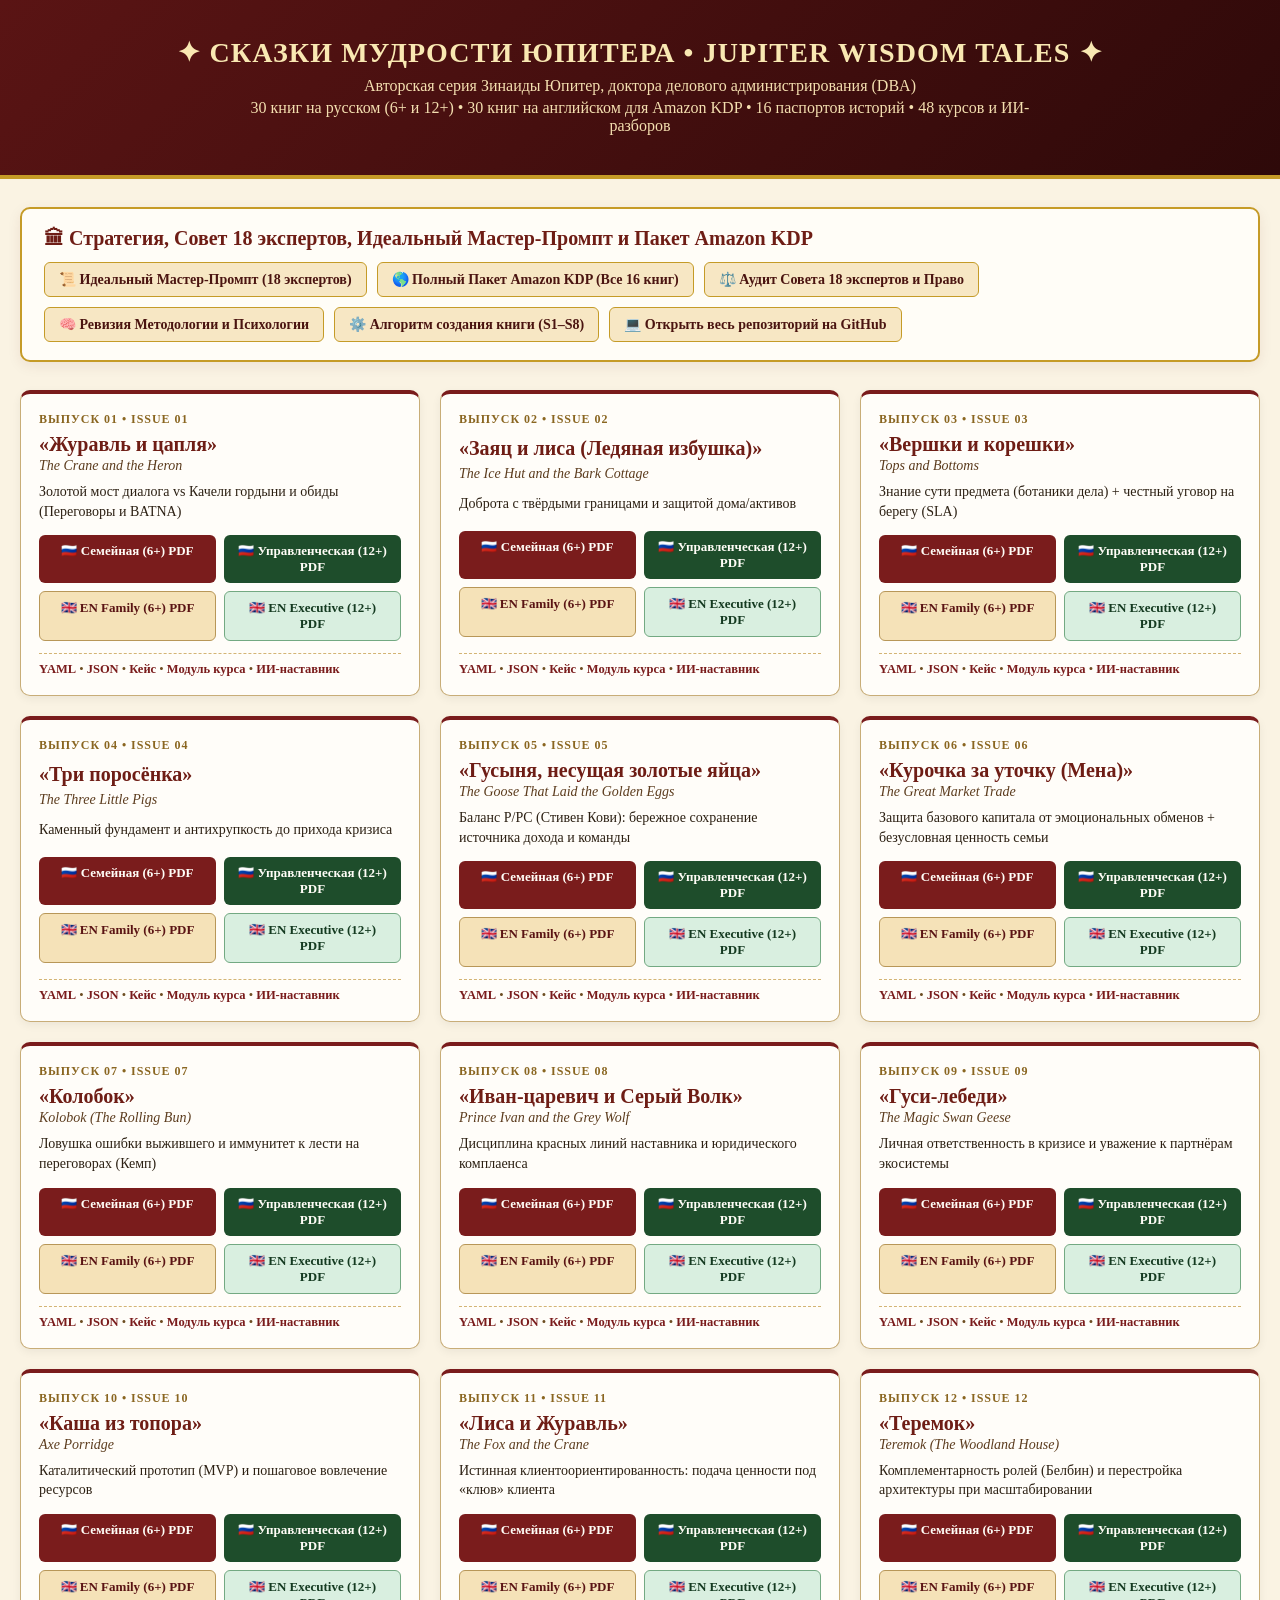
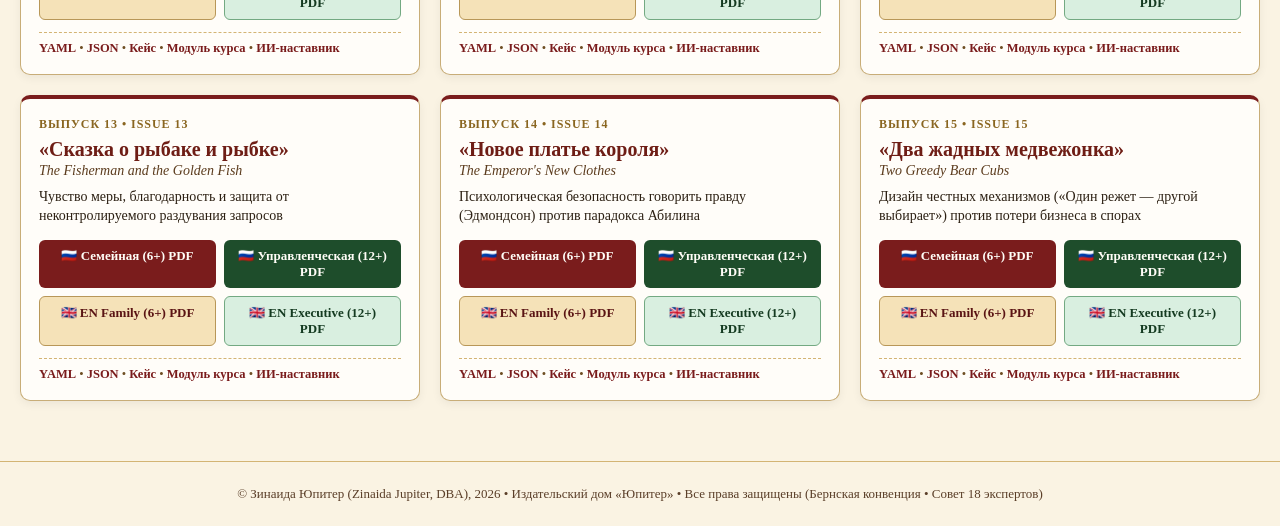
==== index.html @ c888fc07 "Публикация полного фонда «Сказки Мудрости Юпитера» (30 книг RU + 30 книг EN Amazon KDP + 16 паспорто" ====
<!DOCTYPE html>
<html lang="ru">
<head>
  <meta charset="UTF-8">
  <meta name="viewport" content="width=device-width, initial-scale=1.0">
  <title>Сказки Мудрости Юпитера — Зинаида Юпитер, DBA | Золотой Фонд (RU + EN Amazon KDP)</title>
  <style>
    body {
      margin: 0;
      font-family: 'Georgia', serif;
      background: #FAF3E3;
      color: #23170B;
    }
    header {
      background: linear-gradient(135deg, #5A1414 0%, #2E0909 100%);
      color: #F9E8B2;
      padding: 36px 20px;
      text-align: center;
      border-bottom: 4px solid #C59B27;
    }
    header h1 {
      margin: 0 0 8px 0;
      font-size: 28px;
      letter-spacing: 0.04em;
    }
    header p {
      margin: 4px auto;
      max-width: 820px;
      font-size: 16px;
      color: #F4DFB0;
    }
    .container {
      max-width: 1240px;
      margin: 0 auto;
      padding: 28px 20px 60px;
    }
    .top-docs {
      background: #FFFDF7;
      border: 2px solid #C59B27;
      border-radius: 10px;
      padding: 18px 22px;
      margin-bottom: 28px;
      box-shadow: 0 4px 14px rgba(90, 20, 20, 0.08);
    }
    .top-docs h2 {
      margin: 0 0 12px 0;
      color: #6E1D15;
      font-size: 20px;
    }
    .doc-links {
      display: flex;
      flex-wrap: wrap;
      gap: 10px;
    }
    .doc-links a {
      background: #F7E7C4;
      color: #4A1410;
      text-decoration: none;
      padding: 8px 14px;
      border-radius: 6px;
      border: 1px solid #C59B27;
      font-size: 14px;
      font-weight: bold;
    }
    .doc-links a:hover {
      background: #EED294;
    }
    .grid {
      display: grid;
      grid-template-columns: repeat(auto-fill, minmax(360px, 1fr));
      gap: 20px;
    }
    .card {
      background: #FFFDF9;
      border: 1.5px solid #C8AD78;
      border-top: 4px solid #7A1C1C;
      border-radius: 10px;
      padding: 18px;
      display: flex;
      flex-direction: column;
      justify-content: space-between;
      box-shadow: 0 3px 10px rgba(0,0,0,0.06);
    }
    .card-badge {
      font-size: 12px;
      font-weight: bold;
      color: #8A6621;
      text-transform: uppercase;
      letter-spacing: 0.08em;
    }
    .card h3 {
      margin: 6px 0 2px 0;
      font-size: 20px;
      color: #6E1D15;
    }
    .en-sub {
      font-style: italic;
      color: #5C3C1E;
      font-size: 14px;
      margin-bottom: 8px;
    }
    .desc {
      font-size: 14px;
      line-height: 1.4;
      color: #2C2013;
      margin: 0 0 14px 0;
    }
    .btn-group {
      display: grid;
      grid-template-columns: 1fr 1fr;
      gap: 8px;
      margin-bottom: 12px;
    }
    .btn {
      display: block;
      text-align: center;
      text-decoration: none;
      padding: 8px 10px;
      border-radius: 6px;
      font-size: 13px;
      font-weight: bold;
    }
    .btn-ru-fam {
      background: #7A1C1C;
      color: #FFFDF7;
    }
    .btn-ru-mgmt {
      background: #1E4D2B;
      color: #FFFDF7;
    }
    .btn-en-fam {
      background: #F5E2B8;
      color: #5A1414;
      border: 1px solid #B89758;
    }
    .btn-en-mgmt {
      background: #D9EFE0;
      color: #143A20;
      border: 1px solid #73A982;
    }
    .meta-links {
      font-size: 12.5px;
      border-top: 1px dashed #D3B474;
      padding-top: 8px;
      color: #6E4E23;
    }
    .meta-links a {
      color: #7A1C1C;
      text-decoration: none;
      font-weight: bold;
    }
    footer {
      text-align: center;
      padding: 24px;
      font-size: 13px;
      color: #5A3E28;
      border-top: 1px solid #D3B474;
    }
  </style>
</head>
<body>
  <header>
    <h1>✦ СКАЗКИ МУДРОСТИ ЮПИТЕРА • JUPITER WISDOM TALES ✦</h1>
    <p>Авторская серия Зинаиды Юпитер, доктора делового администрирования (DBA)</p>
    <p>30 книг на русском (6+ и 12+) • 30 книг на английском для Amazon KDP • 16 паспортов историй • 48 курсов и ИИ-разборов</p>
  </header>
  <div class="container">
    <div class="top-docs">
      <h2>🏛 Стратегия, Совет 18 экспертов, Идеальный Мастер-Промпт и Пакет Amazon KDP</h2>
      <div class="doc-links">
        <a href="01_%D0%A1%D1%82%D1%80%D0%B0%D1%82%D0%B5%D0%B3%D0%B8%D1%8F_%D0%90%D0%BB%D0%B3%D0%BE%D1%80%D0%B8%D1%82%D0%BC%D1%8B_%D0%B8_%D0%9A%D0%B0%D1%82%D0%B0%D0%BB%D0%BE%D0%B3/%D0%98%D0%B4%D0%B5%D0%B0%D0%BB%D1%8C%D0%BD%D1%8B%D0%B9_%D0%9C%D0%B0%D1%81%D1%82%D0%B5%D1%80_%D0%9F%D1%80%D0%BE%D0%BC%D0%BF%D1%82_%D0%A1%D0%BE%D0%B2%D0%B5%D1%82%D0%B0_18_%D0%AD%D0%BA%D1%81%D0%BF%D0%B5%D1%80%D1%82%D0%BE%D0%B2.md" target="_blank">📜 Идеальный Мастер-Промпт (18 экспертов)</a>
        <a href="03_%D0%9E%D0%B1%D1%80%D0%B0%D0%B7%D1%86%D1%8B_%D0%9A%D0%BD%D0%B8%D0%B3_EN_%D0%B8_%D0%91%D0%A0%D0%98%D0%9A%D0%A1/%D0%9F%D0%BE%D0%BB%D0%BD%D1%8B%D0%B9_%D0%9F%D0%B0%D0%BA%D0%B5%D1%82_%D0%9F%D1%83%D0%B1%D0%BB%D0%B8%D0%BA%D0%B0%D1%86%D0%B8%D0%B8_Amazon_KDP_%D0%92%D1%81%D0%B5_16_%D0%9A%D0%BD%D0%B8%D0%B3.md" target="_blank">🌎 Полный Пакет Amazon KDP (Все 16 книг)</a>
        <a href="01_%D0%A1%D1%82%D1%80%D0%B0%D1%82%D0%B5%D0%B3%D0%B8%D1%8F_%D0%90%D0%BB%D0%B3%D0%BE%D1%80%D0%B8%D1%82%D0%BC%D1%8B_%D0%B8_%D0%9A%D0%B0%D1%82%D0%B0%D0%BB%D0%BE%D0%B3/%D0%90%D1%83%D0%B4%D0%B8%D1%82_%D0%A1%D0%BE%D0%B2%D0%B5%D1%82%D0%B0_18_%D0%AD%D0%BA%D1%81%D0%BF%D0%B5%D1%80%D1%82%D0%BE%D0%B2_%D0%9C%D0%B8%D1%80%D0%BE%D0%B2%D0%BE%D0%B9_%D0%9E%D0%BF%D1%8B%D1%82_%D0%B8_%D0%9F%D1%80%D0%B0%D0%B2%D0%BE.md" target="_blank">⚖️ Аудит Совета 18 экспертов и Право</a>
        <a href="01_%D0%A1%D1%82%D1%80%D0%B0%D1%82%D0%B5%D0%B3%D0%B8%D1%8F_%D0%90%D0%BB%D0%B3%D0%BE%D1%80%D0%B8%D1%82%D0%BC%D1%8B_%D0%B8_%D0%9A%D0%B0%D1%82%D0%B0%D0%BB%D0%BE%D0%B3/%D0%9A%D1%80%D0%B8%D1%82%D0%B8%D1%87%D0%B5%D1%81%D0%BA%D0%B0%D1%8F_%D0%A0%D0%B5%D0%B2%D0%B8%D0%B7%D0%B8%D1%8F_%D0%9C%D0%B5%D1%82%D0%BE%D0%B4%D0%BE%D0%BB%D0%BE%D0%B3%D0%B8%D0%B8_%D0%B8_%D0%9F%D1%81%D0%B8%D1%85%D0%BE%D0%BB%D0%BE%D0%B3%D0%B8%D0%B8_%D0%A1%D0%B5%D1%80%D0%B8%D0%B8.md" target="_blank">🧠 Ревизия Методологии и Психологии</a>
        <a href="01_%D0%A1%D1%82%D1%80%D0%B0%D1%82%D0%B5%D0%B3%D0%B8%D1%8F_%D0%90%D0%BB%D0%B3%D0%BE%D1%80%D0%B8%D1%82%D0%BC%D1%8B_%D0%B8_%D0%9A%D0%B0%D1%82%D0%B0%D0%BB%D0%BE%D0%B3/%D0%90%D0%BB%D0%B3%D0%BE%D1%80%D0%B8%D1%82%D0%BC_%D0%A1%D0%BE%D0%B7%D0%B4%D0%B0%D0%BD%D0%B8%D1%8F_%D0%9A%D0%BD%D0%B8%D0%B3%D0%B8_%D0%A1%D0%BA%D0%B0%D0%B7%D0%BA%D0%B8_%D0%9C%D1%83%D0%B4%D1%80%D0%BE%D1%81%D1%82%D0%B8_%D0%AE%D0%BF%D0%B8%D1%82%D0%B5%D1%80%D0%B0.md" target="_blank">⚙️ Алгоритм создания книги (S1–S8)</a>
        <a href="https://github.com/jupitergroop/skazki-mudrosti-yupiter" target="_blank">💻 Открыть весь репозиторий на GitHub</a>
      </div>
    </div>
    <div class="grid">
      
        <div class="card">
          <div class="card-badge">Выпуск 01 • Issue 01</div>
          <h3>«Журавль и цапля»</h3>
          <div class="en-sub">The Crane and the Heron</div>
          <p class="desc">Золотой мост диалога vs Качели гордыни и обиды (Переговоры и BATNA)</p>
          <div class="btn-group">
            <a class="btn btn-ru-fam" href="02_%D0%9E%D0%B1%D1%80%D0%B0%D0%B7%D1%86%D1%8B_%D0%9A%D0%BD%D0%B8%D0%B3_%D0%9D%D0%B0_%D0%A0%D1%83%D1%81%D1%81%D0%BA%D0%BE%D0%BC/01_%D0%96%D1%83%D1%80%D0%B0%D0%B2%D0%BB%D1%8C_%D0%B8_%D0%A6%D0%B0%D0%BF%D0%BB%D1%8F_%D0%A1%D0%95%D0%9C%D0%95%D0%99%D0%9D%D0%90%D0%AF_%D0%94%D0%9B%D0%AF_%D0%A0%D0%9E%D0%94%D0%98%D0%A2%D0%95%D0%9B%D0%95%D0%99_%D0%98_%D0%94%D0%95%D0%A2%D0%95%D0%99.pdf" target="_blank">🇷🇺 Семейная (6+) PDF</a>
            <a class="btn btn-ru-mgmt" href="02_%D0%9E%D0%B1%D1%80%D0%B0%D0%B7%D1%86%D1%8B_%D0%9A%D0%BD%D0%B8%D0%B3_%D0%9D%D0%B0_%D0%A0%D1%83%D1%81%D1%81%D0%BA%D0%BE%D0%BC/01%D0%91_%D0%96%D1%83%D1%80%D0%B0%D0%B2%D0%BB%D1%8C_%D0%B8_%D0%A6%D0%B0%D0%BF%D0%BB%D1%8F_%D0%A3%D0%9F%D0%A0%D0%90%D0%92%D0%9B%D0%95%D0%9D%D0%A7%D0%95%D0%A1%D0%9A%D0%90%D0%AF_%D0%9F%D0%A0%D0%9E%D0%A1%D0%A2%D0%9E%D0%99_%D0%AF%D0%97%D0%AB%D0%9A.pdf" target="_blank">🇷🇺 Управленческая (12+) PDF</a>
            <a class="btn btn-en-fam" href="03_%D0%9E%D0%B1%D1%80%D0%B0%D0%B7%D1%86%D1%8B_%D0%9A%D0%BD%D0%B8%D0%B3_EN_%D0%B8_%D0%91%D0%A0%D0%98%D0%9A%D0%A1/01_EN_The_Crane_and_The_Heron_Family_Edition_6plus.pdf" target="_blank">🇬🇧 EN Family (6+) PDF</a>
            <a class="btn btn-en-mgmt" href="03_%D0%9E%D0%B1%D1%80%D0%B0%D0%B7%D1%86%D1%8B_%D0%9A%D0%BD%D0%B8%D0%B3_EN_%D0%B8_%D0%91%D0%A0%D0%98%D0%9A%D0%A1/01B_EN_The_Crane_and_The_Heron_Executive_Edition_12plus.pdf" target="_blank">🇬🇧 EN Executive (12+) PDF</a>
          </div>
          <div class="meta-links">
            <a href="04_%D0%9C%D0%BE%D0%B4%D1%83%D0%BB%D1%8C%D0%BD%D0%B0%D1%8F_%D0%B1%D0%B0%D0%B7%D0%B0_%D0%B5%D0%B4%D0%B8%D0%BD%D0%B8%D1%86_%D0%B8%D1%81%D1%82%D0%BE%D1%80%D0%B8%D0%B9/book1_zhuravl_i_caplya_story_unit.yaml" target="_blank">YAML</a> •
            <a href="04_%D0%9C%D0%BE%D0%B4%D1%83%D0%BB%D1%8C%D0%BD%D0%B0%D1%8F_%D0%B1%D0%B0%D0%B7%D0%B0_%D0%B5%D0%B4%D0%B8%D0%BD%D0%B8%D1%86_%D0%B8%D1%81%D1%82%D0%BE%D1%80%D0%B8%D0%B9/book1_zhuravl_i_caplya_story_unit.json" target="_blank">JSON</a> •
            <a href="05_%D0%98%D0%BD%D1%82%D0%B5%D1%80%D0%B0%D0%BA%D1%82%D0%B8%D0%B2%D0%BD%D1%8B%D0%B5_%D1%80%D0%B0%D0%B7%D0%B1%D0%BE%D1%80%D1%8B_%D0%B8_%D0%9A%D1%83%D1%80%D1%81%D1%8B/book1_zhuravl_i_caplya_interactive_case.md" target="_blank">Кейс</a> •
            <a href="05_%D0%98%D0%BD%D1%82%D0%B5%D1%80%D0%B0%D0%BA%D1%82%D0%B8%D0%B2%D0%BD%D1%8B%D0%B5_%D1%80%D0%B0%D0%B7%D0%B1%D0%BE%D1%80%D1%8B_%D0%B8_%D0%9A%D1%83%D1%80%D1%81%D1%8B/book1_zhuravl_i_caplya_course_module.md" target="_blank">Модуль курса</a> •
            <a href="05_%D0%98%D0%BD%D1%82%D0%B5%D1%80%D0%B0%D0%BA%D1%82%D0%B8%D0%B2%D0%BD%D1%8B%D0%B5_%D1%80%D0%B0%D0%B7%D0%B1%D0%BE%D1%80%D1%8B_%D0%B8_%D0%9A%D1%83%D1%80%D1%81%D1%8B/book1_zhuravl_i_caplya_ai_mentor_config.json" target="_blank">ИИ-наставник</a>
          </div>
        </div>
        
        <div class="card">
          <div class="card-badge">Выпуск 02 • Issue 02</div>
          <h3>«Заяц и лиса (Ледяная избушка)»</h3>
          <div class="en-sub">The Ice Hut and the Bark Cottage</div>
          <p class="desc">Доброта с твёрдыми границами и защитой дома/активов</p>
          <div class="btn-group">
            <a class="btn btn-ru-fam" href="02_%D0%9E%D0%B1%D1%80%D0%B0%D0%B7%D1%86%D1%8B_%D0%9A%D0%BD%D0%B8%D0%B3_%D0%9D%D0%B0_%D0%A0%D1%83%D1%81%D1%81%D0%BA%D0%BE%D0%BC/02_%D0%97%D0%B0%D1%8F%D1%86_%D0%B8_%D0%9B%D0%B8%D1%81%D0%B0_%D0%9B%D0%B5%D0%B4%D1%8F%D0%BD%D0%B0%D1%8F_%D0%B8%D0%B7%D0%B1%D1%83%D1%88%D0%BA%D0%B0_%D0%A1%D0%95%D0%9C%D0%95%D0%99%D0%9D%D0%90%D0%AF_%D0%94%D0%9B%D0%AF_%D0%A0%D0%9E%D0%94%D0%98%D0%A2%D0%95%D0%9B%D0%95%D0%99_%D0%98_%D0%94%D0%95%D0%A2%D0%95%D0%99.pdf" target="_blank">🇷🇺 Семейная (6+) PDF</a>
            <a class="btn btn-ru-mgmt" href="02_%D0%9E%D0%B1%D1%80%D0%B0%D0%B7%D1%86%D1%8B_%D0%9A%D0%BD%D0%B8%D0%B3_%D0%9D%D0%B0_%D0%A0%D1%83%D1%81%D1%81%D0%BA%D0%BE%D0%BC/02%D0%91_%D0%97%D0%B0%D1%8F%D1%86_%D0%B8_%D0%9B%D0%B8%D1%81%D0%B0_%D0%9B%D0%B5%D0%B4%D1%8F%D0%BD%D0%B0%D1%8F_%D0%B8%D0%B7%D0%B1%D1%83%D1%88%D0%BA%D0%B0_%D0%A3%D0%9F%D0%A0%D0%90%D0%92%D0%9B%D0%95%D0%9D%D0%A7%D0%95%D0%A1%D0%9A%D0%90%D0%AF_%D0%9F%D0%A0%D0%9E%D0%A1%D0%A2%D0%9E%D0%99_%D0%AF%D0%97%D0%AB%D0%9A.pdf" target="_blank">🇷🇺 Управленческая (12+) PDF</a>
            <a class="btn btn-en-fam" href="03_%D0%9E%D0%B1%D1%80%D0%B0%D0%B7%D1%86%D1%8B_%D0%9A%D0%BD%D0%B8%D0%B3_EN_%D0%B8_%D0%91%D0%A0%D0%98%D0%9A%D0%A1/02_EN_The_Ice_Hut_and_The_Bark_Cottage_Family_Edition_6plus.pdf" target="_blank">🇬🇧 EN Family (6+) PDF</a>
            <a class="btn btn-en-mgmt" href="03_%D0%9E%D0%B1%D1%80%D0%B0%D0%B7%D1%86%D1%8B_%D0%9A%D0%BD%D0%B8%D0%B3_EN_%D0%B8_%D0%91%D0%A0%D0%98%D0%9A%D0%A1/02B_EN_The_Ice_Hut_and_The_Bark_Cottage_Executive_Edition_12plus.pdf" target="_blank">🇬🇧 EN Executive (12+) PDF</a>
          </div>
          <div class="meta-links">
            <a href="04_%D0%9C%D0%BE%D0%B4%D1%83%D0%BB%D1%8C%D0%BD%D0%B0%D1%8F_%D0%B1%D0%B0%D0%B7%D0%B0_%D0%B5%D0%B4%D0%B8%D0%BD%D0%B8%D1%86_%D0%B8%D1%81%D1%82%D0%BE%D1%80%D0%B8%D0%B9/book2_zayac_i_lisa_ledyanaya_izbushka_story_unit.yaml" target="_blank">YAML</a> •
            <a href="04_%D0%9C%D0%BE%D0%B4%D1%83%D0%BB%D1%8C%D0%BD%D0%B0%D1%8F_%D0%B1%D0%B0%D0%B7%D0%B0_%D0%B5%D0%B4%D0%B8%D0%BD%D0%B8%D1%86_%D0%B8%D1%81%D1%82%D0%BE%D1%80%D0%B8%D0%B9/book2_zayac_i_lisa_ledyanaya_izbushka_story_unit.json" target="_blank">JSON</a> •
            <a href="05_%D0%98%D0%BD%D1%82%D0%B5%D1%80%D0%B0%D0%BA%D1%82%D0%B8%D0%B2%D0%BD%D1%8B%D0%B5_%D1%80%D0%B0%D0%B7%D0%B1%D0%BE%D1%80%D1%8B_%D0%B8_%D0%9A%D1%83%D1%80%D1%81%D1%8B/book2_zayac_i_lisa_ledyanaya_izbushka_interactive_case.md" target="_blank">Кейс</a> •
            <a href="05_%D0%98%D0%BD%D1%82%D0%B5%D1%80%D0%B0%D0%BA%D1%82%D0%B8%D0%B2%D0%BD%D1%8B%D0%B5_%D1%80%D0%B0%D0%B7%D0%B1%D0%BE%D1%80%D1%8B_%D0%B8_%D0%9A%D1%83%D1%80%D1%81%D1%8B/book2_zayac_i_lisa_ledyanaya_izbushka_course_module.md" target="_blank">Модуль курса</a> •
            <a href="05_%D0%98%D0%BD%D1%82%D0%B5%D1%80%D0%B0%D0%BA%D1%82%D0%B8%D0%B2%D0%BD%D1%8B%D0%B5_%D1%80%D0%B0%D0%B7%D0%B1%D0%BE%D1%80%D1%8B_%D0%B8_%D0%9A%D1%83%D1%80%D1%81%D1%8B/book2_zayac_i_lisa_ledyanaya_izbushka_ai_mentor_config.json" target="_blank">ИИ-наставник</a>
          </div>
        </div>
        
        <div class="card">
          <div class="card-badge">Выпуск 03 • Issue 03</div>
          <h3>«Вершки и корешки»</h3>
          <div class="en-sub">Tops and Bottoms</div>
          <p class="desc">Знание сути предмета (ботаники дела) + честный уговор на берегу (SLA)</p>
          <div class="btn-group">
            <a class="btn btn-ru-fam" href="02_%D0%9E%D0%B1%D1%80%D0%B0%D0%B7%D1%86%D1%8B_%D0%9A%D0%BD%D0%B8%D0%B3_%D0%9D%D0%B0_%D0%A0%D1%83%D1%81%D1%81%D0%BA%D0%BE%D0%BC/03_%D0%92%D0%B5%D1%80%D1%88%D0%BA%D0%B8_%D0%B8_%D0%9A%D0%BE%D1%80%D0%B5%D1%88%D0%BA%D0%B8_%D0%A1%D0%95%D0%9C%D0%95%D0%99%D0%9D%D0%90%D0%AF_%D0%94%D0%9B%D0%AF_%D0%A0%D0%9E%D0%94%D0%98%D0%A2%D0%95%D0%9B%D0%95%D0%99_%D0%98_%D0%94%D0%95%D0%A2%D0%95%D0%99.pdf" target="_blank">🇷🇺 Семейная (6+) PDF</a>
            <a class="btn btn-ru-mgmt" href="02_%D0%9E%D0%B1%D1%80%D0%B0%D0%B7%D1%86%D1%8B_%D0%9A%D0%BD%D0%B8%D0%B3_%D0%9D%D0%B0_%D0%A0%D1%83%D1%81%D1%81%D0%BA%D0%BE%D0%BC/03%D0%91_%D0%92%D0%B5%D1%80%D1%88%D0%BA%D0%B8_%D0%B8_%D0%9A%D0%BE%D1%80%D0%B5%D1%88%D0%BA%D0%B8_%D0%A3%D0%9F%D0%A0%D0%90%D0%92%D0%9B%D0%95%D0%9D%D0%A7%D0%95%D0%A1%D0%9A%D0%90%D0%AF_%D0%9F%D0%A0%D0%9E%D0%A1%D0%A2%D0%9E%D0%99_%D0%AF%D0%97%D0%AB%D0%9A.pdf" target="_blank">🇷🇺 Управленческая (12+) PDF</a>
            <a class="btn btn-en-fam" href="03_%D0%9E%D0%B1%D1%80%D0%B0%D0%B7%D1%86%D1%8B_%D0%9A%D0%BD%D0%B8%D0%B3_EN_%D0%B8_%D0%91%D0%A0%D0%98%D0%9A%D0%A1/03_EN_Tops_and_Bottoms_Family_Edition_6plus.pdf" target="_blank">🇬🇧 EN Family (6+) PDF</a>
            <a class="btn btn-en-mgmt" href="03_%D0%9E%D0%B1%D1%80%D0%B0%D0%B7%D1%86%D1%8B_%D0%9A%D0%BD%D0%B8%D0%B3_EN_%D0%B8_%D0%91%D0%A0%D0%98%D0%9A%D0%A1/03B_EN_Tops_and_Bottoms_Executive_Edition_12plus.pdf" target="_blank">🇬🇧 EN Executive (12+) PDF</a>
          </div>
          <div class="meta-links">
            <a href="04_%D0%9C%D0%BE%D0%B4%D1%83%D0%BB%D1%8C%D0%BD%D0%B0%D1%8F_%D0%B1%D0%B0%D0%B7%D0%B0_%D0%B5%D0%B4%D0%B8%D0%BD%D0%B8%D1%86_%D0%B8%D1%81%D1%82%D0%BE%D1%80%D0%B8%D0%B9/book3_vershki_i_koreshki_story_unit.yaml" target="_blank">YAML</a> •
            <a href="04_%D0%9C%D0%BE%D0%B4%D1%83%D0%BB%D1%8C%D0%BD%D0%B0%D1%8F_%D0%B1%D0%B0%D0%B7%D0%B0_%D0%B5%D0%B4%D0%B8%D0%BD%D0%B8%D1%86_%D0%B8%D1%81%D1%82%D0%BE%D1%80%D0%B8%D0%B9/book3_vershki_i_koreshki_story_unit.json" target="_blank">JSON</a> •
            <a href="05_%D0%98%D0%BD%D1%82%D0%B5%D1%80%D0%B0%D0%BA%D1%82%D0%B8%D0%B2%D0%BD%D1%8B%D0%B5_%D1%80%D0%B0%D0%B7%D0%B1%D0%BE%D1%80%D1%8B_%D0%B8_%D0%9A%D1%83%D1%80%D1%81%D1%8B/book3_vershki_i_koreshki_interactive_case.md" target="_blank">Кейс</a> •
            <a href="05_%D0%98%D0%BD%D1%82%D0%B5%D1%80%D0%B0%D0%BA%D1%82%D0%B8%D0%B2%D0%BD%D1%8B%D0%B5_%D1%80%D0%B0%D0%B7%D0%B1%D0%BE%D1%80%D1%8B_%D0%B8_%D0%9A%D1%83%D1%80%D1%81%D1%8B/book3_vershki_i_koreshki_course_module.md" target="_blank">Модуль курса</a> •
            <a href="05_%D0%98%D0%BD%D1%82%D0%B5%D1%80%D0%B0%D0%BA%D1%82%D0%B8%D0%B2%D0%BD%D1%8B%D0%B5_%D1%80%D0%B0%D0%B7%D0%B1%D0%BE%D1%80%D1%8B_%D0%B8_%D0%9A%D1%83%D1%80%D1%81%D1%8B/book3_vershki_i_koreshki_ai_mentor_config.json" target="_blank">ИИ-наставник</a>
          </div>
        </div>
        
        <div class="card">
          <div class="card-badge">Выпуск 04 • Issue 04</div>
          <h3>«Три поросёнка»</h3>
          <div class="en-sub">The Three Little Pigs</div>
          <p class="desc">Каменный фундамент и антихрупкость до прихода кризиса</p>
          <div class="btn-group">
            <a class="btn btn-ru-fam" href="02_%D0%9E%D0%B1%D1%80%D0%B0%D0%B7%D1%86%D1%8B_%D0%9A%D0%BD%D0%B8%D0%B3_%D0%9D%D0%B0_%D0%A0%D1%83%D1%81%D1%81%D0%BA%D0%BE%D0%BC/04_%D0%A2%D1%80%D0%B8_%D0%BF%D0%BE%D1%80%D0%BE%D1%81%D1%91%D0%BD%D0%BA%D0%B0_%D0%A1%D0%95%D0%9C%D0%95%D0%99%D0%9D%D0%90%D0%AF_%D0%94%D0%9B%D0%AF_%D0%A0%D0%9E%D0%94%D0%98%D0%A2%D0%95%D0%9B%D0%95%D0%99_%D0%98_%D0%94%D0%95%D0%A2%D0%95%D0%99.pdf" target="_blank">🇷🇺 Семейная (6+) PDF</a>
            <a class="btn btn-ru-mgmt" href="02_%D0%9E%D0%B1%D1%80%D0%B0%D0%B7%D1%86%D1%8B_%D0%9A%D0%BD%D0%B8%D0%B3_%D0%9D%D0%B0_%D0%A0%D1%83%D1%81%D1%81%D0%BA%D0%BE%D0%BC/04%D0%91_%D0%A2%D1%80%D0%B8_%D0%BF%D0%BE%D1%80%D0%BE%D1%81%D1%91%D0%BD%D0%BA%D0%B0_%D0%A3%D0%9F%D0%A0%D0%90%D0%92%D0%9B%D0%95%D0%9D%D0%A7%D0%95%D0%A1%D0%9A%D0%90%D0%AF_%D0%9F%D0%A0%D0%9E%D0%A1%D0%A2%D0%9E%D0%99_%D0%AF%D0%97%D0%AB%D0%9A.pdf" target="_blank">🇷🇺 Управленческая (12+) PDF</a>
            <a class="btn btn-en-fam" href="03_%D0%9E%D0%B1%D1%80%D0%B0%D0%B7%D1%86%D1%8B_%D0%9A%D0%BD%D0%B8%D0%B3_EN_%D0%B8_%D0%91%D0%A0%D0%98%D0%9A%D0%A1/04_EN_The_Three_Little_Pigs_Family_Edition_6plus.pdf" target="_blank">🇬🇧 EN Family (6+) PDF</a>
            <a class="btn btn-en-mgmt" href="03_%D0%9E%D0%B1%D1%80%D0%B0%D0%B7%D1%86%D1%8B_%D0%9A%D0%BD%D0%B8%D0%B3_EN_%D0%B8_%D0%91%D0%A0%D0%98%D0%9A%D0%A1/04B_EN_The_Three_Little_Pigs_Executive_Edition_12plus.pdf" target="_blank">🇬🇧 EN Executive (12+) PDF</a>
          </div>
          <div class="meta-links">
            <a href="04_%D0%9C%D0%BE%D0%B4%D1%83%D0%BB%D1%8C%D0%BD%D0%B0%D1%8F_%D0%B1%D0%B0%D0%B7%D0%B0_%D0%B5%D0%B4%D0%B8%D0%BD%D0%B8%D1%86_%D0%B8%D1%81%D1%82%D0%BE%D1%80%D0%B8%D0%B9/book4_tri_porosenka_story_unit.yaml" target="_blank">YAML</a> •
            <a href="04_%D0%9C%D0%BE%D0%B4%D1%83%D0%BB%D1%8C%D0%BD%D0%B0%D1%8F_%D0%B1%D0%B0%D0%B7%D0%B0_%D0%B5%D0%B4%D0%B8%D0%BD%D0%B8%D1%86_%D0%B8%D1%81%D1%82%D0%BE%D1%80%D0%B8%D0%B9/book4_tri_porosenka_story_unit.json" target="_blank">JSON</a> •
            <a href="05_%D0%98%D0%BD%D1%82%D0%B5%D1%80%D0%B0%D0%BA%D1%82%D0%B8%D0%B2%D0%BD%D1%8B%D0%B5_%D1%80%D0%B0%D0%B7%D0%B1%D0%BE%D1%80%D1%8B_%D0%B8_%D0%9A%D1%83%D1%80%D1%81%D1%8B/book4_tri_porosenka_interactive_case.md" target="_blank">Кейс</a> •
            <a href="05_%D0%98%D0%BD%D1%82%D0%B5%D1%80%D0%B0%D0%BA%D1%82%D0%B8%D0%B2%D0%BD%D1%8B%D0%B5_%D1%80%D0%B0%D0%B7%D0%B1%D0%BE%D1%80%D1%8B_%D0%B8_%D0%9A%D1%83%D1%80%D1%81%D1%8B/book4_tri_porosenka_course_module.md" target="_blank">Модуль курса</a> •
            <a href="05_%D0%98%D0%BD%D1%82%D0%B5%D1%80%D0%B0%D0%BA%D1%82%D0%B8%D0%B2%D0%BD%D1%8B%D0%B5_%D1%80%D0%B0%D0%B7%D0%B1%D0%BE%D1%80%D1%8B_%D0%B8_%D0%9A%D1%83%D1%80%D1%81%D1%8B/book4_tri_porosenka_ai_mentor_config.json" target="_blank">ИИ-наставник</a>
          </div>
        </div>
        
        <div class="card">
          <div class="card-badge">Выпуск 05 • Issue 05</div>
          <h3>«Гусыня, несущая золотые яйца»</h3>
          <div class="en-sub">The Goose That Laid the Golden Eggs</div>
          <p class="desc">Баланс P/PC (Стивен Кови): бережное сохранение источника дохода и команды</p>
          <div class="btn-group">
            <a class="btn btn-ru-fam" href="02_%D0%9E%D0%B1%D1%80%D0%B0%D0%B7%D1%86%D1%8B_%D0%9A%D0%BD%D0%B8%D0%B3_%D0%9D%D0%B0_%D0%A0%D1%83%D1%81%D1%81%D0%BA%D0%BE%D0%BC/05_%D0%93%D1%83%D1%81%D1%8B%D0%BD%D1%8F_%D0%BD%D0%B5%D1%81%D1%83%D1%89%D0%B0%D1%8F_%D0%B7%D0%BE%D0%BB%D0%BE%D1%82%D1%8B%D0%B5_%D1%8F%D0%B9%D1%86%D0%B0_%D0%A1%D0%95%D0%9C%D0%95%D0%99%D0%9D%D0%90%D0%AF_%D0%94%D0%9B%D0%AF_%D0%A0%D0%9E%D0%94%D0%98%D0%A2%D0%95%D0%9B%D0%95%D0%99_%D0%98_%D0%94%D0%95%D0%A2%D0%95%D0%99.pdf" target="_blank">🇷🇺 Семейная (6+) PDF</a>
            <a class="btn btn-ru-mgmt" href="02_%D0%9E%D0%B1%D1%80%D0%B0%D0%B7%D1%86%D1%8B_%D0%9A%D0%BD%D0%B8%D0%B3_%D0%9D%D0%B0_%D0%A0%D1%83%D1%81%D1%81%D0%BA%D0%BE%D0%BC/05%D0%91_%D0%93%D1%83%D1%81%D1%8B%D0%BD%D1%8F_%D0%BD%D0%B5%D1%81%D1%83%D1%89%D0%B0%D1%8F_%D0%B7%D0%BE%D0%BB%D0%BE%D1%82%D1%8B%D0%B5_%D1%8F%D0%B9%D1%86%D0%B0_%D0%A3%D0%9F%D0%A0%D0%90%D0%92%D0%9B%D0%95%D0%9D%D0%A7%D0%95%D0%A1%D0%9A%D0%90%D0%AF_%D0%9F%D0%A0%D0%9E%D0%A1%D0%A2%D0%9E%D0%99_%D0%AF%D0%97%D0%AB%D0%9A.pdf" target="_blank">🇷🇺 Управленческая (12+) PDF</a>
            <a class="btn btn-en-fam" href="03_%D0%9E%D0%B1%D1%80%D0%B0%D0%B7%D1%86%D1%8B_%D0%9A%D0%BD%D0%B8%D0%B3_EN_%D0%B8_%D0%91%D0%A0%D0%98%D0%9A%D0%A1/05_EN_The_Goose_That_Laid_The_Golden_Eggs_Family_Edition_6plus.pdf" target="_blank">🇬🇧 EN Family (6+) PDF</a>
            <a class="btn btn-en-mgmt" href="03_%D0%9E%D0%B1%D1%80%D0%B0%D0%B7%D1%86%D1%8B_%D0%9A%D0%BD%D0%B8%D0%B3_EN_%D0%B8_%D0%91%D0%A0%D0%98%D0%9A%D0%A1/05B_EN_The_Goose_That_Laid_The_Golden_Eggs_Executive_Edition_12plus.pdf" target="_blank">🇬🇧 EN Executive (12+) PDF</a>
          </div>
          <div class="meta-links">
            <a href="04_%D0%9C%D0%BE%D0%B4%D1%83%D0%BB%D1%8C%D0%BD%D0%B0%D1%8F_%D0%B1%D0%B0%D0%B7%D0%B0_%D0%B5%D0%B4%D0%B8%D0%BD%D0%B8%D1%86_%D0%B8%D1%81%D1%82%D0%BE%D1%80%D0%B8%D0%B9/book5_gusynya_zolotye_yayca_story_unit.yaml" target="_blank">YAML</a> •
            <a href="04_%D0%9C%D0%BE%D0%B4%D1%83%D0%BB%D1%8C%D0%BD%D0%B0%D1%8F_%D0%B1%D0%B0%D0%B7%D0%B0_%D0%B5%D0%B4%D0%B8%D0%BD%D0%B8%D1%86_%D0%B8%D1%81%D1%82%D0%BE%D1%80%D0%B8%D0%B9/book5_gusynya_zolotye_yayca_story_unit.json" target="_blank">JSON</a> •
            <a href="05_%D0%98%D0%BD%D1%82%D0%B5%D1%80%D0%B0%D0%BA%D1%82%D0%B8%D0%B2%D0%BD%D1%8B%D0%B5_%D1%80%D0%B0%D0%B7%D0%B1%D0%BE%D1%80%D1%8B_%D0%B8_%D0%9A%D1%83%D1%80%D1%81%D1%8B/book5_gusynya_zolotye_yayca_interactive_case.md" target="_blank">Кейс</a> •
            <a href="05_%D0%98%D0%BD%D1%82%D0%B5%D1%80%D0%B0%D0%BA%D1%82%D0%B8%D0%B2%D0%BD%D1%8B%D0%B5_%D1%80%D0%B0%D0%B7%D0%B1%D0%BE%D1%80%D1%8B_%D0%B8_%D0%9A%D1%83%D1%80%D1%81%D1%8B/book5_gusynya_zolotye_yayca_course_module.md" target="_blank">Модуль курса</a> •
            <a href="05_%D0%98%D0%BD%D1%82%D0%B5%D1%80%D0%B0%D0%BA%D1%82%D0%B8%D0%B2%D0%BD%D1%8B%D0%B5_%D1%80%D0%B0%D0%B7%D0%B1%D0%BE%D1%80%D1%8B_%D0%B8_%D0%9A%D1%83%D1%80%D1%81%D1%8B/book5_gusynya_zolotye_yayca_ai_mentor_config.json" target="_blank">ИИ-наставник</a>
          </div>
        </div>
        
        <div class="card">
          <div class="card-badge">Выпуск 06 • Issue 06</div>
          <h3>«Курочка за уточку (Мена)»</h3>
          <div class="en-sub">The Great Market Trade</div>
          <p class="desc">Защита базового капитала от эмоциональных обменов + безусловная ценность семьи</p>
          <div class="btn-group">
            <a class="btn btn-ru-fam" href="02_%D0%9E%D0%B1%D1%80%D0%B0%D0%B7%D1%86%D1%8B_%D0%9A%D0%BD%D0%B8%D0%B3_%D0%9D%D0%B0_%D0%A0%D1%83%D1%81%D1%81%D0%BA%D0%BE%D0%BC/06_%D0%9A%D1%83%D1%80%D0%BE%D1%87%D0%BA%D0%B0_%D0%B7%D0%B0_%D1%83%D1%82%D0%BE%D1%87%D0%BA%D1%83_%D0%9C%D0%B5%D0%BD%D0%B0_%D0%A1%D0%95%D0%9C%D0%95%D0%99%D0%9D%D0%90%D0%AF_%D0%94%D0%9B%D0%AF_%D0%A0%D0%9E%D0%94%D0%98%D0%A2%D0%95%D0%9B%D0%95%D0%99_%D0%98_%D0%94%D0%95%D0%A2%D0%95%D0%99.pdf" target="_blank">🇷🇺 Семейная (6+) PDF</a>
            <a class="btn btn-ru-mgmt" href="02_%D0%9E%D0%B1%D1%80%D0%B0%D0%B7%D1%86%D1%8B_%D0%9A%D0%BD%D0%B8%D0%B3_%D0%9D%D0%B0_%D0%A0%D1%83%D1%81%D1%81%D0%BA%D0%BE%D0%BC/06%D0%91_%D0%9A%D1%83%D1%80%D0%BE%D1%87%D0%BA%D0%B0_%D0%B7%D0%B0_%D1%83%D1%82%D0%BE%D1%87%D0%BA%D1%83_%D0%9C%D0%B5%D0%BD%D0%B0_%D0%A3%D0%9F%D0%A0%D0%90%D0%92%D0%9B%D0%95%D0%9D%D0%A7%D0%95%D0%A1%D0%9A%D0%90%D0%AF_%D0%9F%D0%A0%D0%9E%D0%A1%D0%A2%D0%9E%D0%99_%D0%AF%D0%97%D0%AB%D0%9A.pdf" target="_blank">🇷🇺 Управленческая (12+) PDF</a>
            <a class="btn btn-en-fam" href="03_%D0%9E%D0%B1%D1%80%D0%B0%D0%B7%D1%86%D1%8B_%D0%9A%D0%BD%D0%B8%D0%B3_EN_%D0%B8_%D0%91%D0%A0%D0%98%D0%9A%D0%A1/06_EN_The_Great_Market_Trade_Family_Edition_6plus.pdf" target="_blank">🇬🇧 EN Family (6+) PDF</a>
            <a class="btn btn-en-mgmt" href="03_%D0%9E%D0%B1%D1%80%D0%B0%D0%B7%D1%86%D1%8B_%D0%9A%D0%BD%D0%B8%D0%B3_EN_%D0%B8_%D0%91%D0%A0%D0%98%D0%9A%D0%A1/06B_EN_The_Great_Market_Trade_Executive_Edition_12plus.pdf" target="_blank">🇬🇧 EN Executive (12+) PDF</a>
          </div>
          <div class="meta-links">
            <a href="04_%D0%9C%D0%BE%D0%B4%D1%83%D0%BB%D1%8C%D0%BD%D0%B0%D1%8F_%D0%B1%D0%B0%D0%B7%D0%B0_%D0%B5%D0%B4%D0%B8%D0%BD%D0%B8%D1%86_%D0%B8%D1%81%D1%82%D0%BE%D1%80%D0%B8%D0%B9/book6_kurochka_za_utochku_mena_story_unit.yaml" target="_blank">YAML</a> •
            <a href="04_%D0%9C%D0%BE%D0%B4%D1%83%D0%BB%D1%8C%D0%BD%D0%B0%D1%8F_%D0%B1%D0%B0%D0%B7%D0%B0_%D0%B5%D0%B4%D0%B8%D0%BD%D0%B8%D1%86_%D0%B8%D1%81%D1%82%D0%BE%D1%80%D0%B8%D0%B9/book6_kurochka_za_utochku_mena_story_unit.json" target="_blank">JSON</a> •
            <a href="05_%D0%98%D0%BD%D1%82%D0%B5%D1%80%D0%B0%D0%BA%D1%82%D0%B8%D0%B2%D0%BD%D1%8B%D0%B5_%D1%80%D0%B0%D0%B7%D0%B1%D0%BE%D1%80%D1%8B_%D0%B8_%D0%9A%D1%83%D1%80%D1%81%D1%8B/book6_kurochka_za_utochku_mena_interactive_case.md" target="_blank">Кейс</a> •
            <a href="05_%D0%98%D0%BD%D1%82%D0%B5%D1%80%D0%B0%D0%BA%D1%82%D0%B8%D0%B2%D0%BD%D1%8B%D0%B5_%D1%80%D0%B0%D0%B7%D0%B1%D0%BE%D1%80%D1%8B_%D0%B8_%D0%9A%D1%83%D1%80%D1%81%D1%8B/book6_kurochka_za_utochku_mena_course_module.md" target="_blank">Модуль курса</a> •
            <a href="05_%D0%98%D0%BD%D1%82%D0%B5%D1%80%D0%B0%D0%BA%D1%82%D0%B8%D0%B2%D0%BD%D1%8B%D0%B5_%D1%80%D0%B0%D0%B7%D0%B1%D0%BE%D1%80%D1%8B_%D0%B8_%D0%9A%D1%83%D1%80%D1%81%D1%8B/book6_kurochka_za_utochku_mena_ai_mentor_config.json" target="_blank">ИИ-наставник</a>
          </div>
        </div>
        
        <div class="card">
          <div class="card-badge">Выпуск 07 • Issue 07</div>
          <h3>«Колобок»</h3>
          <div class="en-sub">Kolobok (The Rolling Bun)</div>
          <p class="desc">Ловушка ошибки выжившего и иммунитет к лести на переговорах (Кемп)</p>
          <div class="btn-group">
            <a class="btn btn-ru-fam" href="02_%D0%9E%D0%B1%D1%80%D0%B0%D0%B7%D1%86%D1%8B_%D0%9A%D0%BD%D0%B8%D0%B3_%D0%9D%D0%B0_%D0%A0%D1%83%D1%81%D1%81%D0%BA%D0%BE%D0%BC/07_%D0%9A%D0%BE%D0%BB%D0%BE%D0%B1%D0%BE%D0%BA_%D0%A1%D0%95%D0%9C%D0%95%D0%99%D0%9D%D0%90%D0%AF_%D0%94%D0%9B%D0%AF_%D0%A0%D0%9E%D0%94%D0%98%D0%A2%D0%95%D0%9B%D0%95%D0%99_%D0%98_%D0%94%D0%95%D0%A2%D0%95%D0%99.pdf" target="_blank">🇷🇺 Семейная (6+) PDF</a>
            <a class="btn btn-ru-mgmt" href="02_%D0%9E%D0%B1%D1%80%D0%B0%D0%B7%D1%86%D1%8B_%D0%9A%D0%BD%D0%B8%D0%B3_%D0%9D%D0%B0_%D0%A0%D1%83%D1%81%D1%81%D0%BA%D0%BE%D0%BC/07%D0%91_%D0%9A%D0%BE%D0%BB%D0%BE%D0%B1%D0%BE%D0%BA_%D0%A3%D0%9F%D0%A0%D0%90%D0%92%D0%9B%D0%95%D0%9D%D0%A7%D0%95%D0%A1%D0%9A%D0%90%D0%AF_%D0%9F%D0%A0%D0%9E%D0%A1%D0%A2%D0%9E%D0%99_%D0%AF%D0%97%D0%AB%D0%9A.pdf" target="_blank">🇷🇺 Управленческая (12+) PDF</a>
            <a class="btn btn-en-fam" href="03_%D0%9E%D0%B1%D1%80%D0%B0%D0%B7%D1%86%D1%8B_%D0%9A%D0%BD%D0%B8%D0%B3_EN_%D0%B8_%D0%91%D0%A0%D0%98%D0%9A%D0%A1/07_EN_Kolobok_The_Rolling_Bun_Family_Edition_6plus.pdf" target="_blank">🇬🇧 EN Family (6+) PDF</a>
            <a class="btn btn-en-mgmt" href="03_%D0%9E%D0%B1%D1%80%D0%B0%D0%B7%D1%86%D1%8B_%D0%9A%D0%BD%D0%B8%D0%B3_EN_%D0%B8_%D0%91%D0%A0%D0%98%D0%9A%D0%A1/07B_EN_Kolobok_The_Rolling_Bun_Executive_Edition_12plus.pdf" target="_blank">🇬🇧 EN Executive (12+) PDF</a>
          </div>
          <div class="meta-links">
            <a href="04_%D0%9C%D0%BE%D0%B4%D1%83%D0%BB%D1%8C%D0%BD%D0%B0%D1%8F_%D0%B1%D0%B0%D0%B7%D0%B0_%D0%B5%D0%B4%D0%B8%D0%BD%D0%B8%D1%86_%D0%B8%D1%81%D1%82%D0%BE%D1%80%D0%B8%D0%B9/book7_kolobok_story_unit.yaml" target="_blank">YAML</a> •
            <a href="04_%D0%9C%D0%BE%D0%B4%D1%83%D0%BB%D1%8C%D0%BD%D0%B0%D1%8F_%D0%B1%D0%B0%D0%B7%D0%B0_%D0%B5%D0%B4%D0%B8%D0%BD%D0%B8%D1%86_%D0%B8%D1%81%D1%82%D0%BE%D1%80%D0%B8%D0%B9/book7_kolobok_story_unit.json" target="_blank">JSON</a> •
            <a href="05_%D0%98%D0%BD%D1%82%D0%B5%D1%80%D0%B0%D0%BA%D1%82%D0%B8%D0%B2%D0%BD%D1%8B%D0%B5_%D1%80%D0%B0%D0%B7%D0%B1%D0%BE%D1%80%D1%8B_%D0%B8_%D0%9A%D1%83%D1%80%D1%81%D1%8B/book7_kolobok_interactive_case.md" target="_blank">Кейс</a> •
            <a href="05_%D0%98%D0%BD%D1%82%D0%B5%D1%80%D0%B0%D0%BA%D1%82%D0%B8%D0%B2%D0%BD%D1%8B%D0%B5_%D1%80%D0%B0%D0%B7%D0%B1%D0%BE%D1%80%D1%8B_%D0%B8_%D0%9A%D1%83%D1%80%D1%81%D1%8B/book7_kolobok_course_module.md" target="_blank">Модуль курса</a> •
            <a href="05_%D0%98%D0%BD%D1%82%D0%B5%D1%80%D0%B0%D0%BA%D1%82%D0%B8%D0%B2%D0%BD%D1%8B%D0%B5_%D1%80%D0%B0%D0%B7%D0%B1%D0%BE%D1%80%D1%8B_%D0%B8_%D0%9A%D1%83%D1%80%D1%81%D1%8B/book7_kolobok_ai_mentor_config.json" target="_blank">ИИ-наставник</a>
          </div>
        </div>
        
        <div class="card">
          <div class="card-badge">Выпуск 08 • Issue 08</div>
          <h3>«Иван-царевич и Серый Волк»</h3>
          <div class="en-sub">Prince Ivan and the Grey Wolf</div>
          <p class="desc">Дисциплина красных линий наставника и юридического комплаенса</p>
          <div class="btn-group">
            <a class="btn btn-ru-fam" href="02_%D0%9E%D0%B1%D1%80%D0%B0%D0%B7%D1%86%D1%8B_%D0%9A%D0%BD%D0%B8%D0%B3_%D0%9D%D0%B0_%D0%A0%D1%83%D1%81%D1%81%D0%BA%D0%BE%D0%BC/08_%D0%98%D0%B2%D0%B0%D0%BD_%D1%86%D0%B0%D1%80%D0%B5%D0%B2%D0%B8%D1%87_%D0%B8_%D0%A1%D0%B5%D1%80%D1%8B%D0%B9_%D0%92%D0%BE%D0%BB%D0%BA_%D0%A1%D0%95%D0%9C%D0%95%D0%99%D0%9D%D0%90%D0%AF_%D0%94%D0%9B%D0%AF_%D0%A0%D0%9E%D0%94%D0%98%D0%A2%D0%95%D0%9B%D0%95%D0%99_%D0%98_%D0%94%D0%95%D0%A2%D0%95%D0%99.pdf" target="_blank">🇷🇺 Семейная (6+) PDF</a>
            <a class="btn btn-ru-mgmt" href="02_%D0%9E%D0%B1%D1%80%D0%B0%D0%B7%D1%86%D1%8B_%D0%9A%D0%BD%D0%B8%D0%B3_%D0%9D%D0%B0_%D0%A0%D1%83%D1%81%D1%81%D0%BA%D0%BE%D0%BC/08%D0%91_%D0%98%D0%B2%D0%B0%D0%BD_%D1%86%D0%B0%D1%80%D0%B5%D0%B2%D0%B8%D1%87_%D0%B8_%D0%A1%D0%B5%D1%80%D1%8B%D0%B9_%D0%92%D0%BE%D0%BB%D0%BA_%D0%A3%D0%9F%D0%A0%D0%90%D0%92%D0%9B%D0%95%D0%9D%D0%A7%D0%95%D0%A1%D0%9A%D0%90%D0%AF_%D0%9F%D0%A0%D0%9E%D0%A1%D0%A2%D0%9E%D0%99_%D0%AF%D0%97%D0%AB%D0%9A.pdf" target="_blank">🇷🇺 Управленческая (12+) PDF</a>
            <a class="btn btn-en-fam" href="03_%D0%9E%D0%B1%D1%80%D0%B0%D0%B7%D1%86%D1%8B_%D0%9A%D0%BD%D0%B8%D0%B3_EN_%D0%B8_%D0%91%D0%A0%D0%98%D0%9A%D0%A1/08_EN_Prince_Ivan_and_The_Grey_Wolf_Family_Edition_6plus.pdf" target="_blank">🇬🇧 EN Family (6+) PDF</a>
            <a class="btn btn-en-mgmt" href="03_%D0%9E%D0%B1%D1%80%D0%B0%D0%B7%D1%86%D1%8B_%D0%9A%D0%BD%D0%B8%D0%B3_EN_%D0%B8_%D0%91%D0%A0%D0%98%D0%9A%D0%A1/08B_EN_Prince_Ivan_and_The_Grey_Wolf_Executive_Edition_12plus.pdf" target="_blank">🇬🇧 EN Executive (12+) PDF</a>
          </div>
          <div class="meta-links">
            <a href="04_%D0%9C%D0%BE%D0%B4%D1%83%D0%BB%D1%8C%D0%BD%D0%B0%D1%8F_%D0%B1%D0%B0%D0%B7%D0%B0_%D0%B5%D0%B4%D0%B8%D0%BD%D0%B8%D1%86_%D0%B8%D1%81%D1%82%D0%BE%D1%80%D0%B8%D0%B9/book8_ivan_carevich_i_seryy_volk_story_unit.yaml" target="_blank">YAML</a> •
            <a href="04_%D0%9C%D0%BE%D0%B4%D1%83%D0%BB%D1%8C%D0%BD%D0%B0%D1%8F_%D0%B1%D0%B0%D0%B7%D0%B0_%D0%B5%D0%B4%D0%B8%D0%BD%D0%B8%D1%86_%D0%B8%D1%81%D1%82%D0%BE%D1%80%D0%B8%D0%B9/book8_ivan_carevich_i_seryy_volk_story_unit.json" target="_blank">JSON</a> •
            <a href="05_%D0%98%D0%BD%D1%82%D0%B5%D1%80%D0%B0%D0%BA%D1%82%D0%B8%D0%B2%D0%BD%D1%8B%D0%B5_%D1%80%D0%B0%D0%B7%D0%B1%D0%BE%D1%80%D1%8B_%D0%B8_%D0%9A%D1%83%D1%80%D1%81%D1%8B/book8_ivan_carevich_i_seryy_volk_interactive_case.md" target="_blank">Кейс</a> •
            <a href="05_%D0%98%D0%BD%D1%82%D0%B5%D1%80%D0%B0%D0%BA%D1%82%D0%B8%D0%B2%D0%BD%D1%8B%D0%B5_%D1%80%D0%B0%D0%B7%D0%B1%D0%BE%D1%80%D1%8B_%D0%B8_%D0%9A%D1%83%D1%80%D1%81%D1%8B/book8_ivan_carevich_i_seryy_volk_course_module.md" target="_blank">Модуль курса</a> •
            <a href="05_%D0%98%D0%BD%D1%82%D0%B5%D1%80%D0%B0%D0%BA%D1%82%D0%B8%D0%B2%D0%BD%D1%8B%D0%B5_%D1%80%D0%B0%D0%B7%D0%B1%D0%BE%D1%80%D1%8B_%D0%B8_%D0%9A%D1%83%D1%80%D1%81%D1%8B/book8_ivan_carevich_i_seryy_volk_ai_mentor_config.json" target="_blank">ИИ-наставник</a>
          </div>
        </div>
        
        <div class="card">
          <div class="card-badge">Выпуск 09 • Issue 09</div>
          <h3>«Гуси-лебеди»</h3>
          <div class="en-sub">The Magic Swan Geese</div>
          <p class="desc">Личная ответственность в кризисе и уважение к партнёрам экосистемы</p>
          <div class="btn-group">
            <a class="btn btn-ru-fam" href="02_%D0%9E%D0%B1%D1%80%D0%B0%D0%B7%D1%86%D1%8B_%D0%9A%D0%BD%D0%B8%D0%B3_%D0%9D%D0%B0_%D0%A0%D1%83%D1%81%D1%81%D0%BA%D0%BE%D0%BC/09_%D0%93%D1%83%D1%81%D0%B8_%D0%BB%D0%B5%D0%B1%D0%B5%D0%B4%D0%B8_%D0%A1%D0%95%D0%9C%D0%95%D0%99%D0%9D%D0%90%D0%AF_%D0%94%D0%9B%D0%AF_%D0%A0%D0%9E%D0%94%D0%98%D0%A2%D0%95%D0%9B%D0%95%D0%99_%D0%98_%D0%94%D0%95%D0%A2%D0%95%D0%99.pdf" target="_blank">🇷🇺 Семейная (6+) PDF</a>
            <a class="btn btn-ru-mgmt" href="02_%D0%9E%D0%B1%D1%80%D0%B0%D0%B7%D1%86%D1%8B_%D0%9A%D0%BD%D0%B8%D0%B3_%D0%9D%D0%B0_%D0%A0%D1%83%D1%81%D1%81%D0%BA%D0%BE%D0%BC/09%D0%91_%D0%93%D1%83%D1%81%D0%B8_%D0%BB%D0%B5%D0%B1%D0%B5%D0%B4%D0%B8_%D0%A3%D0%9F%D0%A0%D0%90%D0%92%D0%9B%D0%95%D0%9D%D0%A7%D0%95%D0%A1%D0%9A%D0%90%D0%AF_%D0%9F%D0%A0%D0%9E%D0%A1%D0%A2%D0%9E%D0%99_%D0%AF%D0%97%D0%AB%D0%9A.pdf" target="_blank">🇷🇺 Управленческая (12+) PDF</a>
            <a class="btn btn-en-fam" href="03_%D0%9E%D0%B1%D1%80%D0%B0%D0%B7%D1%86%D1%8B_%D0%9A%D0%BD%D0%B8%D0%B3_EN_%D0%B8_%D0%91%D0%A0%D0%98%D0%9A%D0%A1/09_EN_The_Magic_Swan_Geese_Family_Edition_6plus.pdf" target="_blank">🇬🇧 EN Family (6+) PDF</a>
            <a class="btn btn-en-mgmt" href="03_%D0%9E%D0%B1%D1%80%D0%B0%D0%B7%D1%86%D1%8B_%D0%9A%D0%BD%D0%B8%D0%B3_EN_%D0%B8_%D0%91%D0%A0%D0%98%D0%9A%D0%A1/09B_EN_The_Magic_Swan_Geese_Executive_Edition_12plus.pdf" target="_blank">🇬🇧 EN Executive (12+) PDF</a>
          </div>
          <div class="meta-links">
            <a href="04_%D0%9C%D0%BE%D0%B4%D1%83%D0%BB%D1%8C%D0%BD%D0%B0%D1%8F_%D0%B1%D0%B0%D0%B7%D0%B0_%D0%B5%D0%B4%D0%B8%D0%BD%D0%B8%D1%86_%D0%B8%D1%81%D1%82%D0%BE%D1%80%D0%B8%D0%B9/book9_gusi_lebedi_story_unit.yaml" target="_blank">YAML</a> •
            <a href="04_%D0%9C%D0%BE%D0%B4%D1%83%D0%BB%D1%8C%D0%BD%D0%B0%D1%8F_%D0%B1%D0%B0%D0%B7%D0%B0_%D0%B5%D0%B4%D0%B8%D0%BD%D0%B8%D1%86_%D0%B8%D1%81%D1%82%D0%BE%D1%80%D0%B8%D0%B9/book9_gusi_lebedi_story_unit.json" target="_blank">JSON</a> •
            <a href="05_%D0%98%D0%BD%D1%82%D0%B5%D1%80%D0%B0%D0%BA%D1%82%D0%B8%D0%B2%D0%BD%D1%8B%D0%B5_%D1%80%D0%B0%D0%B7%D0%B1%D0%BE%D1%80%D1%8B_%D0%B8_%D0%9A%D1%83%D1%80%D1%81%D1%8B/book9_gusi_lebedi_interactive_case.md" target="_blank">Кейс</a> •
            <a href="05_%D0%98%D0%BD%D1%82%D0%B5%D1%80%D0%B0%D0%BA%D1%82%D0%B8%D0%B2%D0%BD%D1%8B%D0%B5_%D1%80%D0%B0%D0%B7%D0%B1%D0%BE%D1%80%D1%8B_%D0%B8_%D0%9A%D1%83%D1%80%D1%81%D1%8B/book9_gusi_lebedi_course_module.md" target="_blank">Модуль курса</a> •
            <a href="05_%D0%98%D0%BD%D1%82%D0%B5%D1%80%D0%B0%D0%BA%D1%82%D0%B8%D0%B2%D0%BD%D1%8B%D0%B5_%D1%80%D0%B0%D0%B7%D0%B1%D0%BE%D1%80%D1%8B_%D0%B8_%D0%9A%D1%83%D1%80%D1%81%D1%8B/book9_gusi_lebedi_ai_mentor_config.json" target="_blank">ИИ-наставник</a>
          </div>
        </div>
        
        <div class="card">
          <div class="card-badge">Выпуск 10 • Issue 10</div>
          <h3>«Каша из топора»</h3>
          <div class="en-sub">Axe Porridge</div>
          <p class="desc">Каталитический прототип (MVP) и пошаговое вовлечение ресурсов</p>
          <div class="btn-group">
            <a class="btn btn-ru-fam" href="02_%D0%9E%D0%B1%D1%80%D0%B0%D0%B7%D1%86%D1%8B_%D0%9A%D0%BD%D0%B8%D0%B3_%D0%9D%D0%B0_%D0%A0%D1%83%D1%81%D1%81%D0%BA%D0%BE%D0%BC/10_%D0%9A%D0%B0%D1%88%D0%B0_%D0%B8%D0%B7_%D1%82%D0%BE%D0%BF%D0%BE%D1%80%D0%B0_%D0%A1%D0%95%D0%9C%D0%95%D0%99%D0%9D%D0%90%D0%AF_%D0%94%D0%9B%D0%AF_%D0%A0%D0%9E%D0%94%D0%98%D0%A2%D0%95%D0%9B%D0%95%D0%99_%D0%98_%D0%94%D0%95%D0%A2%D0%95%D0%99.pdf" target="_blank">🇷🇺 Семейная (6+) PDF</a>
            <a class="btn btn-ru-mgmt" href="02_%D0%9E%D0%B1%D1%80%D0%B0%D0%B7%D1%86%D1%8B_%D0%9A%D0%BD%D0%B8%D0%B3_%D0%9D%D0%B0_%D0%A0%D1%83%D1%81%D1%81%D0%BA%D0%BE%D0%BC/10%D0%91_%D0%9A%D0%B0%D1%88%D0%B0_%D0%B8%D0%B7_%D1%82%D0%BE%D0%BF%D0%BE%D1%80%D0%B0_%D0%A3%D0%9F%D0%A0%D0%90%D0%92%D0%9B%D0%95%D0%9D%D0%A7%D0%95%D0%A1%D0%9A%D0%90%D0%AF_%D0%9F%D0%A0%D0%9E%D0%A1%D0%A2%D0%9E%D0%99_%D0%AF%D0%97%D0%AB%D0%9A.pdf" target="_blank">🇷🇺 Управленческая (12+) PDF</a>
            <a class="btn btn-en-fam" href="03_%D0%9E%D0%B1%D1%80%D0%B0%D0%B7%D1%86%D1%8B_%D0%9A%D0%BD%D0%B8%D0%B3_EN_%D0%B8_%D0%91%D0%A0%D0%98%D0%9A%D0%A1/10_EN_Axe_Porridge_Family_Edition_6plus.pdf" target="_blank">🇬🇧 EN Family (6+) PDF</a>
            <a class="btn btn-en-mgmt" href="03_%D0%9E%D0%B1%D1%80%D0%B0%D0%B7%D1%86%D1%8B_%D0%9A%D0%BD%D0%B8%D0%B3_EN_%D0%B8_%D0%91%D0%A0%D0%98%D0%9A%D0%A1/10B_EN_Axe_Porridge_Executive_Edition_12plus.pdf" target="_blank">🇬🇧 EN Executive (12+) PDF</a>
          </div>
          <div class="meta-links">
            <a href="04_%D0%9C%D0%BE%D0%B4%D1%83%D0%BB%D1%8C%D0%BD%D0%B0%D1%8F_%D0%B1%D0%B0%D0%B7%D0%B0_%D0%B5%D0%B4%D0%B8%D0%BD%D0%B8%D1%86_%D0%B8%D1%81%D1%82%D0%BE%D1%80%D0%B8%D0%B9/book10_kasha_iz_topora_story_unit.yaml" target="_blank">YAML</a> •
            <a href="04_%D0%9C%D0%BE%D0%B4%D1%83%D0%BB%D1%8C%D0%BD%D0%B0%D1%8F_%D0%B1%D0%B0%D0%B7%D0%B0_%D0%B5%D0%B4%D0%B8%D0%BD%D0%B8%D1%86_%D0%B8%D1%81%D1%82%D0%BE%D1%80%D0%B8%D0%B9/book10_kasha_iz_topora_story_unit.json" target="_blank">JSON</a> •
            <a href="05_%D0%98%D0%BD%D1%82%D0%B5%D1%80%D0%B0%D0%BA%D1%82%D0%B8%D0%B2%D0%BD%D1%8B%D0%B5_%D1%80%D0%B0%D0%B7%D0%B1%D0%BE%D1%80%D1%8B_%D0%B8_%D0%9A%D1%83%D1%80%D1%81%D1%8B/book10_kasha_iz_topora_interactive_case.md" target="_blank">Кейс</a> •
            <a href="05_%D0%98%D0%BD%D1%82%D0%B5%D1%80%D0%B0%D0%BA%D1%82%D0%B8%D0%B2%D0%BD%D1%8B%D0%B5_%D1%80%D0%B0%D0%B7%D0%B1%D0%BE%D1%80%D1%8B_%D0%B8_%D0%9A%D1%83%D1%80%D1%81%D1%8B/book10_kasha_iz_topora_course_module.md" target="_blank">Модуль курса</a> •
            <a href="05_%D0%98%D0%BD%D1%82%D0%B5%D1%80%D0%B0%D0%BA%D1%82%D0%B8%D0%B2%D0%BD%D1%8B%D0%B5_%D1%80%D0%B0%D0%B7%D0%B1%D0%BE%D1%80%D1%8B_%D0%B8_%D0%9A%D1%83%D1%80%D1%81%D1%8B/book10_kasha_iz_topora_ai_mentor_config.json" target="_blank">ИИ-наставник</a>
          </div>
        </div>
        
        <div class="card">
          <div class="card-badge">Выпуск 11 • Issue 11</div>
          <h3>«Лиса и Журавль»</h3>
          <div class="en-sub">The Fox and the Crane</div>
          <p class="desc">Истинная клиентоориентированность: подача ценности под «клюв» клиента</p>
          <div class="btn-group">
            <a class="btn btn-ru-fam" href="02_%D0%9E%D0%B1%D1%80%D0%B0%D0%B7%D1%86%D1%8B_%D0%9A%D0%BD%D0%B8%D0%B3_%D0%9D%D0%B0_%D0%A0%D1%83%D1%81%D1%81%D0%BA%D0%BE%D0%BC/11_%D0%9B%D0%B8%D1%81%D0%B0_%D0%B8_%D0%96%D1%83%D1%80%D0%B0%D0%B2%D0%BB%D1%8C_%D0%A1%D0%95%D0%9C%D0%95%D0%99%D0%9D%D0%90%D0%AF_%D0%94%D0%9B%D0%AF_%D0%A0%D0%9E%D0%94%D0%98%D0%A2%D0%95%D0%9B%D0%95%D0%99_%D0%98_%D0%94%D0%95%D0%A2%D0%95%D0%99.pdf" target="_blank">🇷🇺 Семейная (6+) PDF</a>
            <a class="btn btn-ru-mgmt" href="02_%D0%9E%D0%B1%D1%80%D0%B0%D0%B7%D1%86%D1%8B_%D0%9A%D0%BD%D0%B8%D0%B3_%D0%9D%D0%B0_%D0%A0%D1%83%D1%81%D1%81%D0%BA%D0%BE%D0%BC/11%D0%91_%D0%9B%D0%B8%D1%81%D0%B0_%D0%B8_%D0%96%D1%83%D1%80%D0%B0%D0%B2%D0%BB%D1%8C_%D0%A3%D0%9F%D0%A0%D0%90%D0%92%D0%9B%D0%95%D0%9D%D0%A7%D0%95%D0%A1%D0%9A%D0%90%D0%AF_%D0%9F%D0%A0%D0%9E%D0%A1%D0%A2%D0%9E%D0%99_%D0%AF%D0%97%D0%AB%D0%9A.pdf" target="_blank">🇷🇺 Управленческая (12+) PDF</a>
            <a class="btn btn-en-fam" href="03_%D0%9E%D0%B1%D1%80%D0%B0%D0%B7%D1%86%D1%8B_%D0%9A%D0%BD%D0%B8%D0%B3_EN_%D0%B8_%D0%91%D0%A0%D0%98%D0%9A%D0%A1/11_EN_The_Fox_and_The_Crane_Family_Edition_6plus.pdf" target="_blank">🇬🇧 EN Family (6+) PDF</a>
            <a class="btn btn-en-mgmt" href="03_%D0%9E%D0%B1%D1%80%D0%B0%D0%B7%D1%86%D1%8B_%D0%9A%D0%BD%D0%B8%D0%B3_EN_%D0%B8_%D0%91%D0%A0%D0%98%D0%9A%D0%A1/11B_EN_The_Fox_and_The_Crane_Executive_Edition_12plus.pdf" target="_blank">🇬🇧 EN Executive (12+) PDF</a>
          </div>
          <div class="meta-links">
            <a href="04_%D0%9C%D0%BE%D0%B4%D1%83%D0%BB%D1%8C%D0%BD%D0%B0%D1%8F_%D0%B1%D0%B0%D0%B7%D0%B0_%D0%B5%D0%B4%D0%B8%D0%BD%D0%B8%D1%86_%D0%B8%D1%81%D1%82%D0%BE%D1%80%D0%B8%D0%B9/book11_lisa_i_zhuravl_story_unit.yaml" target="_blank">YAML</a> •
            <a href="04_%D0%9C%D0%BE%D0%B4%D1%83%D0%BB%D1%8C%D0%BD%D0%B0%D1%8F_%D0%B1%D0%B0%D0%B7%D0%B0_%D0%B5%D0%B4%D0%B8%D0%BD%D0%B8%D1%86_%D0%B8%D1%81%D1%82%D0%BE%D1%80%D0%B8%D0%B9/book11_lisa_i_zhuravl_story_unit.json" target="_blank">JSON</a> •
            <a href="05_%D0%98%D0%BD%D1%82%D0%B5%D1%80%D0%B0%D0%BA%D1%82%D0%B8%D0%B2%D0%BD%D1%8B%D0%B5_%D1%80%D0%B0%D0%B7%D0%B1%D0%BE%D1%80%D1%8B_%D0%B8_%D0%9A%D1%83%D1%80%D1%81%D1%8B/book11_lisa_i_zhuravl_interactive_case.md" target="_blank">Кейс</a> •
            <a href="05_%D0%98%D0%BD%D1%82%D0%B5%D1%80%D0%B0%D0%BA%D1%82%D0%B8%D0%B2%D0%BD%D1%8B%D0%B5_%D1%80%D0%B0%D0%B7%D0%B1%D0%BE%D1%80%D1%8B_%D0%B8_%D0%9A%D1%83%D1%80%D1%81%D1%8B/book11_lisa_i_zhuravl_course_module.md" target="_blank">Модуль курса</a> •
            <a href="05_%D0%98%D0%BD%D1%82%D0%B5%D1%80%D0%B0%D0%BA%D1%82%D0%B8%D0%B2%D0%BD%D1%8B%D0%B5_%D1%80%D0%B0%D0%B7%D0%B1%D0%BE%D1%80%D1%8B_%D0%B8_%D0%9A%D1%83%D1%80%D1%81%D1%8B/book11_lisa_i_zhuravl_ai_mentor_config.json" target="_blank">ИИ-наставник</a>
          </div>
        </div>
        
        <div class="card">
          <div class="card-badge">Выпуск 12 • Issue 12</div>
          <h3>«Теремок»</h3>
          <div class="en-sub">Teremok (The Woodland House)</div>
          <p class="desc">Комплементарность ролей (Белбин) и перестройка архитектуры при масштабировании</p>
          <div class="btn-group">
            <a class="btn btn-ru-fam" href="02_%D0%9E%D0%B1%D1%80%D0%B0%D0%B7%D1%86%D1%8B_%D0%9A%D0%BD%D0%B8%D0%B3_%D0%9D%D0%B0_%D0%A0%D1%83%D1%81%D1%81%D0%BA%D0%BE%D0%BC/12_%D0%A2%D0%B5%D1%80%D0%B5%D0%BC%D0%BE%D0%BA_%D0%A1%D0%95%D0%9C%D0%95%D0%99%D0%9D%D0%90%D0%AF_%D0%94%D0%9B%D0%AF_%D0%A0%D0%9E%D0%94%D0%98%D0%A2%D0%95%D0%9B%D0%95%D0%99_%D0%98_%D0%94%D0%95%D0%A2%D0%95%D0%99.pdf" target="_blank">🇷🇺 Семейная (6+) PDF</a>
            <a class="btn btn-ru-mgmt" href="02_%D0%9E%D0%B1%D1%80%D0%B0%D0%B7%D1%86%D1%8B_%D0%9A%D0%BD%D0%B8%D0%B3_%D0%9D%D0%B0_%D0%A0%D1%83%D1%81%D1%81%D0%BA%D0%BE%D0%BC/12%D0%91_%D0%A2%D0%B5%D1%80%D0%B5%D0%BC%D0%BE%D0%BA_%D0%A3%D0%9F%D0%A0%D0%90%D0%92%D0%9B%D0%95%D0%9D%D0%A7%D0%95%D0%A1%D0%9A%D0%90%D0%AF_%D0%9F%D0%A0%D0%9E%D0%A1%D0%A2%D0%9E%D0%99_%D0%AF%D0%97%D0%AB%D0%9A.pdf" target="_blank">🇷🇺 Управленческая (12+) PDF</a>
            <a class="btn btn-en-fam" href="03_%D0%9E%D0%B1%D1%80%D0%B0%D0%B7%D1%86%D1%8B_%D0%9A%D0%BD%D0%B8%D0%B3_EN_%D0%B8_%D0%91%D0%A0%D0%98%D0%9A%D0%A1/12_EN_Teremok_The_Woodland_House_Family_Edition_6plus.pdf" target="_blank">🇬🇧 EN Family (6+) PDF</a>
            <a class="btn btn-en-mgmt" href="03_%D0%9E%D0%B1%D1%80%D0%B0%D0%B7%D1%86%D1%8B_%D0%9A%D0%BD%D0%B8%D0%B3_EN_%D0%B8_%D0%91%D0%A0%D0%98%D0%9A%D0%A1/12B_EN_Teremok_The_Woodland_House_Executive_Edition_12plus.pdf" target="_blank">🇬🇧 EN Executive (12+) PDF</a>
          </div>
          <div class="meta-links">
            <a href="04_%D0%9C%D0%BE%D0%B4%D1%83%D0%BB%D1%8C%D0%BD%D0%B0%D1%8F_%D0%B1%D0%B0%D0%B7%D0%B0_%D0%B5%D0%B4%D0%B8%D0%BD%D0%B8%D1%86_%D0%B8%D1%81%D1%82%D0%BE%D1%80%D0%B8%D0%B9/book12_teremok_story_unit.yaml" target="_blank">YAML</a> •
            <a href="04_%D0%9C%D0%BE%D0%B4%D1%83%D0%BB%D1%8C%D0%BD%D0%B0%D1%8F_%D0%B1%D0%B0%D0%B7%D0%B0_%D0%B5%D0%B4%D0%B8%D0%BD%D0%B8%D1%86_%D0%B8%D1%81%D1%82%D0%BE%D1%80%D0%B8%D0%B9/book12_teremok_story_unit.json" target="_blank">JSON</a> •
            <a href="05_%D0%98%D0%BD%D1%82%D0%B5%D1%80%D0%B0%D0%BA%D1%82%D0%B8%D0%B2%D0%BD%D1%8B%D0%B5_%D1%80%D0%B0%D0%B7%D0%B1%D0%BE%D1%80%D1%8B_%D0%B8_%D0%9A%D1%83%D1%80%D1%81%D1%8B/book12_teremok_interactive_case.md" target="_blank">Кейс</a> •
            <a href="05_%D0%98%D0%BD%D1%82%D0%B5%D1%80%D0%B0%D0%BA%D1%82%D0%B8%D0%B2%D0%BD%D1%8B%D0%B5_%D1%80%D0%B0%D0%B7%D0%B1%D0%BE%D1%80%D1%8B_%D0%B8_%D0%9A%D1%83%D1%80%D1%81%D1%8B/book12_teremok_course_module.md" target="_blank">Модуль курса</a> •
            <a href="05_%D0%98%D0%BD%D1%82%D0%B5%D1%80%D0%B0%D0%BA%D1%82%D0%B8%D0%B2%D0%BD%D1%8B%D0%B5_%D1%80%D0%B0%D0%B7%D0%B1%D0%BE%D1%80%D1%8B_%D0%B8_%D0%9A%D1%83%D1%80%D1%81%D1%8B/book12_teremok_ai_mentor_config.json" target="_blank">ИИ-наставник</a>
          </div>
        </div>
        
        <div class="card">
          <div class="card-badge">Выпуск 13 • Issue 13</div>
          <h3>«Сказка о рыбаке и рыбке»</h3>
          <div class="en-sub">The Fisherman and the Golden Fish</div>
          <p class="desc">Чувство меры, благодарность и защита от неконтролируемого раздувания запросов</p>
          <div class="btn-group">
            <a class="btn btn-ru-fam" href="02_%D0%9E%D0%B1%D1%80%D0%B0%D0%B7%D1%86%D1%8B_%D0%9A%D0%BD%D0%B8%D0%B3_%D0%9D%D0%B0_%D0%A0%D1%83%D1%81%D1%81%D0%BA%D0%BE%D0%BC/13_%D0%A1%D0%BA%D0%B0%D0%B7%D0%BA%D0%B0_%D0%BE_%D1%80%D1%8B%D0%B1%D0%B0%D0%BA%D0%B5_%D0%B8_%D1%80%D1%8B%D0%B1%D0%BA%D0%B5_%D0%A1%D0%95%D0%9C%D0%95%D0%99%D0%9D%D0%90%D0%AF_%D0%94%D0%9B%D0%AF_%D0%A0%D0%9E%D0%94%D0%98%D0%A2%D0%95%D0%9B%D0%95%D0%99_%D0%98_%D0%94%D0%95%D0%A2%D0%95%D0%99.pdf" target="_blank">🇷🇺 Семейная (6+) PDF</a>
            <a class="btn btn-ru-mgmt" href="02_%D0%9E%D0%B1%D1%80%D0%B0%D0%B7%D1%86%D1%8B_%D0%9A%D0%BD%D0%B8%D0%B3_%D0%9D%D0%B0_%D0%A0%D1%83%D1%81%D1%81%D0%BA%D0%BE%D0%BC/13%D0%91_%D0%A1%D0%BA%D0%B0%D0%B7%D0%BA%D0%B0_%D0%BE_%D1%80%D1%8B%D0%B1%D0%B0%D0%BA%D0%B5_%D0%B8_%D1%80%D1%8B%D0%B1%D0%BA%D0%B5_%D0%A3%D0%9F%D0%A0%D0%90%D0%92%D0%9B%D0%95%D0%9D%D0%A7%D0%95%D0%A1%D0%9A%D0%90%D0%AF_%D0%9F%D0%A0%D0%9E%D0%A1%D0%A2%D0%9E%D0%99_%D0%AF%D0%97%D0%AB%D0%9A.pdf" target="_blank">🇷🇺 Управленческая (12+) PDF</a>
            <a class="btn btn-en-fam" href="03_%D0%9E%D0%B1%D1%80%D0%B0%D0%B7%D1%86%D1%8B_%D0%9A%D0%BD%D0%B8%D0%B3_EN_%D0%B8_%D0%91%D0%A0%D0%98%D0%9A%D0%A1/13_EN_The_Fisherman_and_The_Golden_Fish_Family_Edition_6plus.pdf" target="_blank">🇬🇧 EN Family (6+) PDF</a>
            <a class="btn btn-en-mgmt" href="03_%D0%9E%D0%B1%D1%80%D0%B0%D0%B7%D1%86%D1%8B_%D0%9A%D0%BD%D0%B8%D0%B3_EN_%D0%B8_%D0%91%D0%A0%D0%98%D0%9A%D0%A1/13B_EN_The_Fisherman_and_The_Golden_Fish_Executive_Edition_12plus.pdf" target="_blank">🇬🇧 EN Executive (12+) PDF</a>
          </div>
          <div class="meta-links">
            <a href="04_%D0%9C%D0%BE%D0%B4%D1%83%D0%BB%D1%8C%D0%BD%D0%B0%D1%8F_%D0%B1%D0%B0%D0%B7%D0%B0_%D0%B5%D0%B4%D0%B8%D0%BD%D0%B8%D1%86_%D0%B8%D1%81%D1%82%D0%BE%D1%80%D0%B8%D0%B9/book13_skazka_o_rybake_i_rybke_story_unit.yaml" target="_blank">YAML</a> •
            <a href="04_%D0%9C%D0%BE%D0%B4%D1%83%D0%BB%D1%8C%D0%BD%D0%B0%D1%8F_%D0%B1%D0%B0%D0%B7%D0%B0_%D0%B5%D0%B4%D0%B8%D0%BD%D0%B8%D1%86_%D0%B8%D1%81%D1%82%D0%BE%D1%80%D0%B8%D0%B9/book13_skazka_o_rybake_i_rybke_story_unit.json" target="_blank">JSON</a> •
            <a href="05_%D0%98%D0%BD%D1%82%D0%B5%D1%80%D0%B0%D0%BA%D1%82%D0%B8%D0%B2%D0%BD%D1%8B%D0%B5_%D1%80%D0%B0%D0%B7%D0%B1%D0%BE%D1%80%D1%8B_%D0%B8_%D0%9A%D1%83%D1%80%D1%81%D1%8B/book13_skazka_o_rybake_i_rybke_interactive_case.md" target="_blank">Кейс</a> •
            <a href="05_%D0%98%D0%BD%D1%82%D0%B5%D1%80%D0%B0%D0%BA%D1%82%D0%B8%D0%B2%D0%BD%D1%8B%D0%B5_%D1%80%D0%B0%D0%B7%D0%B1%D0%BE%D1%80%D1%8B_%D0%B8_%D0%9A%D1%83%D1%80%D1%81%D1%8B/book13_skazka_o_rybake_i_rybke_course_module.md" target="_blank">Модуль курса</a> •
            <a href="05_%D0%98%D0%BD%D1%82%D0%B5%D1%80%D0%B0%D0%BA%D1%82%D0%B8%D0%B2%D0%BD%D1%8B%D0%B5_%D1%80%D0%B0%D0%B7%D0%B1%D0%BE%D1%80%D1%8B_%D0%B8_%D0%9A%D1%83%D1%80%D1%81%D1%8B/book13_skazka_o_rybake_i_rybke_ai_mentor_config.json" target="_blank">ИИ-наставник</a>
          </div>
        </div>
        
        <div class="card">
          <div class="card-badge">Выпуск 14 • Issue 14</div>
          <h3>«Новое платье короля»</h3>
          <div class="en-sub">The Emperor's New Clothes</div>
          <p class="desc">Психологическая безопасность говорить правду (Эдмондсон) против парадокса Абилина</p>
          <div class="btn-group">
            <a class="btn btn-ru-fam" href="02_%D0%9E%D0%B1%D1%80%D0%B0%D0%B7%D1%86%D1%8B_%D0%9A%D0%BD%D0%B8%D0%B3_%D0%9D%D0%B0_%D0%A0%D1%83%D1%81%D1%81%D0%BA%D0%BE%D0%BC/14_%D0%9D%D0%BE%D0%B2%D0%BE%D0%B5_%D0%BF%D0%BB%D0%B0%D1%82%D1%8C%D0%B5_%D0%BA%D0%BE%D1%80%D0%BE%D0%BB%D1%8F_%D0%A1%D0%95%D0%9C%D0%95%D0%99%D0%9D%D0%90%D0%AF_%D0%94%D0%9B%D0%AF_%D0%A0%D0%9E%D0%94%D0%98%D0%A2%D0%95%D0%9B%D0%95%D0%99_%D0%98_%D0%94%D0%95%D0%A2%D0%95%D0%99.pdf" target="_blank">🇷🇺 Семейная (6+) PDF</a>
            <a class="btn btn-ru-mgmt" href="02_%D0%9E%D0%B1%D1%80%D0%B0%D0%B7%D1%86%D1%8B_%D0%9A%D0%BD%D0%B8%D0%B3_%D0%9D%D0%B0_%D0%A0%D1%83%D1%81%D1%81%D0%BA%D0%BE%D0%BC/14%D0%91_%D0%9D%D0%BE%D0%B2%D0%BE%D0%B5_%D0%BF%D0%BB%D0%B0%D1%82%D1%8C%D0%B5_%D0%BA%D0%BE%D1%80%D0%BE%D0%BB%D1%8F_%D0%A3%D0%9F%D0%A0%D0%90%D0%92%D0%9B%D0%95%D0%9D%D0%A7%D0%95%D0%A1%D0%9A%D0%90%D0%AF_%D0%9F%D0%A0%D0%9E%D0%A1%D0%A2%D0%9E%D0%99_%D0%AF%D0%97%D0%AB%D0%9A.pdf" target="_blank">🇷🇺 Управленческая (12+) PDF</a>
            <a class="btn btn-en-fam" href="03_%D0%9E%D0%B1%D1%80%D0%B0%D0%B7%D1%86%D1%8B_%D0%9A%D0%BD%D0%B8%D0%B3_EN_%D0%B8_%D0%91%D0%A0%D0%98%D0%9A%D0%A1/14_EN_The_Emperors_New_Clothes_Family_Edition_6plus.pdf" target="_blank">🇬🇧 EN Family (6+) PDF</a>
            <a class="btn btn-en-mgmt" href="03_%D0%9E%D0%B1%D1%80%D0%B0%D0%B7%D1%86%D1%8B_%D0%9A%D0%BD%D0%B8%D0%B3_EN_%D0%B8_%D0%91%D0%A0%D0%98%D0%9A%D0%A1/14B_EN_The_Emperors_New_Clothes_Executive_Edition_12plus.pdf" target="_blank">🇬🇧 EN Executive (12+) PDF</a>
          </div>
          <div class="meta-links">
            <a href="04_%D0%9C%D0%BE%D0%B4%D1%83%D0%BB%D1%8C%D0%BD%D0%B0%D1%8F_%D0%B1%D0%B0%D0%B7%D0%B0_%D0%B5%D0%B4%D0%B8%D0%BD%D0%B8%D1%86_%D0%B8%D1%81%D1%82%D0%BE%D1%80%D0%B8%D0%B9/book14_novoe_platye_korolya_story_unit.yaml" target="_blank">YAML</a> •
            <a href="04_%D0%9C%D0%BE%D0%B4%D1%83%D0%BB%D1%8C%D0%BD%D0%B0%D1%8F_%D0%B1%D0%B0%D0%B7%D0%B0_%D0%B5%D0%B4%D0%B8%D0%BD%D0%B8%D1%86_%D0%B8%D1%81%D1%82%D0%BE%D1%80%D0%B8%D0%B9/book14_novoe_platye_korolya_story_unit.json" target="_blank">JSON</a> •
            <a href="05_%D0%98%D0%BD%D1%82%D0%B5%D1%80%D0%B0%D0%BA%D1%82%D0%B8%D0%B2%D0%BD%D1%8B%D0%B5_%D1%80%D0%B0%D0%B7%D0%B1%D0%BE%D1%80%D1%8B_%D0%B8_%D0%9A%D1%83%D1%80%D1%81%D1%8B/book14_novoe_platye_korolya_interactive_case.md" target="_blank">Кейс</a> •
            <a href="05_%D0%98%D0%BD%D1%82%D0%B5%D1%80%D0%B0%D0%BA%D1%82%D0%B8%D0%B2%D0%BD%D1%8B%D0%B5_%D1%80%D0%B0%D0%B7%D0%B1%D0%BE%D1%80%D1%8B_%D0%B8_%D0%9A%D1%83%D1%80%D1%81%D1%8B/book14_novoe_platye_korolya_course_module.md" target="_blank">Модуль курса</a> •
            <a href="05_%D0%98%D0%BD%D1%82%D0%B5%D1%80%D0%B0%D0%BA%D1%82%D0%B8%D0%B2%D0%BD%D1%8B%D0%B5_%D1%80%D0%B0%D0%B7%D0%B1%D0%BE%D1%80%D1%8B_%D0%B8_%D0%9A%D1%83%D1%80%D1%81%D1%8B/book14_novoe_platye_korolya_ai_mentor_config.json" target="_blank">ИИ-наставник</a>
          </div>
        </div>
        
        <div class="card">
          <div class="card-badge">Выпуск 15 • Issue 15</div>
          <h3>«Два жадных медвежонка»</h3>
          <div class="en-sub">Two Greedy Bear Cubs</div>
          <p class="desc">Дизайн честных механизмов («Один режет — другой выбирает») против потери бизнеса в спорах</p>
          <div class="btn-group">
            <a class="btn btn-ru-fam" href="02_%D0%9E%D0%B1%D1%80%D0%B0%D0%B7%D1%86%D1%8B_%D0%9A%D0%BD%D0%B8%D0%B3_%D0%9D%D0%B0_%D0%A0%D1%83%D1%81%D1%81%D0%BA%D0%BE%D0%BC/15_%D0%94%D0%B2%D0%B0_%D0%B6%D0%B0%D0%B4%D0%BD%D1%8B%D1%85_%D0%BC%D0%B5%D0%B4%D0%B2%D0%B5%D0%B6%D0%BE%D0%BD%D0%BA%D0%B0_%D0%A1%D0%95%D0%9C%D0%95%D0%99%D0%9D%D0%90%D0%AF_%D0%94%D0%9B%D0%AF_%D0%A0%D0%9E%D0%94%D0%98%D0%A2%D0%95%D0%9B%D0%95%D0%99_%D0%98_%D0%94%D0%95%D0%A2%D0%95%D0%99.pdf" target="_blank">🇷🇺 Семейная (6+) PDF</a>
            <a class="btn btn-ru-mgmt" href="02_%D0%9E%D0%B1%D1%80%D0%B0%D0%B7%D1%86%D1%8B_%D0%9A%D0%BD%D0%B8%D0%B3_%D0%9D%D0%B0_%D0%A0%D1%83%D1%81%D1%81%D0%BA%D0%BE%D0%BC/15%D0%91_%D0%94%D0%B2%D0%B0_%D0%B6%D0%B0%D0%B4%D0%BD%D1%8B%D1%85_%D0%BC%D0%B5%D0%B4%D0%B2%D0%B5%D0%B6%D0%BE%D0%BD%D0%BA%D0%B0_%D0%A3%D0%9F%D0%A0%D0%90%D0%92%D0%9B%D0%95%D0%9D%D0%A7%D0%95%D0%A1%D0%9A%D0%90%D0%AF_%D0%9F%D0%A0%D0%9E%D0%A1%D0%A2%D0%9E%D0%99_%D0%AF%D0%97%D0%AB%D0%9A.pdf" target="_blank">🇷🇺 Управленческая (12+) PDF</a>
            <a class="btn btn-en-fam" href="03_%D0%9E%D0%B1%D1%80%D0%B0%D0%B7%D1%86%D1%8B_%D0%9A%D0%BD%D0%B8%D0%B3_EN_%D0%B8_%D0%91%D0%A0%D0%98%D0%9A%D0%A1/15_EN_Two_Greedy_Bear_Cubs_Family_Edition_6plus.pdf" target="_blank">🇬🇧 EN Family (6+) PDF</a>
            <a class="btn btn-en-mgmt" href="03_%D0%9E%D0%B1%D1%80%D0%B0%D0%B7%D1%86%D1%8B_%D0%9A%D0%BD%D0%B8%D0%B3_EN_%D0%B8_%D0%91%D0%A0%D0%98%D0%9A%D0%A1/15B_EN_Two_Greedy_Bear_Cubs_Executive_Edition_12plus.pdf" target="_blank">🇬🇧 EN Executive (12+) PDF</a>
          </div>
          <div class="meta-links">
            <a href="04_%D0%9C%D0%BE%D0%B4%D1%83%D0%BB%D1%8C%D0%BD%D0%B0%D1%8F_%D0%B1%D0%B0%D0%B7%D0%B0_%D0%B5%D0%B4%D0%B8%D0%BD%D0%B8%D1%86_%D0%B8%D1%81%D1%82%D0%BE%D1%80%D0%B8%D0%B9/book15_dva_zhadnyh_medvezhonka_story_unit.yaml" target="_blank">YAML</a> •
            <a href="04_%D0%9C%D0%BE%D0%B4%D1%83%D0%BB%D1%8C%D0%BD%D0%B0%D1%8F_%D0%B1%D0%B0%D0%B7%D0%B0_%D0%B5%D0%B4%D0%B8%D0%BD%D0%B8%D1%86_%D0%B8%D1%81%D1%82%D0%BE%D1%80%D0%B8%D0%B9/book15_dva_zhadnyh_medvezhonka_story_unit.json" target="_blank">JSON</a> •
            <a href="05_%D0%98%D0%BD%D1%82%D0%B5%D1%80%D0%B0%D0%BA%D1%82%D0%B8%D0%B2%D0%BD%D1%8B%D0%B5_%D1%80%D0%B0%D0%B7%D0%B1%D0%BE%D1%80%D1%8B_%D0%B8_%D0%9A%D1%83%D1%80%D1%81%D1%8B/book15_dva_zhadnyh_medvezhonka_interactive_case.md" target="_blank">Кейс</a> •
            <a href="05_%D0%98%D0%BD%D1%82%D0%B5%D1%80%D0%B0%D0%BA%D1%82%D0%B8%D0%B2%D0%BD%D1%8B%D0%B5_%D1%80%D0%B0%D0%B7%D0%B1%D0%BE%D1%80%D1%8B_%D0%B8_%D0%9A%D1%83%D1%80%D1%81%D1%8B/book15_dva_zhadnyh_medvezhonka_course_module.md" target="_blank">Модуль курса</a> •
            <a href="05_%D0%98%D0%BD%D1%82%D0%B5%D1%80%D0%B0%D0%BA%D1%82%D0%B8%D0%B2%D0%BD%D1%8B%D0%B5_%D1%80%D0%B0%D0%B7%D0%B1%D0%BE%D1%80%D1%8B_%D0%B8_%D0%9A%D1%83%D1%80%D1%81%D1%8B/book15_dva_zhadnyh_medvezhonka_ai_mentor_config.json" target="_blank">ИИ-наставник</a>
          </div>
        </div>
        
    </div>
  </div>
  <footer>
    © Зинаида Юпитер (Zinaida Jupiter, DBA), 2026 • Издательский дом «Юпитер» • Все права защищены (Бернская конвенция • Совет 18 экспертов)
  </footer>
</body>
</html>
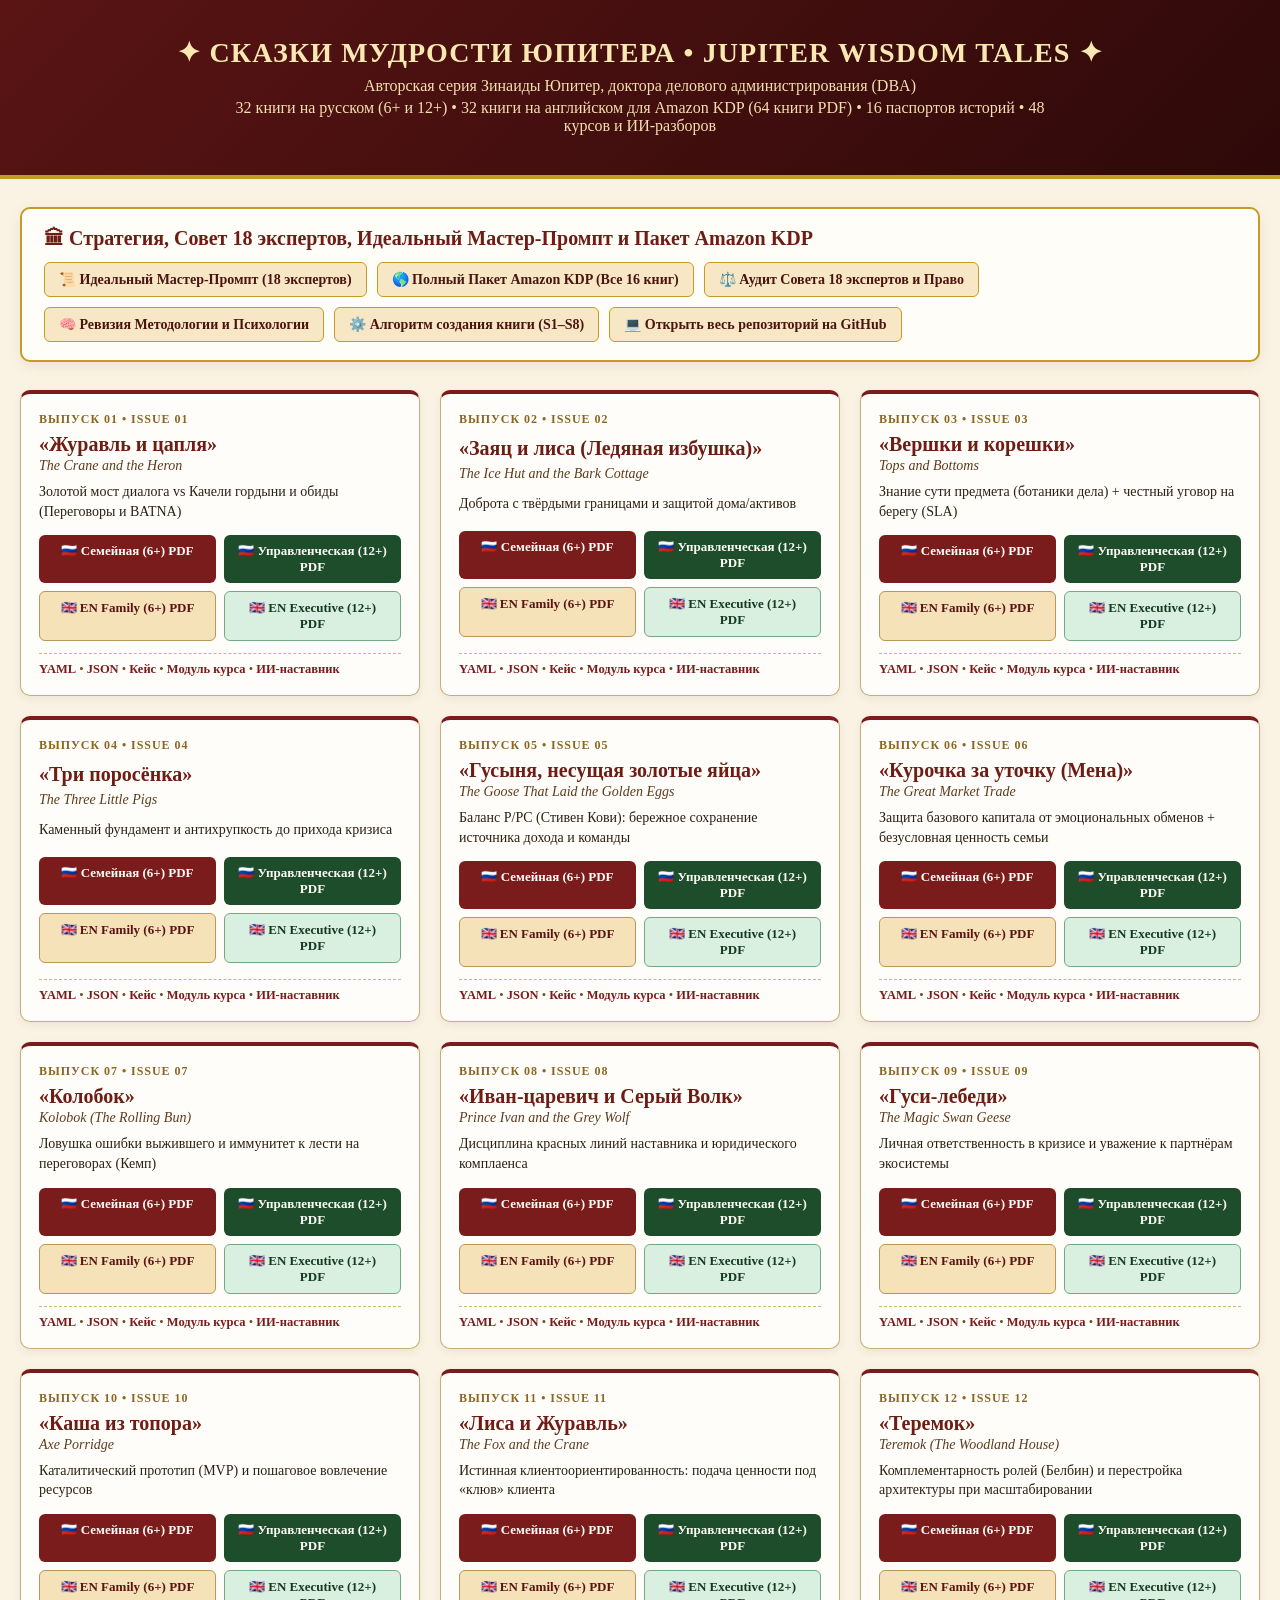
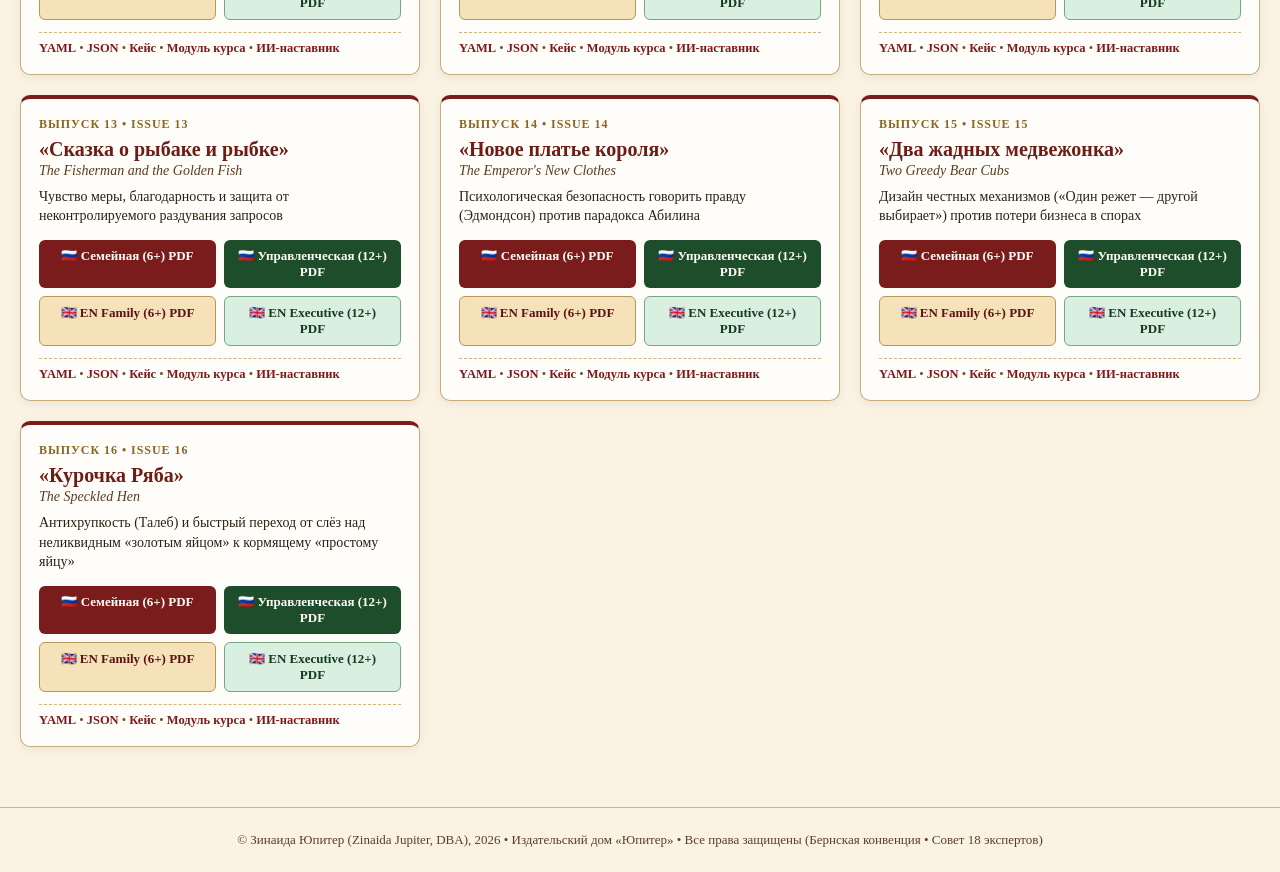
==== commit 8ebea4d5: "Добавлен полный комплект Выпуска 16 «Курочка Ряба» / The Speckled Hen (4 книги PDF по 13 стр.: 16, 1" ====
--- a/index.html
+++ b/index.html
@@ -162,7 +162,7 @@
   <header>
     <h1>✦ СКАЗКИ МУДРОСТИ ЮПИТЕРА • JUPITER WISDOM TALES ✦</h1>
     <p>Авторская серия Зинаиды Юпитер, доктора делового администрирования (DBA)</p>
-    <p>30 книг на русском (6+ и 12+) • 30 книг на английском для Amazon KDP • 16 паспортов историй • 48 курсов и ИИ-разборов</p>
+    <p>32 книги на русском (6+ и 12+) • 32 книги на английском для Amazon KDP (64 книги PDF) • 16 паспортов историй • 48 курсов и ИИ-разборов</p>
   </header>
   <div class="container">
     <div class="top-docs">
@@ -478,6 +478,26 @@
           </div>
         </div>
         
+        <div class="card">
+          <div class="card-badge">Выпуск 16 • Issue 16</div>
+          <h3>«Курочка Ряба»</h3>
+          <div class="en-sub">The Speckled Hen</div>
+          <p class="desc">Антихрупкость (Талеб) и быстрый переход от слёз над неликвидным «золотым яйцом» к кормящему «простому яйцу»</p>
+          <div class="btn-group">
+            <a class="btn btn-ru-fam" href="02_%D0%9E%D0%B1%D1%80%D0%B0%D0%B7%D1%86%D1%8B_%D0%9A%D0%BD%D0%B8%D0%B3_%D0%9D%D0%B0_%D0%A0%D1%83%D1%81%D1%81%D0%BA%D0%BE%D0%BC/16_%D0%9A%D1%83%D1%80%D0%BE%D1%87%D0%BA%D0%B0_%D0%A0%D1%8F%D0%B1%D0%B0_%D0%A1%D0%95%D0%9C%D0%95%D0%99%D0%9D%D0%90%D0%AF_%D0%94%D0%9B%D0%AF_%D0%A0%D0%9E%D0%94%D0%98%D0%A2%D0%95%D0%9B%D0%95%D0%99_%D0%98_%D0%94%D0%95%D0%A2%D0%95%D0%99.pdf" target="_blank">🇷🇺 Семейная (6+) PDF</a>
+            <a class="btn btn-ru-mgmt" href="02_%D0%9E%D0%B1%D1%80%D0%B0%D0%B7%D1%86%D1%8B_%D0%9A%D0%BD%D0%B8%D0%B3_%D0%9D%D0%B0_%D0%A0%D1%83%D1%81%D1%81%D0%BA%D0%BE%D0%BC/16%D0%91_%D0%9A%D1%83%D1%80%D0%BE%D1%87%D0%BA%D0%B0_%D0%A0%D1%8F%D0%B1%D0%B0_%D0%A3%D0%9F%D0%A0%D0%90%D0%92%D0%9B%D0%95%D0%9D%D0%A7%D0%95%D0%A1%D0%9A%D0%90%D0%AF_%D0%9F%D0%A0%D0%9E%D0%A1%D0%A2%D0%9E%D0%99_%D0%AF%D0%97%D0%AB%D0%9A.pdf" target="_blank">🇷🇺 Управленческая (12+) PDF</a>
+            <a class="btn btn-en-fam" href="03_%D0%9E%D0%B1%D1%80%D0%B0%D0%B7%D1%86%D1%8B_%D0%9A%D0%BD%D0%B8%D0%B3_EN_%D0%B8_%D0%91%D0%A0%D0%98%D0%9A%D0%A1/16_EN_The_Speckled_Hen_Family_Edition_6plus.pdf" target="_blank">🇬🇧 EN Family (6+) PDF</a>
+            <a class="btn btn-en-mgmt" href="03_%D0%9E%D0%B1%D1%80%D0%B0%D0%B7%D1%86%D1%8B_%D0%9A%D0%BD%D0%B8%D0%B3_EN_%D0%B8_%D0%91%D0%A0%D0%98%D0%9A%D0%A1/16B_EN_The_Speckled_Hen_Executive_Edition_12plus.pdf" target="_blank">🇬🇧 EN Executive (12+) PDF</a>
+          </div>
+          <div class="meta-links">
+            <a href="04_%D0%9C%D0%BE%D0%B4%D1%83%D0%BB%D1%8C%D0%BD%D0%B0%D1%8F_%D0%B1%D0%B0%D0%B7%D0%B0_%D0%B5%D0%B4%D0%B8%D0%BD%D0%B8%D1%86_%D0%B8%D1%81%D1%82%D0%BE%D1%80%D0%B8%D0%B9/book16_kurochka_ryaba_story_unit.yaml" target="_blank">YAML</a> •
+            <a href="04_%D0%9C%D0%BE%D0%B4%D1%83%D0%BB%D1%8C%D0%BD%D0%B0%D1%8F_%D0%B1%D0%B0%D0%B7%D0%B0_%D0%B5%D0%B4%D0%B8%D0%BD%D0%B8%D1%86_%D0%B8%D1%81%D1%82%D0%BE%D1%80%D0%B8%D0%B9/book16_kurochka_ryaba_story_unit.json" target="_blank">JSON</a> •
+            <a href="05_%D0%98%D0%BD%D1%82%D0%B5%D1%80%D0%B0%D0%BA%D1%82%D0%B8%D0%B2%D0%BD%D1%8B%D0%B5_%D1%80%D0%B0%D0%B7%D0%B1%D0%BE%D1%80%D1%8B_%D0%B8_%D0%9A%D1%83%D1%80%D1%81%D1%8B/book16_kurochka_ryaba_interactive_case.md" target="_blank">Кейс</a> •
+            <a href="05_%D0%98%D0%BD%D1%82%D0%B5%D1%80%D0%B0%D0%BA%D1%82%D0%B8%D0%B2%D0%BD%D1%8B%D0%B5_%D1%80%D0%B0%D0%B7%D0%B1%D0%BE%D1%80%D1%8B_%D0%B8_%D0%9A%D1%83%D1%80%D1%81%D1%8B/book16_kurochka_ryaba_course_module.md" target="_blank">Модуль курса</a> •
+            <a href="05_%D0%98%D0%BD%D1%82%D0%B5%D1%80%D0%B0%D0%BA%D1%82%D0%B8%D0%B2%D0%BD%D1%8B%D0%B5_%D1%80%D0%B0%D0%B7%D0%B1%D0%BE%D1%80%D1%8B_%D0%B8_%D0%9A%D1%83%D1%80%D1%81%D1%8B/book16_kurochka_ryaba_ai_mentor_config.json" target="_blank">ИИ-наставник</a>
+          </div>
+        </div>
+        
     </div>
   </div>
   <footer>
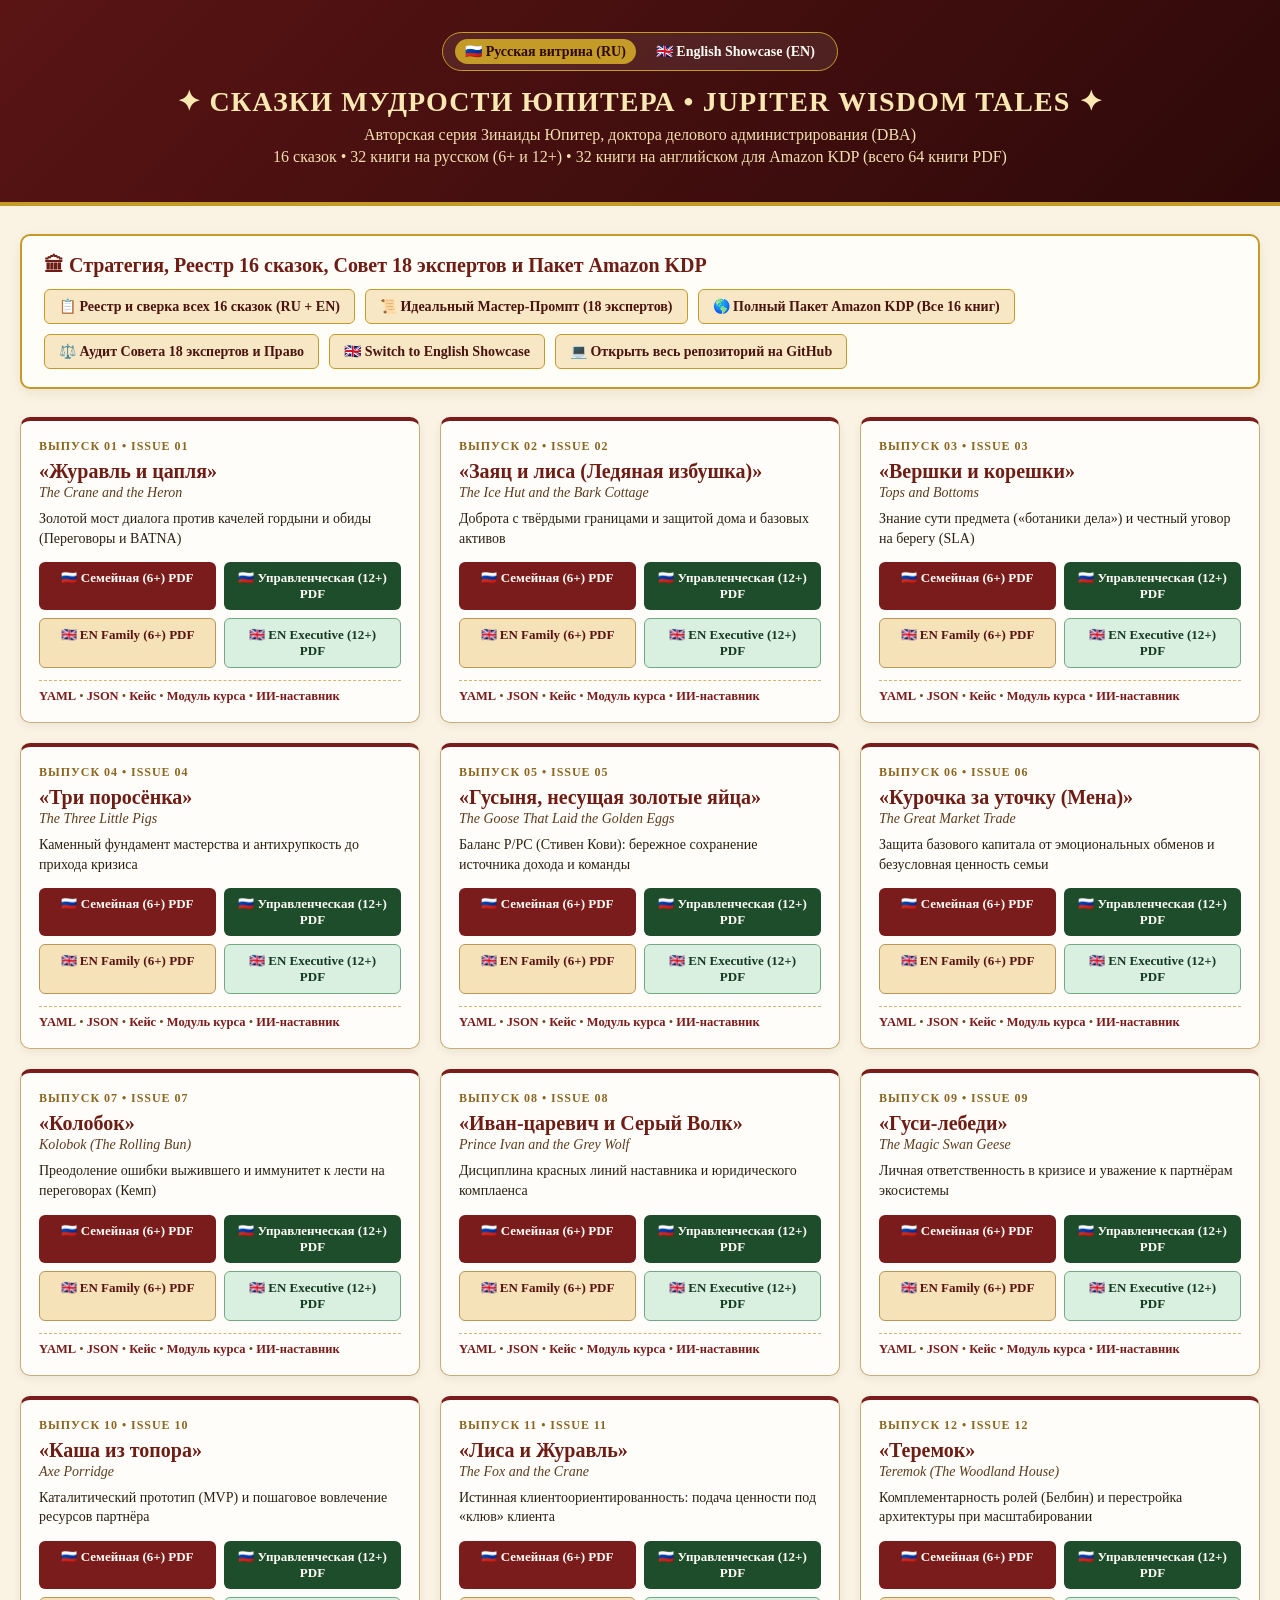
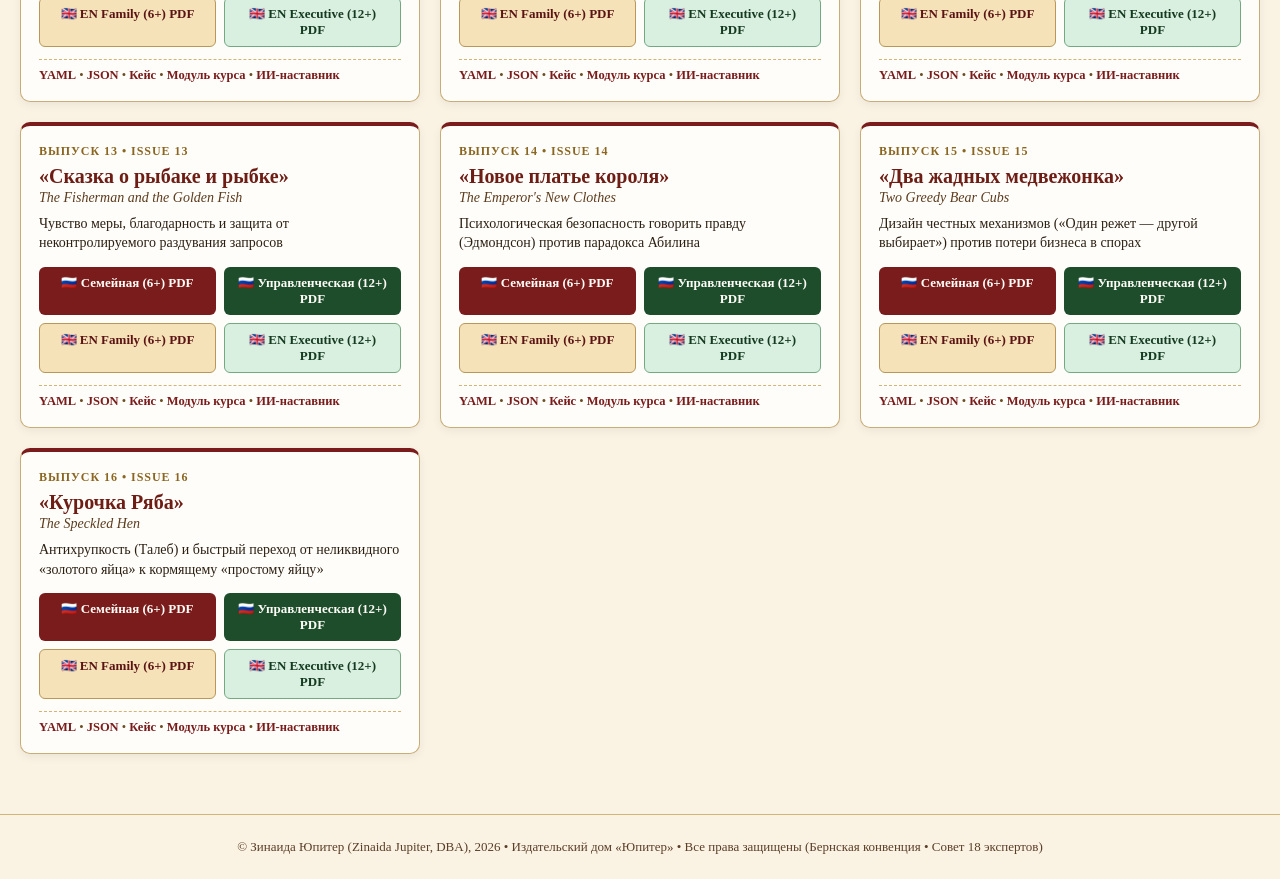
==== commit 1a751698: "Сверка всех 16 сказок (64 PDF): исправлены прямые ссылки RU PDF, добавлен английский сайт en.html и " ====
--- a/index.html
+++ b/index.html
@@ -3,7 +3,7 @@
 <head>
   <meta charset="UTF-8">
   <meta name="viewport" content="width=device-width, initial-scale=1.0">
-  <title>Сказки Мудрости Юпитера — Зинаида Юпитер, DBA | Золотой Фонд (RU + EN Amazon KDP)</title>
+  <title>Сказки Мудрости Юпитера — Зинаида Юпитер, DBA | 16 сказок (64 книги PDF: RU + EN)</title>
   <style>
     body {
       margin: 0;
@@ -14,9 +14,30 @@
     header {
       background: linear-gradient(135deg, #5A1414 0%, #2E0909 100%);
       color: #F9E8B2;
-      padding: 36px 20px;
+      padding: 32px 20px;
       text-align: center;
       border-bottom: 4px solid #C59B27;
+    }
+    .lang-switch {
+      display: inline-flex;
+      gap: 10px;
+      margin-bottom: 14px;
+      background: rgba(255,255,255,0.08);
+      padding: 6px 12px;
+      border-radius: 20px;
+      border: 1px solid #C59B27;
+    }
+    .lang-switch a {
+      color: #FFFDF7;
+      text-decoration: none;
+      font-size: 14px;
+      font-weight: bold;
+      padding: 4px 10px;
+      border-radius: 14px;
+    }
+    .lang-switch a.active {
+      background: #C59B27;
+      color: #2E0909;
     }
     header h1 {
       margin: 0 0 8px 0;
@@ -25,7 +46,7 @@
     }
     header p {
       margin: 4px auto;
-      max-width: 820px;
+      max-width: 860px;
       font-size: 16px;
       color: #F4DFB0;
     }
@@ -156,23 +177,27 @@
       color: #5A3E28;
       border-top: 1px solid #D3B474;
     }
-  </style>
+</style>
 </head>
 <body>
   <header>
+    <div class="lang-switch">
+      <a href="index.html" class="active">🇷🇺 Русская витрина (RU)</a>
+      <a href="en.html">🇬🇧 English Showcase (EN)</a>
+    </div>
     <h1>✦ СКАЗКИ МУДРОСТИ ЮПИТЕРА • JUPITER WISDOM TALES ✦</h1>
     <p>Авторская серия Зинаиды Юпитер, доктора делового администрирования (DBA)</p>
-    <p>32 книги на русском (6+ и 12+) • 32 книги на английском для Amazon KDP (64 книги PDF) • 16 паспортов историй • 48 курсов и ИИ-разборов</p>
+    <p>16 сказок • 32 книги на русском (6+ и 12+) • 32 книги на английском для Amazon KDP (всего 64 книги PDF)</p>
   </header>
   <div class="container">
     <div class="top-docs">
-      <h2>🏛 Стратегия, Совет 18 экспертов, Идеальный Мастер-Промпт и Пакет Amazon KDP</h2>
+      <h2>🏛 Стратегия, Реестр 16 сказок, Совет 18 экспертов и Пакет Amazon KDP</h2>
       <div class="doc-links">
+        <a href="01_%D0%A1%D1%82%D1%80%D0%B0%D1%82%D0%B5%D0%B3%D0%B8%D1%8F_%D0%90%D0%BB%D0%B3%D0%BE%D1%80%D0%B8%D1%82%D0%BC%D1%8B_%D0%B8_%D0%9A%D0%B0%D1%82%D0%B0%D0%BB%D0%BE%D0%B3/%D0%A0%D0%B5%D0%B5%D1%81%D1%82%D1%80_16_%D0%A1%D0%BA%D0%B0%D0%B7%D0%BE%D0%BA_%D0%A1%D0%B2%D0%B5%D1%80%D0%BA%D0%B0_RU_EN.md" target="_blank">📋 Реестр и сверка всех 16 сказок (RU + EN)</a>
         <a href="01_%D0%A1%D1%82%D1%80%D0%B0%D1%82%D0%B5%D0%B3%D0%B8%D1%8F_%D0%90%D0%BB%D0%B3%D0%BE%D1%80%D0%B8%D1%82%D0%BC%D1%8B_%D0%B8_%D0%9A%D0%B0%D1%82%D0%B0%D0%BB%D0%BE%D0%B3/%D0%98%D0%B4%D0%B5%D0%B0%D0%BB%D1%8C%D0%BD%D1%8B%D0%B9_%D0%9C%D0%B0%D1%81%D1%82%D0%B5%D1%80_%D0%9F%D1%80%D0%BE%D0%BC%D0%BF%D1%82_%D0%A1%D0%BE%D0%B2%D0%B5%D1%82%D0%B0_18_%D0%AD%D0%BA%D1%81%D0%BF%D0%B5%D1%80%D1%82%D0%BE%D0%B2.md" target="_blank">📜 Идеальный Мастер-Промпт (18 экспертов)</a>
         <a href="03_%D0%9E%D0%B1%D1%80%D0%B0%D0%B7%D1%86%D1%8B_%D0%9A%D0%BD%D0%B8%D0%B3_EN_%D0%B8_%D0%91%D0%A0%D0%98%D0%9A%D0%A1/%D0%9F%D0%BE%D0%BB%D0%BD%D1%8B%D0%B9_%D0%9F%D0%B0%D0%BA%D0%B5%D1%82_%D0%9F%D1%83%D0%B1%D0%BB%D0%B8%D0%BA%D0%B0%D1%86%D0%B8%D0%B8_Amazon_KDP_%D0%92%D1%81%D0%B5_16_%D0%9A%D0%BD%D0%B8%D0%B3.md" target="_blank">🌎 Полный Пакет Amazon KDP (Все 16 книг)</a>
         <a href="01_%D0%A1%D1%82%D1%80%D0%B0%D1%82%D0%B5%D0%B3%D0%B8%D1%8F_%D0%90%D0%BB%D0%B3%D0%BE%D1%80%D0%B8%D1%82%D0%BC%D1%8B_%D0%B8_%D0%9A%D0%B0%D1%82%D0%B0%D0%BB%D0%BE%D0%B3/%D0%90%D1%83%D0%B4%D0%B8%D1%82_%D0%A1%D0%BE%D0%B2%D0%B5%D1%82%D0%B0_18_%D0%AD%D0%BA%D1%81%D0%BF%D0%B5%D1%80%D1%82%D0%BE%D0%B2_%D0%9C%D0%B8%D1%80%D0%BE%D0%B2%D0%BE%D0%B9_%D0%9E%D0%BF%D1%8B%D1%82_%D0%B8_%D0%9F%D1%80%D0%B0%D0%B2%D0%BE.md" target="_blank">⚖️ Аудит Совета 18 экспертов и Право</a>
-        <a href="01_%D0%A1%D1%82%D1%80%D0%B0%D1%82%D0%B5%D0%B3%D0%B8%D1%8F_%D0%90%D0%BB%D0%B3%D0%BE%D1%80%D0%B8%D1%82%D0%BC%D1%8B_%D0%B8_%D0%9A%D0%B0%D1%82%D0%B0%D0%BB%D0%BE%D0%B3/%D0%9A%D1%80%D0%B8%D1%82%D0%B8%D1%87%D0%B5%D1%81%D0%BA%D0%B0%D1%8F_%D0%A0%D0%B5%D0%B2%D0%B8%D0%B7%D0%B8%D1%8F_%D0%9C%D0%B5%D1%82%D0%BE%D0%B4%D0%BE%D0%BB%D0%BE%D0%B3%D0%B8%D0%B8_%D0%B8_%D0%9F%D1%81%D0%B8%D1%85%D0%BE%D0%BB%D0%BE%D0%B3%D0%B8%D0%B8_%D0%A1%D0%B5%D1%80%D0%B8%D0%B8.md" target="_blank">🧠 Ревизия Методологии и Психологии</a>
-        <a href="01_%D0%A1%D1%82%D1%80%D0%B0%D1%82%D0%B5%D0%B3%D0%B8%D1%8F_%D0%90%D0%BB%D0%B3%D0%BE%D1%80%D0%B8%D1%82%D0%BC%D1%8B_%D0%B8_%D0%9A%D0%B0%D1%82%D0%B0%D0%BB%D0%BE%D0%B3/%D0%90%D0%BB%D0%B3%D0%BE%D1%80%D0%B8%D1%82%D0%BC_%D0%A1%D0%BE%D0%B7%D0%B4%D0%B0%D0%BD%D0%B8%D1%8F_%D0%9A%D0%BD%D0%B8%D0%B3%D0%B8_%D0%A1%D0%BA%D0%B0%D0%B7%D0%BA%D0%B8_%D0%9C%D1%83%D0%B4%D1%80%D0%BE%D1%81%D1%82%D0%B8_%D0%AE%D0%BF%D0%B8%D1%82%D0%B5%D1%80%D0%B0.md" target="_blank">⚙️ Алгоритм создания книги (S1–S8)</a>
+        <a href="en.html">🇬🇧 Switch to English Showcase</a>
         <a href="https://github.com/jupitergroop/skazki-mudrosti-yupiter" target="_blank">💻 Открыть весь репозиторий на GitHub</a>
       </div>
     </div>
@@ -182,10 +207,10 @@
           <div class="card-badge">Выпуск 01 • Issue 01</div>
           <h3>«Журавль и цапля»</h3>
           <div class="en-sub">The Crane and the Heron</div>
-          <p class="desc">Золотой мост диалога vs Качели гордыни и обиды (Переговоры и BATNA)</p>
-          <div class="btn-group">
-            <a class="btn btn-ru-fam" href="02_%D0%9E%D0%B1%D1%80%D0%B0%D0%B7%D1%86%D1%8B_%D0%9A%D0%BD%D0%B8%D0%B3_%D0%9D%D0%B0_%D0%A0%D1%83%D1%81%D1%81%D0%BA%D0%BE%D0%BC/01_%D0%96%D1%83%D1%80%D0%B0%D0%B2%D0%BB%D1%8C_%D0%B8_%D0%A6%D0%B0%D0%BF%D0%BB%D1%8F_%D0%A1%D0%95%D0%9C%D0%95%D0%99%D0%9D%D0%90%D0%AF_%D0%94%D0%9B%D0%AF_%D0%A0%D0%9E%D0%94%D0%98%D0%A2%D0%95%D0%9B%D0%95%D0%99_%D0%98_%D0%94%D0%95%D0%A2%D0%95%D0%99.pdf" target="_blank">🇷🇺 Семейная (6+) PDF</a>
-            <a class="btn btn-ru-mgmt" href="02_%D0%9E%D0%B1%D1%80%D0%B0%D0%B7%D1%86%D1%8B_%D0%9A%D0%BD%D0%B8%D0%B3_%D0%9D%D0%B0_%D0%A0%D1%83%D1%81%D1%81%D0%BA%D0%BE%D0%BC/01%D0%91_%D0%96%D1%83%D1%80%D0%B0%D0%B2%D0%BB%D1%8C_%D0%B8_%D0%A6%D0%B0%D0%BF%D0%BB%D1%8F_%D0%A3%D0%9F%D0%A0%D0%90%D0%92%D0%9B%D0%95%D0%9D%D0%A7%D0%95%D0%A1%D0%9A%D0%90%D0%AF_%D0%9F%D0%A0%D0%9E%D0%A1%D0%A2%D0%9E%D0%99_%D0%AF%D0%97%D0%AB%D0%9A.pdf" target="_blank">🇷🇺 Управленческая (12+) PDF</a>
+          <p class="desc">Золотой мост диалога против качелей гордыни и обиды (Переговоры и BATNA)</p>
+          <div class="btn-group">
+            <a class="btn btn-ru-fam" href="02_%D0%9E%D0%B1%D1%80%D0%B0%D0%B7%D1%86%D1%8B_%D0%9A%D0%BD%D0%B8%D0%B3_%D0%9D%D0%B0_%D0%A0%D1%83%D1%81%D1%81%D0%BA%D0%BE%D0%BC/01_%D0%9A%D0%BD%D0%B8%D0%B3%D0%B0_1_%D0%96%D1%83%D1%80%D0%B0%D0%B2%D0%BB%D1%8C_%D0%B8_%D0%A6%D0%B0%D0%BF%D0%BB%D1%8F_%D0%94%D0%9B%D0%AF_%D0%A0%D0%9E%D0%94%D0%98%D0%A2%D0%95%D0%9B%D0%95%D0%99_%D0%98_%D0%94%D0%95%D0%A2%D0%95%D0%99_RU.pdf" target="_blank">🇷🇺 Семейная (6+) PDF</a>
+            <a class="btn btn-ru-mgmt" href="02_%D0%9E%D0%B1%D1%80%D0%B0%D0%B7%D1%86%D1%8B_%D0%9A%D0%BD%D0%B8%D0%B3_%D0%9D%D0%B0_%D0%A0%D1%83%D1%81%D1%81%D0%BA%D0%BE%D0%BC/01%D0%91_%D0%9A%D0%BD%D0%B8%D0%B3%D0%B0_1_%D0%96%D1%83%D1%80%D0%B0%D0%B2%D0%BB%D1%8C_%D0%B8_%D0%A6%D0%B0%D0%BF%D0%BB%D1%8F_%D0%A3%D0%9F%D0%A0%D0%90%D0%92%D0%9B%D0%95%D0%9D%D0%A7%D0%95%D0%A1%D0%9A%D0%98%D0%99_%D0%A0%D0%90%D0%97%D0%91%D0%9E%D0%A0_RU.pdf" target="_blank">🇷🇺 Управленческая (12+) PDF</a>
             <a class="btn btn-en-fam" href="03_%D0%9E%D0%B1%D1%80%D0%B0%D0%B7%D1%86%D1%8B_%D0%9A%D0%BD%D0%B8%D0%B3_EN_%D0%B8_%D0%91%D0%A0%D0%98%D0%9A%D0%A1/01_EN_The_Crane_and_The_Heron_Family_Edition_6plus.pdf" target="_blank">🇬🇧 EN Family (6+) PDF</a>
             <a class="btn btn-en-mgmt" href="03_%D0%9E%D0%B1%D1%80%D0%B0%D0%B7%D1%86%D1%8B_%D0%9A%D0%BD%D0%B8%D0%B3_EN_%D0%B8_%D0%91%D0%A0%D0%98%D0%9A%D0%A1/01B_EN_The_Crane_and_The_Heron_Executive_Edition_12plus.pdf" target="_blank">🇬🇧 EN Executive (12+) PDF</a>
           </div>
@@ -202,10 +227,10 @@
           <div class="card-badge">Выпуск 02 • Issue 02</div>
           <h3>«Заяц и лиса (Ледяная избушка)»</h3>
           <div class="en-sub">The Ice Hut and the Bark Cottage</div>
-          <p class="desc">Доброта с твёрдыми границами и защитой дома/активов</p>
-          <div class="btn-group">
-            <a class="btn btn-ru-fam" href="02_%D0%9E%D0%B1%D1%80%D0%B0%D0%B7%D1%86%D1%8B_%D0%9A%D0%BD%D0%B8%D0%B3_%D0%9D%D0%B0_%D0%A0%D1%83%D1%81%D1%81%D0%BA%D0%BE%D0%BC/02_%D0%97%D0%B0%D1%8F%D1%86_%D0%B8_%D0%9B%D0%B8%D1%81%D0%B0_%D0%9B%D0%B5%D0%B4%D1%8F%D0%BD%D0%B0%D1%8F_%D0%B8%D0%B7%D0%B1%D1%83%D1%88%D0%BA%D0%B0_%D0%A1%D0%95%D0%9C%D0%95%D0%99%D0%9D%D0%90%D0%AF_%D0%94%D0%9B%D0%AF_%D0%A0%D0%9E%D0%94%D0%98%D0%A2%D0%95%D0%9B%D0%95%D0%99_%D0%98_%D0%94%D0%95%D0%A2%D0%95%D0%99.pdf" target="_blank">🇷🇺 Семейная (6+) PDF</a>
-            <a class="btn btn-ru-mgmt" href="02_%D0%9E%D0%B1%D1%80%D0%B0%D0%B7%D1%86%D1%8B_%D0%9A%D0%BD%D0%B8%D0%B3_%D0%9D%D0%B0_%D0%A0%D1%83%D1%81%D1%81%D0%BA%D0%BE%D0%BC/02%D0%91_%D0%97%D0%B0%D1%8F%D1%86_%D0%B8_%D0%9B%D0%B8%D1%81%D0%B0_%D0%9B%D0%B5%D0%B4%D1%8F%D0%BD%D0%B0%D1%8F_%D0%B8%D0%B7%D0%B1%D1%83%D1%88%D0%BA%D0%B0_%D0%A3%D0%9F%D0%A0%D0%90%D0%92%D0%9B%D0%95%D0%9D%D0%A7%D0%95%D0%A1%D0%9A%D0%90%D0%AF_%D0%9F%D0%A0%D0%9E%D0%A1%D0%A2%D0%9E%D0%99_%D0%AF%D0%97%D0%AB%D0%9A.pdf" target="_blank">🇷🇺 Управленческая (12+) PDF</a>
+          <p class="desc">Доброта с твёрдыми границами и защитой дома и базовых активов</p>
+          <div class="btn-group">
+            <a class="btn btn-ru-fam" href="02_%D0%9E%D0%B1%D1%80%D0%B0%D0%B7%D1%86%D1%8B_%D0%9A%D0%BD%D0%B8%D0%B3_%D0%9D%D0%B0_%D0%A0%D1%83%D1%81%D1%81%D0%BA%D0%BE%D0%BC/02_%D0%9A%D0%BD%D0%B8%D0%B3%D0%B0_2_%D0%97%D0%B0%D1%8F%D1%86_%D0%B8_%D0%9B%D0%B8%D1%81%D0%B0_%D0%9B%D0%B5%D0%B4%D1%8F%D0%BD%D0%B0%D1%8F_%D0%98%D0%B7%D0%B1%D1%83%D1%88%D0%BA%D0%B0_%D0%94%D0%9B%D0%AF_%D0%A0%D0%9E%D0%94%D0%98%D0%A2%D0%95%D0%9B%D0%95%D0%99_%D0%98_%D0%94%D0%95%D0%A2%D0%95%D0%99_RU.pdf" target="_blank">🇷🇺 Семейная (6+) PDF</a>
+            <a class="btn btn-ru-mgmt" href="02_%D0%9E%D0%B1%D1%80%D0%B0%D0%B7%D1%86%D1%8B_%D0%9A%D0%BD%D0%B8%D0%B3_%D0%9D%D0%B0_%D0%A0%D1%83%D1%81%D1%81%D0%BA%D0%BE%D0%BC/02%D0%91_%D0%9A%D0%BD%D0%B8%D0%B3%D0%B0_2_%D0%97%D0%B0%D1%8F%D1%86_%D0%B8_%D0%9B%D0%B8%D1%81%D0%B0_%D0%9B%D0%B5%D0%B4%D1%8F%D0%BD%D0%B0%D1%8F_%D0%98%D0%B7%D0%B1%D1%83%D1%88%D0%BA%D0%B0_%D0%A3%D0%9F%D0%A0%D0%90%D0%92%D0%9B%D0%95%D0%9D%D0%A7%D0%95%D0%A1%D0%9A%D0%98%D0%99_%D0%A0%D0%90%D0%97%D0%91%D0%9E%D0%A0_RU.pdf" target="_blank">🇷🇺 Управленческая (12+) PDF</a>
             <a class="btn btn-en-fam" href="03_%D0%9E%D0%B1%D1%80%D0%B0%D0%B7%D1%86%D1%8B_%D0%9A%D0%BD%D0%B8%D0%B3_EN_%D0%B8_%D0%91%D0%A0%D0%98%D0%9A%D0%A1/02_EN_The_Ice_Hut_and_The_Bark_Cottage_Family_Edition_6plus.pdf" target="_blank">🇬🇧 EN Family (6+) PDF</a>
             <a class="btn btn-en-mgmt" href="03_%D0%9E%D0%B1%D1%80%D0%B0%D0%B7%D1%86%D1%8B_%D0%9A%D0%BD%D0%B8%D0%B3_EN_%D0%B8_%D0%91%D0%A0%D0%98%D0%9A%D0%A1/02B_EN_The_Ice_Hut_and_The_Bark_Cottage_Executive_Edition_12plus.pdf" target="_blank">🇬🇧 EN Executive (12+) PDF</a>
           </div>
@@ -222,10 +247,10 @@
           <div class="card-badge">Выпуск 03 • Issue 03</div>
           <h3>«Вершки и корешки»</h3>
           <div class="en-sub">Tops and Bottoms</div>
-          <p class="desc">Знание сути предмета (ботаники дела) + честный уговор на берегу (SLA)</p>
-          <div class="btn-group">
-            <a class="btn btn-ru-fam" href="02_%D0%9E%D0%B1%D1%80%D0%B0%D0%B7%D1%86%D1%8B_%D0%9A%D0%BD%D0%B8%D0%B3_%D0%9D%D0%B0_%D0%A0%D1%83%D1%81%D1%81%D0%BA%D0%BE%D0%BC/03_%D0%92%D0%B5%D1%80%D1%88%D0%BA%D0%B8_%D0%B8_%D0%9A%D0%BE%D1%80%D0%B5%D1%88%D0%BA%D0%B8_%D0%A1%D0%95%D0%9C%D0%95%D0%99%D0%9D%D0%90%D0%AF_%D0%94%D0%9B%D0%AF_%D0%A0%D0%9E%D0%94%D0%98%D0%A2%D0%95%D0%9B%D0%95%D0%99_%D0%98_%D0%94%D0%95%D0%A2%D0%95%D0%99.pdf" target="_blank">🇷🇺 Семейная (6+) PDF</a>
-            <a class="btn btn-ru-mgmt" href="02_%D0%9E%D0%B1%D1%80%D0%B0%D0%B7%D1%86%D1%8B_%D0%9A%D0%BD%D0%B8%D0%B3_%D0%9D%D0%B0_%D0%A0%D1%83%D1%81%D1%81%D0%BA%D0%BE%D0%BC/03%D0%91_%D0%92%D0%B5%D1%80%D1%88%D0%BA%D0%B8_%D0%B8_%D0%9A%D0%BE%D1%80%D0%B5%D1%88%D0%BA%D0%B8_%D0%A3%D0%9F%D0%A0%D0%90%D0%92%D0%9B%D0%95%D0%9D%D0%A7%D0%95%D0%A1%D0%9A%D0%90%D0%AF_%D0%9F%D0%A0%D0%9E%D0%A1%D0%A2%D0%9E%D0%99_%D0%AF%D0%97%D0%AB%D0%9A.pdf" target="_blank">🇷🇺 Управленческая (12+) PDF</a>
+          <p class="desc">Знание сути предмета («ботаники дела») и честный уговор на берегу (SLA)</p>
+          <div class="btn-group">
+            <a class="btn btn-ru-fam" href="02_%D0%9E%D0%B1%D1%80%D0%B0%D0%B7%D1%86%D1%8B_%D0%9A%D0%BD%D0%B8%D0%B3_%D0%9D%D0%B0_%D0%A0%D1%83%D1%81%D1%81%D0%BA%D0%BE%D0%BC/03_%D0%9A%D0%BD%D0%B8%D0%B3%D0%B0_3_%D0%92%D0%B5%D1%80%D1%88%D0%BA%D0%B8_%D0%B8_%D0%9A%D0%BE%D1%80%D0%B5%D1%88%D0%BA%D0%B8_%D0%94%D0%9B%D0%AF_%D0%A0%D0%9E%D0%94%D0%98%D0%A2%D0%95%D0%9B%D0%95%D0%99_%D0%98_%D0%94%D0%95%D0%A2%D0%95%D0%99_RU.pdf" target="_blank">🇷🇺 Семейная (6+) PDF</a>
+            <a class="btn btn-ru-mgmt" href="02_%D0%9E%D0%B1%D1%80%D0%B0%D0%B7%D1%86%D1%8B_%D0%9A%D0%BD%D0%B8%D0%B3_%D0%9D%D0%B0_%D0%A0%D1%83%D1%81%D1%81%D0%BA%D0%BE%D0%BC/03%D0%91_%D0%9A%D0%BD%D0%B8%D0%B3%D0%B0_3_%D0%92%D0%B5%D1%80%D1%88%D0%BA%D0%B8_%D0%B8_%D0%9A%D0%BE%D1%80%D0%B5%D1%88%D0%BA%D0%B8_%D0%A3%D0%9F%D0%A0%D0%90%D0%92%D0%9B%D0%95%D0%9D%D0%A7%D0%95%D0%A1%D0%9A%D0%98%D0%99_%D0%A0%D0%90%D0%97%D0%91%D0%9E%D0%A0_RU.pdf" target="_blank">🇷🇺 Управленческая (12+) PDF</a>
             <a class="btn btn-en-fam" href="03_%D0%9E%D0%B1%D1%80%D0%B0%D0%B7%D1%86%D1%8B_%D0%9A%D0%BD%D0%B8%D0%B3_EN_%D0%B8_%D0%91%D0%A0%D0%98%D0%9A%D0%A1/03_EN_Tops_and_Bottoms_Family_Edition_6plus.pdf" target="_blank">🇬🇧 EN Family (6+) PDF</a>
             <a class="btn btn-en-mgmt" href="03_%D0%9E%D0%B1%D1%80%D0%B0%D0%B7%D1%86%D1%8B_%D0%9A%D0%BD%D0%B8%D0%B3_EN_%D0%B8_%D0%91%D0%A0%D0%98%D0%9A%D0%A1/03B_EN_Tops_and_Bottoms_Executive_Edition_12plus.pdf" target="_blank">🇬🇧 EN Executive (12+) PDF</a>
           </div>
@@ -242,10 +267,10 @@
           <div class="card-badge">Выпуск 04 • Issue 04</div>
           <h3>«Три поросёнка»</h3>
           <div class="en-sub">The Three Little Pigs</div>
-          <p class="desc">Каменный фундамент и антихрупкость до прихода кризиса</p>
-          <div class="btn-group">
-            <a class="btn btn-ru-fam" href="02_%D0%9E%D0%B1%D1%80%D0%B0%D0%B7%D1%86%D1%8B_%D0%9A%D0%BD%D0%B8%D0%B3_%D0%9D%D0%B0_%D0%A0%D1%83%D1%81%D1%81%D0%BA%D0%BE%D0%BC/04_%D0%A2%D1%80%D0%B8_%D0%BF%D0%BE%D1%80%D0%BE%D1%81%D1%91%D0%BD%D0%BA%D0%B0_%D0%A1%D0%95%D0%9C%D0%95%D0%99%D0%9D%D0%90%D0%AF_%D0%94%D0%9B%D0%AF_%D0%A0%D0%9E%D0%94%D0%98%D0%A2%D0%95%D0%9B%D0%95%D0%99_%D0%98_%D0%94%D0%95%D0%A2%D0%95%D0%99.pdf" target="_blank">🇷🇺 Семейная (6+) PDF</a>
-            <a class="btn btn-ru-mgmt" href="02_%D0%9E%D0%B1%D1%80%D0%B0%D0%B7%D1%86%D1%8B_%D0%9A%D0%BD%D0%B8%D0%B3_%D0%9D%D0%B0_%D0%A0%D1%83%D1%81%D1%81%D0%BA%D0%BE%D0%BC/04%D0%91_%D0%A2%D1%80%D0%B8_%D0%BF%D0%BE%D1%80%D0%BE%D1%81%D1%91%D0%BD%D0%BA%D0%B0_%D0%A3%D0%9F%D0%A0%D0%90%D0%92%D0%9B%D0%95%D0%9D%D0%A7%D0%95%D0%A1%D0%9A%D0%90%D0%AF_%D0%9F%D0%A0%D0%9E%D0%A1%D0%A2%D0%9E%D0%99_%D0%AF%D0%97%D0%AB%D0%9A.pdf" target="_blank">🇷🇺 Управленческая (12+) PDF</a>
+          <p class="desc">Каменный фундамент мастерства и антихрупкость до прихода кризиса</p>
+          <div class="btn-group">
+            <a class="btn btn-ru-fam" href="02_%D0%9E%D0%B1%D1%80%D0%B0%D0%B7%D1%86%D1%8B_%D0%9A%D0%BD%D0%B8%D0%B3_%D0%9D%D0%B0_%D0%A0%D1%83%D1%81%D1%81%D0%BA%D0%BE%D0%BC/04_%D0%9A%D0%BD%D0%B8%D0%B3%D0%B0_4_%D0%A2%D1%80%D0%B8_%D0%9F%D0%BE%D1%80%D0%BE%D1%81%D0%B5%D0%BD%D0%BA%D0%B0_%D0%94%D0%9B%D0%AF_%D0%A0%D0%9E%D0%94%D0%98%D0%A2%D0%95%D0%9B%D0%95%D0%99_%D0%98_%D0%94%D0%95%D0%A2%D0%95%D0%99_RU.pdf" target="_blank">🇷🇺 Семейная (6+) PDF</a>
+            <a class="btn btn-ru-mgmt" href="02_%D0%9E%D0%B1%D1%80%D0%B0%D0%B7%D1%86%D1%8B_%D0%9A%D0%BD%D0%B8%D0%B3_%D0%9D%D0%B0_%D0%A0%D1%83%D1%81%D1%81%D0%BA%D0%BE%D0%BC/04%D0%91_%D0%9A%D0%BD%D0%B8%D0%B3%D0%B0_4_%D0%A2%D1%80%D0%B8_%D0%9F%D0%BE%D1%80%D0%BE%D1%81%D0%B5%D0%BD%D0%BA%D0%B0_%D0%A3%D0%9F%D0%A0%D0%90%D0%92%D0%9B%D0%95%D0%9D%D0%A7%D0%95%D0%A1%D0%9A%D0%98%D0%99_%D0%A0%D0%90%D0%97%D0%91%D0%9E%D0%A0_RU.pdf" target="_blank">🇷🇺 Управленческая (12+) PDF</a>
             <a class="btn btn-en-fam" href="03_%D0%9E%D0%B1%D1%80%D0%B0%D0%B7%D1%86%D1%8B_%D0%9A%D0%BD%D0%B8%D0%B3_EN_%D0%B8_%D0%91%D0%A0%D0%98%D0%9A%D0%A1/04_EN_The_Three_Little_Pigs_Family_Edition_6plus.pdf" target="_blank">🇬🇧 EN Family (6+) PDF</a>
             <a class="btn btn-en-mgmt" href="03_%D0%9E%D0%B1%D1%80%D0%B0%D0%B7%D1%86%D1%8B_%D0%9A%D0%BD%D0%B8%D0%B3_EN_%D0%B8_%D0%91%D0%A0%D0%98%D0%9A%D0%A1/04B_EN_The_Three_Little_Pigs_Executive_Edition_12plus.pdf" target="_blank">🇬🇧 EN Executive (12+) PDF</a>
           </div>
@@ -264,8 +289,8 @@
           <div class="en-sub">The Goose That Laid the Golden Eggs</div>
           <p class="desc">Баланс P/PC (Стивен Кови): бережное сохранение источника дохода и команды</p>
           <div class="btn-group">
-            <a class="btn btn-ru-fam" href="02_%D0%9E%D0%B1%D1%80%D0%B0%D0%B7%D1%86%D1%8B_%D0%9A%D0%BD%D0%B8%D0%B3_%D0%9D%D0%B0_%D0%A0%D1%83%D1%81%D1%81%D0%BA%D0%BE%D0%BC/05_%D0%93%D1%83%D1%81%D1%8B%D0%BD%D1%8F_%D0%BD%D0%B5%D1%81%D1%83%D1%89%D0%B0%D1%8F_%D0%B7%D0%BE%D0%BB%D0%BE%D1%82%D1%8B%D0%B5_%D1%8F%D0%B9%D1%86%D0%B0_%D0%A1%D0%95%D0%9C%D0%95%D0%99%D0%9D%D0%90%D0%AF_%D0%94%D0%9B%D0%AF_%D0%A0%D0%9E%D0%94%D0%98%D0%A2%D0%95%D0%9B%D0%95%D0%99_%D0%98_%D0%94%D0%95%D0%A2%D0%95%D0%99.pdf" target="_blank">🇷🇺 Семейная (6+) PDF</a>
-            <a class="btn btn-ru-mgmt" href="02_%D0%9E%D0%B1%D1%80%D0%B0%D0%B7%D1%86%D1%8B_%D0%9A%D0%BD%D0%B8%D0%B3_%D0%9D%D0%B0_%D0%A0%D1%83%D1%81%D1%81%D0%BA%D0%BE%D0%BC/05%D0%91_%D0%93%D1%83%D1%81%D1%8B%D0%BD%D1%8F_%D0%BD%D0%B5%D1%81%D1%83%D1%89%D0%B0%D1%8F_%D0%B7%D0%BE%D0%BB%D0%BE%D1%82%D1%8B%D0%B5_%D1%8F%D0%B9%D1%86%D0%B0_%D0%A3%D0%9F%D0%A0%D0%90%D0%92%D0%9B%D0%95%D0%9D%D0%A7%D0%95%D0%A1%D0%9A%D0%90%D0%AF_%D0%9F%D0%A0%D0%9E%D0%A1%D0%A2%D0%9E%D0%99_%D0%AF%D0%97%D0%AB%D0%9A.pdf" target="_blank">🇷🇺 Управленческая (12+) PDF</a>
+            <a class="btn btn-ru-fam" href="02_%D0%9E%D0%B1%D1%80%D0%B0%D0%B7%D1%86%D1%8B_%D0%9A%D0%BD%D0%B8%D0%B3_%D0%9D%D0%B0_%D0%A0%D1%83%D1%81%D1%81%D0%BA%D0%BE%D0%BC/05_%D0%9A%D0%BD%D0%B8%D0%B3%D0%B0_5_%D0%93%D1%83%D1%81%D1%8B%D0%BD%D1%8F_%D0%9D%D0%B5%D1%81%D1%83%D1%89%D0%B0%D1%8F_%D0%97%D0%BE%D0%BB%D0%BE%D1%82%D1%8B%D0%B5_%D0%AF%D0%B9%D1%86%D0%B0_%D0%94%D0%9B%D0%AF_%D0%A0%D0%9E%D0%94%D0%98%D0%A2%D0%95%D0%9B%D0%95%D0%99_%D0%98_%D0%94%D0%95%D0%A2%D0%95%D0%99_RU.pdf" target="_blank">🇷🇺 Семейная (6+) PDF</a>
+            <a class="btn btn-ru-mgmt" href="02_%D0%9E%D0%B1%D1%80%D0%B0%D0%B7%D1%86%D1%8B_%D0%9A%D0%BD%D0%B8%D0%B3_%D0%9D%D0%B0_%D0%A0%D1%83%D1%81%D1%81%D0%BA%D0%BE%D0%BC/05%D0%91_%D0%9A%D0%BD%D0%B8%D0%B3%D0%B0_5_%D0%93%D1%83%D1%81%D1%8B%D0%BD%D1%8F_%D0%9D%D0%B5%D1%81%D1%83%D1%89%D0%B0%D1%8F_%D0%97%D0%BE%D0%BB%D0%BE%D1%82%D1%8B%D0%B5_%D0%AF%D0%B9%D1%86%D0%B0_%D0%A3%D0%9F%D0%A0%D0%90%D0%92%D0%9B%D0%95%D0%9D%D0%A7%D0%95%D0%A1%D0%9A%D0%98%D0%99_%D0%A0%D0%90%D0%97%D0%91%D0%9E%D0%A0_RU.pdf" target="_blank">🇷🇺 Управленческая (12+) PDF</a>
             <a class="btn btn-en-fam" href="03_%D0%9E%D0%B1%D1%80%D0%B0%D0%B7%D1%86%D1%8B_%D0%9A%D0%BD%D0%B8%D0%B3_EN_%D0%B8_%D0%91%D0%A0%D0%98%D0%9A%D0%A1/05_EN_The_Goose_That_Laid_The_Golden_Eggs_Family_Edition_6plus.pdf" target="_blank">🇬🇧 EN Family (6+) PDF</a>
             <a class="btn btn-en-mgmt" href="03_%D0%9E%D0%B1%D1%80%D0%B0%D0%B7%D1%86%D1%8B_%D0%9A%D0%BD%D0%B8%D0%B3_EN_%D0%B8_%D0%91%D0%A0%D0%98%D0%9A%D0%A1/05B_EN_The_Goose_That_Laid_The_Golden_Eggs_Executive_Edition_12plus.pdf" target="_blank">🇬🇧 EN Executive (12+) PDF</a>
           </div>
@@ -282,10 +307,10 @@
           <div class="card-badge">Выпуск 06 • Issue 06</div>
           <h3>«Курочка за уточку (Мена)»</h3>
           <div class="en-sub">The Great Market Trade</div>
-          <p class="desc">Защита базового капитала от эмоциональных обменов + безусловная ценность семьи</p>
-          <div class="btn-group">
-            <a class="btn btn-ru-fam" href="02_%D0%9E%D0%B1%D1%80%D0%B0%D0%B7%D1%86%D1%8B_%D0%9A%D0%BD%D0%B8%D0%B3_%D0%9D%D0%B0_%D0%A0%D1%83%D1%81%D1%81%D0%BA%D0%BE%D0%BC/06_%D0%9A%D1%83%D1%80%D0%BE%D1%87%D0%BA%D0%B0_%D0%B7%D0%B0_%D1%83%D1%82%D0%BE%D1%87%D0%BA%D1%83_%D0%9C%D0%B5%D0%BD%D0%B0_%D0%A1%D0%95%D0%9C%D0%95%D0%99%D0%9D%D0%90%D0%AF_%D0%94%D0%9B%D0%AF_%D0%A0%D0%9E%D0%94%D0%98%D0%A2%D0%95%D0%9B%D0%95%D0%99_%D0%98_%D0%94%D0%95%D0%A2%D0%95%D0%99.pdf" target="_blank">🇷🇺 Семейная (6+) PDF</a>
-            <a class="btn btn-ru-mgmt" href="02_%D0%9E%D0%B1%D1%80%D0%B0%D0%B7%D1%86%D1%8B_%D0%9A%D0%BD%D0%B8%D0%B3_%D0%9D%D0%B0_%D0%A0%D1%83%D1%81%D1%81%D0%BA%D0%BE%D0%BC/06%D0%91_%D0%9A%D1%83%D1%80%D0%BE%D1%87%D0%BA%D0%B0_%D0%B7%D0%B0_%D1%83%D1%82%D0%BE%D1%87%D0%BA%D1%83_%D0%9C%D0%B5%D0%BD%D0%B0_%D0%A3%D0%9F%D0%A0%D0%90%D0%92%D0%9B%D0%95%D0%9D%D0%A7%D0%95%D0%A1%D0%9A%D0%90%D0%AF_%D0%9F%D0%A0%D0%9E%D0%A1%D0%A2%D0%9E%D0%99_%D0%AF%D0%97%D0%AB%D0%9A.pdf" target="_blank">🇷🇺 Управленческая (12+) PDF</a>
+          <p class="desc">Защита базового капитала от эмоциональных обменов и безусловная ценность семьи</p>
+          <div class="btn-group">
+            <a class="btn btn-ru-fam" href="02_%D0%9E%D0%B1%D1%80%D0%B0%D0%B7%D1%86%D1%8B_%D0%9A%D0%BD%D0%B8%D0%B3_%D0%9D%D0%B0_%D0%A0%D1%83%D1%81%D1%81%D0%BA%D0%BE%D0%BC/06_%D0%9A%D0%BD%D0%B8%D0%B3%D0%B0_6_%D0%9A%D1%83%D1%80%D0%BE%D1%87%D0%BA%D0%B0_%D0%B7%D0%B0_%D0%A3%D1%82%D0%BE%D1%87%D0%BA%D1%83_%D0%9C%D0%B5%D0%BD%D0%B0_%D0%94%D0%9B%D0%AF_%D0%A0%D0%9E%D0%94%D0%98%D0%A2%D0%95%D0%9B%D0%95%D0%99_%D0%98_%D0%94%D0%95%D0%A2%D0%95%D0%99_RU.pdf" target="_blank">🇷🇺 Семейная (6+) PDF</a>
+            <a class="btn btn-ru-mgmt" href="02_%D0%9E%D0%B1%D1%80%D0%B0%D0%B7%D1%86%D1%8B_%D0%9A%D0%BD%D0%B8%D0%B3_%D0%9D%D0%B0_%D0%A0%D1%83%D1%81%D1%81%D0%BA%D0%BE%D0%BC/06%D0%91_%D0%9A%D0%BD%D0%B8%D0%B3%D0%B0_6_%D0%9A%D1%83%D1%80%D0%BE%D1%87%D0%BA%D0%B0_%D0%B7%D0%B0_%D0%A3%D1%82%D0%BE%D1%87%D0%BA%D1%83_%D0%9C%D0%B5%D0%BD%D0%B0_%D0%A3%D0%9F%D0%A0%D0%90%D0%92%D0%9B%D0%95%D0%9D%D0%A7%D0%95%D0%A1%D0%9A%D0%98%D0%99_%D0%A0%D0%90%D0%97%D0%91%D0%9E%D0%A0_RU.pdf" target="_blank">🇷🇺 Управленческая (12+) PDF</a>
             <a class="btn btn-en-fam" href="03_%D0%9E%D0%B1%D1%80%D0%B0%D0%B7%D1%86%D1%8B_%D0%9A%D0%BD%D0%B8%D0%B3_EN_%D0%B8_%D0%91%D0%A0%D0%98%D0%9A%D0%A1/06_EN_The_Great_Market_Trade_Family_Edition_6plus.pdf" target="_blank">🇬🇧 EN Family (6+) PDF</a>
             <a class="btn btn-en-mgmt" href="03_%D0%9E%D0%B1%D1%80%D0%B0%D0%B7%D1%86%D1%8B_%D0%9A%D0%BD%D0%B8%D0%B3_EN_%D0%B8_%D0%91%D0%A0%D0%98%D0%9A%D0%A1/06B_EN_The_Great_Market_Trade_Executive_Edition_12plus.pdf" target="_blank">🇬🇧 EN Executive (12+) PDF</a>
           </div>
@@ -302,10 +327,10 @@
           <div class="card-badge">Выпуск 07 • Issue 07</div>
           <h3>«Колобок»</h3>
           <div class="en-sub">Kolobok (The Rolling Bun)</div>
-          <p class="desc">Ловушка ошибки выжившего и иммунитет к лести на переговорах (Кемп)</p>
-          <div class="btn-group">
-            <a class="btn btn-ru-fam" href="02_%D0%9E%D0%B1%D1%80%D0%B0%D0%B7%D1%86%D1%8B_%D0%9A%D0%BD%D0%B8%D0%B3_%D0%9D%D0%B0_%D0%A0%D1%83%D1%81%D1%81%D0%BA%D0%BE%D0%BC/07_%D0%9A%D0%BE%D0%BB%D0%BE%D0%B1%D0%BE%D0%BA_%D0%A1%D0%95%D0%9C%D0%95%D0%99%D0%9D%D0%90%D0%AF_%D0%94%D0%9B%D0%AF_%D0%A0%D0%9E%D0%94%D0%98%D0%A2%D0%95%D0%9B%D0%95%D0%99_%D0%98_%D0%94%D0%95%D0%A2%D0%95%D0%99.pdf" target="_blank">🇷🇺 Семейная (6+) PDF</a>
-            <a class="btn btn-ru-mgmt" href="02_%D0%9E%D0%B1%D1%80%D0%B0%D0%B7%D1%86%D1%8B_%D0%9A%D0%BD%D0%B8%D0%B3_%D0%9D%D0%B0_%D0%A0%D1%83%D1%81%D1%81%D0%BA%D0%BE%D0%BC/07%D0%91_%D0%9A%D0%BE%D0%BB%D0%BE%D0%B1%D0%BE%D0%BA_%D0%A3%D0%9F%D0%A0%D0%90%D0%92%D0%9B%D0%95%D0%9D%D0%A7%D0%95%D0%A1%D0%9A%D0%90%D0%AF_%D0%9F%D0%A0%D0%9E%D0%A1%D0%A2%D0%9E%D0%99_%D0%AF%D0%97%D0%AB%D0%9A.pdf" target="_blank">🇷🇺 Управленческая (12+) PDF</a>
+          <p class="desc">Преодоление ошибки выжившего и иммунитет к лести на переговорах (Кемп)</p>
+          <div class="btn-group">
+            <a class="btn btn-ru-fam" href="02_%D0%9E%D0%B1%D1%80%D0%B0%D0%B7%D1%86%D1%8B_%D0%9A%D0%BD%D0%B8%D0%B3_%D0%9D%D0%B0_%D0%A0%D1%83%D1%81%D1%81%D0%BA%D0%BE%D0%BC/07_%D0%9A%D0%BD%D0%B8%D0%B3%D0%B0_7_%D0%9A%D0%BE%D0%BB%D0%BE%D0%B1%D0%BE%D0%BA_%D0%94%D0%9B%D0%AF_%D0%A0%D0%9E%D0%94%D0%98%D0%A2%D0%95%D0%9B%D0%95%D0%99_%D0%98_%D0%94%D0%95%D0%A2%D0%95%D0%99_RU.pdf" target="_blank">🇷🇺 Семейная (6+) PDF</a>
+            <a class="btn btn-ru-mgmt" href="02_%D0%9E%D0%B1%D1%80%D0%B0%D0%B7%D1%86%D1%8B_%D0%9A%D0%BD%D0%B8%D0%B3_%D0%9D%D0%B0_%D0%A0%D1%83%D1%81%D1%81%D0%BA%D0%BE%D0%BC/07%D0%91_%D0%9A%D0%BD%D0%B8%D0%B3%D0%B0_7_%D0%9A%D0%BE%D0%BB%D0%BE%D0%B1%D0%BE%D0%BA_%D0%A3%D0%9F%D0%A0%D0%90%D0%92%D0%9B%D0%95%D0%9D%D0%A7%D0%95%D0%A1%D0%9A%D0%98%D0%99_%D0%A0%D0%90%D0%97%D0%91%D0%9E%D0%A0_RU.pdf" target="_blank">🇷🇺 Управленческая (12+) PDF</a>
             <a class="btn btn-en-fam" href="03_%D0%9E%D0%B1%D1%80%D0%B0%D0%B7%D1%86%D1%8B_%D0%9A%D0%BD%D0%B8%D0%B3_EN_%D0%B8_%D0%91%D0%A0%D0%98%D0%9A%D0%A1/07_EN_Kolobok_The_Rolling_Bun_Family_Edition_6plus.pdf" target="_blank">🇬🇧 EN Family (6+) PDF</a>
             <a class="btn btn-en-mgmt" href="03_%D0%9E%D0%B1%D1%80%D0%B0%D0%B7%D1%86%D1%8B_%D0%9A%D0%BD%D0%B8%D0%B3_EN_%D0%B8_%D0%91%D0%A0%D0%98%D0%9A%D0%A1/07B_EN_Kolobok_The_Rolling_Bun_Executive_Edition_12plus.pdf" target="_blank">🇬🇧 EN Executive (12+) PDF</a>
           </div>
@@ -324,8 +349,8 @@
           <div class="en-sub">Prince Ivan and the Grey Wolf</div>
           <p class="desc">Дисциплина красных линий наставника и юридического комплаенса</p>
           <div class="btn-group">
-            <a class="btn btn-ru-fam" href="02_%D0%9E%D0%B1%D1%80%D0%B0%D0%B7%D1%86%D1%8B_%D0%9A%D0%BD%D0%B8%D0%B3_%D0%9D%D0%B0_%D0%A0%D1%83%D1%81%D1%81%D0%BA%D0%BE%D0%BC/08_%D0%98%D0%B2%D0%B0%D0%BD_%D1%86%D0%B0%D1%80%D0%B5%D0%B2%D0%B8%D1%87_%D0%B8_%D0%A1%D0%B5%D1%80%D1%8B%D0%B9_%D0%92%D0%BE%D0%BB%D0%BA_%D0%A1%D0%95%D0%9C%D0%95%D0%99%D0%9D%D0%90%D0%AF_%D0%94%D0%9B%D0%AF_%D0%A0%D0%9E%D0%94%D0%98%D0%A2%D0%95%D0%9B%D0%95%D0%99_%D0%98_%D0%94%D0%95%D0%A2%D0%95%D0%99.pdf" target="_blank">🇷🇺 Семейная (6+) PDF</a>
-            <a class="btn btn-ru-mgmt" href="02_%D0%9E%D0%B1%D1%80%D0%B0%D0%B7%D1%86%D1%8B_%D0%9A%D0%BD%D0%B8%D0%B3_%D0%9D%D0%B0_%D0%A0%D1%83%D1%81%D1%81%D0%BA%D0%BE%D0%BC/08%D0%91_%D0%98%D0%B2%D0%B0%D0%BD_%D1%86%D0%B0%D1%80%D0%B5%D0%B2%D0%B8%D1%87_%D0%B8_%D0%A1%D0%B5%D1%80%D1%8B%D0%B9_%D0%92%D0%BE%D0%BB%D0%BA_%D0%A3%D0%9F%D0%A0%D0%90%D0%92%D0%9B%D0%95%D0%9D%D0%A7%D0%95%D0%A1%D0%9A%D0%90%D0%AF_%D0%9F%D0%A0%D0%9E%D0%A1%D0%A2%D0%9E%D0%99_%D0%AF%D0%97%D0%AB%D0%9A.pdf" target="_blank">🇷🇺 Управленческая (12+) PDF</a>
+            <a class="btn btn-ru-fam" href="02_%D0%9E%D0%B1%D1%80%D0%B0%D0%B7%D1%86%D1%8B_%D0%9A%D0%BD%D0%B8%D0%B3_%D0%9D%D0%B0_%D0%A0%D1%83%D1%81%D1%81%D0%BA%D0%BE%D0%BC/08_%D0%9A%D0%BD%D0%B8%D0%B3%D0%B0_8_%D0%98%D0%B2%D0%B0%D0%BD_%D0%A6%D0%B0%D1%80%D0%B5%D0%B2%D0%B8%D1%87_%D0%B8_%D0%A1%D0%B5%D1%80%D1%8B%D0%B9_%D0%92%D0%BE%D0%BB%D0%BA_%D0%94%D0%9B%D0%AF_%D0%A0%D0%9E%D0%94%D0%98%D0%A2%D0%95%D0%9B%D0%95%D0%99_%D0%98_%D0%94%D0%95%D0%A2%D0%95%D0%99_RU.pdf" target="_blank">🇷🇺 Семейная (6+) PDF</a>
+            <a class="btn btn-ru-mgmt" href="02_%D0%9E%D0%B1%D1%80%D0%B0%D0%B7%D1%86%D1%8B_%D0%9A%D0%BD%D0%B8%D0%B3_%D0%9D%D0%B0_%D0%A0%D1%83%D1%81%D1%81%D0%BA%D0%BE%D0%BC/08%D0%91_%D0%9A%D0%BD%D0%B8%D0%B3%D0%B0_8_%D0%98%D0%B2%D0%B0%D0%BD_%D0%A6%D0%B0%D1%80%D0%B5%D0%B2%D0%B8%D1%87_%D0%B8_%D0%A1%D0%B5%D1%80%D1%8B%D0%B9_%D0%92%D0%BE%D0%BB%D0%BA_%D0%A3%D0%9F%D0%A0%D0%90%D0%92%D0%9B%D0%95%D0%9D%D0%A7%D0%95%D0%A1%D0%9A%D0%98%D0%99_%D0%A0%D0%90%D0%97%D0%91%D0%9E%D0%A0_RU.pdf" target="_blank">🇷🇺 Управленческая (12+) PDF</a>
             <a class="btn btn-en-fam" href="03_%D0%9E%D0%B1%D1%80%D0%B0%D0%B7%D1%86%D1%8B_%D0%9A%D0%BD%D0%B8%D0%B3_EN_%D0%B8_%D0%91%D0%A0%D0%98%D0%9A%D0%A1/08_EN_Prince_Ivan_and_The_Grey_Wolf_Family_Edition_6plus.pdf" target="_blank">🇬🇧 EN Family (6+) PDF</a>
             <a class="btn btn-en-mgmt" href="03_%D0%9E%D0%B1%D1%80%D0%B0%D0%B7%D1%86%D1%8B_%D0%9A%D0%BD%D0%B8%D0%B3_EN_%D0%B8_%D0%91%D0%A0%D0%98%D0%9A%D0%A1/08B_EN_Prince_Ivan_and_The_Grey_Wolf_Executive_Edition_12plus.pdf" target="_blank">🇬🇧 EN Executive (12+) PDF</a>
           </div>
@@ -344,8 +369,8 @@
           <div class="en-sub">The Magic Swan Geese</div>
           <p class="desc">Личная ответственность в кризисе и уважение к партнёрам экосистемы</p>
           <div class="btn-group">
-            <a class="btn btn-ru-fam" href="02_%D0%9E%D0%B1%D1%80%D0%B0%D0%B7%D1%86%D1%8B_%D0%9A%D0%BD%D0%B8%D0%B3_%D0%9D%D0%B0_%D0%A0%D1%83%D1%81%D1%81%D0%BA%D0%BE%D0%BC/09_%D0%93%D1%83%D1%81%D0%B8_%D0%BB%D0%B5%D0%B1%D0%B5%D0%B4%D0%B8_%D0%A1%D0%95%D0%9C%D0%95%D0%99%D0%9D%D0%90%D0%AF_%D0%94%D0%9B%D0%AF_%D0%A0%D0%9E%D0%94%D0%98%D0%A2%D0%95%D0%9B%D0%95%D0%99_%D0%98_%D0%94%D0%95%D0%A2%D0%95%D0%99.pdf" target="_blank">🇷🇺 Семейная (6+) PDF</a>
-            <a class="btn btn-ru-mgmt" href="02_%D0%9E%D0%B1%D1%80%D0%B0%D0%B7%D1%86%D1%8B_%D0%9A%D0%BD%D0%B8%D0%B3_%D0%9D%D0%B0_%D0%A0%D1%83%D1%81%D1%81%D0%BA%D0%BE%D0%BC/09%D0%91_%D0%93%D1%83%D1%81%D0%B8_%D0%BB%D0%B5%D0%B1%D0%B5%D0%B4%D0%B8_%D0%A3%D0%9F%D0%A0%D0%90%D0%92%D0%9B%D0%95%D0%9D%D0%A7%D0%95%D0%A1%D0%9A%D0%90%D0%AF_%D0%9F%D0%A0%D0%9E%D0%A1%D0%A2%D0%9E%D0%99_%D0%AF%D0%97%D0%AB%D0%9A.pdf" target="_blank">🇷🇺 Управленческая (12+) PDF</a>
+            <a class="btn btn-ru-fam" href="02_%D0%9E%D0%B1%D1%80%D0%B0%D0%B7%D1%86%D1%8B_%D0%9A%D0%BD%D0%B8%D0%B3_%D0%9D%D0%B0_%D0%A0%D1%83%D1%81%D1%81%D0%BA%D0%BE%D0%BC/09_%D0%9A%D0%BD%D0%B8%D0%B3%D0%B0_9_%D0%93%D1%83%D1%81%D0%B8_%D0%9B%D0%B5%D0%B1%D0%B5%D0%B4%D0%B8_%D0%94%D0%9B%D0%AF_%D0%A0%D0%9E%D0%94%D0%98%D0%A2%D0%95%D0%9B%D0%95%D0%99_%D0%98_%D0%94%D0%95%D0%A2%D0%95%D0%99_RU.pdf" target="_blank">🇷🇺 Семейная (6+) PDF</a>
+            <a class="btn btn-ru-mgmt" href="02_%D0%9E%D0%B1%D1%80%D0%B0%D0%B7%D1%86%D1%8B_%D0%9A%D0%BD%D0%B8%D0%B3_%D0%9D%D0%B0_%D0%A0%D1%83%D1%81%D1%81%D0%BA%D0%BE%D0%BC/09%D0%91_%D0%9A%D0%BD%D0%B8%D0%B3%D0%B0_9_%D0%93%D1%83%D1%81%D0%B8_%D0%9B%D0%B5%D0%B1%D0%B5%D0%B4%D0%B8_%D0%A3%D0%9F%D0%A0%D0%90%D0%92%D0%9B%D0%95%D0%9D%D0%A7%D0%95%D0%A1%D0%9A%D0%98%D0%99_%D0%A0%D0%90%D0%97%D0%91%D0%9E%D0%A0_RU.pdf" target="_blank">🇷🇺 Управленческая (12+) PDF</a>
             <a class="btn btn-en-fam" href="03_%D0%9E%D0%B1%D1%80%D0%B0%D0%B7%D1%86%D1%8B_%D0%9A%D0%BD%D0%B8%D0%B3_EN_%D0%B8_%D0%91%D0%A0%D0%98%D0%9A%D0%A1/09_EN_The_Magic_Swan_Geese_Family_Edition_6plus.pdf" target="_blank">🇬🇧 EN Family (6+) PDF</a>
             <a class="btn btn-en-mgmt" href="03_%D0%9E%D0%B1%D1%80%D0%B0%D0%B7%D1%86%D1%8B_%D0%9A%D0%BD%D0%B8%D0%B3_EN_%D0%B8_%D0%91%D0%A0%D0%98%D0%9A%D0%A1/09B_EN_The_Magic_Swan_Geese_Executive_Edition_12plus.pdf" target="_blank">🇬🇧 EN Executive (12+) PDF</a>
           </div>
@@ -362,10 +387,10 @@
           <div class="card-badge">Выпуск 10 • Issue 10</div>
           <h3>«Каша из топора»</h3>
           <div class="en-sub">Axe Porridge</div>
-          <p class="desc">Каталитический прототип (MVP) и пошаговое вовлечение ресурсов</p>
-          <div class="btn-group">
-            <a class="btn btn-ru-fam" href="02_%D0%9E%D0%B1%D1%80%D0%B0%D0%B7%D1%86%D1%8B_%D0%9A%D0%BD%D0%B8%D0%B3_%D0%9D%D0%B0_%D0%A0%D1%83%D1%81%D1%81%D0%BA%D0%BE%D0%BC/10_%D0%9A%D0%B0%D1%88%D0%B0_%D0%B8%D0%B7_%D1%82%D0%BE%D0%BF%D0%BE%D1%80%D0%B0_%D0%A1%D0%95%D0%9C%D0%95%D0%99%D0%9D%D0%90%D0%AF_%D0%94%D0%9B%D0%AF_%D0%A0%D0%9E%D0%94%D0%98%D0%A2%D0%95%D0%9B%D0%95%D0%99_%D0%98_%D0%94%D0%95%D0%A2%D0%95%D0%99.pdf" target="_blank">🇷🇺 Семейная (6+) PDF</a>
-            <a class="btn btn-ru-mgmt" href="02_%D0%9E%D0%B1%D1%80%D0%B0%D0%B7%D1%86%D1%8B_%D0%9A%D0%BD%D0%B8%D0%B3_%D0%9D%D0%B0_%D0%A0%D1%83%D1%81%D1%81%D0%BA%D0%BE%D0%BC/10%D0%91_%D0%9A%D0%B0%D1%88%D0%B0_%D0%B8%D0%B7_%D1%82%D0%BE%D0%BF%D0%BE%D1%80%D0%B0_%D0%A3%D0%9F%D0%A0%D0%90%D0%92%D0%9B%D0%95%D0%9D%D0%A7%D0%95%D0%A1%D0%9A%D0%90%D0%AF_%D0%9F%D0%A0%D0%9E%D0%A1%D0%A2%D0%9E%D0%99_%D0%AF%D0%97%D0%AB%D0%9A.pdf" target="_blank">🇷🇺 Управленческая (12+) PDF</a>
+          <p class="desc">Каталитический прототип (MVP) и пошаговое вовлечение ресурсов партнёра</p>
+          <div class="btn-group">
+            <a class="btn btn-ru-fam" href="02_%D0%9E%D0%B1%D1%80%D0%B0%D0%B7%D1%86%D1%8B_%D0%9A%D0%BD%D0%B8%D0%B3_%D0%9D%D0%B0_%D0%A0%D1%83%D1%81%D1%81%D0%BA%D0%BE%D0%BC/10_%D0%9A%D0%BD%D0%B8%D0%B3%D0%B0_10_%D0%9A%D0%B0%D1%88%D0%B0_%D0%B8%D0%B7_%D0%A2%D0%BE%D0%BF%D0%BE%D1%80%D0%B0_%D0%94%D0%9B%D0%AF_%D0%A0%D0%9E%D0%94%D0%98%D0%A2%D0%95%D0%9B%D0%95%D0%99_%D0%98_%D0%94%D0%95%D0%A2%D0%95%D0%99_RU.pdf" target="_blank">🇷🇺 Семейная (6+) PDF</a>
+            <a class="btn btn-ru-mgmt" href="02_%D0%9E%D0%B1%D1%80%D0%B0%D0%B7%D1%86%D1%8B_%D0%9A%D0%BD%D0%B8%D0%B3_%D0%9D%D0%B0_%D0%A0%D1%83%D1%81%D1%81%D0%BA%D0%BE%D0%BC/10%D0%91_%D0%9A%D0%BD%D0%B8%D0%B3%D0%B0_10_%D0%9A%D0%B0%D1%88%D0%B0_%D0%B8%D0%B7_%D0%A2%D0%BE%D0%BF%D0%BE%D1%80%D0%B0_%D0%A3%D0%9F%D0%A0%D0%90%D0%92%D0%9B%D0%95%D0%9D%D0%A7%D0%95%D0%A1%D0%9A%D0%98%D0%99_%D0%A0%D0%90%D0%97%D0%91%D0%9E%D0%A0_RU.pdf" target="_blank">🇷🇺 Управленческая (12+) PDF</a>
             <a class="btn btn-en-fam" href="03_%D0%9E%D0%B1%D1%80%D0%B0%D0%B7%D1%86%D1%8B_%D0%9A%D0%BD%D0%B8%D0%B3_EN_%D0%B8_%D0%91%D0%A0%D0%98%D0%9A%D0%A1/10_EN_Axe_Porridge_Family_Edition_6plus.pdf" target="_blank">🇬🇧 EN Family (6+) PDF</a>
             <a class="btn btn-en-mgmt" href="03_%D0%9E%D0%B1%D1%80%D0%B0%D0%B7%D1%86%D1%8B_%D0%9A%D0%BD%D0%B8%D0%B3_EN_%D0%B8_%D0%91%D0%A0%D0%98%D0%9A%D0%A1/10B_EN_Axe_Porridge_Executive_Edition_12plus.pdf" target="_blank">🇬🇧 EN Executive (12+) PDF</a>
           </div>
@@ -384,8 +409,8 @@
           <div class="en-sub">The Fox and the Crane</div>
           <p class="desc">Истинная клиентоориентированность: подача ценности под «клюв» клиента</p>
           <div class="btn-group">
-            <a class="btn btn-ru-fam" href="02_%D0%9E%D0%B1%D1%80%D0%B0%D0%B7%D1%86%D1%8B_%D0%9A%D0%BD%D0%B8%D0%B3_%D0%9D%D0%B0_%D0%A0%D1%83%D1%81%D1%81%D0%BA%D0%BE%D0%BC/11_%D0%9B%D0%B8%D1%81%D0%B0_%D0%B8_%D0%96%D1%83%D1%80%D0%B0%D0%B2%D0%BB%D1%8C_%D0%A1%D0%95%D0%9C%D0%95%D0%99%D0%9D%D0%90%D0%AF_%D0%94%D0%9B%D0%AF_%D0%A0%D0%9E%D0%94%D0%98%D0%A2%D0%95%D0%9B%D0%95%D0%99_%D0%98_%D0%94%D0%95%D0%A2%D0%95%D0%99.pdf" target="_blank">🇷🇺 Семейная (6+) PDF</a>
-            <a class="btn btn-ru-mgmt" href="02_%D0%9E%D0%B1%D1%80%D0%B0%D0%B7%D1%86%D1%8B_%D0%9A%D0%BD%D0%B8%D0%B3_%D0%9D%D0%B0_%D0%A0%D1%83%D1%81%D1%81%D0%BA%D0%BE%D0%BC/11%D0%91_%D0%9B%D0%B8%D1%81%D0%B0_%D0%B8_%D0%96%D1%83%D1%80%D0%B0%D0%B2%D0%BB%D1%8C_%D0%A3%D0%9F%D0%A0%D0%90%D0%92%D0%9B%D0%95%D0%9D%D0%A7%D0%95%D0%A1%D0%9A%D0%90%D0%AF_%D0%9F%D0%A0%D0%9E%D0%A1%D0%A2%D0%9E%D0%99_%D0%AF%D0%97%D0%AB%D0%9A.pdf" target="_blank">🇷🇺 Управленческая (12+) PDF</a>
+            <a class="btn btn-ru-fam" href="02_%D0%9E%D0%B1%D1%80%D0%B0%D0%B7%D1%86%D1%8B_%D0%9A%D0%BD%D0%B8%D0%B3_%D0%9D%D0%B0_%D0%A0%D1%83%D1%81%D1%81%D0%BA%D0%BE%D0%BC/11_%D0%9A%D0%BD%D0%B8%D0%B3%D0%B0_11_%D0%9B%D0%B8%D1%81%D0%B0_%D0%B8_%D0%96%D1%83%D1%80%D0%B0%D0%B2%D0%BB%D1%8C_%D0%94%D0%9B%D0%AF_%D0%A0%D0%9E%D0%94%D0%98%D0%A2%D0%95%D0%9B%D0%95%D0%99_%D0%98_%D0%94%D0%95%D0%A2%D0%95%D0%99_RU.pdf" target="_blank">🇷🇺 Семейная (6+) PDF</a>
+            <a class="btn btn-ru-mgmt" href="02_%D0%9E%D0%B1%D1%80%D0%B0%D0%B7%D1%86%D1%8B_%D0%9A%D0%BD%D0%B8%D0%B3_%D0%9D%D0%B0_%D0%A0%D1%83%D1%81%D1%81%D0%BA%D0%BE%D0%BC/11%D0%91_%D0%9A%D0%BD%D0%B8%D0%B3%D0%B0_11_%D0%9B%D0%B8%D1%81%D0%B0_%D0%B8_%D0%96%D1%83%D1%80%D0%B0%D0%B2%D0%BB%D1%8C_%D0%A3%D0%9F%D0%A0%D0%90%D0%92%D0%9B%D0%95%D0%9D%D0%A7%D0%95%D0%A1%D0%9A%D0%98%D0%99_%D0%A0%D0%90%D0%97%D0%91%D0%9E%D0%A0_RU.pdf" target="_blank">🇷🇺 Управленческая (12+) PDF</a>
             <a class="btn btn-en-fam" href="03_%D0%9E%D0%B1%D1%80%D0%B0%D0%B7%D1%86%D1%8B_%D0%9A%D0%BD%D0%B8%D0%B3_EN_%D0%B8_%D0%91%D0%A0%D0%98%D0%9A%D0%A1/11_EN_The_Fox_and_The_Crane_Family_Edition_6plus.pdf" target="_blank">🇬🇧 EN Family (6+) PDF</a>
             <a class="btn btn-en-mgmt" href="03_%D0%9E%D0%B1%D1%80%D0%B0%D0%B7%D1%86%D1%8B_%D0%9A%D0%BD%D0%B8%D0%B3_EN_%D0%B8_%D0%91%D0%A0%D0%98%D0%9A%D0%A1/11B_EN_The_Fox_and_The_Crane_Executive_Edition_12plus.pdf" target="_blank">🇬🇧 EN Executive (12+) PDF</a>
           </div>
@@ -404,8 +429,8 @@
           <div class="en-sub">Teremok (The Woodland House)</div>
           <p class="desc">Комплементарность ролей (Белбин) и перестройка архитектуры при масштабировании</p>
           <div class="btn-group">
-            <a class="btn btn-ru-fam" href="02_%D0%9E%D0%B1%D1%80%D0%B0%D0%B7%D1%86%D1%8B_%D0%9A%D0%BD%D0%B8%D0%B3_%D0%9D%D0%B0_%D0%A0%D1%83%D1%81%D1%81%D0%BA%D0%BE%D0%BC/12_%D0%A2%D0%B5%D1%80%D0%B5%D0%BC%D0%BE%D0%BA_%D0%A1%D0%95%D0%9C%D0%95%D0%99%D0%9D%D0%90%D0%AF_%D0%94%D0%9B%D0%AF_%D0%A0%D0%9E%D0%94%D0%98%D0%A2%D0%95%D0%9B%D0%95%D0%99_%D0%98_%D0%94%D0%95%D0%A2%D0%95%D0%99.pdf" target="_blank">🇷🇺 Семейная (6+) PDF</a>
-            <a class="btn btn-ru-mgmt" href="02_%D0%9E%D0%B1%D1%80%D0%B0%D0%B7%D1%86%D1%8B_%D0%9A%D0%BD%D0%B8%D0%B3_%D0%9D%D0%B0_%D0%A0%D1%83%D1%81%D1%81%D0%BA%D0%BE%D0%BC/12%D0%91_%D0%A2%D0%B5%D1%80%D0%B5%D0%BC%D0%BE%D0%BA_%D0%A3%D0%9F%D0%A0%D0%90%D0%92%D0%9B%D0%95%D0%9D%D0%A7%D0%95%D0%A1%D0%9A%D0%90%D0%AF_%D0%9F%D0%A0%D0%9E%D0%A1%D0%A2%D0%9E%D0%99_%D0%AF%D0%97%D0%AB%D0%9A.pdf" target="_blank">🇷🇺 Управленческая (12+) PDF</a>
+            <a class="btn btn-ru-fam" href="02_%D0%9E%D0%B1%D1%80%D0%B0%D0%B7%D1%86%D1%8B_%D0%9A%D0%BD%D0%B8%D0%B3_%D0%9D%D0%B0_%D0%A0%D1%83%D1%81%D1%81%D0%BA%D0%BE%D0%BC/12_%D0%9A%D0%BD%D0%B8%D0%B3%D0%B0_12_%D0%A2%D0%B5%D1%80%D0%B5%D0%BC%D0%BE%D0%BA_%D0%94%D0%9B%D0%AF_%D0%A0%D0%9E%D0%94%D0%98%D0%A2%D0%95%D0%9B%D0%95%D0%99_%D0%98_%D0%94%D0%95%D0%A2%D0%95%D0%99_RU.pdf" target="_blank">🇷🇺 Семейная (6+) PDF</a>
+            <a class="btn btn-ru-mgmt" href="02_%D0%9E%D0%B1%D1%80%D0%B0%D0%B7%D1%86%D1%8B_%D0%9A%D0%BD%D0%B8%D0%B3_%D0%9D%D0%B0_%D0%A0%D1%83%D1%81%D1%81%D0%BA%D0%BE%D0%BC/12%D0%91_%D0%9A%D0%BD%D0%B8%D0%B3%D0%B0_12_%D0%A2%D0%B5%D1%80%D0%B5%D0%BC%D0%BE%D0%BA_%D0%A3%D0%9F%D0%A0%D0%90%D0%92%D0%9B%D0%95%D0%9D%D0%A7%D0%95%D0%A1%D0%9A%D0%98%D0%99_%D0%A0%D0%90%D0%97%D0%91%D0%9E%D0%A0_RU.pdf" target="_blank">🇷🇺 Управленческая (12+) PDF</a>
             <a class="btn btn-en-fam" href="03_%D0%9E%D0%B1%D1%80%D0%B0%D0%B7%D1%86%D1%8B_%D0%9A%D0%BD%D0%B8%D0%B3_EN_%D0%B8_%D0%91%D0%A0%D0%98%D0%9A%D0%A1/12_EN_Teremok_The_Woodland_House_Family_Edition_6plus.pdf" target="_blank">🇬🇧 EN Family (6+) PDF</a>
             <a class="btn btn-en-mgmt" href="03_%D0%9E%D0%B1%D1%80%D0%B0%D0%B7%D1%86%D1%8B_%D0%9A%D0%BD%D0%B8%D0%B3_EN_%D0%B8_%D0%91%D0%A0%D0%98%D0%9A%D0%A1/12B_EN_Teremok_The_Woodland_House_Executive_Edition_12plus.pdf" target="_blank">🇬🇧 EN Executive (12+) PDF</a>
           </div>
@@ -424,8 +449,8 @@
           <div class="en-sub">The Fisherman and the Golden Fish</div>
           <p class="desc">Чувство меры, благодарность и защита от неконтролируемого раздувания запросов</p>
           <div class="btn-group">
-            <a class="btn btn-ru-fam" href="02_%D0%9E%D0%B1%D1%80%D0%B0%D0%B7%D1%86%D1%8B_%D0%9A%D0%BD%D0%B8%D0%B3_%D0%9D%D0%B0_%D0%A0%D1%83%D1%81%D1%81%D0%BA%D0%BE%D0%BC/13_%D0%A1%D0%BA%D0%B0%D0%B7%D0%BA%D0%B0_%D0%BE_%D1%80%D1%8B%D0%B1%D0%B0%D0%BA%D0%B5_%D0%B8_%D1%80%D1%8B%D0%B1%D0%BA%D0%B5_%D0%A1%D0%95%D0%9C%D0%95%D0%99%D0%9D%D0%90%D0%AF_%D0%94%D0%9B%D0%AF_%D0%A0%D0%9E%D0%94%D0%98%D0%A2%D0%95%D0%9B%D0%95%D0%99_%D0%98_%D0%94%D0%95%D0%A2%D0%95%D0%99.pdf" target="_blank">🇷🇺 Семейная (6+) PDF</a>
-            <a class="btn btn-ru-mgmt" href="02_%D0%9E%D0%B1%D1%80%D0%B0%D0%B7%D1%86%D1%8B_%D0%9A%D0%BD%D0%B8%D0%B3_%D0%9D%D0%B0_%D0%A0%D1%83%D1%81%D1%81%D0%BA%D0%BE%D0%BC/13%D0%91_%D0%A1%D0%BA%D0%B0%D0%B7%D0%BA%D0%B0_%D0%BE_%D1%80%D1%8B%D0%B1%D0%B0%D0%BA%D0%B5_%D0%B8_%D1%80%D1%8B%D0%B1%D0%BA%D0%B5_%D0%A3%D0%9F%D0%A0%D0%90%D0%92%D0%9B%D0%95%D0%9D%D0%A7%D0%95%D0%A1%D0%9A%D0%90%D0%AF_%D0%9F%D0%A0%D0%9E%D0%A1%D0%A2%D0%9E%D0%99_%D0%AF%D0%97%D0%AB%D0%9A.pdf" target="_blank">🇷🇺 Управленческая (12+) PDF</a>
+            <a class="btn btn-ru-fam" href="02_%D0%9E%D0%B1%D1%80%D0%B0%D0%B7%D1%86%D1%8B_%D0%9A%D0%BD%D0%B8%D0%B3_%D0%9D%D0%B0_%D0%A0%D1%83%D1%81%D1%81%D0%BA%D0%BE%D0%BC/13_%D0%9A%D0%BD%D0%B8%D0%B3%D0%B0_13_%D0%A1%D0%BA%D0%B0%D0%B7%D0%BA%D0%B0_%D0%BE_%D0%A0%D1%8B%D0%B1%D0%B0%D0%BA%D0%B5_%D0%B8_%D0%A0%D1%8B%D0%B1%D0%BA%D0%B5_%D0%94%D0%9B%D0%AF_%D0%A0%D0%9E%D0%94%D0%98%D0%A2%D0%95%D0%9B%D0%95%D0%99_%D0%98_%D0%94%D0%95%D0%A2%D0%95%D0%99_RU.pdf" target="_blank">🇷🇺 Семейная (6+) PDF</a>
+            <a class="btn btn-ru-mgmt" href="02_%D0%9E%D0%B1%D1%80%D0%B0%D0%B7%D1%86%D1%8B_%D0%9A%D0%BD%D0%B8%D0%B3_%D0%9D%D0%B0_%D0%A0%D1%83%D1%81%D1%81%D0%BA%D0%BE%D0%BC/13%D0%91_%D0%9A%D0%BD%D0%B8%D0%B3%D0%B0_13_%D0%A1%D0%BA%D0%B0%D0%B7%D0%BA%D0%B0_%D0%BE_%D0%A0%D1%8B%D0%B1%D0%B0%D0%BA%D0%B5_%D0%B8_%D0%A0%D1%8B%D0%B1%D0%BA%D0%B5_%D0%A3%D0%9F%D0%A0%D0%90%D0%92%D0%9B%D0%95%D0%9D%D0%A7%D0%95%D0%A1%D0%9A%D0%98%D0%99_%D0%A0%D0%90%D0%97%D0%91%D0%9E%D0%A0_RU.pdf" target="_blank">🇷🇺 Управленческая (12+) PDF</a>
             <a class="btn btn-en-fam" href="03_%D0%9E%D0%B1%D1%80%D0%B0%D0%B7%D1%86%D1%8B_%D0%9A%D0%BD%D0%B8%D0%B3_EN_%D0%B8_%D0%91%D0%A0%D0%98%D0%9A%D0%A1/13_EN_The_Fisherman_and_The_Golden_Fish_Family_Edition_6plus.pdf" target="_blank">🇬🇧 EN Family (6+) PDF</a>
             <a class="btn btn-en-mgmt" href="03_%D0%9E%D0%B1%D1%80%D0%B0%D0%B7%D1%86%D1%8B_%D0%9A%D0%BD%D0%B8%D0%B3_EN_%D0%B8_%D0%91%D0%A0%D0%98%D0%9A%D0%A1/13B_EN_The_Fisherman_and_The_Golden_Fish_Executive_Edition_12plus.pdf" target="_blank">🇬🇧 EN Executive (12+) PDF</a>
           </div>
@@ -444,8 +469,8 @@
           <div class="en-sub">The Emperor's New Clothes</div>
           <p class="desc">Психологическая безопасность говорить правду (Эдмондсон) против парадокса Абилина</p>
           <div class="btn-group">
-            <a class="btn btn-ru-fam" href="02_%D0%9E%D0%B1%D1%80%D0%B0%D0%B7%D1%86%D1%8B_%D0%9A%D0%BD%D0%B8%D0%B3_%D0%9D%D0%B0_%D0%A0%D1%83%D1%81%D1%81%D0%BA%D0%BE%D0%BC/14_%D0%9D%D0%BE%D0%B2%D0%BE%D0%B5_%D0%BF%D0%BB%D0%B0%D1%82%D1%8C%D0%B5_%D0%BA%D0%BE%D1%80%D0%BE%D0%BB%D1%8F_%D0%A1%D0%95%D0%9C%D0%95%D0%99%D0%9D%D0%90%D0%AF_%D0%94%D0%9B%D0%AF_%D0%A0%D0%9E%D0%94%D0%98%D0%A2%D0%95%D0%9B%D0%95%D0%99_%D0%98_%D0%94%D0%95%D0%A2%D0%95%D0%99.pdf" target="_blank">🇷🇺 Семейная (6+) PDF</a>
-            <a class="btn btn-ru-mgmt" href="02_%D0%9E%D0%B1%D1%80%D0%B0%D0%B7%D1%86%D1%8B_%D0%9A%D0%BD%D0%B8%D0%B3_%D0%9D%D0%B0_%D0%A0%D1%83%D1%81%D1%81%D0%BA%D0%BE%D0%BC/14%D0%91_%D0%9D%D0%BE%D0%B2%D0%BE%D0%B5_%D0%BF%D0%BB%D0%B0%D1%82%D1%8C%D0%B5_%D0%BA%D0%BE%D1%80%D0%BE%D0%BB%D1%8F_%D0%A3%D0%9F%D0%A0%D0%90%D0%92%D0%9B%D0%95%D0%9D%D0%A7%D0%95%D0%A1%D0%9A%D0%90%D0%AF_%D0%9F%D0%A0%D0%9E%D0%A1%D0%A2%D0%9E%D0%99_%D0%AF%D0%97%D0%AB%D0%9A.pdf" target="_blank">🇷🇺 Управленческая (12+) PDF</a>
+            <a class="btn btn-ru-fam" href="02_%D0%9E%D0%B1%D1%80%D0%B0%D0%B7%D1%86%D1%8B_%D0%9A%D0%BD%D0%B8%D0%B3_%D0%9D%D0%B0_%D0%A0%D1%83%D1%81%D1%81%D0%BA%D0%BE%D0%BC/14_%D0%9A%D0%BD%D0%B8%D0%B3%D0%B0_14_%D0%9D%D0%BE%D0%B2%D0%BE%D0%B5_%D0%9F%D0%BB%D0%B0%D1%82%D1%8C%D0%B5_%D0%9A%D0%BE%D1%80%D0%BE%D0%BB%D1%8F_%D0%94%D0%9B%D0%AF_%D0%A0%D0%9E%D0%94%D0%98%D0%A2%D0%95%D0%9B%D0%95%D0%99_%D0%98_%D0%94%D0%95%D0%A2%D0%95%D0%99_RU.pdf" target="_blank">🇷🇺 Семейная (6+) PDF</a>
+            <a class="btn btn-ru-mgmt" href="02_%D0%9E%D0%B1%D1%80%D0%B0%D0%B7%D1%86%D1%8B_%D0%9A%D0%BD%D0%B8%D0%B3_%D0%9D%D0%B0_%D0%A0%D1%83%D1%81%D1%81%D0%BA%D0%BE%D0%BC/14%D0%91_%D0%9A%D0%BD%D0%B8%D0%B3%D0%B0_14_%D0%9D%D0%BE%D0%B2%D0%BE%D0%B5_%D0%9F%D0%BB%D0%B0%D1%82%D1%8C%D0%B5_%D0%9A%D0%BE%D1%80%D0%BE%D0%BB%D1%8F_%D0%A3%D0%9F%D0%A0%D0%90%D0%92%D0%9B%D0%95%D0%9D%D0%A7%D0%95%D0%A1%D0%9A%D0%98%D0%99_%D0%A0%D0%90%D0%97%D0%91%D0%9E%D0%A0_RU.pdf" target="_blank">🇷🇺 Управленческая (12+) PDF</a>
             <a class="btn btn-en-fam" href="03_%D0%9E%D0%B1%D1%80%D0%B0%D0%B7%D1%86%D1%8B_%D0%9A%D0%BD%D0%B8%D0%B3_EN_%D0%B8_%D0%91%D0%A0%D0%98%D0%9A%D0%A1/14_EN_The_Emperors_New_Clothes_Family_Edition_6plus.pdf" target="_blank">🇬🇧 EN Family (6+) PDF</a>
             <a class="btn btn-en-mgmt" href="03_%D0%9E%D0%B1%D1%80%D0%B0%D0%B7%D1%86%D1%8B_%D0%9A%D0%BD%D0%B8%D0%B3_EN_%D0%B8_%D0%91%D0%A0%D0%98%D0%9A%D0%A1/14B_EN_The_Emperors_New_Clothes_Executive_Edition_12plus.pdf" target="_blank">🇬🇧 EN Executive (12+) PDF</a>
           </div>
@@ -464,8 +489,8 @@
           <div class="en-sub">Two Greedy Bear Cubs</div>
           <p class="desc">Дизайн честных механизмов («Один режет — другой выбирает») против потери бизнеса в спорах</p>
           <div class="btn-group">
-            <a class="btn btn-ru-fam" href="02_%D0%9E%D0%B1%D1%80%D0%B0%D0%B7%D1%86%D1%8B_%D0%9A%D0%BD%D0%B8%D0%B3_%D0%9D%D0%B0_%D0%A0%D1%83%D1%81%D1%81%D0%BA%D0%BE%D0%BC/15_%D0%94%D0%B2%D0%B0_%D0%B6%D0%B0%D0%B4%D0%BD%D1%8B%D1%85_%D0%BC%D0%B5%D0%B4%D0%B2%D0%B5%D0%B6%D0%BE%D0%BD%D0%BA%D0%B0_%D0%A1%D0%95%D0%9C%D0%95%D0%99%D0%9D%D0%90%D0%AF_%D0%94%D0%9B%D0%AF_%D0%A0%D0%9E%D0%94%D0%98%D0%A2%D0%95%D0%9B%D0%95%D0%99_%D0%98_%D0%94%D0%95%D0%A2%D0%95%D0%99.pdf" target="_blank">🇷🇺 Семейная (6+) PDF</a>
-            <a class="btn btn-ru-mgmt" href="02_%D0%9E%D0%B1%D1%80%D0%B0%D0%B7%D1%86%D1%8B_%D0%9A%D0%BD%D0%B8%D0%B3_%D0%9D%D0%B0_%D0%A0%D1%83%D1%81%D1%81%D0%BA%D0%BE%D0%BC/15%D0%91_%D0%94%D0%B2%D0%B0_%D0%B6%D0%B0%D0%B4%D0%BD%D1%8B%D1%85_%D0%BC%D0%B5%D0%B4%D0%B2%D0%B5%D0%B6%D0%BE%D0%BD%D0%BA%D0%B0_%D0%A3%D0%9F%D0%A0%D0%90%D0%92%D0%9B%D0%95%D0%9D%D0%A7%D0%95%D0%A1%D0%9A%D0%90%D0%AF_%D0%9F%D0%A0%D0%9E%D0%A1%D0%A2%D0%9E%D0%99_%D0%AF%D0%97%D0%AB%D0%9A.pdf" target="_blank">🇷🇺 Управленческая (12+) PDF</a>
+            <a class="btn btn-ru-fam" href="02_%D0%9E%D0%B1%D1%80%D0%B0%D0%B7%D1%86%D1%8B_%D0%9A%D0%BD%D0%B8%D0%B3_%D0%9D%D0%B0_%D0%A0%D1%83%D1%81%D1%81%D0%BA%D0%BE%D0%BC/15_%D0%9A%D0%BD%D0%B8%D0%B3%D0%B0_15_%D0%94%D0%B2%D0%B0_%D0%96%D0%B0%D0%B4%D0%BD%D1%8B%D1%85_%D0%9C%D0%B5%D0%B4%D0%B2%D0%B5%D0%B6%D0%BE%D0%BD%D0%BA%D0%B0_%D0%94%D0%9B%D0%AF_%D0%A0%D0%9E%D0%94%D0%98%D0%A2%D0%95%D0%9B%D0%95%D0%99_%D0%98_%D0%94%D0%95%D0%A2%D0%95%D0%99_RU.pdf" target="_blank">🇷🇺 Семейная (6+) PDF</a>
+            <a class="btn btn-ru-mgmt" href="02_%D0%9E%D0%B1%D1%80%D0%B0%D0%B7%D1%86%D1%8B_%D0%9A%D0%BD%D0%B8%D0%B3_%D0%9D%D0%B0_%D0%A0%D1%83%D1%81%D1%81%D0%BA%D0%BE%D0%BC/15%D0%91_%D0%9A%D0%BD%D0%B8%D0%B3%D0%B0_15_%D0%94%D0%B2%D0%B0_%D0%96%D0%B0%D0%B4%D0%BD%D1%8B%D1%85_%D0%9C%D0%B5%D0%B4%D0%B2%D0%B5%D0%B6%D0%BE%D0%BD%D0%BA%D0%B0_%D0%A3%D0%9F%D0%A0%D0%90%D0%92%D0%9B%D0%95%D0%9D%D0%A7%D0%95%D0%A1%D0%9A%D0%98%D0%99_%D0%A0%D0%90%D0%97%D0%91%D0%9E%D0%A0_RU.pdf" target="_blank">🇷🇺 Управленческая (12+) PDF</a>
             <a class="btn btn-en-fam" href="03_%D0%9E%D0%B1%D1%80%D0%B0%D0%B7%D1%86%D1%8B_%D0%9A%D0%BD%D0%B8%D0%B3_EN_%D0%B8_%D0%91%D0%A0%D0%98%D0%9A%D0%A1/15_EN_Two_Greedy_Bear_Cubs_Family_Edition_6plus.pdf" target="_blank">🇬🇧 EN Family (6+) PDF</a>
             <a class="btn btn-en-mgmt" href="03_%D0%9E%D0%B1%D1%80%D0%B0%D0%B7%D1%86%D1%8B_%D0%9A%D0%BD%D0%B8%D0%B3_EN_%D0%B8_%D0%91%D0%A0%D0%98%D0%9A%D0%A1/15B_EN_Two_Greedy_Bear_Cubs_Executive_Edition_12plus.pdf" target="_blank">🇬🇧 EN Executive (12+) PDF</a>
           </div>
@@ -482,10 +507,10 @@
           <div class="card-badge">Выпуск 16 • Issue 16</div>
           <h3>«Курочка Ряба»</h3>
           <div class="en-sub">The Speckled Hen</div>
-          <p class="desc">Антихрупкость (Талеб) и быстрый переход от слёз над неликвидным «золотым яйцом» к кормящему «простому яйцу»</p>
-          <div class="btn-group">
-            <a class="btn btn-ru-fam" href="02_%D0%9E%D0%B1%D1%80%D0%B0%D0%B7%D1%86%D1%8B_%D0%9A%D0%BD%D0%B8%D0%B3_%D0%9D%D0%B0_%D0%A0%D1%83%D1%81%D1%81%D0%BA%D0%BE%D0%BC/16_%D0%9A%D1%83%D1%80%D0%BE%D1%87%D0%BA%D0%B0_%D0%A0%D1%8F%D0%B1%D0%B0_%D0%A1%D0%95%D0%9C%D0%95%D0%99%D0%9D%D0%90%D0%AF_%D0%94%D0%9B%D0%AF_%D0%A0%D0%9E%D0%94%D0%98%D0%A2%D0%95%D0%9B%D0%95%D0%99_%D0%98_%D0%94%D0%95%D0%A2%D0%95%D0%99.pdf" target="_blank">🇷🇺 Семейная (6+) PDF</a>
-            <a class="btn btn-ru-mgmt" href="02_%D0%9E%D0%B1%D1%80%D0%B0%D0%B7%D1%86%D1%8B_%D0%9A%D0%BD%D0%B8%D0%B3_%D0%9D%D0%B0_%D0%A0%D1%83%D1%81%D1%81%D0%BA%D0%BE%D0%BC/16%D0%91_%D0%9A%D1%83%D1%80%D0%BE%D1%87%D0%BA%D0%B0_%D0%A0%D1%8F%D0%B1%D0%B0_%D0%A3%D0%9F%D0%A0%D0%90%D0%92%D0%9B%D0%95%D0%9D%D0%A7%D0%95%D0%A1%D0%9A%D0%90%D0%AF_%D0%9F%D0%A0%D0%9E%D0%A1%D0%A2%D0%9E%D0%99_%D0%AF%D0%97%D0%AB%D0%9A.pdf" target="_blank">🇷🇺 Управленческая (12+) PDF</a>
+          <p class="desc">Антихрупкость (Талеб) и быстрый переход от неликвидного «золотого яйца» к кормящему «простому яйцу»</p>
+          <div class="btn-group">
+            <a class="btn btn-ru-fam" href="02_%D0%9E%D0%B1%D1%80%D0%B0%D0%B7%D1%86%D1%8B_%D0%9A%D0%BD%D0%B8%D0%B3_%D0%9D%D0%B0_%D0%A0%D1%83%D1%81%D1%81%D0%BA%D0%BE%D0%BC/16_%D0%9A%D0%BD%D0%B8%D0%B3%D0%B0_16_%D0%9A%D1%83%D1%80%D0%BE%D1%87%D0%BA%D0%B0_%D0%A0%D1%8F%D0%B1%D0%B0_%D0%94%D0%9B%D0%AF_%D0%A0%D0%9E%D0%94%D0%98%D0%A2%D0%95%D0%9B%D0%95%D0%99_%D0%98_%D0%94%D0%95%D0%A2%D0%95%D0%99_RU.pdf" target="_blank">🇷🇺 Семейная (6+) PDF</a>
+            <a class="btn btn-ru-mgmt" href="02_%D0%9E%D0%B1%D1%80%D0%B0%D0%B7%D1%86%D1%8B_%D0%9A%D0%BD%D0%B8%D0%B3_%D0%9D%D0%B0_%D0%A0%D1%83%D1%81%D1%81%D0%BA%D0%BE%D0%BC/16%D0%91_%D0%9A%D0%BD%D0%B8%D0%B3%D0%B0_16_%D0%9A%D1%83%D1%80%D0%BE%D1%87%D0%BA%D0%B0_%D0%A0%D1%8F%D0%B1%D0%B0_%D0%A3%D0%9F%D0%A0%D0%90%D0%92%D0%9B%D0%95%D0%9D%D0%A7%D0%95%D0%A1%D0%9A%D0%98%D0%99_%D0%A0%D0%90%D0%97%D0%91%D0%9E%D0%A0_RU.pdf" target="_blank">🇷🇺 Управленческая (12+) PDF</a>
             <a class="btn btn-en-fam" href="03_%D0%9E%D0%B1%D1%80%D0%B0%D0%B7%D1%86%D1%8B_%D0%9A%D0%BD%D0%B8%D0%B3_EN_%D0%B8_%D0%91%D0%A0%D0%98%D0%9A%D0%A1/16_EN_The_Speckled_Hen_Family_Edition_6plus.pdf" target="_blank">🇬🇧 EN Family (6+) PDF</a>
             <a class="btn btn-en-mgmt" href="03_%D0%9E%D0%B1%D1%80%D0%B0%D0%B7%D1%86%D1%8B_%D0%9A%D0%BD%D0%B8%D0%B3_EN_%D0%B8_%D0%91%D0%A0%D0%98%D0%9A%D0%A1/16B_EN_The_Speckled_Hen_Executive_Edition_12plus.pdf" target="_blank">🇬🇧 EN Executive (12+) PDF</a>
           </div>
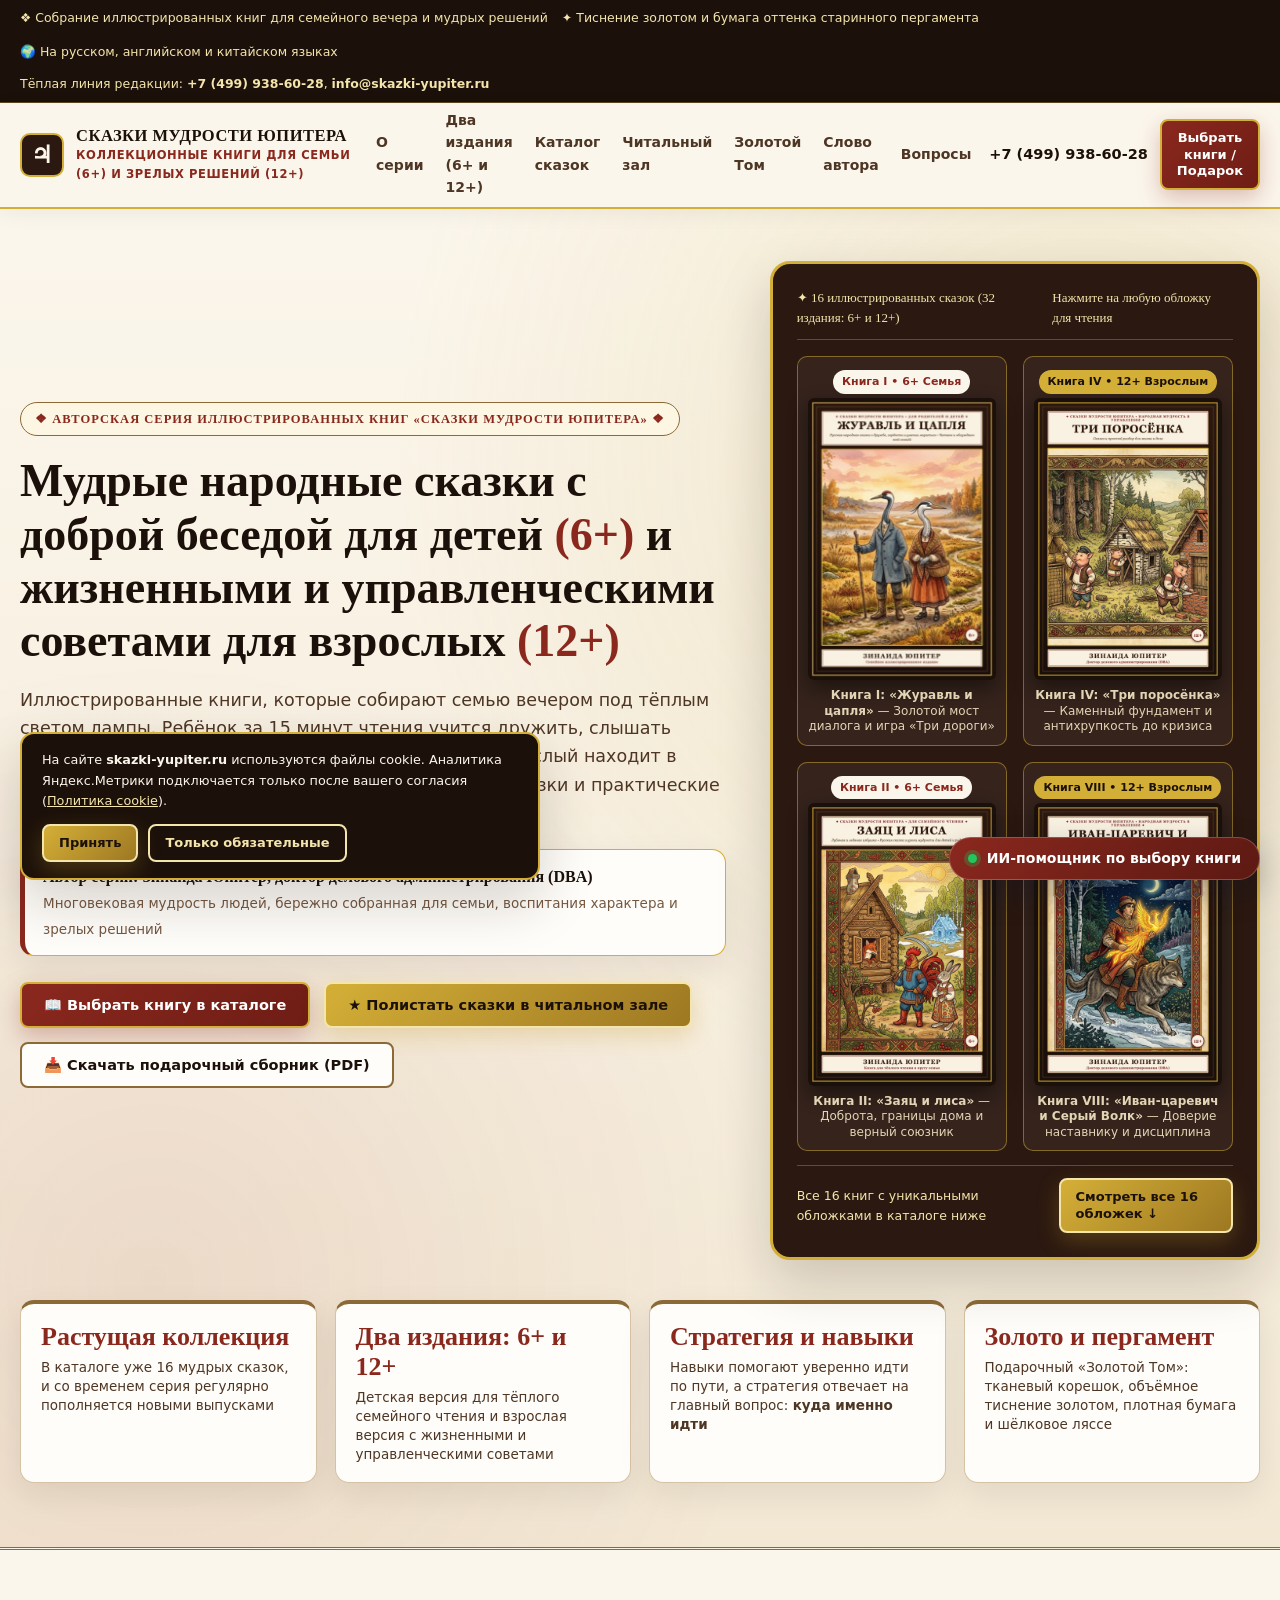
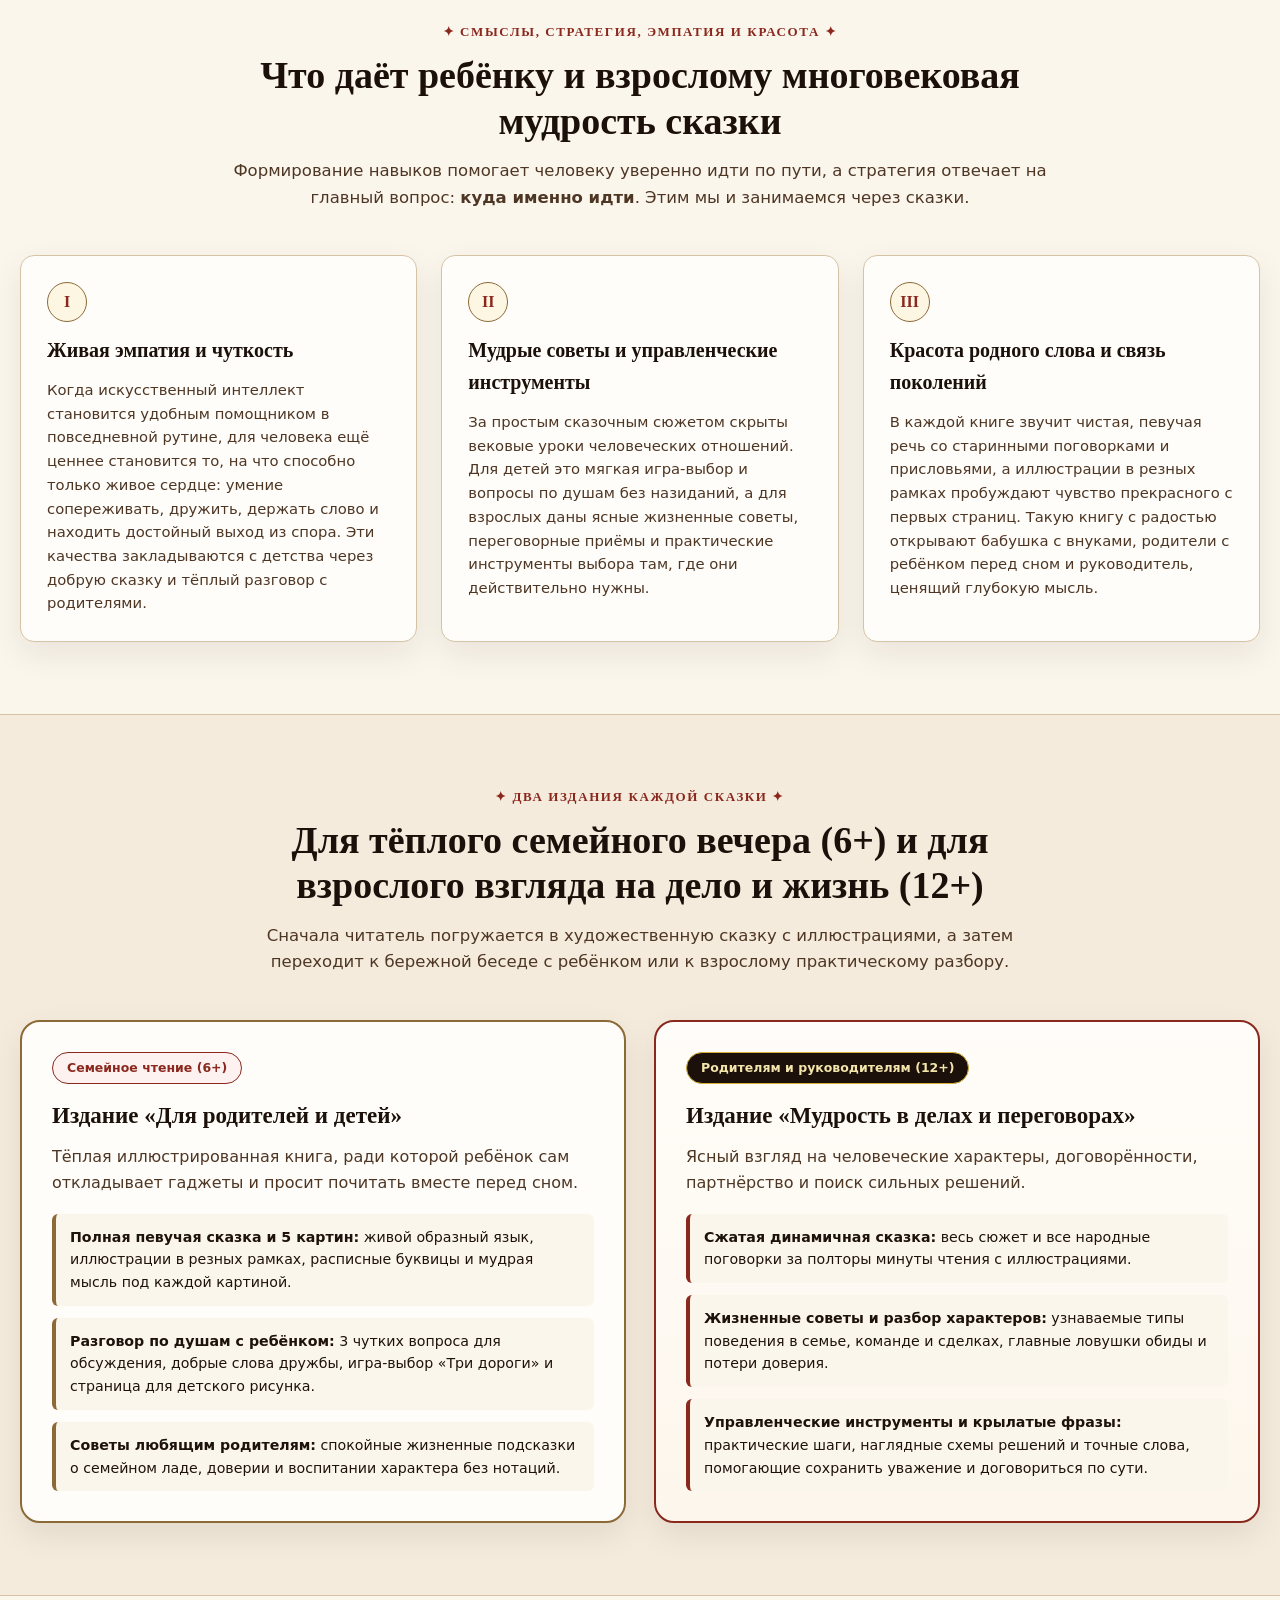
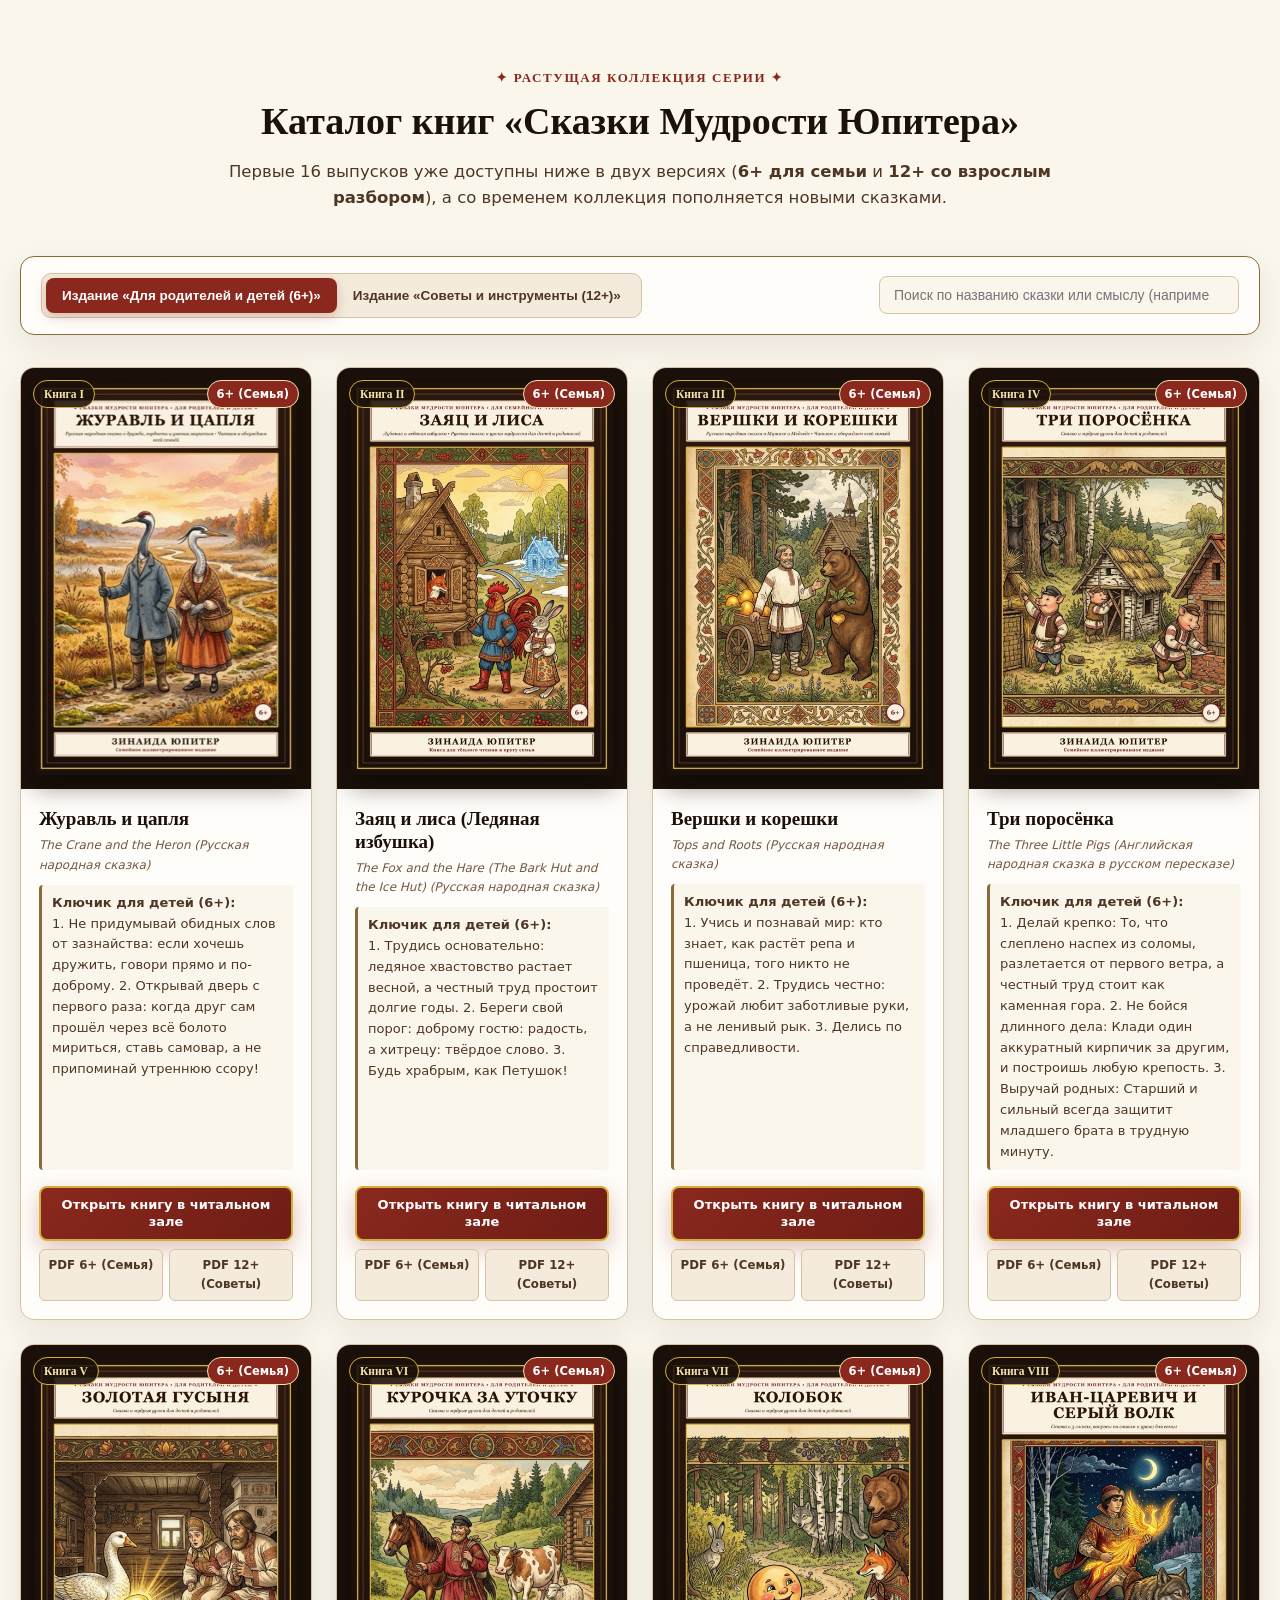
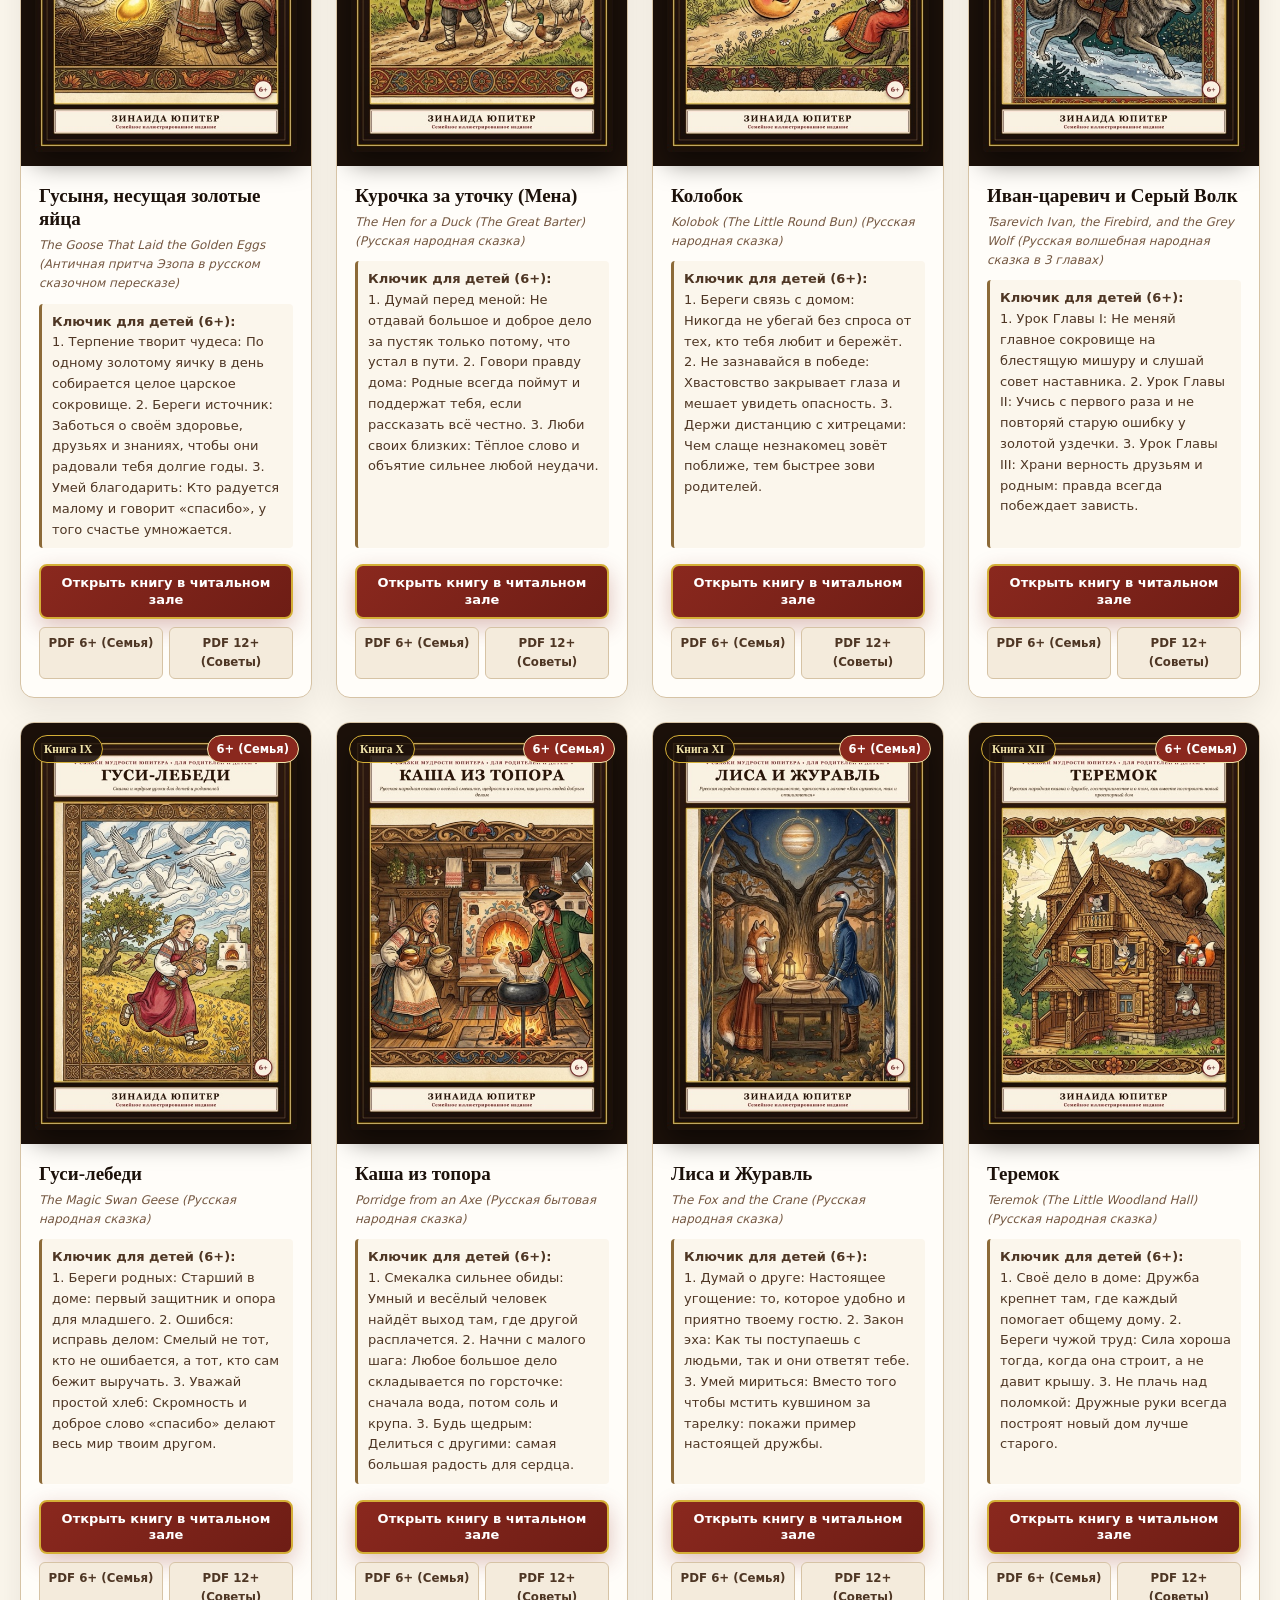
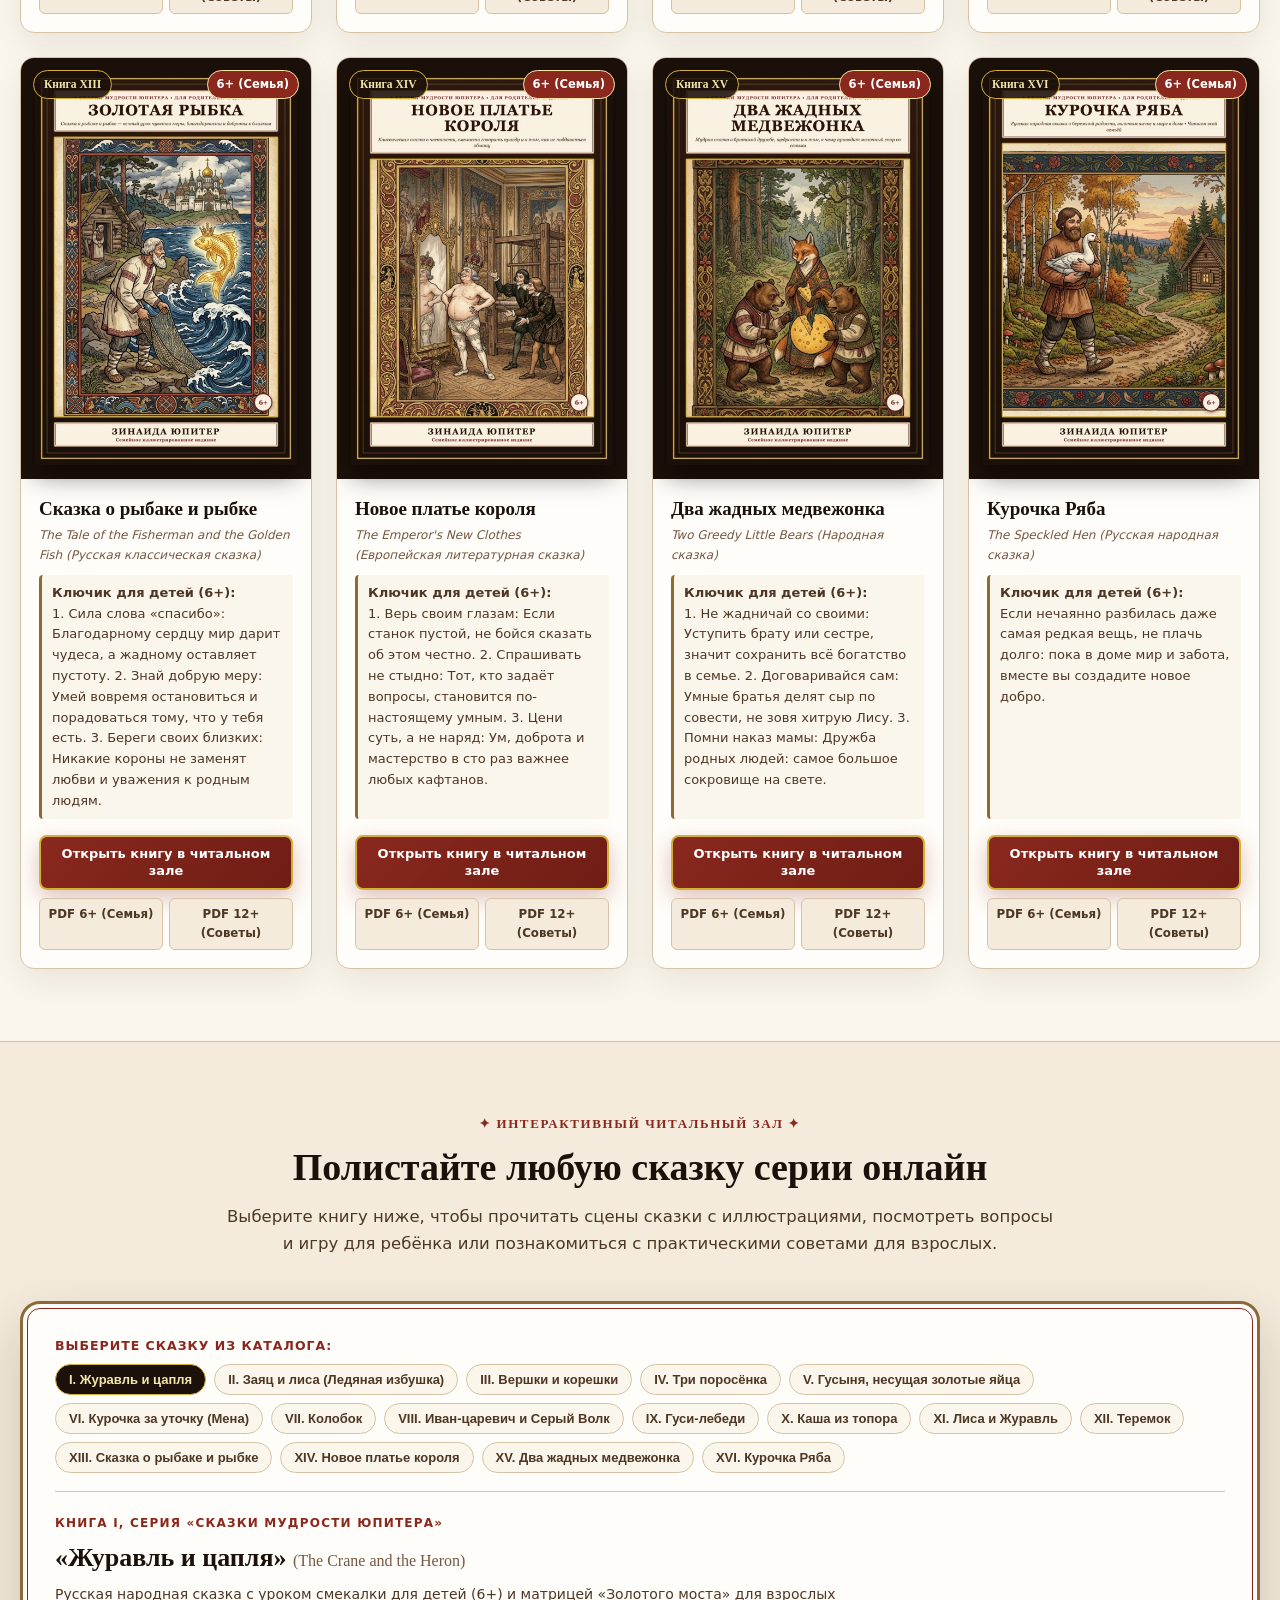
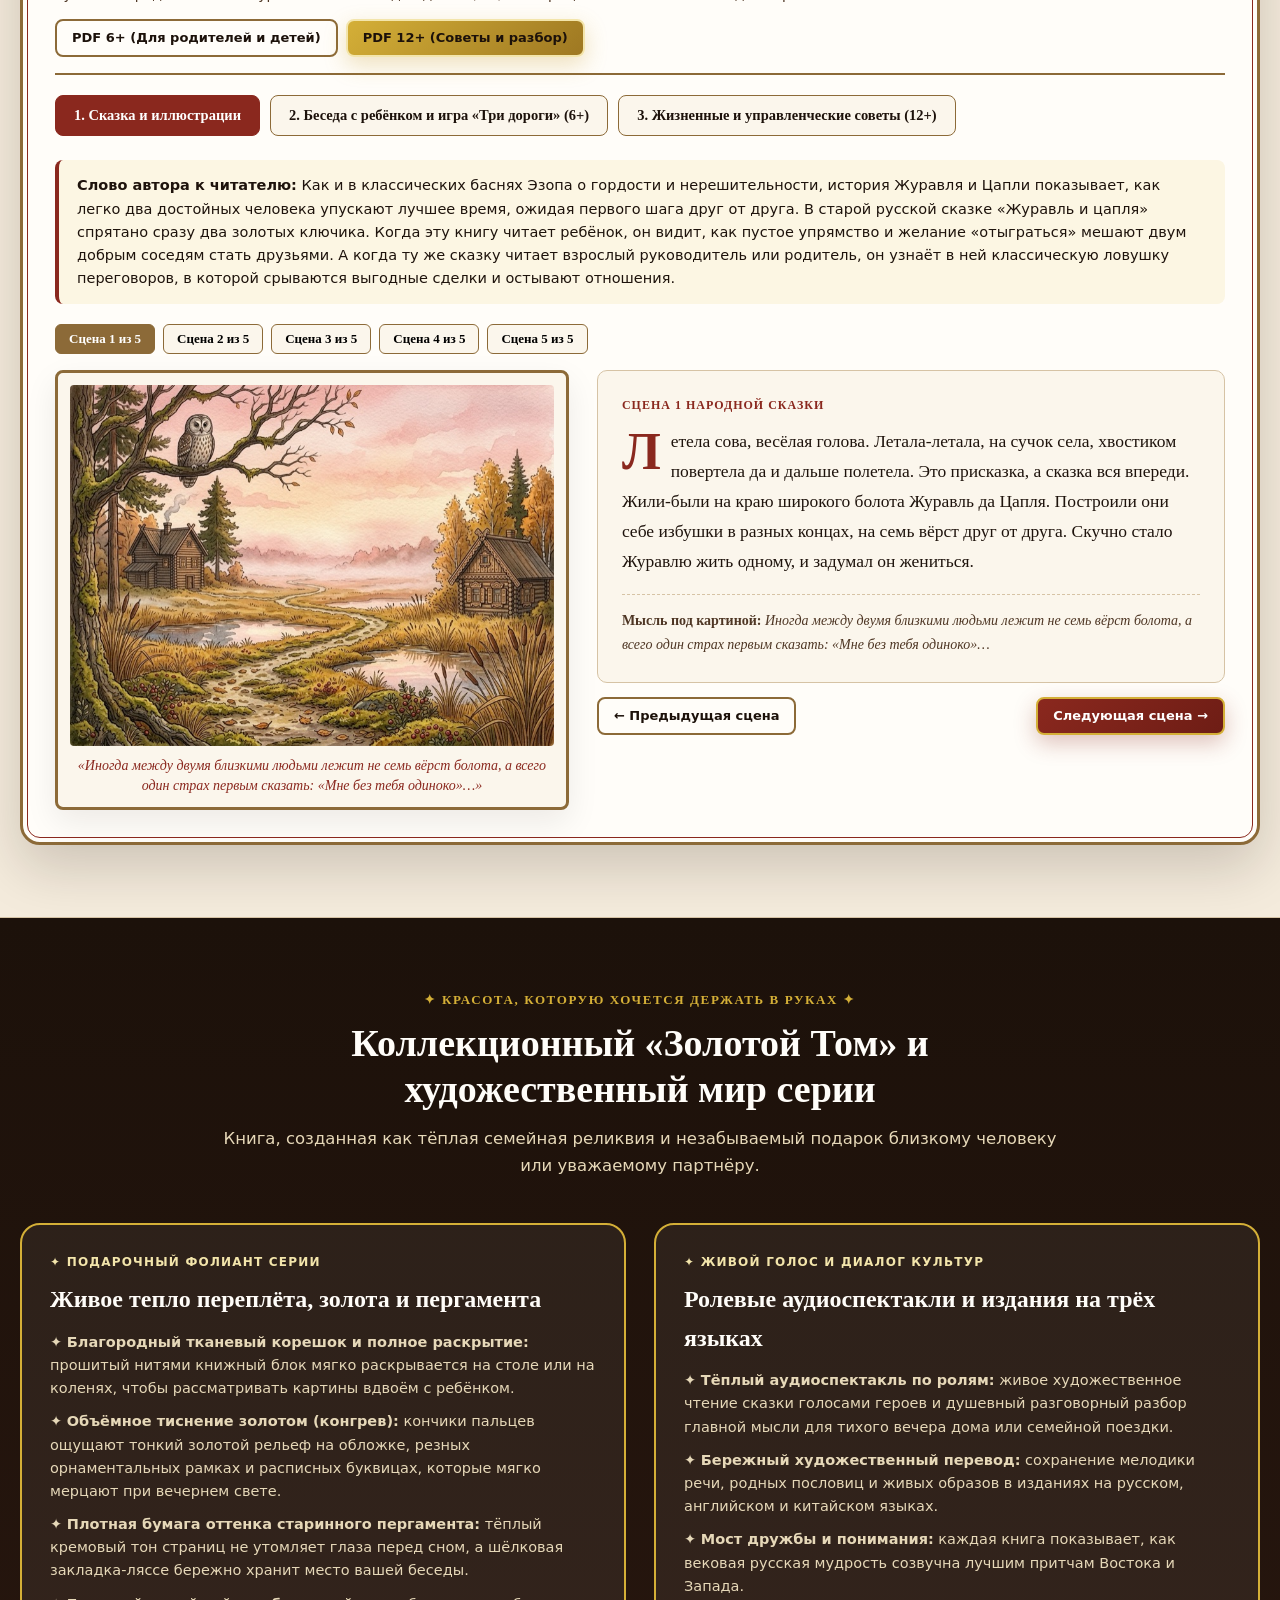
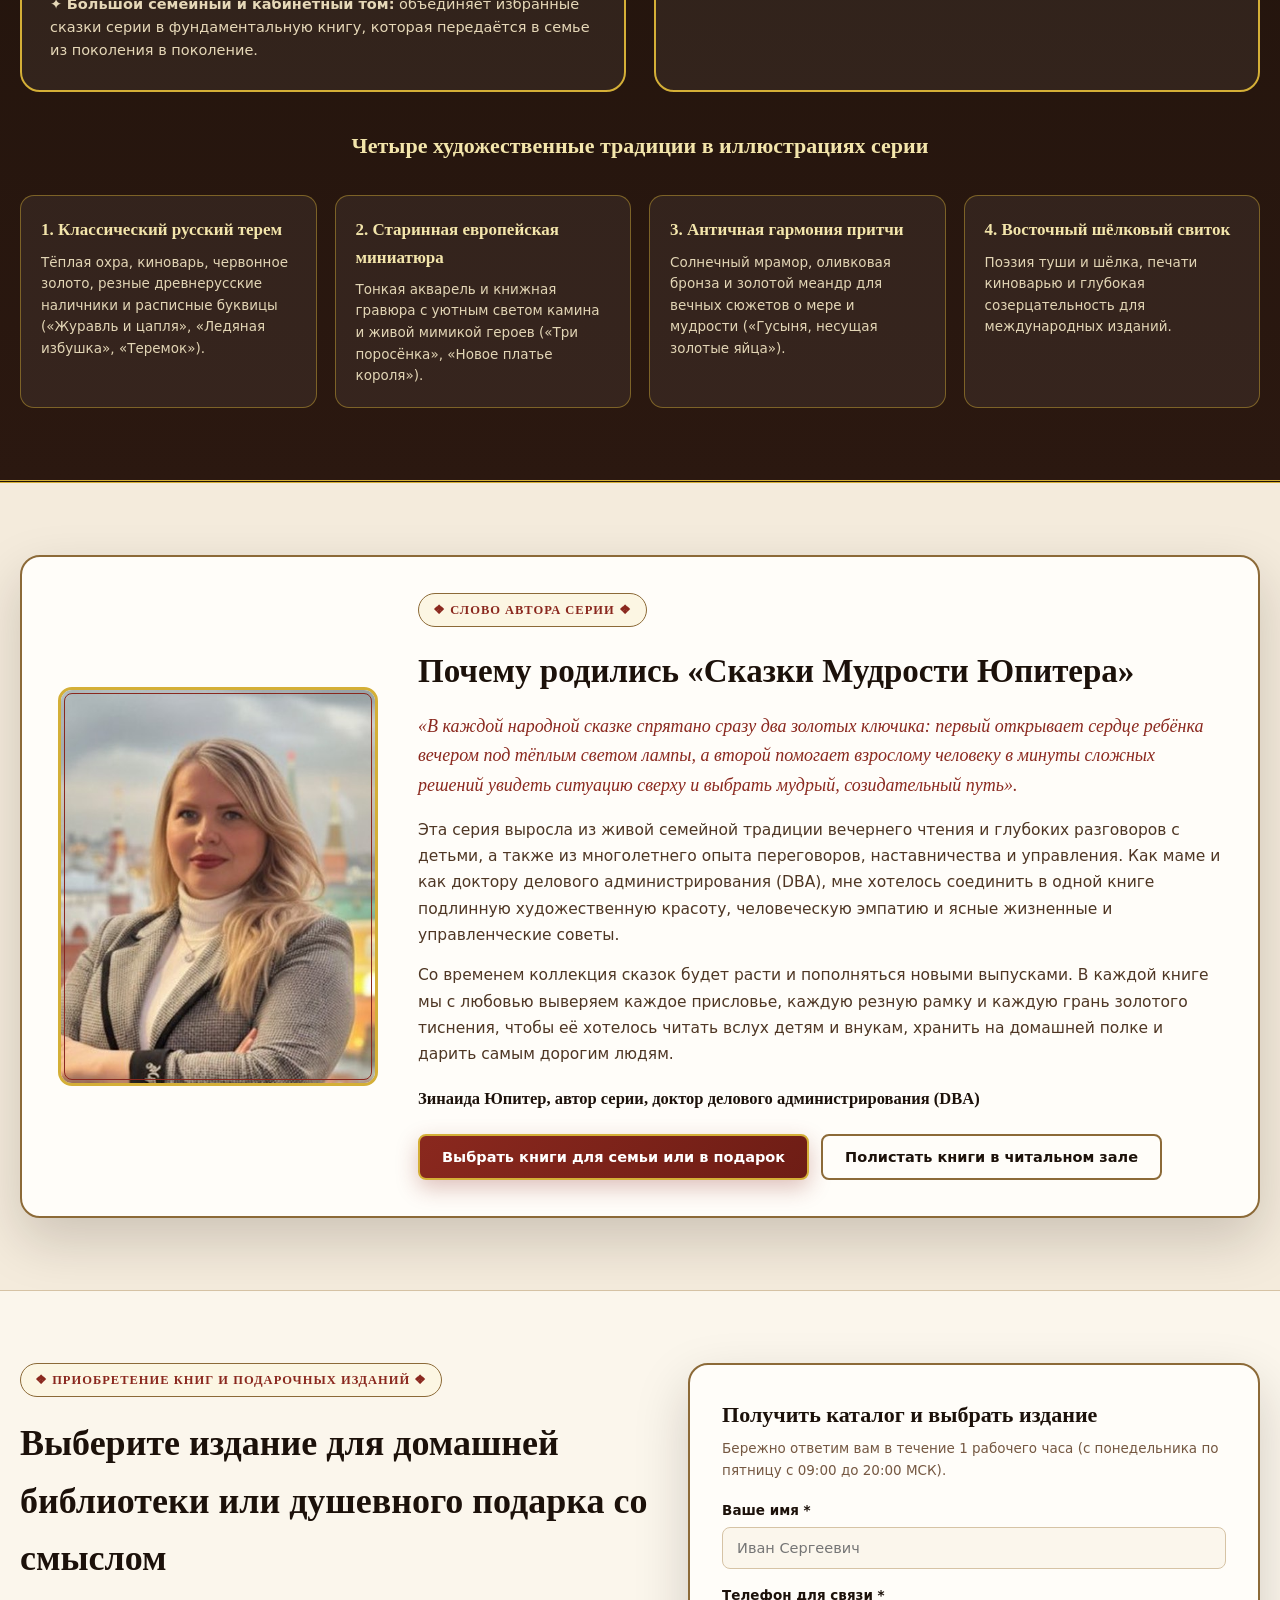
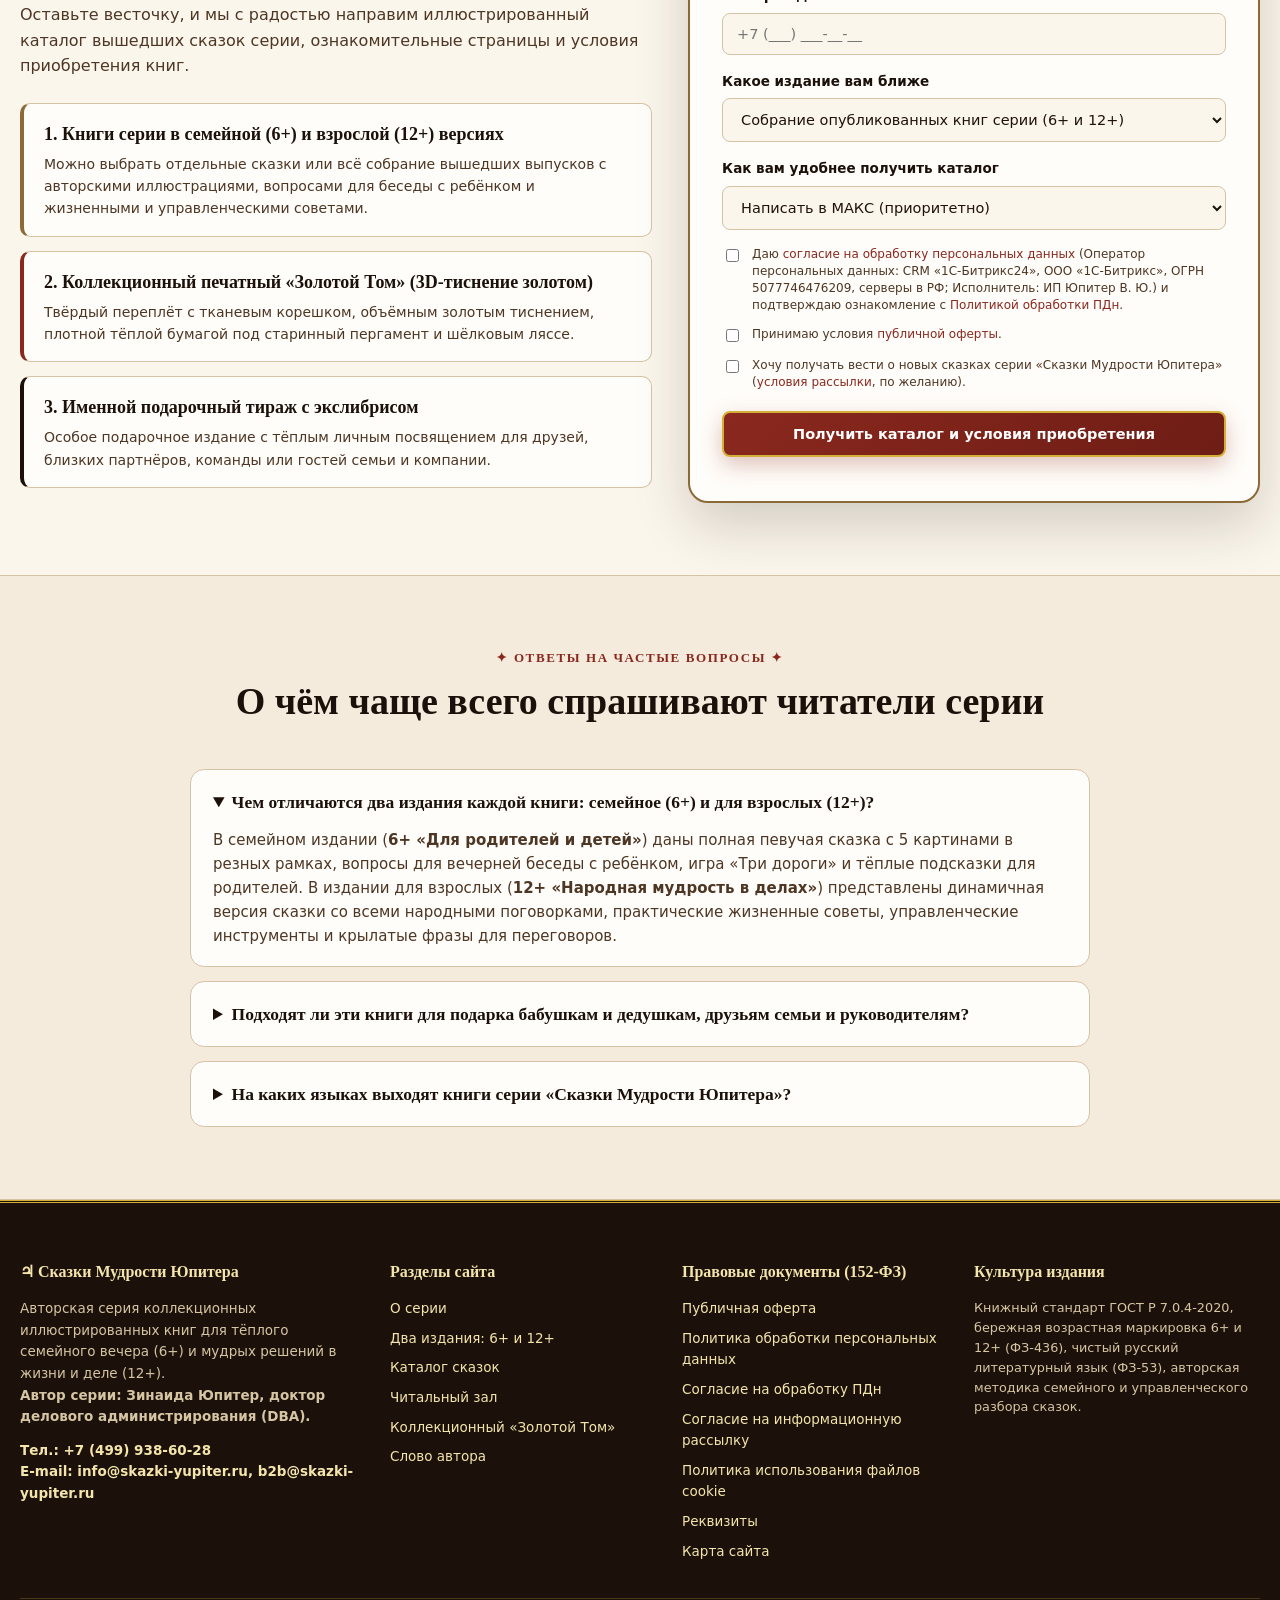
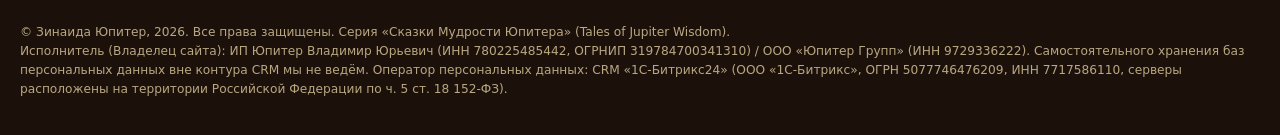
==== commit 2904098b: "feat(ru-site): deploy full interactive Russian site with all 16 distinct book covers and 80 illustra" ====
--- a/index.html
+++ b/index.html
@@ -3,530 +3,996 @@
 <head>
   <meta charset="UTF-8">
   <meta name="viewport" content="width=device-width, initial-scale=1.0">
-  <title>Сказки Мудрости Юпитера — Зинаида Юпитер, DBA | 16 сказок (64 книги PDF: RU + EN)</title>
-  <style>
-    body {
-      margin: 0;
-      font-family: 'Georgia', serif;
-      background: #FAF3E3;
-      color: #23170B;
-    }
-    header {
-      background: linear-gradient(135deg, #5A1414 0%, #2E0909 100%);
-      color: #F9E8B2;
-      padding: 32px 20px;
-      text-align: center;
-      border-bottom: 4px solid #C59B27;
-    }
-    .lang-switch {
-      display: inline-flex;
-      gap: 10px;
-      margin-bottom: 14px;
-      background: rgba(255,255,255,0.08);
-      padding: 6px 12px;
-      border-radius: 20px;
-      border: 1px solid #C59B27;
-    }
-    .lang-switch a {
-      color: #FFFDF7;
-      text-decoration: none;
-      font-size: 14px;
-      font-weight: bold;
-      padding: 4px 10px;
-      border-radius: 14px;
-    }
-    .lang-switch a.active {
-      background: #C59B27;
-      color: #2E0909;
-    }
-    header h1 {
-      margin: 0 0 8px 0;
-      font-size: 28px;
-      letter-spacing: 0.04em;
-    }
-    header p {
-      margin: 4px auto;
-      max-width: 860px;
-      font-size: 16px;
-      color: #F4DFB0;
-    }
-    .container {
-      max-width: 1240px;
-      margin: 0 auto;
-      padding: 28px 20px 60px;
-    }
-    .top-docs {
-      background: #FFFDF7;
-      border: 2px solid #C59B27;
-      border-radius: 10px;
-      padding: 18px 22px;
-      margin-bottom: 28px;
-      box-shadow: 0 4px 14px rgba(90, 20, 20, 0.08);
-    }
-    .top-docs h2 {
-      margin: 0 0 12px 0;
-      color: #6E1D15;
-      font-size: 20px;
-    }
-    .doc-links {
-      display: flex;
-      flex-wrap: wrap;
-      gap: 10px;
-    }
-    .doc-links a {
-      background: #F7E7C4;
-      color: #4A1410;
-      text-decoration: none;
-      padding: 8px 14px;
-      border-radius: 6px;
-      border: 1px solid #C59B27;
-      font-size: 14px;
-      font-weight: bold;
-    }
-    .doc-links a:hover {
-      background: #EED294;
-    }
-    .grid {
-      display: grid;
-      grid-template-columns: repeat(auto-fill, minmax(360px, 1fr));
-      gap: 20px;
-    }
-    .card {
-      background: #FFFDF9;
-      border: 1.5px solid #C8AD78;
-      border-top: 4px solid #7A1C1C;
-      border-radius: 10px;
-      padding: 18px;
-      display: flex;
-      flex-direction: column;
-      justify-content: space-between;
-      box-shadow: 0 3px 10px rgba(0,0,0,0.06);
-    }
-    .card-badge {
-      font-size: 12px;
-      font-weight: bold;
-      color: #8A6621;
-      text-transform: uppercase;
-      letter-spacing: 0.08em;
-    }
-    .card h3 {
-      margin: 6px 0 2px 0;
-      font-size: 20px;
-      color: #6E1D15;
-    }
-    .en-sub {
-      font-style: italic;
-      color: #5C3C1E;
-      font-size: 14px;
-      margin-bottom: 8px;
-    }
-    .desc {
-      font-size: 14px;
-      line-height: 1.4;
-      color: #2C2013;
-      margin: 0 0 14px 0;
-    }
-    .btn-group {
-      display: grid;
-      grid-template-columns: 1fr 1fr;
-      gap: 8px;
-      margin-bottom: 12px;
-    }
-    .btn {
-      display: block;
-      text-align: center;
-      text-decoration: none;
-      padding: 8px 10px;
-      border-radius: 6px;
-      font-size: 13px;
-      font-weight: bold;
-    }
-    .btn-ru-fam {
-      background: #7A1C1C;
-      color: #FFFDF7;
-    }
-    .btn-ru-mgmt {
-      background: #1E4D2B;
-      color: #FFFDF7;
-    }
-    .btn-en-fam {
-      background: #F5E2B8;
-      color: #5A1414;
-      border: 1px solid #B89758;
-    }
-    .btn-en-mgmt {
-      background: #D9EFE0;
-      color: #143A20;
-      border: 1px solid #73A982;
-    }
-    .meta-links {
-      font-size: 12.5px;
-      border-top: 1px dashed #D3B474;
-      padding-top: 8px;
-      color: #6E4E23;
-    }
-    .meta-links a {
-      color: #7A1C1C;
-      text-decoration: none;
-      font-weight: bold;
-    }
-    footer {
-      text-align: center;
-      padding: 24px;
-      font-size: 13px;
-      color: #5A3E28;
-      border-top: 1px solid #D3B474;
-    }
-</style>
+  <title>Сказки Мудрости Юпитера: коллекционные иллюстрированные книги для детей (6+) и взрослых (12+)</title>
+  <meta name="description" content="Пополняемая коллекция иллюстрированных книг серии «Сказки Мудрости Юпитера». Певучие народные сказки с вопросами для тёплой беседы с ребёнком (6+) и жизненными и управленческими советами для взрослых (12+).">
+  <link rel="canonical" href="https://skazki-yupiter.ru/">
+  <link rel="icon" type="image/svg+xml" href="img/favicon.svg">
+  <link rel="apple-touch-icon" href="img/favicon.svg">
+  <link rel="preload" as="image" href="img/covers/b1_fam.jpg?v=20261027v4" fetchpriority="high">
+
+  <!-- Open Graph -->
+  <meta property="og:type" content="website">
+  <meta property="og:site_name" content="Сказки Мудрости Юпитера">
+  <meta property="og:title" content="Сказки Мудрости Юпитера: семейные книги (6+) и мудрые советы для взрослых (12+)">
+  <meta property="og:description" content="Растущая коллекция иллюстрированных книг: народные сказки с картинами в резных рамках, добрые вопросы для беседы с ребёнком и практические жизненные и управленческие инструменты для взрослых.">
+  <meta property="og:url" content="https://skazki-yupiter.ru/">
+  <meta property="og:image" content="https://skazki-yupiter.ru/img/og-image.jpg">
+  <meta property="og:locale" content="ru_RU">
+
+  <link rel="stylesheet" href="css/style.css?v=20261027v4">
+  <link rel="stylesheet" href="css/ai-consultant.css?v=20261027f">
+
+  <!-- Schema.org JSON-LD: Organization + BookSeries + Person + FAQPage -->
+  <script type="application/ld+json">
+  {
+    "@context": "https://schema.org",
+    "@graph": [
+      {
+        "@type": "Organization",
+        "@id": "https://skazki-yupiter.ru/#organization",
+        "name": "Авторская серия коллекционных книг «Сказки Мудрости Юпитера»",
+        "url": "https://skazki-yupiter.ru/",
+        "logo": "https://skazki-yupiter.ru/img/logo.svg",
+        "telephone": "+7-499-938-60-28",
+        "email": "info@skazki-yupiter.ru",
+        "sameAs": [
+          "https://t.me/iupiter_group"
+        ]
+      },
+      {
+        "@type": "Person",
+        "@id": "https://skazki-yupiter.ru/#author",
+        "name": "Зинаида Юпитер",
+        "honorificSuffix": "DBA",
+        "jobTitle": "Автор серии «Сказки Мудрости Юпитера», доктор делового администрирования (DBA)",
+        "image": "https://skazki-yupiter.ru/img/zinaida-portrait.jpg"
+      },
+      {
+        "@type": "BookSeries",
+        "@id": "https://skazki-yupiter.ru/#bookseries",
+        "name": "Сказки Мудрости Юпитера",
+        "alternateName": "Tales of Jupiter Wisdom",
+        "author": {
+          "@id": "https://skazki-yupiter.ru/#author"
+        },
+        "numberOfItems": 16,
+        "inLanguage": ["ru", "en", "zh-CN"],
+        "description": "Коллекционная серия иллюстрированных книг: народные сказки в авторском художественном оформлении с доброй беседой для детей (6+) и практическими советами и управленческими инструментами для взрослых (12+)."
+      },
+      {
+        "@type": "FAQPage",
+        "@id": "https://skazki-yupiter.ru/#faqpage",
+        "mainEntity": [
+          {
+            "@type": "Question",
+            "name": "Чем отличаются два издания каждой книги: семейное (6+) и для взрослых (12+)?",
+            "acceptedAnswer": {
+              "@type": "Answer",
+              "text": "В семейном издании (6+ «Для родителей и детей») даны полная певучая сказка с 5 картинами, вопросы для доверительной беседы с ребёнком, игра «Три дороги» и тёплые советы родителям. В издании для взрослых (12+) представлены динамичная версия сказки со всеми народными поговорками, практические советы, управленческие инструменты, разбор жизненных ситуаций и крылатые фразы для переговоров."
+            }
+          },
+          {
+            "@type": "Question",
+            "name": "Как устроен коллекционный печатный «Золотой Том»?",
+            "acceptedAnswer": {
+              "@type": "Answer",
+              "text": "Печатный «Золотой Том» объединяет избранные сказки серии в переплёте коллекционного подарочного класса: тканевый корешок, глубокое рельефное 3D-тиснение золотом на обложке, резных рамках и буквицах, плотная тёплая бумага оттенка старинного пергамента и шёлковая закладка-ляссе."
+            }
+          }
+        ]
+      }
+    ]
+  }
+  </script>
 </head>
 <body>
-  <header>
-    <div class="lang-switch">
-      <a href="index.html" class="active">🇷🇺 Русская витрина (RU)</a>
-      <a href="en.html">🇬🇧 English Showcase (EN)</a>
-    </div>
-    <h1>✦ СКАЗКИ МУДРОСТИ ЮПИТЕРА • JUPITER WISDOM TALES ✦</h1>
-    <p>Авторская серия Зинаиды Юпитер, доктора делового администрирования (DBA)</p>
-    <p>16 сказок • 32 книги на русском (6+ и 12+) • 32 книги на английском для Amazon KDP (всего 64 книги PDF)</p>
-  </header>
-  <div class="container">
-    <div class="top-docs">
-      <h2>🏛 Стратегия, Реестр 16 сказок, Совет 18 экспертов и Пакет Amazon KDP</h2>
-      <div class="doc-links">
-        <a href="01_%D0%A1%D1%82%D1%80%D0%B0%D1%82%D0%B5%D0%B3%D0%B8%D1%8F_%D0%90%D0%BB%D0%B3%D0%BE%D1%80%D0%B8%D1%82%D0%BC%D1%8B_%D0%B8_%D0%9A%D0%B0%D1%82%D0%B0%D0%BB%D0%BE%D0%B3/%D0%A0%D0%B5%D0%B5%D1%81%D1%82%D1%80_16_%D0%A1%D0%BA%D0%B0%D0%B7%D0%BE%D0%BA_%D0%A1%D0%B2%D0%B5%D1%80%D0%BA%D0%B0_RU_EN.md" target="_blank">📋 Реестр и сверка всех 16 сказок (RU + EN)</a>
-        <a href="01_%D0%A1%D1%82%D1%80%D0%B0%D1%82%D0%B5%D0%B3%D0%B8%D1%8F_%D0%90%D0%BB%D0%B3%D0%BE%D1%80%D0%B8%D1%82%D0%BC%D1%8B_%D0%B8_%D0%9A%D0%B0%D1%82%D0%B0%D0%BB%D0%BE%D0%B3/%D0%98%D0%B4%D0%B5%D0%B0%D0%BB%D1%8C%D0%BD%D1%8B%D0%B9_%D0%9C%D0%B0%D1%81%D1%82%D0%B5%D1%80_%D0%9F%D1%80%D0%BE%D0%BC%D0%BF%D1%82_%D0%A1%D0%BE%D0%B2%D0%B5%D1%82%D0%B0_18_%D0%AD%D0%BA%D1%81%D0%BF%D0%B5%D1%80%D1%82%D0%BE%D0%B2.md" target="_blank">📜 Идеальный Мастер-Промпт (18 экспертов)</a>
-        <a href="03_%D0%9E%D0%B1%D1%80%D0%B0%D0%B7%D1%86%D1%8B_%D0%9A%D0%BD%D0%B8%D0%B3_EN_%D0%B8_%D0%91%D0%A0%D0%98%D0%9A%D0%A1/%D0%9F%D0%BE%D0%BB%D0%BD%D1%8B%D0%B9_%D0%9F%D0%B0%D0%BA%D0%B5%D1%82_%D0%9F%D1%83%D0%B1%D0%BB%D0%B8%D0%BA%D0%B0%D1%86%D0%B8%D0%B8_Amazon_KDP_%D0%92%D1%81%D0%B5_16_%D0%9A%D0%BD%D0%B8%D0%B3.md" target="_blank">🌎 Полный Пакет Amazon KDP (Все 16 книг)</a>
-        <a href="01_%D0%A1%D1%82%D1%80%D0%B0%D1%82%D0%B5%D0%B3%D0%B8%D1%8F_%D0%90%D0%BB%D0%B3%D0%BE%D1%80%D0%B8%D1%82%D0%BC%D1%8B_%D0%B8_%D0%9A%D0%B0%D1%82%D0%B0%D0%BB%D0%BE%D0%B3/%D0%90%D1%83%D0%B4%D0%B8%D1%82_%D0%A1%D0%BE%D0%B2%D0%B5%D1%82%D0%B0_18_%D0%AD%D0%BA%D1%81%D0%BF%D0%B5%D1%80%D1%82%D0%BE%D0%B2_%D0%9C%D0%B8%D1%80%D0%BE%D0%B2%D0%BE%D0%B9_%D0%9E%D0%BF%D1%8B%D1%82_%D0%B8_%D0%9F%D1%80%D0%B0%D0%B2%D0%BE.md" target="_blank">⚖️ Аудит Совета 18 экспертов и Право</a>
-        <a href="en.html">🇬🇧 Switch to English Showcase</a>
-        <a href="https://github.com/jupitergroop/skazki-mudrosti-yupiter" target="_blank">💻 Открыть весь репозиторий на GitHub</a>
-      </div>
-    </div>
-    <div class="grid">
-      
-        <div class="card">
-          <div class="card-badge">Выпуск 01 • Issue 01</div>
-          <h3>«Журавль и цапля»</h3>
-          <div class="en-sub">The Crane and the Heron</div>
-          <p class="desc">Золотой мост диалога против качелей гордыни и обиды (Переговоры и BATNA)</p>
-          <div class="btn-group">
-            <a class="btn btn-ru-fam" href="02_%D0%9E%D0%B1%D1%80%D0%B0%D0%B7%D1%86%D1%8B_%D0%9A%D0%BD%D0%B8%D0%B3_%D0%9D%D0%B0_%D0%A0%D1%83%D1%81%D1%81%D0%BA%D0%BE%D0%BC/01_%D0%9A%D0%BD%D0%B8%D0%B3%D0%B0_1_%D0%96%D1%83%D1%80%D0%B0%D0%B2%D0%BB%D1%8C_%D0%B8_%D0%A6%D0%B0%D0%BF%D0%BB%D1%8F_%D0%94%D0%9B%D0%AF_%D0%A0%D0%9E%D0%94%D0%98%D0%A2%D0%95%D0%9B%D0%95%D0%99_%D0%98_%D0%94%D0%95%D0%A2%D0%95%D0%99_RU.pdf" target="_blank">🇷🇺 Семейная (6+) PDF</a>
-            <a class="btn btn-ru-mgmt" href="02_%D0%9E%D0%B1%D1%80%D0%B0%D0%B7%D1%86%D1%8B_%D0%9A%D0%BD%D0%B8%D0%B3_%D0%9D%D0%B0_%D0%A0%D1%83%D1%81%D1%81%D0%BA%D0%BE%D0%BC/01%D0%91_%D0%9A%D0%BD%D0%B8%D0%B3%D0%B0_1_%D0%96%D1%83%D1%80%D0%B0%D0%B2%D0%BB%D1%8C_%D0%B8_%D0%A6%D0%B0%D0%BF%D0%BB%D1%8F_%D0%A3%D0%9F%D0%A0%D0%90%D0%92%D0%9B%D0%95%D0%9D%D0%A7%D0%95%D0%A1%D0%9A%D0%98%D0%99_%D0%A0%D0%90%D0%97%D0%91%D0%9E%D0%A0_RU.pdf" target="_blank">🇷🇺 Управленческая (12+) PDF</a>
-            <a class="btn btn-en-fam" href="03_%D0%9E%D0%B1%D1%80%D0%B0%D0%B7%D1%86%D1%8B_%D0%9A%D0%BD%D0%B8%D0%B3_EN_%D0%B8_%D0%91%D0%A0%D0%98%D0%9A%D0%A1/01_EN_The_Crane_and_The_Heron_Family_Edition_6plus.pdf" target="_blank">🇬🇧 EN Family (6+) PDF</a>
-            <a class="btn btn-en-mgmt" href="03_%D0%9E%D0%B1%D1%80%D0%B0%D0%B7%D1%86%D1%8B_%D0%9A%D0%BD%D0%B8%D0%B3_EN_%D0%B8_%D0%91%D0%A0%D0%98%D0%9A%D0%A1/01B_EN_The_Crane_and_The_Heron_Executive_Edition_12plus.pdf" target="_blank">🇬🇧 EN Executive (12+) PDF</a>
-          </div>
-          <div class="meta-links">
-            <a href="04_%D0%9C%D0%BE%D0%B4%D1%83%D0%BB%D1%8C%D0%BD%D0%B0%D1%8F_%D0%B1%D0%B0%D0%B7%D0%B0_%D0%B5%D0%B4%D0%B8%D0%BD%D0%B8%D1%86_%D0%B8%D1%81%D1%82%D0%BE%D1%80%D0%B8%D0%B9/book1_zhuravl_i_caplya_story_unit.yaml" target="_blank">YAML</a> •
-            <a href="04_%D0%9C%D0%BE%D0%B4%D1%83%D0%BB%D1%8C%D0%BD%D0%B0%D1%8F_%D0%B1%D0%B0%D0%B7%D0%B0_%D0%B5%D0%B4%D0%B8%D0%BD%D0%B8%D1%86_%D0%B8%D1%81%D1%82%D0%BE%D1%80%D0%B8%D0%B9/book1_zhuravl_i_caplya_story_unit.json" target="_blank">JSON</a> •
-            <a href="05_%D0%98%D0%BD%D1%82%D0%B5%D1%80%D0%B0%D0%BA%D1%82%D0%B8%D0%B2%D0%BD%D1%8B%D0%B5_%D1%80%D0%B0%D0%B7%D0%B1%D0%BE%D1%80%D1%8B_%D0%B8_%D0%9A%D1%83%D1%80%D1%81%D1%8B/book1_zhuravl_i_caplya_interactive_case.md" target="_blank">Кейс</a> •
-            <a href="05_%D0%98%D0%BD%D1%82%D0%B5%D1%80%D0%B0%D0%BA%D1%82%D0%B8%D0%B2%D0%BD%D1%8B%D0%B5_%D1%80%D0%B0%D0%B7%D0%B1%D0%BE%D1%80%D1%8B_%D0%B8_%D0%9A%D1%83%D1%80%D1%81%D1%8B/book1_zhuravl_i_caplya_course_module.md" target="_blank">Модуль курса</a> •
-            <a href="05_%D0%98%D0%BD%D1%82%D0%B5%D1%80%D0%B0%D0%BA%D1%82%D0%B8%D0%B2%D0%BD%D1%8B%D0%B5_%D1%80%D0%B0%D0%B7%D0%B1%D0%BE%D1%80%D1%8B_%D0%B8_%D0%9A%D1%83%D1%80%D1%81%D1%8B/book1_zhuravl_i_caplya_ai_mentor_config.json" target="_blank">ИИ-наставник</a>
-          </div>
-        </div>
-        
-        <div class="card">
-          <div class="card-badge">Выпуск 02 • Issue 02</div>
-          <h3>«Заяц и лиса (Ледяная избушка)»</h3>
-          <div class="en-sub">The Ice Hut and the Bark Cottage</div>
-          <p class="desc">Доброта с твёрдыми границами и защитой дома и базовых активов</p>
-          <div class="btn-group">
-            <a class="btn btn-ru-fam" href="02_%D0%9E%D0%B1%D1%80%D0%B0%D0%B7%D1%86%D1%8B_%D0%9A%D0%BD%D0%B8%D0%B3_%D0%9D%D0%B0_%D0%A0%D1%83%D1%81%D1%81%D0%BA%D0%BE%D0%BC/02_%D0%9A%D0%BD%D0%B8%D0%B3%D0%B0_2_%D0%97%D0%B0%D1%8F%D1%86_%D0%B8_%D0%9B%D0%B8%D1%81%D0%B0_%D0%9B%D0%B5%D0%B4%D1%8F%D0%BD%D0%B0%D1%8F_%D0%98%D0%B7%D0%B1%D1%83%D1%88%D0%BA%D0%B0_%D0%94%D0%9B%D0%AF_%D0%A0%D0%9E%D0%94%D0%98%D0%A2%D0%95%D0%9B%D0%95%D0%99_%D0%98_%D0%94%D0%95%D0%A2%D0%95%D0%99_RU.pdf" target="_blank">🇷🇺 Семейная (6+) PDF</a>
-            <a class="btn btn-ru-mgmt" href="02_%D0%9E%D0%B1%D1%80%D0%B0%D0%B7%D1%86%D1%8B_%D0%9A%D0%BD%D0%B8%D0%B3_%D0%9D%D0%B0_%D0%A0%D1%83%D1%81%D1%81%D0%BA%D0%BE%D0%BC/02%D0%91_%D0%9A%D0%BD%D0%B8%D0%B3%D0%B0_2_%D0%97%D0%B0%D1%8F%D1%86_%D0%B8_%D0%9B%D0%B8%D1%81%D0%B0_%D0%9B%D0%B5%D0%B4%D1%8F%D0%BD%D0%B0%D1%8F_%D0%98%D0%B7%D0%B1%D1%83%D1%88%D0%BA%D0%B0_%D0%A3%D0%9F%D0%A0%D0%90%D0%92%D0%9B%D0%95%D0%9D%D0%A7%D0%95%D0%A1%D0%9A%D0%98%D0%99_%D0%A0%D0%90%D0%97%D0%91%D0%9E%D0%A0_RU.pdf" target="_blank">🇷🇺 Управленческая (12+) PDF</a>
-            <a class="btn btn-en-fam" href="03_%D0%9E%D0%B1%D1%80%D0%B0%D0%B7%D1%86%D1%8B_%D0%9A%D0%BD%D0%B8%D0%B3_EN_%D0%B8_%D0%91%D0%A0%D0%98%D0%9A%D0%A1/02_EN_The_Ice_Hut_and_The_Bark_Cottage_Family_Edition_6plus.pdf" target="_blank">🇬🇧 EN Family (6+) PDF</a>
-            <a class="btn btn-en-mgmt" href="03_%D0%9E%D0%B1%D1%80%D0%B0%D0%B7%D1%86%D1%8B_%D0%9A%D0%BD%D0%B8%D0%B3_EN_%D0%B8_%D0%91%D0%A0%D0%98%D0%9A%D0%A1/02B_EN_The_Ice_Hut_and_The_Bark_Cottage_Executive_Edition_12plus.pdf" target="_blank">🇬🇧 EN Executive (12+) PDF</a>
-          </div>
-          <div class="meta-links">
-            <a href="04_%D0%9C%D0%BE%D0%B4%D1%83%D0%BB%D1%8C%D0%BD%D0%B0%D1%8F_%D0%B1%D0%B0%D0%B7%D0%B0_%D0%B5%D0%B4%D0%B8%D0%BD%D0%B8%D1%86_%D0%B8%D1%81%D1%82%D0%BE%D1%80%D0%B8%D0%B9/book2_zayac_i_lisa_ledyanaya_izbushka_story_unit.yaml" target="_blank">YAML</a> •
-            <a href="04_%D0%9C%D0%BE%D0%B4%D1%83%D0%BB%D1%8C%D0%BD%D0%B0%D1%8F_%D0%B1%D0%B0%D0%B7%D0%B0_%D0%B5%D0%B4%D0%B8%D0%BD%D0%B8%D1%86_%D0%B8%D1%81%D1%82%D0%BE%D1%80%D0%B8%D0%B9/book2_zayac_i_lisa_ledyanaya_izbushka_story_unit.json" target="_blank">JSON</a> •
-            <a href="05_%D0%98%D0%BD%D1%82%D0%B5%D1%80%D0%B0%D0%BA%D1%82%D0%B8%D0%B2%D0%BD%D1%8B%D0%B5_%D1%80%D0%B0%D0%B7%D0%B1%D0%BE%D1%80%D1%8B_%D0%B8_%D0%9A%D1%83%D1%80%D1%81%D1%8B/book2_zayac_i_lisa_ledyanaya_izbushka_interactive_case.md" target="_blank">Кейс</a> •
-            <a href="05_%D0%98%D0%BD%D1%82%D0%B5%D1%80%D0%B0%D0%BA%D1%82%D0%B8%D0%B2%D0%BD%D1%8B%D0%B5_%D1%80%D0%B0%D0%B7%D0%B1%D0%BE%D1%80%D1%8B_%D0%B8_%D0%9A%D1%83%D1%80%D1%81%D1%8B/book2_zayac_i_lisa_ledyanaya_izbushka_course_module.md" target="_blank">Модуль курса</a> •
-            <a href="05_%D0%98%D0%BD%D1%82%D0%B5%D1%80%D0%B0%D0%BA%D1%82%D0%B8%D0%B2%D0%BD%D1%8B%D0%B5_%D1%80%D0%B0%D0%B7%D0%B1%D0%BE%D1%80%D1%8B_%D0%B8_%D0%9A%D1%83%D1%80%D1%81%D1%8B/book2_zayac_i_lisa_ledyanaya_izbushka_ai_mentor_config.json" target="_blank">ИИ-наставник</a>
-          </div>
-        </div>
-        
-        <div class="card">
-          <div class="card-badge">Выпуск 03 • Issue 03</div>
-          <h3>«Вершки и корешки»</h3>
-          <div class="en-sub">Tops and Bottoms</div>
-          <p class="desc">Знание сути предмета («ботаники дела») и честный уговор на берегу (SLA)</p>
-          <div class="btn-group">
-            <a class="btn btn-ru-fam" href="02_%D0%9E%D0%B1%D1%80%D0%B0%D0%B7%D1%86%D1%8B_%D0%9A%D0%BD%D0%B8%D0%B3_%D0%9D%D0%B0_%D0%A0%D1%83%D1%81%D1%81%D0%BA%D0%BE%D0%BC/03_%D0%9A%D0%BD%D0%B8%D0%B3%D0%B0_3_%D0%92%D0%B5%D1%80%D1%88%D0%BA%D0%B8_%D0%B8_%D0%9A%D0%BE%D1%80%D0%B5%D1%88%D0%BA%D0%B8_%D0%94%D0%9B%D0%AF_%D0%A0%D0%9E%D0%94%D0%98%D0%A2%D0%95%D0%9B%D0%95%D0%99_%D0%98_%D0%94%D0%95%D0%A2%D0%95%D0%99_RU.pdf" target="_blank">🇷🇺 Семейная (6+) PDF</a>
-            <a class="btn btn-ru-mgmt" href="02_%D0%9E%D0%B1%D1%80%D0%B0%D0%B7%D1%86%D1%8B_%D0%9A%D0%BD%D0%B8%D0%B3_%D0%9D%D0%B0_%D0%A0%D1%83%D1%81%D1%81%D0%BA%D0%BE%D0%BC/03%D0%91_%D0%9A%D0%BD%D0%B8%D0%B3%D0%B0_3_%D0%92%D0%B5%D1%80%D1%88%D0%BA%D0%B8_%D0%B8_%D0%9A%D0%BE%D1%80%D0%B5%D1%88%D0%BA%D0%B8_%D0%A3%D0%9F%D0%A0%D0%90%D0%92%D0%9B%D0%95%D0%9D%D0%A7%D0%95%D0%A1%D0%9A%D0%98%D0%99_%D0%A0%D0%90%D0%97%D0%91%D0%9E%D0%A0_RU.pdf" target="_blank">🇷🇺 Управленческая (12+) PDF</a>
-            <a class="btn btn-en-fam" href="03_%D0%9E%D0%B1%D1%80%D0%B0%D0%B7%D1%86%D1%8B_%D0%9A%D0%BD%D0%B8%D0%B3_EN_%D0%B8_%D0%91%D0%A0%D0%98%D0%9A%D0%A1/03_EN_Tops_and_Bottoms_Family_Edition_6plus.pdf" target="_blank">🇬🇧 EN Family (6+) PDF</a>
-            <a class="btn btn-en-mgmt" href="03_%D0%9E%D0%B1%D1%80%D0%B0%D0%B7%D1%86%D1%8B_%D0%9A%D0%BD%D0%B8%D0%B3_EN_%D0%B8_%D0%91%D0%A0%D0%98%D0%9A%D0%A1/03B_EN_Tops_and_Bottoms_Executive_Edition_12plus.pdf" target="_blank">🇬🇧 EN Executive (12+) PDF</a>
-          </div>
-          <div class="meta-links">
-            <a href="04_%D0%9C%D0%BE%D0%B4%D1%83%D0%BB%D1%8C%D0%BD%D0%B0%D1%8F_%D0%B1%D0%B0%D0%B7%D0%B0_%D0%B5%D0%B4%D0%B8%D0%BD%D0%B8%D1%86_%D0%B8%D1%81%D1%82%D0%BE%D1%80%D0%B8%D0%B9/book3_vershki_i_koreshki_story_unit.yaml" target="_blank">YAML</a> •
-            <a href="04_%D0%9C%D0%BE%D0%B4%D1%83%D0%BB%D1%8C%D0%BD%D0%B0%D1%8F_%D0%B1%D0%B0%D0%B7%D0%B0_%D0%B5%D0%B4%D0%B8%D0%BD%D0%B8%D1%86_%D0%B8%D1%81%D1%82%D0%BE%D1%80%D0%B8%D0%B9/book3_vershki_i_koreshki_story_unit.json" target="_blank">JSON</a> •
-            <a href="05_%D0%98%D0%BD%D1%82%D0%B5%D1%80%D0%B0%D0%BA%D1%82%D0%B8%D0%B2%D0%BD%D1%8B%D0%B5_%D1%80%D0%B0%D0%B7%D0%B1%D0%BE%D1%80%D1%8B_%D0%B8_%D0%9A%D1%83%D1%80%D1%81%D1%8B/book3_vershki_i_koreshki_interactive_case.md" target="_blank">Кейс</a> •
-            <a href="05_%D0%98%D0%BD%D1%82%D0%B5%D1%80%D0%B0%D0%BA%D1%82%D0%B8%D0%B2%D0%BD%D1%8B%D0%B5_%D1%80%D0%B0%D0%B7%D0%B1%D0%BE%D1%80%D1%8B_%D0%B8_%D0%9A%D1%83%D1%80%D1%81%D1%8B/book3_vershki_i_koreshki_course_module.md" target="_blank">Модуль курса</a> •
-            <a href="05_%D0%98%D0%BD%D1%82%D0%B5%D1%80%D0%B0%D0%BA%D1%82%D0%B8%D0%B2%D0%BD%D1%8B%D0%B5_%D1%80%D0%B0%D0%B7%D0%B1%D0%BE%D1%80%D1%8B_%D0%B8_%D0%9A%D1%83%D1%80%D1%81%D1%8B/book3_vershki_i_koreshki_ai_mentor_config.json" target="_blank">ИИ-наставник</a>
-          </div>
-        </div>
-        
-        <div class="card">
-          <div class="card-badge">Выпуск 04 • Issue 04</div>
-          <h3>«Три поросёнка»</h3>
-          <div class="en-sub">The Three Little Pigs</div>
-          <p class="desc">Каменный фундамент мастерства и антихрупкость до прихода кризиса</p>
-          <div class="btn-group">
-            <a class="btn btn-ru-fam" href="02_%D0%9E%D0%B1%D1%80%D0%B0%D0%B7%D1%86%D1%8B_%D0%9A%D0%BD%D0%B8%D0%B3_%D0%9D%D0%B0_%D0%A0%D1%83%D1%81%D1%81%D0%BA%D0%BE%D0%BC/04_%D0%9A%D0%BD%D0%B8%D0%B3%D0%B0_4_%D0%A2%D1%80%D0%B8_%D0%9F%D0%BE%D1%80%D0%BE%D1%81%D0%B5%D0%BD%D0%BA%D0%B0_%D0%94%D0%9B%D0%AF_%D0%A0%D0%9E%D0%94%D0%98%D0%A2%D0%95%D0%9B%D0%95%D0%99_%D0%98_%D0%94%D0%95%D0%A2%D0%95%D0%99_RU.pdf" target="_blank">🇷🇺 Семейная (6+) PDF</a>
-            <a class="btn btn-ru-mgmt" href="02_%D0%9E%D0%B1%D1%80%D0%B0%D0%B7%D1%86%D1%8B_%D0%9A%D0%BD%D0%B8%D0%B3_%D0%9D%D0%B0_%D0%A0%D1%83%D1%81%D1%81%D0%BA%D0%BE%D0%BC/04%D0%91_%D0%9A%D0%BD%D0%B8%D0%B3%D0%B0_4_%D0%A2%D1%80%D0%B8_%D0%9F%D0%BE%D1%80%D0%BE%D1%81%D0%B5%D0%BD%D0%BA%D0%B0_%D0%A3%D0%9F%D0%A0%D0%90%D0%92%D0%9B%D0%95%D0%9D%D0%A7%D0%95%D0%A1%D0%9A%D0%98%D0%99_%D0%A0%D0%90%D0%97%D0%91%D0%9E%D0%A0_RU.pdf" target="_blank">🇷🇺 Управленческая (12+) PDF</a>
-            <a class="btn btn-en-fam" href="03_%D0%9E%D0%B1%D1%80%D0%B0%D0%B7%D1%86%D1%8B_%D0%9A%D0%BD%D0%B8%D0%B3_EN_%D0%B8_%D0%91%D0%A0%D0%98%D0%9A%D0%A1/04_EN_The_Three_Little_Pigs_Family_Edition_6plus.pdf" target="_blank">🇬🇧 EN Family (6+) PDF</a>
-            <a class="btn btn-en-mgmt" href="03_%D0%9E%D0%B1%D1%80%D0%B0%D0%B7%D1%86%D1%8B_%D0%9A%D0%BD%D0%B8%D0%B3_EN_%D0%B8_%D0%91%D0%A0%D0%98%D0%9A%D0%A1/04B_EN_The_Three_Little_Pigs_Executive_Edition_12plus.pdf" target="_blank">🇬🇧 EN Executive (12+) PDF</a>
-          </div>
-          <div class="meta-links">
-            <a href="04_%D0%9C%D0%BE%D0%B4%D1%83%D0%BB%D1%8C%D0%BD%D0%B0%D1%8F_%D0%B1%D0%B0%D0%B7%D0%B0_%D0%B5%D0%B4%D0%B8%D0%BD%D0%B8%D1%86_%D0%B8%D1%81%D1%82%D0%BE%D1%80%D0%B8%D0%B9/book4_tri_porosenka_story_unit.yaml" target="_blank">YAML</a> •
-            <a href="04_%D0%9C%D0%BE%D0%B4%D1%83%D0%BB%D1%8C%D0%BD%D0%B0%D1%8F_%D0%B1%D0%B0%D0%B7%D0%B0_%D0%B5%D0%B4%D0%B8%D0%BD%D0%B8%D1%86_%D0%B8%D1%81%D1%82%D0%BE%D1%80%D0%B8%D0%B9/book4_tri_porosenka_story_unit.json" target="_blank">JSON</a> •
-            <a href="05_%D0%98%D0%BD%D1%82%D0%B5%D1%80%D0%B0%D0%BA%D1%82%D0%B8%D0%B2%D0%BD%D1%8B%D0%B5_%D1%80%D0%B0%D0%B7%D0%B1%D0%BE%D1%80%D1%8B_%D0%B8_%D0%9A%D1%83%D1%80%D1%81%D1%8B/book4_tri_porosenka_interactive_case.md" target="_blank">Кейс</a> •
-            <a href="05_%D0%98%D0%BD%D1%82%D0%B5%D1%80%D0%B0%D0%BA%D1%82%D0%B8%D0%B2%D0%BD%D1%8B%D0%B5_%D1%80%D0%B0%D0%B7%D0%B1%D0%BE%D1%80%D1%8B_%D0%B8_%D0%9A%D1%83%D1%80%D1%81%D1%8B/book4_tri_porosenka_course_module.md" target="_blank">Модуль курса</a> •
-            <a href="05_%D0%98%D0%BD%D1%82%D0%B5%D1%80%D0%B0%D0%BA%D1%82%D0%B8%D0%B2%D0%BD%D1%8B%D0%B5_%D1%80%D0%B0%D0%B7%D0%B1%D0%BE%D1%80%D1%8B_%D0%B8_%D0%9A%D1%83%D1%80%D1%81%D1%8B/book4_tri_porosenka_ai_mentor_config.json" target="_blank">ИИ-наставник</a>
-          </div>
-        </div>
-        
-        <div class="card">
-          <div class="card-badge">Выпуск 05 • Issue 05</div>
-          <h3>«Гусыня, несущая золотые яйца»</h3>
-          <div class="en-sub">The Goose That Laid the Golden Eggs</div>
-          <p class="desc">Баланс P/PC (Стивен Кови): бережное сохранение источника дохода и команды</p>
-          <div class="btn-group">
-            <a class="btn btn-ru-fam" href="02_%D0%9E%D0%B1%D1%80%D0%B0%D0%B7%D1%86%D1%8B_%D0%9A%D0%BD%D0%B8%D0%B3_%D0%9D%D0%B0_%D0%A0%D1%83%D1%81%D1%81%D0%BA%D0%BE%D0%BC/05_%D0%9A%D0%BD%D0%B8%D0%B3%D0%B0_5_%D0%93%D1%83%D1%81%D1%8B%D0%BD%D1%8F_%D0%9D%D0%B5%D1%81%D1%83%D1%89%D0%B0%D1%8F_%D0%97%D0%BE%D0%BB%D0%BE%D1%82%D1%8B%D0%B5_%D0%AF%D0%B9%D1%86%D0%B0_%D0%94%D0%9B%D0%AF_%D0%A0%D0%9E%D0%94%D0%98%D0%A2%D0%95%D0%9B%D0%95%D0%99_%D0%98_%D0%94%D0%95%D0%A2%D0%95%D0%99_RU.pdf" target="_blank">🇷🇺 Семейная (6+) PDF</a>
-            <a class="btn btn-ru-mgmt" href="02_%D0%9E%D0%B1%D1%80%D0%B0%D0%B7%D1%86%D1%8B_%D0%9A%D0%BD%D0%B8%D0%B3_%D0%9D%D0%B0_%D0%A0%D1%83%D1%81%D1%81%D0%BA%D0%BE%D0%BC/05%D0%91_%D0%9A%D0%BD%D0%B8%D0%B3%D0%B0_5_%D0%93%D1%83%D1%81%D1%8B%D0%BD%D1%8F_%D0%9D%D0%B5%D1%81%D1%83%D1%89%D0%B0%D1%8F_%D0%97%D0%BE%D0%BB%D0%BE%D1%82%D1%8B%D0%B5_%D0%AF%D0%B9%D1%86%D0%B0_%D0%A3%D0%9F%D0%A0%D0%90%D0%92%D0%9B%D0%95%D0%9D%D0%A7%D0%95%D0%A1%D0%9A%D0%98%D0%99_%D0%A0%D0%90%D0%97%D0%91%D0%9E%D0%A0_RU.pdf" target="_blank">🇷🇺 Управленческая (12+) PDF</a>
-            <a class="btn btn-en-fam" href="03_%D0%9E%D0%B1%D1%80%D0%B0%D0%B7%D1%86%D1%8B_%D0%9A%D0%BD%D0%B8%D0%B3_EN_%D0%B8_%D0%91%D0%A0%D0%98%D0%9A%D0%A1/05_EN_The_Goose_That_Laid_The_Golden_Eggs_Family_Edition_6plus.pdf" target="_blank">🇬🇧 EN Family (6+) PDF</a>
-            <a class="btn btn-en-mgmt" href="03_%D0%9E%D0%B1%D1%80%D0%B0%D0%B7%D1%86%D1%8B_%D0%9A%D0%BD%D0%B8%D0%B3_EN_%D0%B8_%D0%91%D0%A0%D0%98%D0%9A%D0%A1/05B_EN_The_Goose_That_Laid_The_Golden_Eggs_Executive_Edition_12plus.pdf" target="_blank">🇬🇧 EN Executive (12+) PDF</a>
-          </div>
-          <div class="meta-links">
-            <a href="04_%D0%9C%D0%BE%D0%B4%D1%83%D0%BB%D1%8C%D0%BD%D0%B0%D1%8F_%D0%B1%D0%B0%D0%B7%D0%B0_%D0%B5%D0%B4%D0%B8%D0%BD%D0%B8%D1%86_%D0%B8%D1%81%D1%82%D0%BE%D1%80%D0%B8%D0%B9/book5_gusynya_zolotye_yayca_story_unit.yaml" target="_blank">YAML</a> •
-            <a href="04_%D0%9C%D0%BE%D0%B4%D1%83%D0%BB%D1%8C%D0%BD%D0%B0%D1%8F_%D0%B1%D0%B0%D0%B7%D0%B0_%D0%B5%D0%B4%D0%B8%D0%BD%D0%B8%D1%86_%D0%B8%D1%81%D1%82%D0%BE%D1%80%D0%B8%D0%B9/book5_gusynya_zolotye_yayca_story_unit.json" target="_blank">JSON</a> •
-            <a href="05_%D0%98%D0%BD%D1%82%D0%B5%D1%80%D0%B0%D0%BA%D1%82%D0%B8%D0%B2%D0%BD%D1%8B%D0%B5_%D1%80%D0%B0%D0%B7%D0%B1%D0%BE%D1%80%D1%8B_%D0%B8_%D0%9A%D1%83%D1%80%D1%81%D1%8B/book5_gusynya_zolotye_yayca_interactive_case.md" target="_blank">Кейс</a> •
-            <a href="05_%D0%98%D0%BD%D1%82%D0%B5%D1%80%D0%B0%D0%BA%D1%82%D0%B8%D0%B2%D0%BD%D1%8B%D0%B5_%D1%80%D0%B0%D0%B7%D0%B1%D0%BE%D1%80%D1%8B_%D0%B8_%D0%9A%D1%83%D1%80%D1%81%D1%8B/book5_gusynya_zolotye_yayca_course_module.md" target="_blank">Модуль курса</a> •
-            <a href="05_%D0%98%D0%BD%D1%82%D0%B5%D1%80%D0%B0%D0%BA%D1%82%D0%B8%D0%B2%D0%BD%D1%8B%D0%B5_%D1%80%D0%B0%D0%B7%D0%B1%D0%BE%D1%80%D1%8B_%D0%B8_%D0%9A%D1%83%D1%80%D1%81%D1%8B/book5_gusynya_zolotye_yayca_ai_mentor_config.json" target="_blank">ИИ-наставник</a>
-          </div>
-        </div>
-        
-        <div class="card">
-          <div class="card-badge">Выпуск 06 • Issue 06</div>
-          <h3>«Курочка за уточку (Мена)»</h3>
-          <div class="en-sub">The Great Market Trade</div>
-          <p class="desc">Защита базового капитала от эмоциональных обменов и безусловная ценность семьи</p>
-          <div class="btn-group">
-            <a class="btn btn-ru-fam" href="02_%D0%9E%D0%B1%D1%80%D0%B0%D0%B7%D1%86%D1%8B_%D0%9A%D0%BD%D0%B8%D0%B3_%D0%9D%D0%B0_%D0%A0%D1%83%D1%81%D1%81%D0%BA%D0%BE%D0%BC/06_%D0%9A%D0%BD%D0%B8%D0%B3%D0%B0_6_%D0%9A%D1%83%D1%80%D0%BE%D1%87%D0%BA%D0%B0_%D0%B7%D0%B0_%D0%A3%D1%82%D0%BE%D1%87%D0%BA%D1%83_%D0%9C%D0%B5%D0%BD%D0%B0_%D0%94%D0%9B%D0%AF_%D0%A0%D0%9E%D0%94%D0%98%D0%A2%D0%95%D0%9B%D0%95%D0%99_%D0%98_%D0%94%D0%95%D0%A2%D0%95%D0%99_RU.pdf" target="_blank">🇷🇺 Семейная (6+) PDF</a>
-            <a class="btn btn-ru-mgmt" href="02_%D0%9E%D0%B1%D1%80%D0%B0%D0%B7%D1%86%D1%8B_%D0%9A%D0%BD%D0%B8%D0%B3_%D0%9D%D0%B0_%D0%A0%D1%83%D1%81%D1%81%D0%BA%D0%BE%D0%BC/06%D0%91_%D0%9A%D0%BD%D0%B8%D0%B3%D0%B0_6_%D0%9A%D1%83%D1%80%D0%BE%D1%87%D0%BA%D0%B0_%D0%B7%D0%B0_%D0%A3%D1%82%D0%BE%D1%87%D0%BA%D1%83_%D0%9C%D0%B5%D0%BD%D0%B0_%D0%A3%D0%9F%D0%A0%D0%90%D0%92%D0%9B%D0%95%D0%9D%D0%A7%D0%95%D0%A1%D0%9A%D0%98%D0%99_%D0%A0%D0%90%D0%97%D0%91%D0%9E%D0%A0_RU.pdf" target="_blank">🇷🇺 Управленческая (12+) PDF</a>
-            <a class="btn btn-en-fam" href="03_%D0%9E%D0%B1%D1%80%D0%B0%D0%B7%D1%86%D1%8B_%D0%9A%D0%BD%D0%B8%D0%B3_EN_%D0%B8_%D0%91%D0%A0%D0%98%D0%9A%D0%A1/06_EN_The_Great_Market_Trade_Family_Edition_6plus.pdf" target="_blank">🇬🇧 EN Family (6+) PDF</a>
-            <a class="btn btn-en-mgmt" href="03_%D0%9E%D0%B1%D1%80%D0%B0%D0%B7%D1%86%D1%8B_%D0%9A%D0%BD%D0%B8%D0%B3_EN_%D0%B8_%D0%91%D0%A0%D0%98%D0%9A%D0%A1/06B_EN_The_Great_Market_Trade_Executive_Edition_12plus.pdf" target="_blank">🇬🇧 EN Executive (12+) PDF</a>
-          </div>
-          <div class="meta-links">
-            <a href="04_%D0%9C%D0%BE%D0%B4%D1%83%D0%BB%D1%8C%D0%BD%D0%B0%D1%8F_%D0%B1%D0%B0%D0%B7%D0%B0_%D0%B5%D0%B4%D0%B8%D0%BD%D0%B8%D1%86_%D0%B8%D1%81%D1%82%D0%BE%D1%80%D0%B8%D0%B9/book6_kurochka_za_utochku_mena_story_unit.yaml" target="_blank">YAML</a> •
-            <a href="04_%D0%9C%D0%BE%D0%B4%D1%83%D0%BB%D1%8C%D0%BD%D0%B0%D1%8F_%D0%B1%D0%B0%D0%B7%D0%B0_%D0%B5%D0%B4%D0%B8%D0%BD%D0%B8%D1%86_%D0%B8%D1%81%D1%82%D0%BE%D1%80%D0%B8%D0%B9/book6_kurochka_za_utochku_mena_story_unit.json" target="_blank">JSON</a> •
-            <a href="05_%D0%98%D0%BD%D1%82%D0%B5%D1%80%D0%B0%D0%BA%D1%82%D0%B8%D0%B2%D0%BD%D1%8B%D0%B5_%D1%80%D0%B0%D0%B7%D0%B1%D0%BE%D1%80%D1%8B_%D0%B8_%D0%9A%D1%83%D1%80%D1%81%D1%8B/book6_kurochka_za_utochku_mena_interactive_case.md" target="_blank">Кейс</a> •
-            <a href="05_%D0%98%D0%BD%D1%82%D0%B5%D1%80%D0%B0%D0%BA%D1%82%D0%B8%D0%B2%D0%BD%D1%8B%D0%B5_%D1%80%D0%B0%D0%B7%D0%B1%D0%BE%D1%80%D1%8B_%D0%B8_%D0%9A%D1%83%D1%80%D1%81%D1%8B/book6_kurochka_za_utochku_mena_course_module.md" target="_blank">Модуль курса</a> •
-            <a href="05_%D0%98%D0%BD%D1%82%D0%B5%D1%80%D0%B0%D0%BA%D1%82%D0%B8%D0%B2%D0%BD%D1%8B%D0%B5_%D1%80%D0%B0%D0%B7%D0%B1%D0%BE%D1%80%D1%8B_%D0%B8_%D0%9A%D1%83%D1%80%D1%81%D1%8B/book6_kurochka_za_utochku_mena_ai_mentor_config.json" target="_blank">ИИ-наставник</a>
-          </div>
-        </div>
-        
-        <div class="card">
-          <div class="card-badge">Выпуск 07 • Issue 07</div>
-          <h3>«Колобок»</h3>
-          <div class="en-sub">Kolobok (The Rolling Bun)</div>
-          <p class="desc">Преодоление ошибки выжившего и иммунитет к лести на переговорах (Кемп)</p>
-          <div class="btn-group">
-            <a class="btn btn-ru-fam" href="02_%D0%9E%D0%B1%D1%80%D0%B0%D0%B7%D1%86%D1%8B_%D0%9A%D0%BD%D0%B8%D0%B3_%D0%9D%D0%B0_%D0%A0%D1%83%D1%81%D1%81%D0%BA%D0%BE%D0%BC/07_%D0%9A%D0%BD%D0%B8%D0%B3%D0%B0_7_%D0%9A%D0%BE%D0%BB%D0%BE%D0%B1%D0%BE%D0%BA_%D0%94%D0%9B%D0%AF_%D0%A0%D0%9E%D0%94%D0%98%D0%A2%D0%95%D0%9B%D0%95%D0%99_%D0%98_%D0%94%D0%95%D0%A2%D0%95%D0%99_RU.pdf" target="_blank">🇷🇺 Семейная (6+) PDF</a>
-            <a class="btn btn-ru-mgmt" href="02_%D0%9E%D0%B1%D1%80%D0%B0%D0%B7%D1%86%D1%8B_%D0%9A%D0%BD%D0%B8%D0%B3_%D0%9D%D0%B0_%D0%A0%D1%83%D1%81%D1%81%D0%BA%D0%BE%D0%BC/07%D0%91_%D0%9A%D0%BD%D0%B8%D0%B3%D0%B0_7_%D0%9A%D0%BE%D0%BB%D0%BE%D0%B1%D0%BE%D0%BA_%D0%A3%D0%9F%D0%A0%D0%90%D0%92%D0%9B%D0%95%D0%9D%D0%A7%D0%95%D0%A1%D0%9A%D0%98%D0%99_%D0%A0%D0%90%D0%97%D0%91%D0%9E%D0%A0_RU.pdf" target="_blank">🇷🇺 Управленческая (12+) PDF</a>
-            <a class="btn btn-en-fam" href="03_%D0%9E%D0%B1%D1%80%D0%B0%D0%B7%D1%86%D1%8B_%D0%9A%D0%BD%D0%B8%D0%B3_EN_%D0%B8_%D0%91%D0%A0%D0%98%D0%9A%D0%A1/07_EN_Kolobok_The_Rolling_Bun_Family_Edition_6plus.pdf" target="_blank">🇬🇧 EN Family (6+) PDF</a>
-            <a class="btn btn-en-mgmt" href="03_%D0%9E%D0%B1%D1%80%D0%B0%D0%B7%D1%86%D1%8B_%D0%9A%D0%BD%D0%B8%D0%B3_EN_%D0%B8_%D0%91%D0%A0%D0%98%D0%9A%D0%A1/07B_EN_Kolobok_The_Rolling_Bun_Executive_Edition_12plus.pdf" target="_blank">🇬🇧 EN Executive (12+) PDF</a>
-          </div>
-          <div class="meta-links">
-            <a href="04_%D0%9C%D0%BE%D0%B4%D1%83%D0%BB%D1%8C%D0%BD%D0%B0%D1%8F_%D0%B1%D0%B0%D0%B7%D0%B0_%D0%B5%D0%B4%D0%B8%D0%BD%D0%B8%D1%86_%D0%B8%D1%81%D1%82%D0%BE%D1%80%D0%B8%D0%B9/book7_kolobok_story_unit.yaml" target="_blank">YAML</a> •
-            <a href="04_%D0%9C%D0%BE%D0%B4%D1%83%D0%BB%D1%8C%D0%BD%D0%B0%D1%8F_%D0%B1%D0%B0%D0%B7%D0%B0_%D0%B5%D0%B4%D0%B8%D0%BD%D0%B8%D1%86_%D0%B8%D1%81%D1%82%D0%BE%D1%80%D0%B8%D0%B9/book7_kolobok_story_unit.json" target="_blank">JSON</a> •
-            <a href="05_%D0%98%D0%BD%D1%82%D0%B5%D1%80%D0%B0%D0%BA%D1%82%D0%B8%D0%B2%D0%BD%D1%8B%D0%B5_%D1%80%D0%B0%D0%B7%D0%B1%D0%BE%D1%80%D1%8B_%D0%B8_%D0%9A%D1%83%D1%80%D1%81%D1%8B/book7_kolobok_interactive_case.md" target="_blank">Кейс</a> •
-            <a href="05_%D0%98%D0%BD%D1%82%D0%B5%D1%80%D0%B0%D0%BA%D1%82%D0%B8%D0%B2%D0%BD%D1%8B%D0%B5_%D1%80%D0%B0%D0%B7%D0%B1%D0%BE%D1%80%D1%8B_%D0%B8_%D0%9A%D1%83%D1%80%D1%81%D1%8B/book7_kolobok_course_module.md" target="_blank">Модуль курса</a> •
-            <a href="05_%D0%98%D0%BD%D1%82%D0%B5%D1%80%D0%B0%D0%BA%D1%82%D0%B8%D0%B2%D0%BD%D1%8B%D0%B5_%D1%80%D0%B0%D0%B7%D0%B1%D0%BE%D1%80%D1%8B_%D0%B8_%D0%9A%D1%83%D1%80%D1%81%D1%8B/book7_kolobok_ai_mentor_config.json" target="_blank">ИИ-наставник</a>
-          </div>
-        </div>
-        
-        <div class="card">
-          <div class="card-badge">Выпуск 08 • Issue 08</div>
-          <h3>«Иван-царевич и Серый Волк»</h3>
-          <div class="en-sub">Prince Ivan and the Grey Wolf</div>
-          <p class="desc">Дисциплина красных линий наставника и юридического комплаенса</p>
-          <div class="btn-group">
-            <a class="btn btn-ru-fam" href="02_%D0%9E%D0%B1%D1%80%D0%B0%D0%B7%D1%86%D1%8B_%D0%9A%D0%BD%D0%B8%D0%B3_%D0%9D%D0%B0_%D0%A0%D1%83%D1%81%D1%81%D0%BA%D0%BE%D0%BC/08_%D0%9A%D0%BD%D0%B8%D0%B3%D0%B0_8_%D0%98%D0%B2%D0%B0%D0%BD_%D0%A6%D0%B0%D1%80%D0%B5%D0%B2%D0%B8%D1%87_%D0%B8_%D0%A1%D0%B5%D1%80%D1%8B%D0%B9_%D0%92%D0%BE%D0%BB%D0%BA_%D0%94%D0%9B%D0%AF_%D0%A0%D0%9E%D0%94%D0%98%D0%A2%D0%95%D0%9B%D0%95%D0%99_%D0%98_%D0%94%D0%95%D0%A2%D0%95%D0%99_RU.pdf" target="_blank">🇷🇺 Семейная (6+) PDF</a>
-            <a class="btn btn-ru-mgmt" href="02_%D0%9E%D0%B1%D1%80%D0%B0%D0%B7%D1%86%D1%8B_%D0%9A%D0%BD%D0%B8%D0%B3_%D0%9D%D0%B0_%D0%A0%D1%83%D1%81%D1%81%D0%BA%D0%BE%D0%BC/08%D0%91_%D0%9A%D0%BD%D0%B8%D0%B3%D0%B0_8_%D0%98%D0%B2%D0%B0%D0%BD_%D0%A6%D0%B0%D1%80%D0%B5%D0%B2%D0%B8%D1%87_%D0%B8_%D0%A1%D0%B5%D1%80%D1%8B%D0%B9_%D0%92%D0%BE%D0%BB%D0%BA_%D0%A3%D0%9F%D0%A0%D0%90%D0%92%D0%9B%D0%95%D0%9D%D0%A7%D0%95%D0%A1%D0%9A%D0%98%D0%99_%D0%A0%D0%90%D0%97%D0%91%D0%9E%D0%A0_RU.pdf" target="_blank">🇷🇺 Управленческая (12+) PDF</a>
-            <a class="btn btn-en-fam" href="03_%D0%9E%D0%B1%D1%80%D0%B0%D0%B7%D1%86%D1%8B_%D0%9A%D0%BD%D0%B8%D0%B3_EN_%D0%B8_%D0%91%D0%A0%D0%98%D0%9A%D0%A1/08_EN_Prince_Ivan_and_The_Grey_Wolf_Family_Edition_6plus.pdf" target="_blank">🇬🇧 EN Family (6+) PDF</a>
-            <a class="btn btn-en-mgmt" href="03_%D0%9E%D0%B1%D1%80%D0%B0%D0%B7%D1%86%D1%8B_%D0%9A%D0%BD%D0%B8%D0%B3_EN_%D0%B8_%D0%91%D0%A0%D0%98%D0%9A%D0%A1/08B_EN_Prince_Ivan_and_The_Grey_Wolf_Executive_Edition_12plus.pdf" target="_blank">🇬🇧 EN Executive (12+) PDF</a>
-          </div>
-          <div class="meta-links">
-            <a href="04_%D0%9C%D0%BE%D0%B4%D1%83%D0%BB%D1%8C%D0%BD%D0%B0%D1%8F_%D0%B1%D0%B0%D0%B7%D0%B0_%D0%B5%D0%B4%D0%B8%D0%BD%D0%B8%D1%86_%D0%B8%D1%81%D1%82%D0%BE%D1%80%D0%B8%D0%B9/book8_ivan_carevich_i_seryy_volk_story_unit.yaml" target="_blank">YAML</a> •
-            <a href="04_%D0%9C%D0%BE%D0%B4%D1%83%D0%BB%D1%8C%D0%BD%D0%B0%D1%8F_%D0%B1%D0%B0%D0%B7%D0%B0_%D0%B5%D0%B4%D0%B8%D0%BD%D0%B8%D1%86_%D0%B8%D1%81%D1%82%D0%BE%D1%80%D0%B8%D0%B9/book8_ivan_carevich_i_seryy_volk_story_unit.json" target="_blank">JSON</a> •
-            <a href="05_%D0%98%D0%BD%D1%82%D0%B5%D1%80%D0%B0%D0%BA%D1%82%D0%B8%D0%B2%D0%BD%D1%8B%D0%B5_%D1%80%D0%B0%D0%B7%D0%B1%D0%BE%D1%80%D1%8B_%D0%B8_%D0%9A%D1%83%D1%80%D1%81%D1%8B/book8_ivan_carevich_i_seryy_volk_interactive_case.md" target="_blank">Кейс</a> •
-            <a href="05_%D0%98%D0%BD%D1%82%D0%B5%D1%80%D0%B0%D0%BA%D1%82%D0%B8%D0%B2%D0%BD%D1%8B%D0%B5_%D1%80%D0%B0%D0%B7%D0%B1%D0%BE%D1%80%D1%8B_%D0%B8_%D0%9A%D1%83%D1%80%D1%81%D1%8B/book8_ivan_carevich_i_seryy_volk_course_module.md" target="_blank">Модуль курса</a> •
-            <a href="05_%D0%98%D0%BD%D1%82%D0%B5%D1%80%D0%B0%D0%BA%D1%82%D0%B8%D0%B2%D0%BD%D1%8B%D0%B5_%D1%80%D0%B0%D0%B7%D0%B1%D0%BE%D1%80%D1%8B_%D0%B8_%D0%9A%D1%83%D1%80%D1%81%D1%8B/book8_ivan_carevich_i_seryy_volk_ai_mentor_config.json" target="_blank">ИИ-наставник</a>
-          </div>
-        </div>
-        
-        <div class="card">
-          <div class="card-badge">Выпуск 09 • Issue 09</div>
-          <h3>«Гуси-лебеди»</h3>
-          <div class="en-sub">The Magic Swan Geese</div>
-          <p class="desc">Личная ответственность в кризисе и уважение к партнёрам экосистемы</p>
-          <div class="btn-group">
-            <a class="btn btn-ru-fam" href="02_%D0%9E%D0%B1%D1%80%D0%B0%D0%B7%D1%86%D1%8B_%D0%9A%D0%BD%D0%B8%D0%B3_%D0%9D%D0%B0_%D0%A0%D1%83%D1%81%D1%81%D0%BA%D0%BE%D0%BC/09_%D0%9A%D0%BD%D0%B8%D0%B3%D0%B0_9_%D0%93%D1%83%D1%81%D0%B8_%D0%9B%D0%B5%D0%B1%D0%B5%D0%B4%D0%B8_%D0%94%D0%9B%D0%AF_%D0%A0%D0%9E%D0%94%D0%98%D0%A2%D0%95%D0%9B%D0%95%D0%99_%D0%98_%D0%94%D0%95%D0%A2%D0%95%D0%99_RU.pdf" target="_blank">🇷🇺 Семейная (6+) PDF</a>
-            <a class="btn btn-ru-mgmt" href="02_%D0%9E%D0%B1%D1%80%D0%B0%D0%B7%D1%86%D1%8B_%D0%9A%D0%BD%D0%B8%D0%B3_%D0%9D%D0%B0_%D0%A0%D1%83%D1%81%D1%81%D0%BA%D0%BE%D0%BC/09%D0%91_%D0%9A%D0%BD%D0%B8%D0%B3%D0%B0_9_%D0%93%D1%83%D1%81%D0%B8_%D0%9B%D0%B5%D0%B1%D0%B5%D0%B4%D0%B8_%D0%A3%D0%9F%D0%A0%D0%90%D0%92%D0%9B%D0%95%D0%9D%D0%A7%D0%95%D0%A1%D0%9A%D0%98%D0%99_%D0%A0%D0%90%D0%97%D0%91%D0%9E%D0%A0_RU.pdf" target="_blank">🇷🇺 Управленческая (12+) PDF</a>
-            <a class="btn btn-en-fam" href="03_%D0%9E%D0%B1%D1%80%D0%B0%D0%B7%D1%86%D1%8B_%D0%9A%D0%BD%D0%B8%D0%B3_EN_%D0%B8_%D0%91%D0%A0%D0%98%D0%9A%D0%A1/09_EN_The_Magic_Swan_Geese_Family_Edition_6plus.pdf" target="_blank">🇬🇧 EN Family (6+) PDF</a>
-            <a class="btn btn-en-mgmt" href="03_%D0%9E%D0%B1%D1%80%D0%B0%D0%B7%D1%86%D1%8B_%D0%9A%D0%BD%D0%B8%D0%B3_EN_%D0%B8_%D0%91%D0%A0%D0%98%D0%9A%D0%A1/09B_EN_The_Magic_Swan_Geese_Executive_Edition_12plus.pdf" target="_blank">🇬🇧 EN Executive (12+) PDF</a>
-          </div>
-          <div class="meta-links">
-            <a href="04_%D0%9C%D0%BE%D0%B4%D1%83%D0%BB%D1%8C%D0%BD%D0%B0%D1%8F_%D0%B1%D0%B0%D0%B7%D0%B0_%D0%B5%D0%B4%D0%B8%D0%BD%D0%B8%D1%86_%D0%B8%D1%81%D1%82%D0%BE%D1%80%D0%B8%D0%B9/book9_gusi_lebedi_story_unit.yaml" target="_blank">YAML</a> •
-            <a href="04_%D0%9C%D0%BE%D0%B4%D1%83%D0%BB%D1%8C%D0%BD%D0%B0%D1%8F_%D0%B1%D0%B0%D0%B7%D0%B0_%D0%B5%D0%B4%D0%B8%D0%BD%D0%B8%D1%86_%D0%B8%D1%81%D1%82%D0%BE%D1%80%D0%B8%D0%B9/book9_gusi_lebedi_story_unit.json" target="_blank">JSON</a> •
-            <a href="05_%D0%98%D0%BD%D1%82%D0%B5%D1%80%D0%B0%D0%BA%D1%82%D0%B8%D0%B2%D0%BD%D1%8B%D0%B5_%D1%80%D0%B0%D0%B7%D0%B1%D0%BE%D1%80%D1%8B_%D0%B8_%D0%9A%D1%83%D1%80%D1%81%D1%8B/book9_gusi_lebedi_interactive_case.md" target="_blank">Кейс</a> •
-            <a href="05_%D0%98%D0%BD%D1%82%D0%B5%D1%80%D0%B0%D0%BA%D1%82%D0%B8%D0%B2%D0%BD%D1%8B%D0%B5_%D1%80%D0%B0%D0%B7%D0%B1%D0%BE%D1%80%D1%8B_%D0%B8_%D0%9A%D1%83%D1%80%D1%81%D1%8B/book9_gusi_lebedi_course_module.md" target="_blank">Модуль курса</a> •
-            <a href="05_%D0%98%D0%BD%D1%82%D0%B5%D1%80%D0%B0%D0%BA%D1%82%D0%B8%D0%B2%D0%BD%D1%8B%D0%B5_%D1%80%D0%B0%D0%B7%D0%B1%D0%BE%D1%80%D1%8B_%D0%B8_%D0%9A%D1%83%D1%80%D1%81%D1%8B/book9_gusi_lebedi_ai_mentor_config.json" target="_blank">ИИ-наставник</a>
-          </div>
-        </div>
-        
-        <div class="card">
-          <div class="card-badge">Выпуск 10 • Issue 10</div>
-          <h3>«Каша из топора»</h3>
-          <div class="en-sub">Axe Porridge</div>
-          <p class="desc">Каталитический прототип (MVP) и пошаговое вовлечение ресурсов партнёра</p>
-          <div class="btn-group">
-            <a class="btn btn-ru-fam" href="02_%D0%9E%D0%B1%D1%80%D0%B0%D0%B7%D1%86%D1%8B_%D0%9A%D0%BD%D0%B8%D0%B3_%D0%9D%D0%B0_%D0%A0%D1%83%D1%81%D1%81%D0%BA%D0%BE%D0%BC/10_%D0%9A%D0%BD%D0%B8%D0%B3%D0%B0_10_%D0%9A%D0%B0%D1%88%D0%B0_%D0%B8%D0%B7_%D0%A2%D0%BE%D0%BF%D0%BE%D1%80%D0%B0_%D0%94%D0%9B%D0%AF_%D0%A0%D0%9E%D0%94%D0%98%D0%A2%D0%95%D0%9B%D0%95%D0%99_%D0%98_%D0%94%D0%95%D0%A2%D0%95%D0%99_RU.pdf" target="_blank">🇷🇺 Семейная (6+) PDF</a>
-            <a class="btn btn-ru-mgmt" href="02_%D0%9E%D0%B1%D1%80%D0%B0%D0%B7%D1%86%D1%8B_%D0%9A%D0%BD%D0%B8%D0%B3_%D0%9D%D0%B0_%D0%A0%D1%83%D1%81%D1%81%D0%BA%D0%BE%D0%BC/10%D0%91_%D0%9A%D0%BD%D0%B8%D0%B3%D0%B0_10_%D0%9A%D0%B0%D1%88%D0%B0_%D0%B8%D0%B7_%D0%A2%D0%BE%D0%BF%D0%BE%D1%80%D0%B0_%D0%A3%D0%9F%D0%A0%D0%90%D0%92%D0%9B%D0%95%D0%9D%D0%A7%D0%95%D0%A1%D0%9A%D0%98%D0%99_%D0%A0%D0%90%D0%97%D0%91%D0%9E%D0%A0_RU.pdf" target="_blank">🇷🇺 Управленческая (12+) PDF</a>
-            <a class="btn btn-en-fam" href="03_%D0%9E%D0%B1%D1%80%D0%B0%D0%B7%D1%86%D1%8B_%D0%9A%D0%BD%D0%B8%D0%B3_EN_%D0%B8_%D0%91%D0%A0%D0%98%D0%9A%D0%A1/10_EN_Axe_Porridge_Family_Edition_6plus.pdf" target="_blank">🇬🇧 EN Family (6+) PDF</a>
-            <a class="btn btn-en-mgmt" href="03_%D0%9E%D0%B1%D1%80%D0%B0%D0%B7%D1%86%D1%8B_%D0%9A%D0%BD%D0%B8%D0%B3_EN_%D0%B8_%D0%91%D0%A0%D0%98%D0%9A%D0%A1/10B_EN_Axe_Porridge_Executive_Edition_12plus.pdf" target="_blank">🇬🇧 EN Executive (12+) PDF</a>
-          </div>
-          <div class="meta-links">
-            <a href="04_%D0%9C%D0%BE%D0%B4%D1%83%D0%BB%D1%8C%D0%BD%D0%B0%D1%8F_%D0%B1%D0%B0%D0%B7%D0%B0_%D0%B5%D0%B4%D0%B8%D0%BD%D0%B8%D1%86_%D0%B8%D1%81%D1%82%D0%BE%D1%80%D0%B8%D0%B9/book10_kasha_iz_topora_story_unit.yaml" target="_blank">YAML</a> •
-            <a href="04_%D0%9C%D0%BE%D0%B4%D1%83%D0%BB%D1%8C%D0%BD%D0%B0%D1%8F_%D0%B1%D0%B0%D0%B7%D0%B0_%D0%B5%D0%B4%D0%B8%D0%BD%D0%B8%D1%86_%D0%B8%D1%81%D1%82%D0%BE%D1%80%D0%B8%D0%B9/book10_kasha_iz_topora_story_unit.json" target="_blank">JSON</a> •
-            <a href="05_%D0%98%D0%BD%D1%82%D0%B5%D1%80%D0%B0%D0%BA%D1%82%D0%B8%D0%B2%D0%BD%D1%8B%D0%B5_%D1%80%D0%B0%D0%B7%D0%B1%D0%BE%D1%80%D1%8B_%D0%B8_%D0%9A%D1%83%D1%80%D1%81%D1%8B/book10_kasha_iz_topora_interactive_case.md" target="_blank">Кейс</a> •
-            <a href="05_%D0%98%D0%BD%D1%82%D0%B5%D1%80%D0%B0%D0%BA%D1%82%D0%B8%D0%B2%D0%BD%D1%8B%D0%B5_%D1%80%D0%B0%D0%B7%D0%B1%D0%BE%D1%80%D1%8B_%D0%B8_%D0%9A%D1%83%D1%80%D1%81%D1%8B/book10_kasha_iz_topora_course_module.md" target="_blank">Модуль курса</a> •
-            <a href="05_%D0%98%D0%BD%D1%82%D0%B5%D1%80%D0%B0%D0%BA%D1%82%D0%B8%D0%B2%D0%BD%D1%8B%D0%B5_%D1%80%D0%B0%D0%B7%D0%B1%D0%BE%D1%80%D1%8B_%D0%B8_%D0%9A%D1%83%D1%80%D1%81%D1%8B/book10_kasha_iz_topora_ai_mentor_config.json" target="_blank">ИИ-наставник</a>
-          </div>
-        </div>
-        
-        <div class="card">
-          <div class="card-badge">Выпуск 11 • Issue 11</div>
-          <h3>«Лиса и Журавль»</h3>
-          <div class="en-sub">The Fox and the Crane</div>
-          <p class="desc">Истинная клиентоориентированность: подача ценности под «клюв» клиента</p>
-          <div class="btn-group">
-            <a class="btn btn-ru-fam" href="02_%D0%9E%D0%B1%D1%80%D0%B0%D0%B7%D1%86%D1%8B_%D0%9A%D0%BD%D0%B8%D0%B3_%D0%9D%D0%B0_%D0%A0%D1%83%D1%81%D1%81%D0%BA%D0%BE%D0%BC/11_%D0%9A%D0%BD%D0%B8%D0%B3%D0%B0_11_%D0%9B%D0%B8%D1%81%D0%B0_%D0%B8_%D0%96%D1%83%D1%80%D0%B0%D0%B2%D0%BB%D1%8C_%D0%94%D0%9B%D0%AF_%D0%A0%D0%9E%D0%94%D0%98%D0%A2%D0%95%D0%9B%D0%95%D0%99_%D0%98_%D0%94%D0%95%D0%A2%D0%95%D0%99_RU.pdf" target="_blank">🇷🇺 Семейная (6+) PDF</a>
-            <a class="btn btn-ru-mgmt" href="02_%D0%9E%D0%B1%D1%80%D0%B0%D0%B7%D1%86%D1%8B_%D0%9A%D0%BD%D0%B8%D0%B3_%D0%9D%D0%B0_%D0%A0%D1%83%D1%81%D1%81%D0%BA%D0%BE%D0%BC/11%D0%91_%D0%9A%D0%BD%D0%B8%D0%B3%D0%B0_11_%D0%9B%D0%B8%D1%81%D0%B0_%D0%B8_%D0%96%D1%83%D1%80%D0%B0%D0%B2%D0%BB%D1%8C_%D0%A3%D0%9F%D0%A0%D0%90%D0%92%D0%9B%D0%95%D0%9D%D0%A7%D0%95%D0%A1%D0%9A%D0%98%D0%99_%D0%A0%D0%90%D0%97%D0%91%D0%9E%D0%A0_RU.pdf" target="_blank">🇷🇺 Управленческая (12+) PDF</a>
-            <a class="btn btn-en-fam" href="03_%D0%9E%D0%B1%D1%80%D0%B0%D0%B7%D1%86%D1%8B_%D0%9A%D0%BD%D0%B8%D0%B3_EN_%D0%B8_%D0%91%D0%A0%D0%98%D0%9A%D0%A1/11_EN_The_Fox_and_The_Crane_Family_Edition_6plus.pdf" target="_blank">🇬🇧 EN Family (6+) PDF</a>
-            <a class="btn btn-en-mgmt" href="03_%D0%9E%D0%B1%D1%80%D0%B0%D0%B7%D1%86%D1%8B_%D0%9A%D0%BD%D0%B8%D0%B3_EN_%D0%B8_%D0%91%D0%A0%D0%98%D0%9A%D0%A1/11B_EN_The_Fox_and_The_Crane_Executive_Edition_12plus.pdf" target="_blank">🇬🇧 EN Executive (12+) PDF</a>
-          </div>
-          <div class="meta-links">
-            <a href="04_%D0%9C%D0%BE%D0%B4%D1%83%D0%BB%D1%8C%D0%BD%D0%B0%D1%8F_%D0%B1%D0%B0%D0%B7%D0%B0_%D0%B5%D0%B4%D0%B8%D0%BD%D0%B8%D1%86_%D0%B8%D1%81%D1%82%D0%BE%D1%80%D0%B8%D0%B9/book11_lisa_i_zhuravl_story_unit.yaml" target="_blank">YAML</a> •
-            <a href="04_%D0%9C%D0%BE%D0%B4%D1%83%D0%BB%D1%8C%D0%BD%D0%B0%D1%8F_%D0%B1%D0%B0%D0%B7%D0%B0_%D0%B5%D0%B4%D0%B8%D0%BD%D0%B8%D1%86_%D0%B8%D1%81%D1%82%D0%BE%D1%80%D0%B8%D0%B9/book11_lisa_i_zhuravl_story_unit.json" target="_blank">JSON</a> •
-            <a href="05_%D0%98%D0%BD%D1%82%D0%B5%D1%80%D0%B0%D0%BA%D1%82%D0%B8%D0%B2%D0%BD%D1%8B%D0%B5_%D1%80%D0%B0%D0%B7%D0%B1%D0%BE%D1%80%D1%8B_%D0%B8_%D0%9A%D1%83%D1%80%D1%81%D1%8B/book11_lisa_i_zhuravl_interactive_case.md" target="_blank">Кейс</a> •
-            <a href="05_%D0%98%D0%BD%D1%82%D0%B5%D1%80%D0%B0%D0%BA%D1%82%D0%B8%D0%B2%D0%BD%D1%8B%D0%B5_%D1%80%D0%B0%D0%B7%D0%B1%D0%BE%D1%80%D1%8B_%D0%B8_%D0%9A%D1%83%D1%80%D1%81%D1%8B/book11_lisa_i_zhuravl_course_module.md" target="_blank">Модуль курса</a> •
-            <a href="05_%D0%98%D0%BD%D1%82%D0%B5%D1%80%D0%B0%D0%BA%D1%82%D0%B8%D0%B2%D0%BD%D1%8B%D0%B5_%D1%80%D0%B0%D0%B7%D0%B1%D0%BE%D1%80%D1%8B_%D0%B8_%D0%9A%D1%83%D1%80%D1%81%D1%8B/book11_lisa_i_zhuravl_ai_mentor_config.json" target="_blank">ИИ-наставник</a>
-          </div>
-        </div>
-        
-        <div class="card">
-          <div class="card-badge">Выпуск 12 • Issue 12</div>
-          <h3>«Теремок»</h3>
-          <div class="en-sub">Teremok (The Woodland House)</div>
-          <p class="desc">Комплементарность ролей (Белбин) и перестройка архитектуры при масштабировании</p>
-          <div class="btn-group">
-            <a class="btn btn-ru-fam" href="02_%D0%9E%D0%B1%D1%80%D0%B0%D0%B7%D1%86%D1%8B_%D0%9A%D0%BD%D0%B8%D0%B3_%D0%9D%D0%B0_%D0%A0%D1%83%D1%81%D1%81%D0%BA%D0%BE%D0%BC/12_%D0%9A%D0%BD%D0%B8%D0%B3%D0%B0_12_%D0%A2%D0%B5%D1%80%D0%B5%D0%BC%D0%BE%D0%BA_%D0%94%D0%9B%D0%AF_%D0%A0%D0%9E%D0%94%D0%98%D0%A2%D0%95%D0%9B%D0%95%D0%99_%D0%98_%D0%94%D0%95%D0%A2%D0%95%D0%99_RU.pdf" target="_blank">🇷🇺 Семейная (6+) PDF</a>
-            <a class="btn btn-ru-mgmt" href="02_%D0%9E%D0%B1%D1%80%D0%B0%D0%B7%D1%86%D1%8B_%D0%9A%D0%BD%D0%B8%D0%B3_%D0%9D%D0%B0_%D0%A0%D1%83%D1%81%D1%81%D0%BA%D0%BE%D0%BC/12%D0%91_%D0%9A%D0%BD%D0%B8%D0%B3%D0%B0_12_%D0%A2%D0%B5%D1%80%D0%B5%D0%BC%D0%BE%D0%BA_%D0%A3%D0%9F%D0%A0%D0%90%D0%92%D0%9B%D0%95%D0%9D%D0%A7%D0%95%D0%A1%D0%9A%D0%98%D0%99_%D0%A0%D0%90%D0%97%D0%91%D0%9E%D0%A0_RU.pdf" target="_blank">🇷🇺 Управленческая (12+) PDF</a>
-            <a class="btn btn-en-fam" href="03_%D0%9E%D0%B1%D1%80%D0%B0%D0%B7%D1%86%D1%8B_%D0%9A%D0%BD%D0%B8%D0%B3_EN_%D0%B8_%D0%91%D0%A0%D0%98%D0%9A%D0%A1/12_EN_Teremok_The_Woodland_House_Family_Edition_6plus.pdf" target="_blank">🇬🇧 EN Family (6+) PDF</a>
-            <a class="btn btn-en-mgmt" href="03_%D0%9E%D0%B1%D1%80%D0%B0%D0%B7%D1%86%D1%8B_%D0%9A%D0%BD%D0%B8%D0%B3_EN_%D0%B8_%D0%91%D0%A0%D0%98%D0%9A%D0%A1/12B_EN_Teremok_The_Woodland_House_Executive_Edition_12plus.pdf" target="_blank">🇬🇧 EN Executive (12+) PDF</a>
-          </div>
-          <div class="meta-links">
-            <a href="04_%D0%9C%D0%BE%D0%B4%D1%83%D0%BB%D1%8C%D0%BD%D0%B0%D1%8F_%D0%B1%D0%B0%D0%B7%D0%B0_%D0%B5%D0%B4%D0%B8%D0%BD%D0%B8%D1%86_%D0%B8%D1%81%D1%82%D0%BE%D1%80%D0%B8%D0%B9/book12_teremok_story_unit.yaml" target="_blank">YAML</a> •
-            <a href="04_%D0%9C%D0%BE%D0%B4%D1%83%D0%BB%D1%8C%D0%BD%D0%B0%D1%8F_%D0%B1%D0%B0%D0%B7%D0%B0_%D0%B5%D0%B4%D0%B8%D0%BD%D0%B8%D1%86_%D0%B8%D1%81%D1%82%D0%BE%D1%80%D0%B8%D0%B9/book12_teremok_story_unit.json" target="_blank">JSON</a> •
-            <a href="05_%D0%98%D0%BD%D1%82%D0%B5%D1%80%D0%B0%D0%BA%D1%82%D0%B8%D0%B2%D0%BD%D1%8B%D0%B5_%D1%80%D0%B0%D0%B7%D0%B1%D0%BE%D1%80%D1%8B_%D0%B8_%D0%9A%D1%83%D1%80%D1%81%D1%8B/book12_teremok_interactive_case.md" target="_blank">Кейс</a> •
-            <a href="05_%D0%98%D0%BD%D1%82%D0%B5%D1%80%D0%B0%D0%BA%D1%82%D0%B8%D0%B2%D0%BD%D1%8B%D0%B5_%D1%80%D0%B0%D0%B7%D0%B1%D0%BE%D1%80%D1%8B_%D0%B8_%D0%9A%D1%83%D1%80%D1%81%D1%8B/book12_teremok_course_module.md" target="_blank">Модуль курса</a> •
-            <a href="05_%D0%98%D0%BD%D1%82%D0%B5%D1%80%D0%B0%D0%BA%D1%82%D0%B8%D0%B2%D0%BD%D1%8B%D0%B5_%D1%80%D0%B0%D0%B7%D0%B1%D0%BE%D1%80%D1%8B_%D0%B8_%D0%9A%D1%83%D1%80%D1%81%D1%8B/book12_teremok_ai_mentor_config.json" target="_blank">ИИ-наставник</a>
-          </div>
-        </div>
-        
-        <div class="card">
-          <div class="card-badge">Выпуск 13 • Issue 13</div>
-          <h3>«Сказка о рыбаке и рыбке»</h3>
-          <div class="en-sub">The Fisherman and the Golden Fish</div>
-          <p class="desc">Чувство меры, благодарность и защита от неконтролируемого раздувания запросов</p>
-          <div class="btn-group">
-            <a class="btn btn-ru-fam" href="02_%D0%9E%D0%B1%D1%80%D0%B0%D0%B7%D1%86%D1%8B_%D0%9A%D0%BD%D0%B8%D0%B3_%D0%9D%D0%B0_%D0%A0%D1%83%D1%81%D1%81%D0%BA%D0%BE%D0%BC/13_%D0%9A%D0%BD%D0%B8%D0%B3%D0%B0_13_%D0%A1%D0%BA%D0%B0%D0%B7%D0%BA%D0%B0_%D0%BE_%D0%A0%D1%8B%D0%B1%D0%B0%D0%BA%D0%B5_%D0%B8_%D0%A0%D1%8B%D0%B1%D0%BA%D0%B5_%D0%94%D0%9B%D0%AF_%D0%A0%D0%9E%D0%94%D0%98%D0%A2%D0%95%D0%9B%D0%95%D0%99_%D0%98_%D0%94%D0%95%D0%A2%D0%95%D0%99_RU.pdf" target="_blank">🇷🇺 Семейная (6+) PDF</a>
-            <a class="btn btn-ru-mgmt" href="02_%D0%9E%D0%B1%D1%80%D0%B0%D0%B7%D1%86%D1%8B_%D0%9A%D0%BD%D0%B8%D0%B3_%D0%9D%D0%B0_%D0%A0%D1%83%D1%81%D1%81%D0%BA%D0%BE%D0%BC/13%D0%91_%D0%9A%D0%BD%D0%B8%D0%B3%D0%B0_13_%D0%A1%D0%BA%D0%B0%D0%B7%D0%BA%D0%B0_%D0%BE_%D0%A0%D1%8B%D0%B1%D0%B0%D0%BA%D0%B5_%D0%B8_%D0%A0%D1%8B%D0%B1%D0%BA%D0%B5_%D0%A3%D0%9F%D0%A0%D0%90%D0%92%D0%9B%D0%95%D0%9D%D0%A7%D0%95%D0%A1%D0%9A%D0%98%D0%99_%D0%A0%D0%90%D0%97%D0%91%D0%9E%D0%A0_RU.pdf" target="_blank">🇷🇺 Управленческая (12+) PDF</a>
-            <a class="btn btn-en-fam" href="03_%D0%9E%D0%B1%D1%80%D0%B0%D0%B7%D1%86%D1%8B_%D0%9A%D0%BD%D0%B8%D0%B3_EN_%D0%B8_%D0%91%D0%A0%D0%98%D0%9A%D0%A1/13_EN_The_Fisherman_and_The_Golden_Fish_Family_Edition_6plus.pdf" target="_blank">🇬🇧 EN Family (6+) PDF</a>
-            <a class="btn btn-en-mgmt" href="03_%D0%9E%D0%B1%D1%80%D0%B0%D0%B7%D1%86%D1%8B_%D0%9A%D0%BD%D0%B8%D0%B3_EN_%D0%B8_%D0%91%D0%A0%D0%98%D0%9A%D0%A1/13B_EN_The_Fisherman_and_The_Golden_Fish_Executive_Edition_12plus.pdf" target="_blank">🇬🇧 EN Executive (12+) PDF</a>
-          </div>
-          <div class="meta-links">
-            <a href="04_%D0%9C%D0%BE%D0%B4%D1%83%D0%BB%D1%8C%D0%BD%D0%B0%D1%8F_%D0%B1%D0%B0%D0%B7%D0%B0_%D0%B5%D0%B4%D0%B8%D0%BD%D0%B8%D1%86_%D0%B8%D1%81%D1%82%D0%BE%D1%80%D0%B8%D0%B9/book13_skazka_o_rybake_i_rybke_story_unit.yaml" target="_blank">YAML</a> •
-            <a href="04_%D0%9C%D0%BE%D0%B4%D1%83%D0%BB%D1%8C%D0%BD%D0%B0%D1%8F_%D0%B1%D0%B0%D0%B7%D0%B0_%D0%B5%D0%B4%D0%B8%D0%BD%D0%B8%D1%86_%D0%B8%D1%81%D1%82%D0%BE%D1%80%D0%B8%D0%B9/book13_skazka_o_rybake_i_rybke_story_unit.json" target="_blank">JSON</a> •
-            <a href="05_%D0%98%D0%BD%D1%82%D0%B5%D1%80%D0%B0%D0%BA%D1%82%D0%B8%D0%B2%D0%BD%D1%8B%D0%B5_%D1%80%D0%B0%D0%B7%D0%B1%D0%BE%D1%80%D1%8B_%D0%B8_%D0%9A%D1%83%D1%80%D1%81%D1%8B/book13_skazka_o_rybake_i_rybke_interactive_case.md" target="_blank">Кейс</a> •
-            <a href="05_%D0%98%D0%BD%D1%82%D0%B5%D1%80%D0%B0%D0%BA%D1%82%D0%B8%D0%B2%D0%BD%D1%8B%D0%B5_%D1%80%D0%B0%D0%B7%D0%B1%D0%BE%D1%80%D1%8B_%D0%B8_%D0%9A%D1%83%D1%80%D1%81%D1%8B/book13_skazka_o_rybake_i_rybke_course_module.md" target="_blank">Модуль курса</a> •
-            <a href="05_%D0%98%D0%BD%D1%82%D0%B5%D1%80%D0%B0%D0%BA%D1%82%D0%B8%D0%B2%D0%BD%D1%8B%D0%B5_%D1%80%D0%B0%D0%B7%D0%B1%D0%BE%D1%80%D1%8B_%D0%B8_%D0%9A%D1%83%D1%80%D1%81%D1%8B/book13_skazka_o_rybake_i_rybke_ai_mentor_config.json" target="_blank">ИИ-наставник</a>
-          </div>
-        </div>
-        
-        <div class="card">
-          <div class="card-badge">Выпуск 14 • Issue 14</div>
-          <h3>«Новое платье короля»</h3>
-          <div class="en-sub">The Emperor's New Clothes</div>
-          <p class="desc">Психологическая безопасность говорить правду (Эдмондсон) против парадокса Абилина</p>
-          <div class="btn-group">
-            <a class="btn btn-ru-fam" href="02_%D0%9E%D0%B1%D1%80%D0%B0%D0%B7%D1%86%D1%8B_%D0%9A%D0%BD%D0%B8%D0%B3_%D0%9D%D0%B0_%D0%A0%D1%83%D1%81%D1%81%D0%BA%D0%BE%D0%BC/14_%D0%9A%D0%BD%D0%B8%D0%B3%D0%B0_14_%D0%9D%D0%BE%D0%B2%D0%BE%D0%B5_%D0%9F%D0%BB%D0%B0%D1%82%D1%8C%D0%B5_%D0%9A%D0%BE%D1%80%D0%BE%D0%BB%D1%8F_%D0%94%D0%9B%D0%AF_%D0%A0%D0%9E%D0%94%D0%98%D0%A2%D0%95%D0%9B%D0%95%D0%99_%D0%98_%D0%94%D0%95%D0%A2%D0%95%D0%99_RU.pdf" target="_blank">🇷🇺 Семейная (6+) PDF</a>
-            <a class="btn btn-ru-mgmt" href="02_%D0%9E%D0%B1%D1%80%D0%B0%D0%B7%D1%86%D1%8B_%D0%9A%D0%BD%D0%B8%D0%B3_%D0%9D%D0%B0_%D0%A0%D1%83%D1%81%D1%81%D0%BA%D0%BE%D0%BC/14%D0%91_%D0%9A%D0%BD%D0%B8%D0%B3%D0%B0_14_%D0%9D%D0%BE%D0%B2%D0%BE%D0%B5_%D0%9F%D0%BB%D0%B0%D1%82%D1%8C%D0%B5_%D0%9A%D0%BE%D1%80%D0%BE%D0%BB%D1%8F_%D0%A3%D0%9F%D0%A0%D0%90%D0%92%D0%9B%D0%95%D0%9D%D0%A7%D0%95%D0%A1%D0%9A%D0%98%D0%99_%D0%A0%D0%90%D0%97%D0%91%D0%9E%D0%A0_RU.pdf" target="_blank">🇷🇺 Управленческая (12+) PDF</a>
-            <a class="btn btn-en-fam" href="03_%D0%9E%D0%B1%D1%80%D0%B0%D0%B7%D1%86%D1%8B_%D0%9A%D0%BD%D0%B8%D0%B3_EN_%D0%B8_%D0%91%D0%A0%D0%98%D0%9A%D0%A1/14_EN_The_Emperors_New_Clothes_Family_Edition_6plus.pdf" target="_blank">🇬🇧 EN Family (6+) PDF</a>
-            <a class="btn btn-en-mgmt" href="03_%D0%9E%D0%B1%D1%80%D0%B0%D0%B7%D1%86%D1%8B_%D0%9A%D0%BD%D0%B8%D0%B3_EN_%D0%B8_%D0%91%D0%A0%D0%98%D0%9A%D0%A1/14B_EN_The_Emperors_New_Clothes_Executive_Edition_12plus.pdf" target="_blank">🇬🇧 EN Executive (12+) PDF</a>
-          </div>
-          <div class="meta-links">
-            <a href="04_%D0%9C%D0%BE%D0%B4%D1%83%D0%BB%D1%8C%D0%BD%D0%B0%D1%8F_%D0%B1%D0%B0%D0%B7%D0%B0_%D0%B5%D0%B4%D0%B8%D0%BD%D0%B8%D1%86_%D0%B8%D1%81%D1%82%D0%BE%D1%80%D0%B8%D0%B9/book14_novoe_platye_korolya_story_unit.yaml" target="_blank">YAML</a> •
-            <a href="04_%D0%9C%D0%BE%D0%B4%D1%83%D0%BB%D1%8C%D0%BD%D0%B0%D1%8F_%D0%B1%D0%B0%D0%B7%D0%B0_%D0%B5%D0%B4%D0%B8%D0%BD%D0%B8%D1%86_%D0%B8%D1%81%D1%82%D0%BE%D1%80%D0%B8%D0%B9/book14_novoe_platye_korolya_story_unit.json" target="_blank">JSON</a> •
-            <a href="05_%D0%98%D0%BD%D1%82%D0%B5%D1%80%D0%B0%D0%BA%D1%82%D0%B8%D0%B2%D0%BD%D1%8B%D0%B5_%D1%80%D0%B0%D0%B7%D0%B1%D0%BE%D1%80%D1%8B_%D0%B8_%D0%9A%D1%83%D1%80%D1%81%D1%8B/book14_novoe_platye_korolya_interactive_case.md" target="_blank">Кейс</a> •
-            <a href="05_%D0%98%D0%BD%D1%82%D0%B5%D1%80%D0%B0%D0%BA%D1%82%D0%B8%D0%B2%D0%BD%D1%8B%D0%B5_%D1%80%D0%B0%D0%B7%D0%B1%D0%BE%D1%80%D1%8B_%D0%B8_%D0%9A%D1%83%D1%80%D1%81%D1%8B/book14_novoe_platye_korolya_course_module.md" target="_blank">Модуль курса</a> •
-            <a href="05_%D0%98%D0%BD%D1%82%D0%B5%D1%80%D0%B0%D0%BA%D1%82%D0%B8%D0%B2%D0%BD%D1%8B%D0%B5_%D1%80%D0%B0%D0%B7%D0%B1%D0%BE%D1%80%D1%8B_%D0%B8_%D0%9A%D1%83%D1%80%D1%81%D1%8B/book14_novoe_platye_korolya_ai_mentor_config.json" target="_blank">ИИ-наставник</a>
-          </div>
-        </div>
-        
-        <div class="card">
-          <div class="card-badge">Выпуск 15 • Issue 15</div>
-          <h3>«Два жадных медвежонка»</h3>
-          <div class="en-sub">Two Greedy Bear Cubs</div>
-          <p class="desc">Дизайн честных механизмов («Один режет — другой выбирает») против потери бизнеса в спорах</p>
-          <div class="btn-group">
-            <a class="btn btn-ru-fam" href="02_%D0%9E%D0%B1%D1%80%D0%B0%D0%B7%D1%86%D1%8B_%D0%9A%D0%BD%D0%B8%D0%B3_%D0%9D%D0%B0_%D0%A0%D1%83%D1%81%D1%81%D0%BA%D0%BE%D0%BC/15_%D0%9A%D0%BD%D0%B8%D0%B3%D0%B0_15_%D0%94%D0%B2%D0%B0_%D0%96%D0%B0%D0%B4%D0%BD%D1%8B%D1%85_%D0%9C%D0%B5%D0%B4%D0%B2%D0%B5%D0%B6%D0%BE%D0%BD%D0%BA%D0%B0_%D0%94%D0%9B%D0%AF_%D0%A0%D0%9E%D0%94%D0%98%D0%A2%D0%95%D0%9B%D0%95%D0%99_%D0%98_%D0%94%D0%95%D0%A2%D0%95%D0%99_RU.pdf" target="_blank">🇷🇺 Семейная (6+) PDF</a>
-            <a class="btn btn-ru-mgmt" href="02_%D0%9E%D0%B1%D1%80%D0%B0%D0%B7%D1%86%D1%8B_%D0%9A%D0%BD%D0%B8%D0%B3_%D0%9D%D0%B0_%D0%A0%D1%83%D1%81%D1%81%D0%BA%D0%BE%D0%BC/15%D0%91_%D0%9A%D0%BD%D0%B8%D0%B3%D0%B0_15_%D0%94%D0%B2%D0%B0_%D0%96%D0%B0%D0%B4%D0%BD%D1%8B%D1%85_%D0%9C%D0%B5%D0%B4%D0%B2%D0%B5%D0%B6%D0%BE%D0%BD%D0%BA%D0%B0_%D0%A3%D0%9F%D0%A0%D0%90%D0%92%D0%9B%D0%95%D0%9D%D0%A7%D0%95%D0%A1%D0%9A%D0%98%D0%99_%D0%A0%D0%90%D0%97%D0%91%D0%9E%D0%A0_RU.pdf" target="_blank">🇷🇺 Управленческая (12+) PDF</a>
-            <a class="btn btn-en-fam" href="03_%D0%9E%D0%B1%D1%80%D0%B0%D0%B7%D1%86%D1%8B_%D0%9A%D0%BD%D0%B8%D0%B3_EN_%D0%B8_%D0%91%D0%A0%D0%98%D0%9A%D0%A1/15_EN_Two_Greedy_Bear_Cubs_Family_Edition_6plus.pdf" target="_blank">🇬🇧 EN Family (6+) PDF</a>
-            <a class="btn btn-en-mgmt" href="03_%D0%9E%D0%B1%D1%80%D0%B0%D0%B7%D1%86%D1%8B_%D0%9A%D0%BD%D0%B8%D0%B3_EN_%D0%B8_%D0%91%D0%A0%D0%98%D0%9A%D0%A1/15B_EN_Two_Greedy_Bear_Cubs_Executive_Edition_12plus.pdf" target="_blank">🇬🇧 EN Executive (12+) PDF</a>
-          </div>
-          <div class="meta-links">
-            <a href="04_%D0%9C%D0%BE%D0%B4%D1%83%D0%BB%D1%8C%D0%BD%D0%B0%D1%8F_%D0%B1%D0%B0%D0%B7%D0%B0_%D0%B5%D0%B4%D0%B8%D0%BD%D0%B8%D1%86_%D0%B8%D1%81%D1%82%D0%BE%D1%80%D0%B8%D0%B9/book15_dva_zhadnyh_medvezhonka_story_unit.yaml" target="_blank">YAML</a> •
-            <a href="04_%D0%9C%D0%BE%D0%B4%D1%83%D0%BB%D1%8C%D0%BD%D0%B0%D1%8F_%D0%B1%D0%B0%D0%B7%D0%B0_%D0%B5%D0%B4%D0%B8%D0%BD%D0%B8%D1%86_%D0%B8%D1%81%D1%82%D0%BE%D1%80%D0%B8%D0%B9/book15_dva_zhadnyh_medvezhonka_story_unit.json" target="_blank">JSON</a> •
-            <a href="05_%D0%98%D0%BD%D1%82%D0%B5%D1%80%D0%B0%D0%BA%D1%82%D0%B8%D0%B2%D0%BD%D1%8B%D0%B5_%D1%80%D0%B0%D0%B7%D0%B1%D0%BE%D1%80%D1%8B_%D0%B8_%D0%9A%D1%83%D1%80%D1%81%D1%8B/book15_dva_zhadnyh_medvezhonka_interactive_case.md" target="_blank">Кейс</a> •
-            <a href="05_%D0%98%D0%BD%D1%82%D0%B5%D1%80%D0%B0%D0%BA%D1%82%D0%B8%D0%B2%D0%BD%D1%8B%D0%B5_%D1%80%D0%B0%D0%B7%D0%B1%D0%BE%D1%80%D1%8B_%D0%B8_%D0%9A%D1%83%D1%80%D1%81%D1%8B/book15_dva_zhadnyh_medvezhonka_course_module.md" target="_blank">Модуль курса</a> •
-            <a href="05_%D0%98%D0%BD%D1%82%D0%B5%D1%80%D0%B0%D0%BA%D1%82%D0%B8%D0%B2%D0%BD%D1%8B%D0%B5_%D1%80%D0%B0%D0%B7%D0%B1%D0%BE%D1%80%D1%8B_%D0%B8_%D0%9A%D1%83%D1%80%D1%81%D1%8B/book15_dva_zhadnyh_medvezhonka_ai_mentor_config.json" target="_blank">ИИ-наставник</a>
-          </div>
-        </div>
-        
-        <div class="card">
-          <div class="card-badge">Выпуск 16 • Issue 16</div>
-          <h3>«Курочка Ряба»</h3>
-          <div class="en-sub">The Speckled Hen</div>
-          <p class="desc">Антихрупкость (Талеб) и быстрый переход от неликвидного «золотого яйца» к кормящему «простому яйцу»</p>
-          <div class="btn-group">
-            <a class="btn btn-ru-fam" href="02_%D0%9E%D0%B1%D1%80%D0%B0%D0%B7%D1%86%D1%8B_%D0%9A%D0%BD%D0%B8%D0%B3_%D0%9D%D0%B0_%D0%A0%D1%83%D1%81%D1%81%D0%BA%D0%BE%D0%BC/16_%D0%9A%D0%BD%D0%B8%D0%B3%D0%B0_16_%D0%9A%D1%83%D1%80%D0%BE%D1%87%D0%BA%D0%B0_%D0%A0%D1%8F%D0%B1%D0%B0_%D0%94%D0%9B%D0%AF_%D0%A0%D0%9E%D0%94%D0%98%D0%A2%D0%95%D0%9B%D0%95%D0%99_%D0%98_%D0%94%D0%95%D0%A2%D0%95%D0%99_RU.pdf" target="_blank">🇷🇺 Семейная (6+) PDF</a>
-            <a class="btn btn-ru-mgmt" href="02_%D0%9E%D0%B1%D1%80%D0%B0%D0%B7%D1%86%D1%8B_%D0%9A%D0%BD%D0%B8%D0%B3_%D0%9D%D0%B0_%D0%A0%D1%83%D1%81%D1%81%D0%BA%D0%BE%D0%BC/16%D0%91_%D0%9A%D0%BD%D0%B8%D0%B3%D0%B0_16_%D0%9A%D1%83%D1%80%D0%BE%D1%87%D0%BA%D0%B0_%D0%A0%D1%8F%D0%B1%D0%B0_%D0%A3%D0%9F%D0%A0%D0%90%D0%92%D0%9B%D0%95%D0%9D%D0%A7%D0%95%D0%A1%D0%9A%D0%98%D0%99_%D0%A0%D0%90%D0%97%D0%91%D0%9E%D0%A0_RU.pdf" target="_blank">🇷🇺 Управленческая (12+) PDF</a>
-            <a class="btn btn-en-fam" href="03_%D0%9E%D0%B1%D1%80%D0%B0%D0%B7%D1%86%D1%8B_%D0%9A%D0%BD%D0%B8%D0%B3_EN_%D0%B8_%D0%91%D0%A0%D0%98%D0%9A%D0%A1/16_EN_The_Speckled_Hen_Family_Edition_6plus.pdf" target="_blank">🇬🇧 EN Family (6+) PDF</a>
-            <a class="btn btn-en-mgmt" href="03_%D0%9E%D0%B1%D1%80%D0%B0%D0%B7%D1%86%D1%8B_%D0%9A%D0%BD%D0%B8%D0%B3_EN_%D0%B8_%D0%91%D0%A0%D0%98%D0%9A%D0%A1/16B_EN_The_Speckled_Hen_Executive_Edition_12plus.pdf" target="_blank">🇬🇧 EN Executive (12+) PDF</a>
-          </div>
-          <div class="meta-links">
-            <a href="04_%D0%9C%D0%BE%D0%B4%D1%83%D0%BB%D1%8C%D0%BD%D0%B0%D1%8F_%D0%B1%D0%B0%D0%B7%D0%B0_%D0%B5%D0%B4%D0%B8%D0%BD%D0%B8%D1%86_%D0%B8%D1%81%D1%82%D0%BE%D1%80%D0%B8%D0%B9/book16_kurochka_ryaba_story_unit.yaml" target="_blank">YAML</a> •
-            <a href="04_%D0%9C%D0%BE%D0%B4%D1%83%D0%BB%D1%8C%D0%BD%D0%B0%D1%8F_%D0%B1%D0%B0%D0%B7%D0%B0_%D0%B5%D0%B4%D0%B8%D0%BD%D0%B8%D1%86_%D0%B8%D1%81%D1%82%D0%BE%D1%80%D0%B8%D0%B9/book16_kurochka_ryaba_story_unit.json" target="_blank">JSON</a> •
-            <a href="05_%D0%98%D0%BD%D1%82%D0%B5%D1%80%D0%B0%D0%BA%D1%82%D0%B8%D0%B2%D0%BD%D1%8B%D0%B5_%D1%80%D0%B0%D0%B7%D0%B1%D0%BE%D1%80%D1%8B_%D0%B8_%D0%9A%D1%83%D1%80%D1%81%D1%8B/book16_kurochka_ryaba_interactive_case.md" target="_blank">Кейс</a> •
-            <a href="05_%D0%98%D0%BD%D1%82%D0%B5%D1%80%D0%B0%D0%BA%D1%82%D0%B8%D0%B2%D0%BD%D1%8B%D0%B5_%D1%80%D0%B0%D0%B7%D0%B1%D0%BE%D1%80%D1%8B_%D0%B8_%D0%9A%D1%83%D1%80%D1%81%D1%8B/book16_kurochka_ryaba_course_module.md" target="_blank">Модуль курса</a> •
-            <a href="05_%D0%98%D0%BD%D1%82%D0%B5%D1%80%D0%B0%D0%BA%D1%82%D0%B8%D0%B2%D0%BD%D1%8B%D0%B5_%D1%80%D0%B0%D0%B7%D0%B1%D0%BE%D1%80%D1%8B_%D0%B8_%D0%9A%D1%83%D1%80%D1%81%D1%8B/book16_kurochka_ryaba_ai_mentor_config.json" target="_blank">ИИ-наставник</a>
-          </div>
-        </div>
-        
+
+  <!-- Верхняя плашка издания -->
+  <div class="top-canon-bar">
+    <div class="container top-canon-bar__inner">
+      <div class="top-canon-bar__badges">
+        <span>❖ Собрание иллюстрированных книг для семейного вечера и мудрых решений</span>
+        <span>✦ Тиснение золотом и бумага оттенка старинного пергамента</span>
+        <span>🌍 На русском, английском и китайском языках</span>
+      </div>
+      <div>
+        Тёплая линия редакции: <a href="tel:+74999386028">+7 (499) 938-60-28</a>, <a href="mailto:info@skazki-yupiter.ru">info@skazki-yupiter.ru</a>
+      </div>
     </div>
   </div>
-  <footer>
-    © Зинаида Юпитер (Zinaida Jupiter, DBA), 2026 • Издательский дом «Юпитер» • Все права защищены (Бернская конвенция • Совет 18 экспертов)
+
+  <!-- Липкая шапка -->
+  <header class="site-header">
+    <div class="container site-header__inner">
+      <a href="#top" class="brand-logo" aria-label="Сказки Мудрости Юпитера: на главную">
+        <span class="brand-logo__emblem" aria-hidden="true">♃</span>
+        <span>
+          <span class="brand-logo__title">СКАЗКИ МУДРОСТИ ЮПИТЕРА</span>
+          <span class="brand-logo__sub">Коллекционные книги для семьи (6+) и зрелых решений (12+)</span>
+        </span>
+      </a>
+
+      <nav class="main-nav" aria-label="Основная навигация">
+        <a href="#philosophy">О серии</a>
+        <a href="#two-wings">Два издания (6+ и 12+)</a>
+        <a href="#catalog">Каталог сказок</a>
+        <a href="#interactive-matrix">Читальный зал</a>
+        <a href="#golden-tome">Золотой Том</a>
+        <a href="#author">Слово автора</a>
+        <a href="#faq">Вопросы</a>
+      </nav>
+
+      <div class="header-actions">
+        <a href="tel:+74999386028" class="header-phone">+7 (499) 938-60-28</a>
+        <button type="button" class="btn btn--primary btn--sm" data-open-order="Собрание опубликованных книг серии (6+ и 12+)">Выбрать книги / Подарок</button>
+      </div>
+    </div>
+  </header>
+
+  <main id="top">
+    <!-- ПЕРВЫЙ ЭКРАН (HERO) -->
+    <section class="hero">
+      <div class="container">
+        <div class="hero__grid">
+          <div>
+            <div class="eyebrow-badge">❖ АВТОРСКАЯ СЕРИЯ ИЛЛЮСТРИРОВАННЫХ КНИГ «СКАЗКИ МУДРОСТИ ЮПИТЕРА» ❖</div>
+            <h1 class="hero__title">
+              Мудрые народные сказки с доброй беседой для детей <span>(6+)</span> и жизненными и управленческими советами для взрослых <span>(12+)</span>
+            </h1>
+            <p class="hero__lead">
+              Иллюстрированные книги, которые собирают семью вечером под тёплым светом лампы. Ребёнок за 15 минут чтения учится дружить, слышать другого и отличать добрый поступок от уловки, а взрослый находит в знакомом с детства сюжете точные жизненные подсказки и практические управленческие инструменты.
+            </p>
+
+            <div class="hero__author-pill">
+              <div>
+                <strong>Автор серии: Зинаида Юпитер, доктор делового администрирования (DBA)</strong>
+                <span>Многовековая мудрость людей, бережно собранная для семьи, воспитания характера и зрелых решений</span>
+              </div>
+            </div>
+
+            <div class="hero__cta-row">
+              <a href="#catalog" class="btn btn--primary">📖 Выбрать книгу в каталоге</a>
+              <a href="#interactive-matrix" class="btn btn--gold">★ Полистать сказки в читальном зале</a>
+              <a href="pdf/tom1_sbornik_3_skazki_ru.pdf" target="_blank" rel="noopener" class="btn btn--outline">📥 Скачать подарочный сборник (PDF)</a>
+            </div>
+          </div>
+
+          <!-- Правая колонка: Витрина 4 разных обложек из 16 книг серии -->
+          <div class="hero-showcase" aria-label="Примеры обложек из 16 книг серии">
+            <div class="hero-showcase__top">
+              <span>✦ 16 иллюстрированных сказок (32 издания: 6+ и 12+)</span>
+              <span>Нажмите на любую обложку для чтения</span>
+            </div>
+            <div class="hero-showcase__pair">
+              <div class="showcase-book-card" data-open-reader="1" data-initial-tab="kids">
+                <span class="showcase-book-card__tag showcase-book-card__tag--fam">Книга I • 6+ Семья</span>
+                <img src="img/covers/b1_fam.jpg?v=20261027v4" alt="Книга I: Журавль и цапля (6+)" width="320" height="480" fetchpriority="high">
+                <div class="showcase-book-card__caption"><strong>Книга I: «Журавль и цапля»</strong> — Золотой мост диалога и игра «Три дороги»</div>
+              </div>
+              <div class="showcase-book-card" data-open-reader="4" data-initial-tab="matrix">
+                <span class="showcase-book-card__tag showcase-book-card__tag--mgmt">Книга IV • 12+ Взрослым</span>
+                <img src="img/covers/b4_mgmt.jpg?v=20261027v4" alt="Книга IV: Три поросёнка (12+)" width="320" height="480" fetchpriority="high">
+                <div class="showcase-book-card__caption"><strong>Книга IV: «Три поросёнка»</strong> — Каменный фундамент и антихрупкость до кризиса</div>
+              </div>
+              <div class="showcase-book-card" data-open-reader="2" data-initial-tab="kids">
+                <span class="showcase-book-card__tag showcase-book-card__tag--fam">Книга II • 6+ Семья</span>
+                <img src="img/covers/b2_fam.jpg?v=20261027v4" alt="Книга II: Заяц и лиса (6+)" width="320" height="480">
+                <div class="showcase-book-card__caption"><strong>Книга II: «Заяц и лиса»</strong> — Доброта, границы дома и верный союзник</div>
+              </div>
+              <div class="showcase-book-card" data-open-reader="8" data-initial-tab="matrix">
+                <span class="showcase-book-card__tag showcase-book-card__tag--mgmt">Книга VIII • 12+ Взрослым</span>
+                <img src="img/covers/b8_mgmt.jpg?v=20261027v4" alt="Книга VIII: Иван-царевич и Серый Волк (12+)" width="320" height="480">
+                <div class="showcase-book-card__caption"><strong>Книга VIII: «Иван-царевич и Серый Волк»</strong> — Доверие наставнику и дисциплина</div>
+              </div>
+            </div>
+            <div class="hero-showcase__footer">
+              <span>Все 16 книг с уникальными обложками в каталоге ниже</span>
+              <a href="#catalog" class="btn btn--gold btn--sm">Смотреть все 16 обложек ↓</a>
+            </div>
+          </div>
+        </div>
+
+        <!-- Полоса 4 смысловых опор -->
+        <div class="metrics-strip">
+          <div class="metric-card">
+            <div class="metric-card__num">Растущая коллекция</div>
+            <div class="metric-card__label">В каталоге уже 16 мудрых сказок, и со временем серия регулярно пополняется новыми выпусками</div>
+          </div>
+          <div class="metric-card">
+            <div class="metric-card__num">Два издания: 6+ и 12+</div>
+            <div class="metric-card__label">Детская версия для тёплого семейного чтения и взрослая версия с жизненными и управленческими советами</div>
+          </div>
+          <div class="metric-card">
+            <div class="metric-card__num">Стратегия и навыки</div>
+            <div class="metric-card__label">Навыки помогают уверенно идти по пути, а стратегия отвечает на главный вопрос: <strong>куда именно идти</strong></div>
+          </div>
+          <div class="metric-card">
+            <div class="metric-card__num">Золото и пергамент</div>
+            <div class="metric-card__label">Подарочный «Золотой Том»: тканевый корешок, объёмное тиснение золотом, плотная бумага и шёлковое ляссе</div>
+          </div>
+        </div>
+      </div>
+    </section>
+
+    <!-- СЕКЦИЯ 1: СМЫСЛЫ, СТРАТЕГИЯ, ЭМПАТИЯ И КРАСОТА -->
+    <section class="section" id="philosophy">
+      <div class="container">
+        <div class="section-header">
+          <div class="section-header__super">✦ СМЫСЛЫ, СТРАТЕГИЯ, ЭМПАТИЯ И КРАСОТА ✦</div>
+          <h2 class="section-header__title">Что даёт ребёнку и взрослому многовековая мудрость сказки</h2>
+          <p class="section-header__desc">
+            Формирование навыков помогает человеку уверенно идти по пути, а стратегия отвечает на главный вопрос: <strong>куда именно идти</strong>. Этим мы и занимаемся через сказки.
+          </p>
+        </div>
+
+        <div class="pillars-grid">
+          <article class="pillar-card">
+            <span class="pillar-card__num">I</span>
+            <h3>Живая эмпатия и чуткость</h3>
+            <p>
+              Когда искусственный интеллект становится удобным помощником в повседневной рутине, для человека ещё ценнее становится то, на что способно только живое сердце: умение сопереживать, дружить, держать слово и находить достойный выход из спора. Эти качества закладываются с детства через добрую сказку и тёплый разговор с родителями.
+            </p>
+          </article>
+
+          <article class="pillar-card">
+            <span class="pillar-card__num">II</span>
+            <h3>Мудрые советы и управленческие инструменты</h3>
+            <p>
+              За простым сказочным сюжетом скрыты вековые уроки человеческих отношений. Для детей это мягкая игра-выбор и вопросы по душам без назиданий, а для взрослых даны ясные жизненные советы, переговорные приёмы и практические инструменты выбора там, где они действительно нужны.
+            </p>
+          </article>
+
+          <article class="pillar-card">
+            <span class="pillar-card__num">III</span>
+            <h3>Красота родного слова и связь поколений</h3>
+            <p>
+              В каждой книге звучит чистая, певучая речь со старинными поговорками и присловьями, а иллюстрации в резных рамках пробуждают чувство прекрасного с первых страниц. Такую книгу с радостью открывают бабушка с внуками, родители с ребёнком перед сном и руководитель, ценящий глубокую мысль.
+            </p>
+          </article>
+        </div>
+      </div>
+    </section>
+
+    <!-- СЕКЦИЯ 2: ДВА КРЫЛА КАЖДОЙ КНИГИ (6+ И 12+) -->
+    <section class="section section--alt" id="two-wings">
+      <div class="container">
+        <div class="section-header">
+          <div class="section-header__super">✦ ДВА ИЗДАНИЯ КАЖДОЙ СКАЗКИ ✦</div>
+          <h2 class="section-header__title">Для тёплого семейного вечера (6+) и для взрослого взгляда на дело и жизнь (12+)</h2>
+          <p class="section-header__desc">
+            Сначала читатель погружается в художественную сказку с иллюстрациями, а затем переходит к бережной беседе с ребёнком или к взрослому практическому разбору.
+          </p>
+        </div>
+
+        <div class="editions-grid">
+          <!-- Ветка А: 6+ -->
+          <div class="edition-panel">
+            <span class="edition-badge edition-badge--6">Семейное чтение (6+)</span>
+            <h3>Издание «Для родителей и детей»</h3>
+            <p style="color:var(--ink-secondary);margin:0;">
+              Тёплая иллюстрированная книга, ради которой ребёнок сам откладывает гаджеты и просит почитать вместе перед сном.
+            </p>
+            <ul class="edition-steps">
+              <li><strong>Полная певучая сказка и 5 картин:</strong> живой образный язык, иллюстрации в резных рамках, расписные буквицы и мудрая мысль под каждой картиной.</li>
+              <li><strong>Разговор по душам с ребёнком:</strong> 3 чутких вопроса для обсуждения, добрые слова дружбы, игра-выбор «Три дороги» и страница для детского рисунка.</li>
+              <li><strong>Советы любящим родителям:</strong> спокойные жизненные подсказки о семейном ладе, доверии и воспитании характера без нотаций.</li>
+            </ul>
+          </div>
+
+          <!-- Ветка Б: 12+ -->
+          <div class="edition-panel edition-panel--exec">
+            <span class="edition-badge edition-badge--12">Родителям и руководителям (12+)</span>
+            <h3>Издание «Мудрость в делах и переговорах»</h3>
+            <p style="color:var(--ink-secondary);margin:0;">
+              Ясный взгляд на человеческие характеры, договорённости, партнёрство и поиск сильных решений.
+            </p>
+            <ul class="edition-steps">
+              <li><strong>Сжатая динамичная сказка:</strong> весь сюжет и все народные поговорки за полторы минуты чтения с иллюстрациями.</li>
+              <li><strong>Жизненные советы и разбор характеров:</strong> узнаваемые типы поведения в семье, команде и сделках, главные ловушки обиды и потери доверия.</li>
+              <li><strong>Управленческие инструменты и крылатые фразы:</strong> практические шаги, наглядные схемы решений и точные слова, помогающие сохранить уважение и договориться по сути.</li>
+            </ul>
+          </div>
+        </div>
+      </div>
+    </section>
+
+    <!-- СЕКЦИЯ 3: ИНТЕРАКТИВНЫЙ КАТАЛОГ КНИГ СЕРИИ (РАСТУЩАЯ КОЛЛЕКЦИЯ) -->
+    <section class="section" id="catalog">
+      <div class="container">
+        <div class="section-header">
+          <div class="section-header__super">✦ РАСТУЩАЯ КОЛЛЕКЦИЯ СЕРИИ ✦</div>
+          <h2 class="section-header__title">Каталог книг «Сказки Мудрости Юпитера»</h2>
+          <p class="section-header__desc">
+            Первые 16 выпусков уже доступны ниже в двух версиях (<strong>6+ для семьи</strong> и <strong>12+ со взрослым разбором</strong>), а со временем коллекция пополняется новыми сказками.
+          </p>
+        </div>
+
+        <div class="catalog-controls">
+          <div class="mode-switch" role="group" aria-label="Выбор версии обложек">
+            <button type="button" class="mode-switch__btn is-active" data-catalog-mode="fam">Издание «Для родителей и детей (6+)»</button>
+            <button type="button" class="mode-switch__btn" data-catalog-mode="mgmt">Издание «Советы и инструменты (12+)»</button>
+          </div>
+          <div class="catalog-search">
+            <input type="search" id="catalog-search-input" class="ym-disable-keys" placeholder="Поиск по названию сказки или смыслу (например: Журавль, Теремок, дружба, договор)..." aria-label="Поиск по каталогу сказок">
+          </div>
+        </div>
+
+        <div class="books-grid" id="books-grid">
+          <article class="book-card" data-book-num="1">
+            <div class="book-card__cover-wrap" data-open-reader="1" title="Открыть читальный зал: Книга I «Журавль и цапля»">
+              <span class="book-card__issue-pill">Книга I</span>
+              <span class="book-card__age-pill">6+ (Семья)</span>
+              <img src="img/covers/b1_fam.jpg?v=20261027v4" alt="Обложка книги «Журавль и цапля», автор Зинаида Юпитер, DBA" width="360" height="540" loading="lazy">
+            </div>
+            <div class="book-card__body">
+              <h3 class="book-card__title">«Журавль и цапля»</h3>
+              <div class="book-card__en">The Crane and the Heron</div>
+              <div class="book-card__key"><strong>Ключ для детей и семьи (6+):</strong><br></div>
+              <div class="book-card__actions">
+                <button type="button" class="btn btn--primary btn--sm" data-open-reader="1">Открыть книгу в читальном зале</button>
+                <div class="book-card__pdf-links">
+                  <a href="pdf/book1_family_ru.pdf" target="_blank" rel="noopener">PDF 6+ (Семья)</a>
+                  <a href="pdf/book1_mgmt_ru.pdf" target="_blank" rel="noopener">PDF 12+ (Взрослым)</a>
+                </div>
+              </div>
+            </div>
+          </article>
+          <article class="book-card" data-book-num="2">
+            <div class="book-card__cover-wrap" data-open-reader="2" title="Открыть читальный зал: Книга II «Заяц и лиса (Ледяная избушка)»">
+              <span class="book-card__issue-pill">Книга II</span>
+              <span class="book-card__age-pill">6+ (Семья)</span>
+              <img src="img/covers/b2_fam.jpg?v=20261027v4" alt="Обложка книги «Заяц и лиса (Ледяная избушка)», автор Зинаида Юпитер, DBA" width="360" height="540" loading="lazy">
+            </div>
+            <div class="book-card__body">
+              <h3 class="book-card__title">«Заяц и лиса (Ледяная избушка)»</h3>
+              <div class="book-card__en">The Fox and the Hare (The Bark Hut and the Ice Hut)</div>
+              <div class="book-card__key"><strong>Ключ для детей и семьи (6+):</strong><br></div>
+              <div class="book-card__actions">
+                <button type="button" class="btn btn--primary btn--sm" data-open-reader="2">Открыть книгу в читальном зале</button>
+                <div class="book-card__pdf-links">
+                  <a href="pdf/book2_family_ru.pdf" target="_blank" rel="noopener">PDF 6+ (Семья)</a>
+                  <a href="pdf/book2_mgmt_ru.pdf" target="_blank" rel="noopener">PDF 12+ (Взрослым)</a>
+                </div>
+              </div>
+            </div>
+          </article>
+          <article class="book-card" data-book-num="3">
+            <div class="book-card__cover-wrap" data-open-reader="3" title="Открыть читальный зал: Книга III «Вершки и корешки»">
+              <span class="book-card__issue-pill">Книга III</span>
+              <span class="book-card__age-pill">6+ (Семья)</span>
+              <img src="img/covers/b3_fam.jpg?v=20261027v4" alt="Обложка книги «Вершки и корешки», автор Зинаида Юпитер, DBA" width="360" height="540" loading="lazy">
+            </div>
+            <div class="book-card__body">
+              <h3 class="book-card__title">«Вершки и корешки»</h3>
+              <div class="book-card__en">Tops and Roots</div>
+              <div class="book-card__key"><strong>Ключ для детей и семьи (6+):</strong><br></div>
+              <div class="book-card__actions">
+                <button type="button" class="btn btn--primary btn--sm" data-open-reader="3">Открыть книгу в читальном зале</button>
+                <div class="book-card__pdf-links">
+                  <a href="pdf/book3_family_ru.pdf" target="_blank" rel="noopener">PDF 6+ (Семья)</a>
+                  <a href="pdf/book3_mgmt_ru.pdf" target="_blank" rel="noopener">PDF 12+ (Взрослым)</a>
+                </div>
+              </div>
+            </div>
+          </article>
+          <article class="book-card" data-book-num="4">
+            <div class="book-card__cover-wrap" data-open-reader="4" title="Открыть читальный зал: Книга IV «Три поросёнка»">
+              <span class="book-card__issue-pill">Книга IV</span>
+              <span class="book-card__age-pill">6+ (Семья)</span>
+              <img src="img/covers/b4_fam.jpg?v=20261027v4" alt="Обложка книги «Три поросёнка», автор Зинаида Юпитер, DBA" width="360" height="540" loading="lazy">
+            </div>
+            <div class="book-card__body">
+              <h3 class="book-card__title">«Три поросёнка»</h3>
+              <div class="book-card__en">The Three Little Pigs</div>
+              <div class="book-card__key"><strong>Ключ для детей и семьи (6+):</strong><br></div>
+              <div class="book-card__actions">
+                <button type="button" class="btn btn--primary btn--sm" data-open-reader="4">Открыть книгу в читальном зале</button>
+                <div class="book-card__pdf-links">
+                  <a href="pdf/book4_family_ru.pdf" target="_blank" rel="noopener">PDF 6+ (Семья)</a>
+                  <a href="pdf/book4_mgmt_ru.pdf" target="_blank" rel="noopener">PDF 12+ (Взрослым)</a>
+                </div>
+              </div>
+            </div>
+          </article>
+          <article class="book-card" data-book-num="5">
+            <div class="book-card__cover-wrap" data-open-reader="5" title="Открыть читальный зал: Книга V «Гусыня, несущая золотые яйца»">
+              <span class="book-card__issue-pill">Книга V</span>
+              <span class="book-card__age-pill">6+ (Семья)</span>
+              <img src="img/covers/b5_fam.jpg?v=20261027v4" alt="Обложка книги «Гусыня, несущая золотые яйца», автор Зинаида Юпитер, DBA" width="360" height="540" loading="lazy">
+            </div>
+            <div class="book-card__body">
+              <h3 class="book-card__title">«Гусыня, несущая золотые яйца»</h3>
+              <div class="book-card__en">The Goose That Laid the Golden Eggs</div>
+              <div class="book-card__key"><strong>Ключ для детей и семьи (6+):</strong><br></div>
+              <div class="book-card__actions">
+                <button type="button" class="btn btn--primary btn--sm" data-open-reader="5">Открыть книгу в читальном зале</button>
+                <div class="book-card__pdf-links">
+                  <a href="pdf/book5_family_ru.pdf" target="_blank" rel="noopener">PDF 6+ (Семья)</a>
+                  <a href="pdf/book5_mgmt_ru.pdf" target="_blank" rel="noopener">PDF 12+ (Взрослым)</a>
+                </div>
+              </div>
+            </div>
+          </article>
+          <article class="book-card" data-book-num="6">
+            <div class="book-card__cover-wrap" data-open-reader="6" title="Открыть читальный зал: Книга VI «Курочка за уточку (Мена)»">
+              <span class="book-card__issue-pill">Книга VI</span>
+              <span class="book-card__age-pill">6+ (Семья)</span>
+              <img src="img/covers/b6_fam.jpg?v=20261027v4" alt="Обложка книги «Курочка за уточку (Мена)», автор Зинаида Юпитер, DBA" width="360" height="540" loading="lazy">
+            </div>
+            <div class="book-card__body">
+              <h3 class="book-card__title">«Курочка за уточку (Мена)»</h3>
+              <div class="book-card__en">The Hen for a Duck (The Great Barter)</div>
+              <div class="book-card__key"><strong>Ключ для детей и семьи (6+):</strong><br></div>
+              <div class="book-card__actions">
+                <button type="button" class="btn btn--primary btn--sm" data-open-reader="6">Открыть книгу в читальном зале</button>
+                <div class="book-card__pdf-links">
+                  <a href="pdf/book6_family_ru.pdf" target="_blank" rel="noopener">PDF 6+ (Семья)</a>
+                  <a href="pdf/book6_mgmt_ru.pdf" target="_blank" rel="noopener">PDF 12+ (Взрослым)</a>
+                </div>
+              </div>
+            </div>
+          </article>
+          <article class="book-card" data-book-num="7">
+            <div class="book-card__cover-wrap" data-open-reader="7" title="Открыть читальный зал: Книга VII «Колобок»">
+              <span class="book-card__issue-pill">Книга VII</span>
+              <span class="book-card__age-pill">6+ (Семья)</span>
+              <img src="img/covers/b7_fam.jpg?v=20261027v4" alt="Обложка книги «Колобок», автор Зинаида Юпитер, DBA" width="360" height="540" loading="lazy">
+            </div>
+            <div class="book-card__body">
+              <h3 class="book-card__title">«Колобок»</h3>
+              <div class="book-card__en">Kolobok (The Little Round Bun)</div>
+              <div class="book-card__key"><strong>Ключ для детей и семьи (6+):</strong><br></div>
+              <div class="book-card__actions">
+                <button type="button" class="btn btn--primary btn--sm" data-open-reader="7">Открыть книгу в читальном зале</button>
+                <div class="book-card__pdf-links">
+                  <a href="pdf/book7_family_ru.pdf" target="_blank" rel="noopener">PDF 6+ (Семья)</a>
+                  <a href="pdf/book7_mgmt_ru.pdf" target="_blank" rel="noopener">PDF 12+ (Взрослым)</a>
+                </div>
+              </div>
+            </div>
+          </article>
+          <article class="book-card" data-book-num="8">
+            <div class="book-card__cover-wrap" data-open-reader="8" title="Открыть читальный зал: Книга VIII «Иван-царевич и Серый Волк»">
+              <span class="book-card__issue-pill">Книга VIII</span>
+              <span class="book-card__age-pill">6+ (Семья)</span>
+              <img src="img/covers/b8_fam.jpg?v=20261027v4" alt="Обложка книги «Иван-царевич и Серый Волк», автор Зинаида Юпитер, DBA" width="360" height="540" loading="lazy">
+            </div>
+            <div class="book-card__body">
+              <h3 class="book-card__title">«Иван-царевич и Серый Волк»</h3>
+              <div class="book-card__en">Tsarevich Ivan, the Firebird, and the Grey Wolf</div>
+              <div class="book-card__key"><strong>Ключ для детей и семьи (6+):</strong><br></div>
+              <div class="book-card__actions">
+                <button type="button" class="btn btn--primary btn--sm" data-open-reader="8">Открыть книгу в читальном зале</button>
+                <div class="book-card__pdf-links">
+                  <a href="pdf/book8_family_ru.pdf" target="_blank" rel="noopener">PDF 6+ (Семья)</a>
+                  <a href="pdf/book8_mgmt_ru.pdf" target="_blank" rel="noopener">PDF 12+ (Взрослым)</a>
+                </div>
+              </div>
+            </div>
+          </article>
+          <article class="book-card" data-book-num="9">
+            <div class="book-card__cover-wrap" data-open-reader="9" title="Открыть читальный зал: Книга IX «Гуси-лебеди»">
+              <span class="book-card__issue-pill">Книга IX</span>
+              <span class="book-card__age-pill">6+ (Семья)</span>
+              <img src="img/covers/b9_fam.jpg?v=20261027v4" alt="Обложка книги «Гуси-лебеди», автор Зинаида Юпитер, DBA" width="360" height="540" loading="lazy">
+            </div>
+            <div class="book-card__body">
+              <h3 class="book-card__title">«Гуси-лебеди»</h3>
+              <div class="book-card__en">The Magic Swan Geese</div>
+              <div class="book-card__key"><strong>Ключ для детей и семьи (6+):</strong><br></div>
+              <div class="book-card__actions">
+                <button type="button" class="btn btn--primary btn--sm" data-open-reader="9">Открыть книгу в читальном зале</button>
+                <div class="book-card__pdf-links">
+                  <a href="pdf/book9_family_ru.pdf" target="_blank" rel="noopener">PDF 6+ (Семья)</a>
+                  <a href="pdf/book9_mgmt_ru.pdf" target="_blank" rel="noopener">PDF 12+ (Взрослым)</a>
+                </div>
+              </div>
+            </div>
+          </article>
+          <article class="book-card" data-book-num="10">
+            <div class="book-card__cover-wrap" data-open-reader="10" title="Открыть читальный зал: Книга X «Каша из топора»">
+              <span class="book-card__issue-pill">Книга X</span>
+              <span class="book-card__age-pill">6+ (Семья)</span>
+              <img src="img/covers/b10_fam.jpg?v=20261027v4" alt="Обложка книги «Каша из топора», автор Зинаида Юпитер, DBA" width="360" height="540" loading="lazy">
+            </div>
+            <div class="book-card__body">
+              <h3 class="book-card__title">«Каша из топора»</h3>
+              <div class="book-card__en">Porridge from an Axe</div>
+              <div class="book-card__key"><strong>Ключ для детей и семьи (6+):</strong><br></div>
+              <div class="book-card__actions">
+                <button type="button" class="btn btn--primary btn--sm" data-open-reader="10">Открыть книгу в читальном зале</button>
+                <div class="book-card__pdf-links">
+                  <a href="pdf/book10_family_ru.pdf" target="_blank" rel="noopener">PDF 6+ (Семья)</a>
+                  <a href="pdf/book10_mgmt_ru.pdf" target="_blank" rel="noopener">PDF 12+ (Взрослым)</a>
+                </div>
+              </div>
+            </div>
+          </article>
+          <article class="book-card" data-book-num="11">
+            <div class="book-card__cover-wrap" data-open-reader="11" title="Открыть читальный зал: Книга XI «Лиса и Журавль»">
+              <span class="book-card__issue-pill">Книга XI</span>
+              <span class="book-card__age-pill">6+ (Семья)</span>
+              <img src="img/covers/b11_fam.jpg?v=20261027v4" alt="Обложка книги «Лиса и Журавль», автор Зинаида Юпитер, DBA" width="360" height="540" loading="lazy">
+            </div>
+            <div class="book-card__body">
+              <h3 class="book-card__title">«Лиса и Журавль»</h3>
+              <div class="book-card__en">The Fox and the Crane</div>
+              <div class="book-card__key"><strong>Ключ для детей и семьи (6+):</strong><br></div>
+              <div class="book-card__actions">
+                <button type="button" class="btn btn--primary btn--sm" data-open-reader="11">Открыть книгу в читальном зале</button>
+                <div class="book-card__pdf-links">
+                  <a href="pdf/book11_family_ru.pdf" target="_blank" rel="noopener">PDF 6+ (Семья)</a>
+                  <a href="pdf/book11_mgmt_ru.pdf" target="_blank" rel="noopener">PDF 12+ (Взрослым)</a>
+                </div>
+              </div>
+            </div>
+          </article>
+          <article class="book-card" data-book-num="12">
+            <div class="book-card__cover-wrap" data-open-reader="12" title="Открыть читальный зал: Книга XII «Теремок»">
+              <span class="book-card__issue-pill">Книга XII</span>
+              <span class="book-card__age-pill">6+ (Семья)</span>
+              <img src="img/covers/b12_fam.jpg?v=20261027v4" alt="Обложка книги «Теремок», автор Зинаида Юпитер, DBA" width="360" height="540" loading="lazy">
+            </div>
+            <div class="book-card__body">
+              <h3 class="book-card__title">«Теремок»</h3>
+              <div class="book-card__en">Teremok (The Little Woodland Hall)</div>
+              <div class="book-card__key"><strong>Ключ для детей и семьи (6+):</strong><br></div>
+              <div class="book-card__actions">
+                <button type="button" class="btn btn--primary btn--sm" data-open-reader="12">Открыть книгу в читальном зале</button>
+                <div class="book-card__pdf-links">
+                  <a href="pdf/book12_family_ru.pdf" target="_blank" rel="noopener">PDF 6+ (Семья)</a>
+                  <a href="pdf/book12_mgmt_ru.pdf" target="_blank" rel="noopener">PDF 12+ (Взрослым)</a>
+                </div>
+              </div>
+            </div>
+          </article>
+          <article class="book-card" data-book-num="13">
+            <div class="book-card__cover-wrap" data-open-reader="13" title="Открыть читальный зал: Книга XIII «Сказка о рыбаке и рыбке»">
+              <span class="book-card__issue-pill">Книга XIII</span>
+              <span class="book-card__age-pill">6+ (Семья)</span>
+              <img src="img/covers/b13_fam.jpg?v=20261027v4" alt="Обложка книги «Сказка о рыбаке и рыбке», автор Зинаида Юпитер, DBA" width="360" height="540" loading="lazy">
+            </div>
+            <div class="book-card__body">
+              <h3 class="book-card__title">«Сказка о рыбаке и рыбке»</h3>
+              <div class="book-card__en">The Tale of the Fisherman and the Golden Fish</div>
+              <div class="book-card__key"><strong>Ключ для детей и семьи (6+):</strong><br></div>
+              <div class="book-card__actions">
+                <button type="button" class="btn btn--primary btn--sm" data-open-reader="13">Открыть книгу в читальном зале</button>
+                <div class="book-card__pdf-links">
+                  <a href="pdf/book13_family_ru.pdf" target="_blank" rel="noopener">PDF 6+ (Семья)</a>
+                  <a href="pdf/book13_mgmt_ru.pdf" target="_blank" rel="noopener">PDF 12+ (Взрослым)</a>
+                </div>
+              </div>
+            </div>
+          </article>
+          <article class="book-card" data-book-num="14">
+            <div class="book-card__cover-wrap" data-open-reader="14" title="Открыть читальный зал: Книга XIV «Новое платье короля»">
+              <span class="book-card__issue-pill">Книга XIV</span>
+              <span class="book-card__age-pill">6+ (Семья)</span>
+              <img src="img/covers/b14_fam.jpg?v=20261027v4" alt="Обложка книги «Новое платье короля», автор Зинаида Юпитер, DBA" width="360" height="540" loading="lazy">
+            </div>
+            <div class="book-card__body">
+              <h3 class="book-card__title">«Новое платье короля»</h3>
+              <div class="book-card__en">The Emperor's New Clothes</div>
+              <div class="book-card__key"><strong>Ключ для детей и семьи (6+):</strong><br></div>
+              <div class="book-card__actions">
+                <button type="button" class="btn btn--primary btn--sm" data-open-reader="14">Открыть книгу в читальном зале</button>
+                <div class="book-card__pdf-links">
+                  <a href="pdf/book14_family_ru.pdf" target="_blank" rel="noopener">PDF 6+ (Семья)</a>
+                  <a href="pdf/book14_mgmt_ru.pdf" target="_blank" rel="noopener">PDF 12+ (Взрослым)</a>
+                </div>
+              </div>
+            </div>
+          </article>
+          <article class="book-card" data-book-num="15">
+            <div class="book-card__cover-wrap" data-open-reader="15" title="Открыть читальный зал: Книга XV «Два жадных медвежонка»">
+              <span class="book-card__issue-pill">Книга XV</span>
+              <span class="book-card__age-pill">6+ (Семья)</span>
+              <img src="img/covers/b15_fam.jpg?v=20261027v4" alt="Обложка книги «Два жадных медвежонка», автор Зинаида Юпитер, DBA" width="360" height="540" loading="lazy">
+            </div>
+            <div class="book-card__body">
+              <h3 class="book-card__title">«Два жадных медвежонка»</h3>
+              <div class="book-card__en">Two Greedy Little Bears</div>
+              <div class="book-card__key"><strong>Ключ для детей и семьи (6+):</strong><br></div>
+              <div class="book-card__actions">
+                <button type="button" class="btn btn--primary btn--sm" data-open-reader="15">Открыть книгу в читальном зале</button>
+                <div class="book-card__pdf-links">
+                  <a href="pdf/book15_family_ru.pdf" target="_blank" rel="noopener">PDF 6+ (Семья)</a>
+                  <a href="pdf/book15_mgmt_ru.pdf" target="_blank" rel="noopener">PDF 12+ (Взрослым)</a>
+                </div>
+              </div>
+            </div>
+          </article>
+          <article class="book-card" data-book-num="16">
+            <div class="book-card__cover-wrap" data-open-reader="16" title="Открыть читальный зал: Книга XVI «Курочка Ряба»">
+              <span class="book-card__issue-pill">Книга XVI</span>
+              <span class="book-card__age-pill">6+ (Семья)</span>
+              <img src="img/covers/b16_fam.jpg?v=20261027v4" alt="Обложка книги «Курочка Ряба», автор Зинаида Юпитер, DBA" width="360" height="540" loading="lazy">
+            </div>
+            <div class="book-card__body">
+              <h3 class="book-card__title">«Курочка Ряба»</h3>
+              <div class="book-card__en">The Speckled Hen</div>
+              <div class="book-card__key"><strong>Ключ для детей и семьи (6+):</strong><br></div>
+              <div class="book-card__actions">
+                <button type="button" class="btn btn--primary btn--sm" data-open-reader="16">Открыть книгу в читальном зале</button>
+                <div class="book-card__pdf-links">
+                  <a href="pdf/book1_family_ru.pdf" target="_blank" rel="noopener">PDF 6+ (Семья)</a>
+                  <a href="pdf/book1_mgmt_ru.pdf" target="_blank" rel="noopener">PDF 12+ (Взрослым)</a>
+                </div>
+              </div>
+            </div>
+          </article>
+        </div>
+      </div>
+    </section>
+
+    <!-- СЕКЦИЯ 4: ИНТЕРАКТИВНЫЙ ЧИТАЛЬНЫЙ ЗАЛ -->
+    <section class="section section--alt" id="interactive-matrix">
+      <div class="container">
+        <div class="section-header">
+          <div class="section-header__super">✦ ИНТЕРАКТИВНЫЙ ЧИТАЛЬНЫЙ ЗАЛ ✦</div>
+          <h2 class="section-header__title">Полистайте любую сказку серии онлайн</h2>
+          <p class="section-header__desc">
+            Выберите книгу ниже, чтобы прочитать сцены сказки с иллюстрациями, посмотреть вопросы и игру для ребёнка или познакомиться с практическими советами для взрослых.
+          </p>
+        </div>
+
+        <div class="interactive-workbench">
+          <div style="font-size:12.5px;font-weight:700;color:var(--cinnabar);text-transform:uppercase;letter-spacing:1px;margin-bottom:8px;">
+            Выберите сказку из каталога:
+          </div>
+          <div class="workbench-book-pills" id="workbench-pills"></div>
+          <div id="workbench-content"></div>
+        </div>
+      </div>
+    </section>
+
+    <!-- СЕКЦИЯ 5: КОЛЛЕКЦИОННЫЙ ЗОЛОТОЙ ТОМ (КРАСОТА И ТАКТИЛЬНОСТЬ) -->
+    <section class="section section--dark" id="golden-tome">
+      <div class="container">
+        <div class="section-header">
+          <div class="section-header__super">✦ КРАСОТА, КОТОРУЮ ХОЧЕТСЯ ДЕРЖАТЬ В РУКАХ ✦</div>
+          <h2 class="section-header__title">Коллекционный «Золотой Том» и художественный мир серии</h2>
+          <p class="section-header__desc">
+            Книга, созданная как тёплая семейная реликвия и незабываемый подарок близкому человеку или уважаемому партнёру.
+          </p>
+        </div>
+
+        <div class="editions-grid" style="margin-bottom:36px;">
+          <div style="background:rgba(255,255,255,0.06);border:2px solid var(--gold-border);border-radius:var(--radius-lg);padding:28px;">
+            <div style="font-size:12px;font-weight:700;color:#F3E5AB;letter-spacing:1.2px;text-transform:uppercase;margin-bottom:8px;">✦ Подарочный фолиант серии</div>
+            <h3 style="font-family:var(--font-serif);font-size:24px;color:#FFFDF9;margin:0 0 12px;">Живое тепло переплёта, золота и пергамента</h3>
+            <ul style="list-style:none;padding:0;margin:0;display:flex;flex-direction:column;gap:10px;font-size:14.5px;color:#E6D8B8;">
+              <li>✦ <strong>Благородный тканевый корешок и полное раскрытие:</strong> прошитый нитями книжный блок мягко раскрывается на столе или на коленях, чтобы рассматривать картины вдвоём с ребёнком.</li>
+              <li>✦ <strong>Объёмное тиснение золотом (конгрев):</strong> кончики пальцев ощущают тонкий золотой рельеф на обложке, резных орнаментальных рамках и расписных буквицах, которые мягко мерцают при вечернем свете.</li>
+              <li>✦ <strong>Плотная бумага оттенка старинного пергамента:</strong> тёплый кремовый тон страниц не утомляет глаза перед сном, а шёлковая закладка-ляссе бережно хранит место вашей беседы.</li>
+              <li>✦ <strong>Большой семейный и кабинетный том:</strong> объединяет избранные сказки серии в фундаментальную книгу, которая передаётся в семье из поколения в поколение.</li>
+            </ul>
+          </div>
+
+          <div style="background:rgba(255,255,255,0.06);border:2px solid var(--gold-border);border-radius:var(--radius-lg);padding:28px;">
+            <div style="font-size:12px;font-weight:700;color:#F3E5AB;letter-spacing:1.2px;text-transform:uppercase;margin-bottom:8px;">✦ Живой голос и диалог культур</div>
+            <h3 style="font-family:var(--font-serif);font-size:24px;color:#FFFDF9;margin:0 0 12px;">Ролевые аудиоспектакли и издания на трёх языках</h3>
+            <ul style="list-style:none;padding:0;margin:0;display:flex;flex-direction:column;gap:10px;font-size:14.5px;color:#E6D8B8;">
+              <li>✦ <strong>Тёплый аудиоспектакль по ролям:</strong> живое художественное чтение сказки голосами героев и душевный разговорный разбор главной мысли для тихого вечера дома или семейной поездки.</li>
+              <li>✦ <strong>Бережный художественный перевод:</strong> сохранение мелодики речи, родных пословиц и живых образов в изданиях на русском, английском и китайском языках.</li>
+              <li>✦ <strong>Мост дружбы и понимания:</strong> каждая книга показывает, как вековая русская мудрость созвучна лучшим притчам Востока и Запада.</li>
+            </ul>
+          </div>
+        </div>
+
+        <h3 style="font-family:var(--font-serif);font-size:22px;color:#F3E5AB;text-align:center;margin:0 0 8px;">Четыре художественные традиции в иллюстрациях серии</h3>
+        <div class="presets-grid">
+          <div class="preset-card">
+            <h4>1. Классический русский терем</h4>
+            <p>Тёплая охра, киноварь, червонное золото, резные древнерусские наличники и расписные буквицы («Журавль и цапля», «Ледяная избушка», «Теремок»).</p>
+          </div>
+          <div class="preset-card">
+            <h4>2. Старинная европейская миниатюра</h4>
+            <p>Тонкая акварель и книжная гравюра с уютным светом камина и живой мимикой героев («Три поросёнка», «Новое платье короля»).</p>
+          </div>
+          <div class="preset-card">
+            <h4>3. Античная гармония притчи</h4>
+            <p>Солнечный мрамор, оливковая бронза и золотой меандр для вечных сюжетов о мере и мудрости («Гусыня, несущая золотые яйца»).</p>
+          </div>
+          <div class="preset-card">
+            <h4>4. Восточный шёлковый свиток</h4>
+            <p>Поэзия туши и шёлка, печати киноварью и глубокая созерцательность для международных изданий.</p>
+          </div>
+        </div>
+      </div>
+    </section>
+
+    <!-- СЕКЦИЯ 6: СЛОВО АВТОРА СЕРИИ (ДУШЕВНО, БЕЗ ПОВТОРОВ) -->
+    <section class="section section--alt" id="author">
+      <div class="container">
+        <div class="author-block">
+          <div class="author-portrait-frame">
+            <img src="img/zinaida-portrait.jpg" alt="Зинаида Юпитер, автор серии «Сказки Мудрости Юпитера», доктор делового администрирования (DBA)" width="320" height="400" loading="lazy">
+          </div>
+          <div>
+            <div class="eyebrow-badge">❖ СЛОВО АВТОРА СЕРИИ ❖</div>
+            <h2 style="font-family:var(--font-serif);font-size:clamp(24px,2.7vw,33px);color:var(--bg-walnut);margin:0 0 14px;">
+              Почему родились «Сказки Мудрости Юпитера»
+            </h2>
+            <p style="font-family:var(--font-serif);font-style:italic;font-size:18px;line-height:1.65;color:var(--cinnabar);margin:0 0 16px;">
+              «В каждой народной сказке спрятано сразу два золотых ключика: первый открывает сердце ребёнка вечером под тёплым светом лампы, а второй помогает взрослому человеку в минуты сложных решений увидеть ситуацию сверху и выбрать мудрый, созидательный путь».
+            </p>
+            <p style="font-size:15.5px;line-height:1.7;color:var(--ink-secondary);margin:0 0 14px;">
+              Эта серия выросла из живой семейной традиции вечернего чтения и глубоких разговоров с детьми, а также из многолетнего опыта переговоров, наставничества и управления. Как маме и как доктору делового администрирования (DBA), мне хотелось соединить в одной книге подлинную художественную красоту, человеческую эмпатию и ясные жизненные и управленческие советы.
+            </p>
+            <p style="font-size:15.5px;line-height:1.7;color:var(--ink-secondary);margin:0 0 18px;">
+              Со временем коллекция сказок будет расти и пополняться новыми выпусками. В каждой книге мы с любовью выверяем каждое присловье, каждую резную рамку и каждую грань золотого тиснения, чтобы её хотелось читать вслух детям и внукам, хранить на домашней полке и дарить самым дорогим людям.
+            </p>
+            <p style="font-family:var(--font-serif);font-weight:700;font-size:16.5px;color:var(--bg-walnut);margin:0 0 22px;">
+              Зинаида Юпитер, автор серии, доктор делового администрирования (DBA)
+            </p>
+            <div style="display:flex;flex-wrap:wrap;gap:12px;">
+              <button type="button" class="btn btn--primary" data-open-order="Коллекционный Золотой Том (3D-золото)">Выбрать книги для семьи или в подарок</button>
+              <a href="#interactive-matrix" class="btn btn--outline">Полистать книги в читальном зале</a>
+            </div>
+          </div>
+        </div>
+      </div>
+    </section>
+
+    <!-- СЕКЦИЯ 7: ЗАКАЗ КНИГ, ЗОЛОТОГО ТОМА И ПОДАРОЧНЫХ ТИРАЖЕЙ -->
+    <section class="section" id="order">
+      <div class="container">
+        <div class="order-layout">
+          <div>
+            <div class="eyebrow-badge">❖ ПРИОБРЕТЕНИЕ КНИГ И ПОДАРОЧНЫХ ИЗДАНИЙ ❖</div>
+            <h2 style="font-family:var(--font-serif);font-size:clamp(24px,3vw,36px);color:var(--bg-walnut);margin:0 0 14px;">
+              Выберите издание для домашней библиотеки или душевного подарка со смыслом
+            </h2>
+            <p style="font-size:16px;color:var(--ink-secondary);margin:0 0 24px;">
+              Оставьте весточку, и мы с радостью направим иллюстрированный каталог вышедших сказок серии, ознакомительные страницы и условия приобретения книг.
+            </p>
+
+            <div style="display:flex;flex-direction:column;gap:14px;">
+              <div style="background:var(--bg-card);border:1.5px solid var(--border-ornate);border-left:4px solid var(--gold-deep);border-radius:10px;padding:16px 20px;">
+                <h3 style="font-family:var(--font-serif);font-size:18px;margin:0 0 4px;color:var(--bg-walnut);">1. Книги серии в семейной (6+) и взрослой (12+) версиях</h3>
+                <p style="margin:0;font-size:14px;color:var(--ink-secondary);">Можно выбрать отдельные сказки или всё собрание вышедших выпусков с авторскими иллюстрациями, вопросами для беседы с ребёнком и жизненными и управленческими советами.</p>
+              </div>
+              <div style="background:var(--bg-card);border:1.5px solid var(--border-ornate);border-left:4px solid var(--cinnabar);border-radius:10px;padding:16px 20px;">
+                <h3 style="font-family:var(--font-serif);font-size:18px;margin:0 0 4px;color:var(--bg-walnut);">2. Коллекционный печатный «Золотой Том» (3D-тиснение золотом)</h3>
+                <p style="margin:0;font-size:14px;color:var(--ink-secondary);">Твёрдый переплёт с тканевым корешком, объёмным золотым тиснением, плотной тёплой бумагой под старинный пергамент и шёлковым ляссе.</p>
+              </div>
+              <div style="background:var(--bg-card);border:1.5px solid var(--border-ornate);border-left:4px solid var(--bg-walnut);border-radius:10px;padding:16px 20px;">
+                <h3 style="font-family:var(--font-serif);font-size:18px;margin:0 0 4px;color:var(--bg-walnut);">3. Именной подарочный тираж с экслибрисом</h3>
+                <p style="margin:0;font-size:14px;color:var(--ink-secondary);">Особое подарочное издание с тёплым личным посвящением для друзей, близких партнёров, команды или гостей семьи и компании.</p>
+              </div>
+            </div>
+          </div>
+
+          <!-- Встроенная форма заявки -> /lead.php -> Битрикс24 -->
+          <div class="order-form-card">
+            <h3 style="font-family:var(--font-serif);font-size:22px;margin:0 0 6px;color:var(--bg-walnut);">Получить каталог и выбрать издание</h3>
+            <p style="font-size:13.5px;color:var(--ink-muted);margin:0 0 18px;">Бережно ответим вам в течение 1 рабочего часа (с понедельника по пятницу с 09:00 до 20:00 МСК).</p>
+
+            <form id="order-form" novalidate>
+              <div class="form-field">
+                <label for="order-name">Ваше имя *</label>
+                <input type="text" id="order-name" name="name" class="ym-disable-keys" placeholder="Иван Сергеевич" required minlength="2">
+              </div>
+
+              <div class="form-field">
+                <label for="order-phone">Телефон для связи *</label>
+                <input type="tel" id="order-phone" name="phone" class="ym-disable-keys" inputmode="tel" placeholder="+7 (___) ___-__-__" required>
+              </div>
+
+              <div class="form-field">
+                <label for="order-edition">Какое издание вам ближе</label>
+                <select id="order-edition" name="edition">
+                  <option value="Собрание опубликованных книг серии (6+ и 12+)">Собрание опубликованных книг серии (6+ и 12+)</option>
+                  <option value="Коллекционный Золотой Том (3D-золото)">Коллекционный печатный «Золотой Том» (3D-золото)</option>
+                  <option value="Семейный комплект для родителей и детей (6+)">Семейный комплект для родителей и детей (6+)</option>
+                  <option value="Комплект для руководителя и команды (12+)">Издание с жизненными и управленческими советами (12+)</option>
+                  <option value="Именной подарочный тираж с экслибрисом">Именной подарочный тираж с экслибрисом</option>
+                </select>
+              </div>
+
+              <div class="form-field">
+                <label for="order-channel">Как вам удобнее получить каталог</label>
+                <select id="order-channel" name="channel">
+                  <option value="max">Написать в МАКС (приоритетно)</option>
+                  <option value="telegram">Написать в Telegram</option>
+                  <option value="phone">Позвонить по телефону</option>
+                </select>
+              </div>
+
+              <input type="text" name="website" class="ym-disable-keys" tabindex="-1" autocomplete="off" style="position:absolute;left:-9999px;opacity:0;height:0;width:0;" aria-hidden="true">
+
+              <label class="form-consent">
+                <input type="checkbox" name="pd" required>
+                <span>Даю <a href="consent-pd.html" target="_blank" rel="noopener">согласие на обработку персональных данных</a> (Оператор персональных данных: CRM «1С-Битрикс24», ООО «1С-Битрикс», ОГРН 5077746476209, серверы в РФ; Исполнитель: ИП Юпитер В. Ю.) и подтверждаю ознакомление с <a href="policy.html" target="_blank" rel="noopener">Политикой обработки ПДн</a>.</span>
+              </label>
+
+              <label class="form-consent">
+                <input type="checkbox" name="oferta" required>
+                <span>Принимаю условия <a href="oferta.html" target="_blank" rel="noopener">публичной оферты</a>.</span>
+              </label>
+
+              <label class="form-consent">
+                <input type="checkbox" name="mailing">
+                <span>Хочу получать вести о новых сказках серии «Сказки Мудрости Юпитера» (<a href="consent-mailing.html" target="_blank" rel="noopener">условия рассылки</a>, по желанию).</span>
+              </label>
+
+              <button type="submit" class="btn btn--primary" style="width:100%;margin-top:8px;">Получить каталог и условия приобретения</button>
+              <div class="form-status" style="margin-top:12px;font-size:13.5px;" role="status" aria-live="polite"></div>
+            </form>
+          </div>
+        </div>
+      </div>
+    </section>
+
+    <!-- СЕКЦИЯ 9: ЧАСТЫЕ ВОПРОСЫ (FAQ) -->
+    <section class="section section--alt" id="faq">
+      <div class="container">
+        <div class="section-header">
+          <div class="section-header__super">✦ ОТВЕТЫ НА ЧАСТЫЕ ВОПРОСЫ ✦</div>
+          <h2 class="section-header__title">О чём чаще всего спрашивают читатели серии</h2>
+        </div>
+
+        <div class="faq-list">
+          <details class="faq-item" open>
+            <summary>Чем отличаются два издания каждой книги: семейное (6+) и для взрослых (12+)?</summary>
+            <p>
+              В семейном издании (<strong>6+ «Для родителей и детей»</strong>) даны полная певучая сказка с 5 картинами в резных рамках, вопросы для вечерней беседы с ребёнком, игра «Три дороги» и тёплые подсказки для родителей. В издании для взрослых (<strong>12+ «Народная мудрость в делах»</strong>) представлены динамичная версия сказки со всеми народными поговорками, практические жизненные советы, управленческие инструменты и крылатые фразы для переговоров.
+            </p>
+          </details>
+
+          <details class="faq-item">
+            <summary>Подходят ли эти книги для подарка бабушкам и дедушкам, друзьям семьи и руководителям?</summary>
+            <p>
+              Да. В книгах серии звучит чистый, образный и тёплый русский язык без сухой канцелярщины и чужеродного жаргона. Поэтому книги с огромным теплом читают бабушки и дедушки вместе с внуками, родители с детьми и руководители, которые ценят глубину смысла, человеческую чуткость и эстетику настоящей книги.
+            </p>
+          </details>
+
+          <details class="faq-item">
+            <summary>На каких языках выходят книги серии «Сказки Мудрости Юпитера»?</summary>
+            <p>
+              Каждая книга выходит на русском языке, а также в международных изданиях <em>Tales of Jupiter Wisdom</em> (автор серии: Zinaida Jupiter) на английском и китайском языках с бережным художественным переводом пословиц и культурными мостами между традициями России, Востока и Запада.
+            </p>
+          </details>
+        </div>
+      </div>
+    </section>
+  </main>
+
+  <!-- ПОДВАЛ САЙТА -->
+  <footer class="site-footer">
+    <div class="container">
+      <div class="site-footer__grid">
+        <div>
+          <h4>♃ Сказки Мудрости Юпитера</h4>
+          <p style="margin:0 0 12px;color:#D5C5A3;">
+            Авторская серия коллекционных иллюстрированных книг для тёплого семейного вечера (6+) и мудрых решений в жизни и деле (12+).<br>
+            <strong>Автор серии: Зинаида Юпитер, доктор делового администрирования (DBA).</strong>
+          </p>
+          <p style="margin:0;color:#F3E5AB;font-weight:700;">
+            Тел.: <a href="tel:+74999386028">+7 (499) 938-60-28</a><br>
+            E-mail: <a href="mailto:info@skazki-yupiter.ru">info@skazki-yupiter.ru</a>, <a href="mailto:b2b@skazki-yupiter.ru">b2b@skazki-yupiter.ru</a>
+          </p>
+        </div>
+
+        <div>
+          <h4>Разделы сайта</h4>
+          <ul>
+            <li><a href="#philosophy">О серии</a></li>
+            <li><a href="#two-wings">Два издания: 6+ и 12+</a></li>
+            <li><a href="#catalog">Каталог сказок</a></li>
+            <li><a href="#interactive-matrix">Читальный зал</a></li>
+            <li><a href="#golden-tome">Коллекционный «Золотой Том»</a></li>
+            <li><a href="#author">Слово автора</a></li>
+          </ul>
+        </div>
+
+        <div>
+          <h4>Правовые документы (152-ФЗ)</h4>
+          <ul>
+            <li><a href="oferta.html">Публичная оферта</a></li>
+            <li><a href="policy.html">Политика обработки персональных данных</a></li>
+            <li><a href="consent-pd.html">Согласие на обработку ПДн</a></li>
+            <li><a href="consent-mailing.html">Согласие на информационную рассылку</a></li>
+            <li><a href="cookie-policy.html">Политика использования файлов cookie</a></li>
+            <li><a href="requisites.html">Реквизиты</a></li>
+            <li><a href="karta-sajta.html">Карта сайта</a></li>
+          </ul>
+        </div>
+
+        <div>
+          <h4>Культура издания</h4>
+          <p style="margin:0;color:#D5C5A3;font-size:12.8px;line-height:1.55;">
+            Книжный стандарт ГОСТ Р 7.0.4-2020, бережная возрастная маркировка 6+ и 12+ (ФЗ-436), чистый русский литературный язык (ФЗ-53), авторская методика семейного и управленческого разбора сказок.
+          </p>
+        </div>
+      </div>
+
+      <div class="site-footer__legal">
+        © Зинаида Юпитер, 2026. Все права защищены. Серия «Сказки Мудрости Юпитера» (Tales of Jupiter Wisdom).<br>
+        Исполнитель (Владелец сайта): ИП Юпитер Владимир Юрьевич (ИНН 780225485442, ОГРНИП 319784700341310) / ООО «Юпитер Групп» (ИНН 9729336222). Самостоятельного хранения баз персональных данных вне контура CRM мы не ведём. Оператор персональных данных: CRM «1С-Битрикс24» (ООО «1С-Битрикс», ОГРН 5077746476209, ИНН 7717586110, серверы расположены на территории Российской Федерации по ч. 5 ст. 18 152-ФЗ).
+      </div>
+    </div>
   </footer>
+
+  <!-- НАТИВНОЕ МОДАЛЬНОЕ ОКНО ЧИТАЛЬНОГО ЗАЛА КНИГИ (<dialog> по modern-web-guidance) -->
+  <dialog id="book-reader-dialog" aria-labelledby="book-reader-dialog-title">
+    <div class="dialog-header">
+      <h3 id="book-reader-dialog-title">Читальный зал серии «Сказки Мудрости Юпитера»</h3>
+      <button type="button" class="dialog-close" data-close-dialog aria-label="Закрыть читальный зал">&times;</button>
+    </div>
+    <div class="dialog-body" id="book-reader-dialog-body"></div>
+  </dialog>
+
+  <!-- НАТИВНОЕ МОДАЛЬНОЕ ОКНО ЗАКАЗА КНИГ / ТИРАЖА (<dialog> по modern-web-guidance) -->
+  <dialog id="lead-dialog" aria-labelledby="lead-dialog-title" style="max-width:540px;">
+    <div class="dialog-header">
+      <h3 id="lead-dialog-title">Выбрать издание «Сказки Мудрости Юпитера»</h3>
+      <button type="button" class="dialog-close" data-close-dialog aria-label="Закрыть окно заказа">&times;</button>
+    </div>
+    <div class="dialog-body">
+      <p style="margin:0 0 16px;font-size:14px;color:var(--ink-secondary);">
+        Оставьте контакты, и мы с радостью направим иллюстрированный каталог книг серии, ознакомительные страницы и условия приобретения.
+      </p>
+      <form id="modal-order-form" novalidate>
+        <div class="form-field">
+          <label for="modal-name">Ваше имя *</label>
+          <input type="text" id="modal-name" name="name" class="ym-disable-keys" placeholder="Ваше имя" required minlength="2">
+        </div>
+        <div class="form-field">
+          <label for="modal-phone">Телефон *</label>
+          <input type="tel" id="modal-phone" name="phone" class="ym-disable-keys" inputmode="tel" placeholder="+7 (___) ___-__-__" required>
+        </div>
+        <div class="form-field">
+          <label for="modal-edition">Формат издания</label>
+          <select id="modal-edition" name="edition">
+            <option value="Собрание опубликованных книг серии (6+ и 12+)">Собрание опубликованных книг серии (6+ и 12+)</option>
+            <option value="Коллекционный Золотой Том (3D-золото)">Коллекционный печатный «Золотой Том» (3D-золото)</option>
+            <option value="Семейное издание 6+">Семейное издание «Для родителей и детей» (6+)</option>
+            <option value="Управленческое издание 12+">Издание «Советы и управленческие инструменты» (12+)</option>
+            <option value="Корпоративный VIP-тираж (B2B)">Именной подарочный тираж с экслибрисом</option>
+          </select>
+        </div>
+        <div class="form-field">
+          <label for="modal-channel">Удобный канал связи</label>
+          <select id="modal-channel" name="channel">
+            <option value="max">Написать в МАКС (приоритетно)</option>
+            <option value="telegram">Написать в Telegram</option>
+            <option value="phone">Позвонить по телефону</option>
+          </select>
+        </div>
+        <input type="text" name="website" class="ym-disable-keys" tabindex="-1" autocomplete="off" style="position:absolute;left:-9999px;opacity:0;height:0;width:0;" aria-hidden="true">
+        <label class="form-consent">
+          <input type="checkbox" name="pd" required>
+          <span>Даю <a href="consent-pd.html" target="_blank" rel="noopener">согласие на обработку персональных данных</a> (Оператор ПДн: CRM «1С-Битрикс24», ООО «1С-Битрикс», серверы в РФ) и ознакомлен с <a href="policy.html" target="_blank" rel="noopener">Политикой ПДн</a>.</span>
+        </label>
+        <label class="form-consent">
+          <input type="checkbox" name="oferta" required>
+          <span>Принимаю условия <a href="oferta.html" target="_blank" rel="noopener">публичной оферты</a>.</span>
+        </label>
+        <button type="submit" class="btn btn--primary" style="width:100%;">Получить каталог и условия приобретения</button>
+        <div class="form-status" style="margin-top:12px;font-size:13.5px;" role="status" aria-live="polite"></div>
+      </form>
+    </div>
+  </dialog>
+
+  <!-- ПЛАШКА О ФАЙЛАХ COOKIE (Подгружает Яндекс.Метрику строго после «Принять» по ст. 9 152-ФЗ) -->
+  <aside id="cookie-bar" class="cookie-bar" hidden aria-label="Уведомление об использовании файлов cookie">
+    <div>
+      На сайте <strong>skazki-yupiter.ru</strong> используются файлы cookie. Аналитика Яндекс.Метрики подключается только после вашего согласия (<a href="cookie-policy.html" style="color:#F3E5AB;text-decoration:underline;">Политика cookie</a>).
+    </div>
+    <div class="cookie-bar__actions">
+      <button type="button" class="btn btn--gold btn--sm" data-cookie-accept>Принять</button>
+      <button type="button" class="btn btn--outline btn--sm" style="background:transparent;color:#F3E5AB;border-color:#F3E5AB;" data-cookie-reject>Только обязательные</button>
+    </div>
+  </aside>
+
+  <!-- СКРИПТЫ САЙТА (S4 + S5) -->
+  <script src="js/books-data.js?v=20261027v4"></script>
+  <script src="js/cookie.js?v=20261027f" defer></script>
+  <script src="js/lead.js?v=20261027f" defer></script>
+  <script src="js/app.js?v=20261027v4" defer></script>
+  <script src="js/ai-consultant.js?v=20261027f" defer></script>
 </body>
 </html>
--- a/css/style.css
+++ b/css/style.css
@@ -0,0 +1,1610 @@
+/* ==========================================================================
+   СЕРИЯ КНИГ «СКАЗКИ МУДРОСТИ ЮПИТЕРА», АВТОР: ЗИНАИДА ЮПИТЕР, DBA
+   Дизайн-система: Авторское коллекционное издание, Тиснение золотом и пергамент (Museum Book Edition)
+   Стандарты: [[dizayner]] + [[sozdatel-saytov]] + [[modern-web-guidance]]
+   ========================================================================== */
+
+:root {
+  --bg-parchment: #FBF6EC;
+  --bg-parchment-alt: #F4EBDC;
+  --bg-card: #FFFDF9;
+  --bg-walnut: #1C110A;
+  --bg-walnut-mid: #2B1810;
+  --bg-emerald: #182C25;
+  --cinnabar: #8A281E;
+  --cinnabar-hover: #6E1D15;
+  --cinnabar-soft: #FDF2F0;
+  --gold: #C59B27;
+  --gold-deep: #8C6A38;
+  --gold-border: #D4AF37;
+  --gold-soft: #FCF6E3;
+  --ink: #1E130C;
+  --ink-secondary: #4E3624;
+  --ink-muted: #755842;
+  --border-ornate: #D6C3A5;
+  --font-serif: 'Georgia', 'Palatino Linotype', 'Book Antiqua', 'Times New Roman', serif;
+  --font-sans: system-ui, -apple-system, BlinkMacSystemFont, 'Segoe UI', Roboto, 'Helvetica Neue', Arial, sans-serif;
+  --shadow-card: 0 12px 32px rgba(28, 17, 10, 0.08);
+  --shadow-elevated: 0 22px 54px rgba(28, 17, 10, 0.18);
+  --radius-sm: 8px;
+  --radius-md: 14px;
+  --radius-lg: 20px;
+}
+
+*, *::before, *::after {
+  box-sizing: border-box;
+}
+
+html {
+  scroll-behavior: smooth;
+  font-size: 16px;
+  background-color: var(--bg-parchment);
+  color: var(--ink);
+}
+
+body {
+  margin: 0;
+  font-family: var(--font-sans);
+  background-color: var(--bg-parchment);
+  color: var(--ink);
+  line-height: 1.6;
+  overflow-x: hidden;
+  -webkit-font-smoothing: antialiased;
+}
+
+img {
+  max-width: 100%;
+  height: auto;
+  display: block;
+}
+
+a {
+  color: var(--cinnabar);
+  text-decoration: none;
+  transition: color 0.2s ease;
+}
+
+a:hover {
+  color: var(--cinnabar-hover);
+}
+
+.container {
+  width: 100%;
+  max-width: min(1280px, 100vw);
+  margin: 0 auto;
+  padding: 0 20px;
+}
+
+/* Нативные модальные окна <dialog> по стандарту modern-web-guidance */
+dialog:modal {
+  overscroll-behavior: contain;
+  border: 2px solid var(--gold-border);
+  border-radius: var(--radius-lg);
+  padding: 0;
+  background: var(--bg-parchment);
+  color: var(--ink);
+  box-shadow: 0 28px 80px rgba(15, 8, 4, 0.55);
+  max-width: min(1060px, calc(100vw - 24px));
+  max-height: calc(100vh - 32px);
+  width: 100%;
+}
+
+dialog::backdrop {
+  overflow: hidden;
+  overscroll-behavior: contain;
+  background: rgba(20, 11, 6, 0.72);
+  backdrop-filter: blur(4px);
+}
+
+/* Полоса музейного канона сверху */
+.top-canon-bar {
+  background: var(--bg-walnut);
+  color: #F3E5AB;
+  font-size: 12.5px;
+  padding: 8px 0;
+  border-bottom: 1px solid rgba(212, 175, 55, 0.35);
+}
+
+.top-canon-bar__inner {
+  display: flex;
+  flex-wrap: wrap;
+  align-items: center;
+  justify-content: space-between;
+  gap: 12px;
+}
+
+.top-canon-bar__badges {
+  display: flex;
+  flex-wrap: wrap;
+  align-items: center;
+  gap: 14px;
+}
+
+.top-canon-bar a {
+  color: #F3E5AB;
+  font-weight: 600;
+}
+
+/* Шапка сайта */
+.site-header {
+  position: sticky;
+  top: 0;
+  z-index: 900;
+  background: rgba(251, 246, 236, 0.96);
+  backdrop-filter: blur(10px);
+  border-bottom: 2px solid var(--gold-border);
+  box-shadow: 0 4px 20px rgba(28, 17, 10, 0.06);
+}
+
+.site-header__inner {
+  display: flex;
+  align-items: center;
+  justify-content: space-between;
+  gap: 16px;
+  min-height: 74px;
+}
+
+.brand-logo {
+  display: flex;
+  align-items: center;
+  gap: 12px;
+  color: var(--ink);
+  text-decoration: none;
+}
+
+.brand-logo__emblem {
+  width: 44px;
+  height: 44px;
+  border-radius: 10px;
+  background: var(--bg-walnut-mid);
+  border: 2px solid var(--gold-border);
+  color: var(--bg-parchment);
+  font-family: var(--font-serif);
+  font-size: 24px;
+  font-weight: 700;
+  display: flex;
+  align-items: center;
+  justify-content: center;
+  flex-shrink: 0;
+}
+
+.brand-logo__title {
+  display: block;
+  font-family: var(--font-serif);
+  font-size: 16.5px;
+  font-weight: 700;
+  letter-spacing: 0.5px;
+  color: var(--bg-walnut);
+  line-height: 1.2;
+}
+
+.brand-logo__sub {
+  display: block;
+  font-size: 11.5px;
+  font-weight: 600;
+  color: var(--cinnabar);
+  letter-spacing: 0.6px;
+  text-transform: uppercase;
+}
+
+.main-nav {
+  display: flex;
+  align-items: center;
+  gap: 18px;
+}
+
+.main-nav a {
+  color: var(--ink-secondary);
+  font-size: 14px;
+  font-weight: 600;
+  padding: 6px 2px;
+  border-bottom: 2px solid transparent;
+  transition: color 0.15s, border-color 0.15s;
+}
+
+.main-nav a:hover {
+  color: var(--cinnabar);
+  border-bottom-color: var(--gold);
+}
+
+.header-actions {
+  display: flex;
+  align-items: center;
+  gap: 12px;
+}
+
+.header-phone {
+  font-weight: 700;
+  font-size: 14.5px;
+  color: var(--bg-walnut);
+  white-space: nowrap;
+}
+
+/* Кнопки */
+.btn {
+  display: inline-flex;
+  align-items: center;
+  justify-content: center;
+  gap: 8px;
+  padding: 12px 22px;
+  border-radius: var(--radius-sm);
+  font-family: var(--font-sans);
+  font-size: 14.5px;
+  font-weight: 700;
+  line-height: 1.25;
+  cursor: pointer;
+  border: 2px solid transparent;
+  transition: transform 0.18s ease, box-shadow 0.18s ease, background 0.18s ease;
+  text-decoration: none;
+}
+
+.btn:hover {
+  transform: translateY(-1px);
+}
+
+.btn--primary {
+  background: linear-gradient(135deg, var(--cinnabar) 0%, var(--cinnabar-hover) 100%);
+  color: #FFFFFF;
+  border-color: var(--gold-border);
+  box-shadow: 0 8px 22px rgba(138, 40, 30, 0.28);
+}
+
+.btn--primary:hover {
+  color: #FFFFFF;
+  box-shadow: 0 12px 28px rgba(138, 40, 30, 0.38);
+}
+
+.btn--gold {
+  background: linear-gradient(135deg, #D4AF37 0%, #9E7822 100%);
+  color: #1C110A;
+  border-color: #F3E5AB;
+  box-shadow: 0 8px 22px rgba(197, 155, 39, 0.28);
+}
+
+.btn--gold:hover {
+  color: #1C110A;
+}
+
+.btn--outline {
+  background: var(--bg-card);
+  color: var(--bg-walnut);
+  border-color: var(--gold-deep);
+}
+
+.btn--outline:hover {
+  background: var(--gold-soft);
+  color: var(--cinnabar);
+}
+
+.btn--sm {
+  padding: 9px 15px;
+  font-size: 13px;
+}
+
+/* Первый экран (Hero) */
+.hero {
+  position: relative;
+  padding: 52px 0 64px;
+  background:
+    radial-gradient(circle at 85% 18%, rgba(197, 155, 39, 0.16), transparent 45%),
+    radial-gradient(circle at 12% 80%, rgba(138, 40, 30, 0.09), transparent 40%),
+    linear-gradient(180deg, #FBF6EC 0%, #F3E8D4 100%);
+  border-bottom: 3px double var(--gold-deep);
+}
+
+.hero__grid {
+  display: grid;
+  grid-template-columns: 1.18fr 0.82fr;
+  gap: 44px;
+  align-items: center;
+}
+
+.eyebrow-badge {
+  display: inline-flex;
+  align-items: center;
+  gap: 8px;
+  padding: 6px 14px;
+  background: var(--gold-soft);
+  border: 1.5px solid var(--gold-deep);
+  border-radius: 999px;
+  font-family: var(--font-serif);
+  font-size: 12.5px;
+  font-weight: 700;
+  color: var(--cinnabar);
+  letter-spacing: 1px;
+  text-transform: uppercase;
+  margin-bottom: 18px;
+}
+
+.hero__title {
+  font-family: var(--font-serif);
+  font-size: clamp(28px, 3.6vw, 46px);
+  line-height: 1.16;
+  color: var(--bg-walnut);
+  margin: 0 0 18px;
+  font-weight: 700;
+}
+
+.hero__title span {
+  color: var(--cinnabar);
+}
+
+.hero__lead {
+  font-size: 17.5px;
+  line-height: 1.62;
+  color: var(--ink-secondary);
+  margin: 0 0 22px;
+}
+
+.hero__author-pill {
+  display: flex;
+  align-items: center;
+  gap: 14px;
+  padding: 14px 18px;
+  background: var(--bg-card);
+  border: 1.5px solid var(--gold-border);
+  border-left: 5px solid var(--cinnabar);
+  border-radius: var(--radius-md);
+  margin-bottom: 26px;
+  box-shadow: var(--shadow-card);
+}
+
+.hero__author-pill strong {
+  display: block;
+  font-family: var(--font-serif);
+  font-size: 16px;
+  color: var(--bg-walnut);
+}
+
+.hero__author-pill span {
+  font-size: 13.5px;
+  color: var(--ink-muted);
+}
+
+.hero__cta-row {
+  display: flex;
+  flex-wrap: wrap;
+  gap: 14px;
+  margin-bottom: 30px;
+}
+
+/* Витрина пары обложек на первом экране */
+.hero-showcase {
+  background: var(--bg-walnut-mid);
+  border: 3px solid var(--gold-border);
+  border-radius: var(--radius-lg);
+  padding: 24px;
+  box-shadow: var(--shadow-elevated);
+  color: var(--bg-parchment);
+  position: relative;
+}
+
+.hero-showcase__top {
+  display: flex;
+  align-items: center;
+  justify-content: space-between;
+  gap: 8px;
+  margin-bottom: 16px;
+  padding-bottom: 10px;
+  border-bottom: 1px solid rgba(212, 175, 55, 0.35);
+  font-family: var(--font-serif);
+  font-size: 13px;
+  color: #F3E5AB;
+}
+
+.hero-showcase__pair {
+  display: grid;
+  grid-template-columns: 1fr 1fr;
+  gap: 16px;
+}
+
+.showcase-book-card {
+  background: rgba(255, 255, 255, 0.05);
+  border: 1.5px solid rgba(212, 175, 55, 0.5);
+  border-radius: 10px;
+  padding: 10px;
+  text-align: center;
+  cursor: pointer;
+  transition: transform 0.2s ease, border-color 0.2s ease;
+}
+
+.showcase-book-card:hover {
+  transform: translateY(-4px);
+  border-color: #F3E5AB;
+}
+
+.showcase-book-card img {
+  width: 100%;
+  aspect-ratio: 2 / 3;
+  object-fit: contain;
+  border-radius: 6px;
+  margin-bottom: 8px;
+  box-shadow: 0 8px 20px rgba(0, 0, 0, 0.45);
+}
+
+.showcase-book-card__tag {
+  display: inline-block;
+  padding: 3px 9px;
+  border-radius: 999px;
+  font-size: 11px;
+  font-weight: 700;
+  margin-bottom: 4px;
+}
+
+.showcase-book-card__tag--fam {
+  background: #FBF6EC;
+  color: var(--cinnabar);
+}
+
+.showcase-book-card__tag--mgmt {
+  background: var(--gold-border);
+  color: #1C110A;
+}
+
+.showcase-book-card__caption {
+  font-size: 12px;
+  color: #E2D5B5;
+  line-height: 1.3;
+}
+
+.hero-showcase__footer {
+  margin-top: 14px;
+  padding-top: 12px;
+  border-top: 1px solid rgba(212, 175, 55, 0.35);
+  display: flex;
+  align-items: center;
+  justify-content: space-between;
+  gap: 10px;
+  font-size: 12.5px;
+  color: #F3E5AB;
+}
+
+/* Полоса ключевых цифр */
+.metrics-strip {
+  margin-top: 40px;
+  display: grid;
+  grid-template-columns: repeat(4, 1fr);
+  gap: 18px;
+}
+
+.metric-card {
+  background: var(--bg-card);
+  border: 1.5px solid var(--border-ornate);
+  border-top: 4px solid var(--gold-deep);
+  border-radius: var(--radius-md);
+  padding: 18px 20px;
+  box-shadow: var(--shadow-card);
+}
+
+.metric-card__num {
+  font-family: var(--font-serif);
+  font-size: 26px;
+  font-weight: 700;
+  color: var(--cinnabar);
+  line-height: 1.15;
+  margin-bottom: 6px;
+}
+
+.metric-card__label {
+  font-size: 13.5px;
+  color: var(--ink-secondary);
+  line-height: 1.42;
+}
+
+/* Общие секции */
+.section {
+  padding: 72px 0;
+  border-bottom: 1px solid var(--border-ornate);
+}
+
+.section--alt {
+  background: var(--bg-parchment-alt);
+}
+
+.section--dark {
+  background: linear-gradient(180deg, var(--bg-walnut) 0%, var(--bg-walnut-mid) 100%);
+  color: var(--bg-parchment);
+  border-bottom: 3px double var(--gold-border);
+}
+
+.section-header {
+  max-width: 840px;
+  margin: 0 auto 44px;
+  text-align: center;
+}
+
+.section-header__super {
+  font-family: var(--font-serif);
+  font-size: 13px;
+  font-weight: 700;
+  letter-spacing: 1.6px;
+  text-transform: uppercase;
+  color: var(--cinnabar);
+  margin-bottom: 10px;
+}
+
+.section--dark .section-header__super {
+  color: var(--gold-border);
+}
+
+.section-header__title {
+  font-family: var(--font-serif);
+  font-size: clamp(24px, 3vw, 38px);
+  color: var(--bg-walnut);
+  margin: 0 0 14px;
+  line-height: 1.2;
+}
+
+.section--dark .section-header__title {
+  color: #FFFDF9;
+}
+
+.section-header__desc {
+  font-size: 16.5px;
+  color: var(--ink-secondary);
+  margin: 0;
+}
+
+.section--dark .section-header__desc {
+  color: #E6D8B8;
+}
+
+/* GEO Короткий ответ о серии */
+.geo-summary-box {
+  background: var(--bg-card);
+  border: 2px solid var(--gold-deep);
+  outline: 1px solid var(--cinnabar);
+  outline-offset: -7px;
+  border-radius: var(--radius-md);
+  padding: 26px 30px;
+  margin-bottom: 44px;
+  box-shadow: var(--shadow-card);
+}
+
+.geo-summary-box__title {
+  font-family: var(--font-serif);
+  font-size: 19px;
+  font-weight: 700;
+  color: var(--cinnabar);
+  margin: 0 0 10px;
+}
+
+/* 3 столпа философии */
+.pillars-grid {
+  display: grid;
+  grid-template-columns: repeat(3, 1fr);
+  gap: 24px;
+}
+
+.pillar-card {
+  background: var(--bg-card);
+  border: 1.5px solid var(--border-ornate);
+  border-radius: var(--radius-md);
+  padding: 26px;
+  box-shadow: var(--shadow-card);
+  display: flex;
+  flex-direction: column;
+  gap: 12px;
+}
+
+.pillar-card__num {
+  display: inline-flex;
+  align-items: center;
+  justify-content: center;
+  width: 40px;
+  height: 40px;
+  border-radius: 50%;
+  background: var(--gold-soft);
+  border: 1.5px solid var(--gold-deep);
+  font-family: var(--font-serif);
+  font-weight: 700;
+  color: var(--cinnabar);
+}
+
+.pillar-card h3 {
+  font-family: var(--font-serif);
+  font-size: 20px;
+  margin: 0;
+  color: var(--bg-walnut);
+}
+
+.pillar-card p {
+  margin: 0;
+  font-size: 14.8px;
+  color: var(--ink-secondary);
+}
+
+/* Две версии каждой книги (6+ и 12+) */
+.editions-grid {
+  display: grid;
+  grid-template-columns: 1fr 1fr;
+  gap: 28px;
+}
+
+.edition-panel {
+  background: var(--bg-card);
+  border: 2px solid var(--gold-deep);
+  border-radius: var(--radius-lg);
+  padding: 30px;
+  box-shadow: var(--shadow-card);
+  position: relative;
+}
+
+.edition-panel--exec {
+  border-color: var(--cinnabar);
+  background: linear-gradient(180deg, #FFFDF9 0%, #FDF6EC 100%);
+}
+
+.edition-badge {
+  display: inline-flex;
+  align-items: center;
+  gap: 8px;
+  padding: 5px 14px;
+  border-radius: 999px;
+  font-size: 12.5px;
+  font-weight: 700;
+  margin-bottom: 14px;
+}
+
+.edition-badge--6 {
+  background: var(--cinnabar-soft);
+  color: var(--cinnabar);
+  border: 1px solid var(--cinnabar);
+}
+
+.edition-badge--12 {
+  background: var(--bg-walnut);
+  color: #F3E5AB;
+  border: 1px solid var(--gold-border);
+}
+
+.edition-panel h3 {
+  font-family: var(--font-serif);
+  font-size: 23px;
+  margin: 0 0 10px;
+  color: var(--bg-walnut);
+}
+
+.edition-steps {
+  list-style: none;
+  padding: 0;
+  margin: 18px 0 0;
+  display: flex;
+  flex-direction: column;
+  gap: 12px;
+}
+
+.edition-steps li {
+  padding: 12px 14px;
+  background: var(--bg-parchment);
+  border-left: 4px solid var(--gold-deep);
+  border-radius: 6px;
+  font-size: 14.2px;
+}
+
+.edition-panel--exec .edition-steps li {
+  border-left-color: var(--cinnabar);
+}
+
+/* Интерактивный каталог 16 книг */
+.catalog-controls {
+  display: flex;
+  flex-wrap: wrap;
+  align-items: center;
+  justify-content: space-between;
+  gap: 16px;
+  margin-bottom: 32px;
+  background: var(--bg-card);
+  border: 1.5px solid var(--gold-deep);
+  border-radius: var(--radius-md);
+  padding: 16px 20px;
+  box-shadow: var(--shadow-card);
+}
+
+.mode-switch {
+  display: inline-flex;
+  background: var(--bg-parchment-alt);
+  padding: 4px;
+  border-radius: 10px;
+  border: 1px solid var(--border-ornate);
+}
+
+.mode-switch__btn {
+  border: none;
+  background: transparent;
+  padding: 10px 16px;
+  border-radius: 8px;
+  font-size: 13.5px;
+  font-weight: 700;
+  color: var(--ink-secondary);
+  cursor: pointer;
+  transition: background 0.15s, color 0.15s;
+}
+
+.mode-switch__btn.is-active {
+  background: var(--cinnabar);
+  color: #FFFFFF;
+  box-shadow: 0 4px 12px rgba(138, 40, 30, 0.25);
+}
+
+.catalog-search {
+  flex: 1;
+  min-width: 240px;
+  max-width: 360px;
+}
+
+.catalog-search input {
+  width: 100%;
+  padding: 10px 14px;
+  border: 1.5px solid var(--border-ornate);
+  border-radius: 8px;
+  font-size: 14px;
+  background: var(--bg-parchment);
+}
+
+.books-grid {
+  display: grid;
+  grid-template-columns: repeat(4, 1fr);
+  gap: 24px;
+}
+
+.book-card {
+  background: var(--bg-card);
+  border: 1.5px solid var(--border-ornate);
+  border-radius: var(--radius-md);
+  overflow: hidden;
+  box-shadow: var(--shadow-card);
+  display: flex;
+  flex-direction: column;
+  transition: transform 0.22s ease, box-shadow 0.22s ease, border-color 0.22s ease;
+}
+
+.book-card:hover {
+  transform: translateY(-5px);
+  box-shadow: var(--shadow-elevated);
+  border-color: var(--gold-deep);
+}
+
+.book-card__cover-wrap {
+  position: relative;
+  background: var(--bg-walnut);
+  padding: 14px;
+  aspect-ratio: 3 / 4.2;
+  display: flex;
+  align-items: center;
+  justify-content: center;
+  cursor: pointer;
+}
+
+.book-card__cover-wrap img {
+  width: 100%;
+  height: 100%;
+  object-fit: contain;
+  border-radius: 4px;
+  box-shadow: 0 10px 26px rgba(0, 0, 0, 0.5);
+}
+
+.book-card__issue-pill {
+  position: absolute;
+  top: 12px;
+  left: 12px;
+  background: rgba(28, 17, 10, 0.88);
+  color: #F3E5AB;
+  border: 1px solid var(--gold-border);
+  padding: 4px 10px;
+  border-radius: 999px;
+  font-family: var(--font-serif);
+  font-size: 11.5px;
+  font-weight: 700;
+}
+
+.book-card__age-pill {
+  position: absolute;
+  top: 12px;
+  right: 12px;
+  background: var(--cinnabar);
+  color: #FFFFFF;
+  border: 1px solid #F3E5AB;
+  padding: 4px 9px;
+  border-radius: 999px;
+  font-size: 11.5px;
+  font-weight: 700;
+}
+
+.book-card__body {
+  padding: 18px;
+  display: flex;
+  flex-direction: column;
+  flex: 1;
+  gap: 10px;
+}
+
+.book-card__title {
+  font-family: var(--font-serif);
+  font-size: 19px;
+  font-weight: 700;
+  color: var(--bg-walnut);
+  margin: 0;
+  line-height: 1.22;
+}
+
+.book-card__en {
+  font-size: 12px;
+  color: var(--ink-muted);
+  font-style: italic;
+  margin-top: -4px;
+}
+
+.book-card__key {
+  font-size: 13px;
+  color: var(--ink-secondary);
+  background: var(--bg-parchment);
+  border-left: 3px solid var(--gold-deep);
+  padding: 8px 10px;
+  border-radius: 4px;
+  flex: 1;
+}
+
+.book-card__actions {
+  display: flex;
+  flex-direction: column;
+  gap: 8px;
+  margin-top: 6px;
+}
+
+.book-card__pdf-links {
+  display: grid;
+  grid-template-columns: 1fr 1fr;
+  gap: 6px;
+}
+
+.book-card__pdf-links a {
+  text-align: center;
+  padding: 6px 8px;
+  font-size: 11.8px;
+  font-weight: 600;
+  border-radius: 6px;
+  background: var(--bg-parchment-alt);
+  color: var(--ink-secondary);
+  border: 1px solid var(--border-ornate);
+}
+
+.book-card__pdf-links a:hover {
+  background: var(--gold-soft);
+  color: var(--cinnabar);
+  border-color: var(--gold-deep);
+}
+
+/* Интерактивный читальный зал и Матрица 2x2 на странице */
+.interactive-workbench {
+  background: var(--bg-card);
+  border: 3px solid var(--gold-deep);
+  outline: 1.5px solid var(--cinnabar);
+  outline-offset: -8px;
+  border-radius: var(--radius-lg);
+  padding: 32px;
+  box-shadow: var(--shadow-elevated);
+}
+
+.workbench-book-pills {
+  display: flex;
+  flex-wrap: wrap;
+  gap: 8px;
+  margin-bottom: 22px;
+  padding-bottom: 18px;
+  border-bottom: 1px solid var(--border-ornate);
+}
+
+.workbench-pill {
+  padding: 7px 13px;
+  border-radius: 999px;
+  border: 1px solid var(--border-ornate);
+  background: var(--bg-parchment);
+  color: var(--ink-secondary);
+  font-size: 13px;
+  font-weight: 600;
+  cursor: pointer;
+  transition: all 0.15s;
+}
+
+.workbench-pill:hover {
+  border-color: var(--gold-deep);
+}
+
+.workbench-pill.is-active {
+  background: var(--bg-walnut);
+  color: #F3E5AB;
+  border-color: var(--gold-border);
+}
+
+.workbench-tabs {
+  display: flex;
+  flex-wrap: wrap;
+  gap: 10px;
+  margin-bottom: 24px;
+}
+
+.workbench-tab {
+  padding: 11px 18px;
+  border-radius: var(--radius-sm);
+  border: 1.5px solid var(--gold-deep);
+  background: var(--bg-parchment);
+  color: var(--bg-walnut);
+  font-family: var(--font-serif);
+  font-size: 14.5px;
+  font-weight: 700;
+  cursor: pointer;
+}
+
+.workbench-tab.is-active {
+  background: var(--cinnabar);
+  color: #FFFFFF;
+  border-color: var(--cinnabar);
+}
+
+/* Вёрстка сцен сказки с авторскими иллюстрациями */
+.story-reader-grid {
+  display: grid;
+  grid-template-columns: 0.9fr 1.1fr;
+  gap: 28px;
+  align-items: start;
+}
+
+.plate-frame-web {
+  background: var(--bg-parchment);
+  border: 3px solid var(--gold-deep);
+  padding: 12px;
+  border-radius: 8px;
+  box-shadow: var(--shadow-card);
+  text-align: center;
+}
+
+.plate-frame-web img {
+  width: 100%;
+  max-height: 440px;
+  object-fit: contain;
+  border-radius: 4px;
+  margin-bottom: 10px;
+}
+
+.plate-caption-web {
+  font-family: var(--font-serif);
+  font-style: italic;
+  font-size: 14px;
+  color: var(--cinnabar);
+  line-height: 1.4;
+}
+
+.story-scene-nav {
+  display: flex;
+  flex-wrap: wrap;
+  gap: 8px;
+  margin-bottom: 16px;
+}
+
+.scene-btn {
+  padding: 6px 13px;
+  border-radius: 6px;
+  border: 1px solid var(--gold-deep);
+  background: var(--bg-parchment);
+  font-family: var(--font-serif);
+  font-size: 13px;
+  font-weight: 700;
+  cursor: pointer;
+}
+
+.scene-btn.is-active {
+  background: var(--gold-deep);
+  color: #FFFFFF;
+}
+
+.folio-story-box {
+  background: var(--bg-parchment);
+  border: 1.5px solid var(--border-ornate);
+  border-radius: 10px;
+  padding: 24px;
+  font-family: var(--font-serif);
+  font-size: 17.5px;
+  line-height: 1.72;
+  color: var(--ink);
+}
+
+.drop-cap {
+  float: left;
+  font-family: var(--font-serif);
+  font-size: 52px;
+  line-height: 0.86;
+  padding-right: 10px;
+  padding-top: 4px;
+  color: var(--cinnabar);
+  font-weight: 700;
+}
+
+/* Наглядная Матрица 2x2 просто по двум осям */
+.matrix-2x2-layout {
+  display: grid;
+  grid-template-columns: 44px 1fr;
+  gap: 12px;
+  align-items: stretch;
+  margin: 20px 0;
+}
+
+.matrix-axis-y {
+  writing-mode: vertical-rl;
+  transform: rotate(180deg);
+  background: var(--bg-walnut);
+  color: #F3E5AB;
+  border: 1.5px solid var(--gold-border);
+  border-radius: 8px;
+  padding: 12px 6px;
+  text-align: center;
+  font-family: var(--font-serif);
+  font-size: 12.5px;
+  font-weight: 700;
+  letter-spacing: 1px;
+  display: flex;
+  align-items: center;
+  justify-content: center;
+}
+
+.matrix-grid-cells {
+  display: grid;
+  grid-template-columns: 1fr 1fr;
+  gap: 16px;
+}
+
+.matrix-cell {
+  background: var(--bg-parchment);
+  border: 1.5px solid var(--border-ornate);
+  border-radius: 10px;
+  padding: 18px;
+  position: relative;
+}
+
+.matrix-cell--q2 {
+  border-left: 4px solid #B45309;
+}
+
+.matrix-cell--q1 {
+  border-left: 4px solid #78716C;
+}
+
+.matrix-cell--q3 {
+  border-left: 4px solid #0284C7;
+}
+
+.matrix-cell--q4 {
+  background: linear-gradient(135deg, #FFFBEB 0%, #FEF3C7 100%);
+  border: 2.5px solid var(--gold-deep);
+  outline: 1.5px solid var(--cinnabar);
+  outline-offset: -5px;
+  box-shadow: 0 10px 26px rgba(197, 155, 39, 0.22);
+}
+
+.matrix-cell__badge {
+  display: inline-block;
+  font-size: 11px;
+  font-weight: 700;
+  text-transform: uppercase;
+  letter-spacing: 0.7px;
+  padding: 3px 8px;
+  border-radius: 4px;
+  margin-bottom: 8px;
+  background: rgba(28, 17, 10, 0.08);
+  color: var(--ink-secondary);
+}
+
+.matrix-cell--q4 .matrix-cell__badge {
+  background: var(--cinnabar);
+  color: #FFFFFF;
+}
+
+.matrix-cell h4 {
+  font-family: var(--font-serif);
+  font-size: 17px;
+  margin: 0 0 8px;
+  color: var(--bg-walnut);
+}
+
+.matrix-cell p {
+  margin: 0;
+  font-size: 14px;
+  color: var(--ink-secondary);
+}
+
+.matrix-axis-x {
+  margin-left: 56px;
+  margin-top: 10px;
+  background: var(--bg-walnut);
+  color: #F3E5AB;
+  border: 1.5px solid var(--gold-border);
+  border-radius: 8px;
+  padding: 10px 16px;
+  display: flex;
+  align-items: center;
+  justify-content: space-between;
+  font-family: var(--font-serif);
+  font-size: 12.5px;
+  font-weight: 700;
+}
+
+/* Таблица жизненных и рабочих ситуаций */
+.situations-table {
+  width: 100%;
+  border-collapse: collapse;
+  margin-top: 20px;
+  font-size: 14px;
+  background: var(--bg-card);
+  border: 1.5px solid var(--gold-deep);
+}
+
+.situations-table th,
+.situations-table td {
+  padding: 12px 14px;
+  border: 1px solid var(--border-ornate);
+  text-align: left;
+  vertical-align: top;
+}
+
+.situations-table th {
+  background: var(--bg-walnut);
+  color: #F3E5AB;
+  font-family: var(--font-serif);
+}
+
+.situations-table td.win-col {
+  background: #FFFBEB;
+  font-weight: 600;
+  color: var(--bg-walnut);
+}
+
+/* Тренажёр Три дороги (6+) */
+.roads-options {
+  display: grid;
+  grid-template-columns: repeat(3, 1fr);
+  gap: 14px;
+  margin-top: 14px;
+}
+
+.road-btn {
+  text-align: left;
+  padding: 16px;
+  border-radius: 10px;
+  border: 2px solid var(--border-ornate);
+  background: var(--bg-card);
+  cursor: pointer;
+  font-size: 14px;
+  transition: all 0.18s;
+}
+
+.road-btn:hover {
+  border-color: var(--gold-deep);
+}
+
+.road-btn.is-correct {
+  background: #F0FDF4;
+  border-color: #16A34A;
+}
+
+.road-btn.is-wrong {
+  background: #FEF2F2;
+  border-color: #DC2626;
+}
+
+/* Секция Золотой Том и 7 музейных пресетов */
+.presets-grid {
+  display: grid;
+  grid-template-columns: repeat(auto-fit, minmax(250px, 1fr));
+  gap: 18px;
+  margin-top: 32px;
+}
+
+.preset-card {
+  background: rgba(255, 255, 255, 0.06);
+  border: 1.5px solid rgba(212, 175, 55, 0.45);
+  border-radius: var(--radius-md);
+  padding: 20px;
+}
+
+.preset-card h4 {
+  font-family: var(--font-serif);
+  color: #F3E5AB;
+  margin: 0 0 8px;
+  font-size: 17px;
+}
+
+.preset-card p {
+  margin: 0;
+  font-size: 13.5px;
+  color: #E2D5B5;
+}
+
+/* Блок творческого содружества */
+.council-grid {
+  display: grid;
+  grid-template-columns: repeat(3, 1fr);
+  gap: 24px;
+}
+
+.council-contour {
+  background: var(--bg-card);
+  border: 2px solid var(--gold-deep);
+  border-radius: var(--radius-md);
+  padding: 24px;
+  box-shadow: var(--shadow-card);
+}
+
+.council-contour h3 {
+  font-family: var(--font-serif);
+  font-size: 19px;
+  color: var(--cinnabar);
+  margin: 0 0 14px;
+  padding-bottom: 10px;
+  border-bottom: 1px solid var(--border-ornate);
+}
+
+.council-list {
+  list-style: none;
+  padding: 0;
+  margin: 0;
+  display: flex;
+  flex-direction: column;
+  gap: 10px;
+  font-size: 13.8px;
+}
+
+.council-list li strong {
+  color: var(--bg-walnut);
+}
+
+/* Блок об авторе (ровно 1 портрет Зинаида Юпитер) */
+.author-block {
+  display: grid;
+  grid-template-columns: 320px 1fr;
+  gap: 40px;
+  align-items: center;
+  background: var(--bg-card);
+  border: 2.5px solid var(--gold-deep);
+  border-radius: var(--radius-lg);
+  padding: 36px;
+  box-shadow: var(--shadow-elevated);
+}
+
+.author-portrait-frame {
+  border: 3px solid var(--gold-border);
+  outline: 1.5px solid var(--cinnabar);
+  outline-offset: -7px;
+  border-radius: var(--radius-md);
+  overflow: hidden;
+  background: var(--bg-walnut);
+}
+
+.author-portrait-frame img {
+  width: 100%;
+  aspect-ratio: 4 / 5;
+  object-fit: cover;
+}
+
+.author-creds-list {
+  display: grid;
+  grid-template-columns: 1fr 1fr;
+  gap: 14px;
+  margin: 20px 0;
+  padding: 0;
+  list-style: none;
+}
+
+.author-creds-list li {
+  background: var(--bg-parchment);
+  border-left: 3.5px solid var(--cinnabar);
+  padding: 10px 14px;
+  border-radius: 6px;
+  font-size: 13.8px;
+}
+
+/* Форма заказа и консультации */
+.order-layout {
+  display: grid;
+  grid-template-columns: 1.05fr 0.95fr;
+  gap: 36px;
+  align-items: start;
+}
+
+.order-form-card {
+  background: var(--bg-card);
+  border: 2.5px solid var(--gold-deep);
+  border-radius: var(--radius-lg);
+  padding: 32px;
+  box-shadow: var(--shadow-elevated);
+  color: var(--ink);
+}
+
+.form-field {
+  margin-bottom: 16px;
+}
+
+.form-field label {
+  display: block;
+  font-size: 13.5px;
+  font-weight: 700;
+  color: var(--bg-walnut);
+  margin-bottom: 6px;
+}
+
+.form-field input,
+.form-field select,
+.form-field textarea {
+  width: 100%;
+  padding: 12px 14px;
+  border: 1.5px solid var(--border-ornate);
+  border-radius: 8px;
+  font-size: 14.5px;
+  font-family: var(--font-sans);
+  background: var(--bg-parchment);
+  color: var(--ink);
+}
+
+.form-consent {
+  display: flex;
+  align-items: flex-start;
+  gap: 10px;
+  font-size: 12px;
+  line-height: 1.42;
+  color: var(--ink-secondary);
+  margin-bottom: 12px;
+}
+
+.form-consent input[type="checkbox"] {
+  margin-top: 3px;
+  flex-shrink: 0;
+}
+
+/* FAQ */
+.faq-list {
+  max-width: 900px;
+  margin: 0 auto;
+  display: flex;
+  flex-direction: column;
+  gap: 14px;
+}
+
+.faq-item {
+  background: var(--bg-card);
+  border: 1.5px solid var(--border-ornate);
+  border-radius: var(--radius-md);
+  padding: 18px 22px;
+}
+
+.faq-item summary {
+  font-family: var(--font-serif);
+  font-size: 17.5px;
+  font-weight: 700;
+  color: var(--bg-walnut);
+  cursor: pointer;
+}
+
+.faq-item p {
+  margin: 12px 0 0;
+  color: var(--ink-secondary);
+  font-size: 15px;
+}
+
+/* Подвал сайта */
+.site-footer {
+  background: var(--bg-walnut);
+  color: #E2D5B5;
+  padding: 56px 0 36px;
+  border-top: 3px double var(--gold-border);
+  font-size: 13.5px;
+}
+
+.site-footer__grid {
+  display: grid;
+  grid-template-columns: 1.3fr 1fr 1fr 1.1fr;
+  gap: 32px;
+  margin-bottom: 36px;
+}
+
+.site-footer h4 {
+  font-family: var(--font-serif);
+  color: #F3E5AB;
+  font-size: 16px;
+  margin: 0 0 14px;
+}
+
+.site-footer ul {
+  list-style: none;
+  padding: 0;
+  margin: 0;
+  display: flex;
+  flex-direction: column;
+  gap: 8px;
+}
+
+.site-footer a {
+  color: #F3E5AB;
+}
+
+.site-footer a:hover {
+  text-decoration: underline;
+}
+
+.site-footer__legal {
+  padding-top: 24px;
+  border-top: 1px solid rgba(212, 175, 55, 0.25);
+  font-size: 12.2px;
+  color: #B9A782;
+  line-height: 1.55;
+}
+
+/* Cookie bar */
+.cookie-bar {
+  position: fixed;
+  left: 20px;
+  bottom: 20px;
+  z-index: 985;
+  max-width: 520px;
+  background: var(--bg-walnut);
+  color: var(--bg-parchment);
+  border: 2px solid var(--gold-border);
+  border-radius: var(--radius-md);
+  padding: 16px 20px;
+  box-shadow: var(--shadow-elevated);
+  font-size: 12.8px;
+}
+
+.cookie-bar__actions {
+  display: flex;
+  gap: 10px;
+  margin-top: 12px;
+}
+
+/* Внутренняя структура модального окна чтения книги */
+.dialog-header {
+  background: var(--bg-walnut);
+  color: #F3E5AB;
+  padding: 18px 24px;
+  display: flex;
+  align-items: center;
+  justify-content: space-between;
+  gap: 16px;
+  border-bottom: 2px solid var(--gold-border);
+}
+
+.dialog-header h3 {
+  font-family: var(--font-serif);
+  margin: 0;
+  font-size: 20px;
+}
+
+.dialog-close {
+  background: rgba(255, 255, 255, 0.12);
+  color: #FFFFFF;
+  border: 1px solid var(--gold-border);
+  border-radius: 8px;
+  width: 36px;
+  height: 36px;
+  font-size: 20px;
+  cursor: pointer;
+}
+
+.dialog-body {
+  padding: 26px;
+  overflow-y: auto;
+  max-height: calc(100vh - 130px);
+}
+
+/* Адаптивность (Mobile-First 360px+) */
+html, body {
+  max-width: 100%;
+  overflow-x: hidden;
+}
+
+.hero__grid > *,
+.editions-grid > *,
+.pillars-grid > *,
+.council-grid > *,
+.order-layout > *,
+.author-block > *,
+.site-footer__grid > *,
+.books-grid > * {
+  min-width: 0;
+}
+
+@media (max-width: 1080px) {
+  .books-grid {
+    grid-template-columns: repeat(3, 1fr);
+  }
+  .hero__grid,
+  .editions-grid,
+  .pillars-grid,
+  .council-grid,
+  .order-layout,
+  .author-block,
+  .site-footer__grid {
+    grid-template-columns: 1fr;
+  }
+  .metrics-strip {
+    grid-template-columns: repeat(2, 1fr);
+  }
+  .main-nav {
+    display: none;
+  }
+}
+
+@media (max-width: 720px) {
+  .header-phone {
+    display: none;
+  }
+  .site-header__inner {
+    gap: 10px;
+    padding: 8px 0;
+  }
+  .brand-logo__title {
+    font-size: 14.5px;
+  }
+  .brand-logo__sub {
+    font-size: 10px;
+  }
+  .eyebrow-badge {
+    font-size: 11px;
+    white-space: normal;
+    text-align: left;
+    max-width: 100%;
+  }
+  .mode-switch {
+    display: flex;
+    flex-direction: column;
+    width: 100%;
+  }
+  .catalog-search {
+    min-width: 100%;
+    max-width: 100%;
+  }
+  .author-block {
+    padding: 20px;
+  }
+  .order-form-card,
+  .edition-panel,
+  .geo-summary-box {
+    padding: 20px;
+  }
+  .books-grid {
+    grid-template-columns: repeat(2, 1fr);
+    gap: 14px;
+  }
+  .story-reader-grid,
+  .matrix-grid-cells,
+  .roads-options,
+  .author-creds-list {
+    grid-template-columns: 1fr;
+  }
+  .matrix-2x2-layout {
+    grid-template-columns: 1fr;
+  }
+  .matrix-axis-y {
+    writing-mode: horizontal-tb;
+    transform: none;
+  }
+  .matrix-axis-x {
+    margin-left: 0;
+  }
+  .interactive-workbench {
+    padding: 18px;
+  }
+}
+
+@media (max-width: 480px) {
+  .books-grid,
+  .metrics-strip {
+    grid-template-columns: 1fr;
+  }
+  .hero-showcase__pair {
+    grid-template-columns: 1fr 1fr;
+    gap: 10px;
+  }
+  .header-actions .btn {
+    padding: 8px 12px;
+    font-size: 12px;
+  }
+}
--- a/css/ai-consultant.css
+++ b/css/ai-consultant.css
@@ -0,0 +1,210 @@
+/* Мульти-скилл ИИ-консультант сайта (skazki-yupiter.ru): [[ii-konsultant-sayta]] + [[chaty-i-vidzhety]]
+ * CLS = 0 (position: fixed), автоматическое скрытие при открытой модалке.
+ */
+.jg-ai-fab {
+    position: fixed;
+    right: 20px;
+    bottom: 20px;
+    z-index: 990;
+    display: inline-flex;
+    align-items: center;
+    gap: 10px;
+    padding: 12px 18px;
+    border-radius: 999px;
+    border: 1px solid rgba(255, 255, 255, 0.22);
+    background: linear-gradient(135deg, #8A281E 0%, #5C1912 100%);
+    color: #FFFFFF;
+    font-family: system-ui, -apple-system, BlinkMacSystemFont, 'Segoe UI', Roboto, sans-serif;
+    font-size: 14px;
+    font-weight: 600;
+    line-height: 1.2;
+    cursor: pointer;
+    box-shadow: 0 12px 32px rgba(15, 23, 42, 0.28);
+    transition: transform 0.2s ease, box-shadow 0.2s ease;
+}
+.jg-ai-fab:hover {
+    transform: translateY(-2px);
+    box-shadow: 0 16px 38px rgba(15, 23, 42, 0.36);
+}
+.jg-ai-fab__dot {
+    width: 9px;
+    height: 9px;
+    border-radius: 50%;
+    background: #22C55E;
+    box-shadow: 0 0 0 4px rgba(34, 197, 94, 0.25);
+    flex-shrink: 0;
+}
+body.modal-open .jg-ai-fab,
+body.t-body_popupshowed .jg-ai-fab {
+    opacity: 0;
+    pointer-events: none;
+}
+.jg-ai-drawer {
+    position: fixed;
+    right: 20px;
+    bottom: 78px;
+    width: 380px;
+    max-width: calc(100vw - 24px);
+    max-height: min(640px, calc(100vh - 104px));
+    z-index: 992;
+    background: #FFFFFF;
+    color: #0F172A;
+    border-radius: 18px;
+    border: 1px solid #E2E8F0;
+    box-shadow: 0 24px 60px rgba(15, 23, 42, 0.26);
+    display: flex;
+    flex-direction: column;
+    overflow: hidden;
+    font-family: system-ui, -apple-system, BlinkMacSystemFont, 'Segoe UI', Roboto, sans-serif;
+}
+.jg-ai-drawer[hidden] {
+    display: none !important;
+}
+.jg-ai-head {
+    background: linear-gradient(135deg, #8A281E 0%, #5C1912 100%);
+    color: #FFFFFF;
+    padding: 14px 16px;
+    display: flex;
+    align-items: flex-start;
+    justify-content: space-between;
+    gap: 10px;
+}
+.jg-ai-head__title {
+    font-size: 15px;
+    font-weight: 700;
+    margin: 0 0 3px 0;
+}
+.jg-ai-head__sub {
+    font-size: 11.5px;
+    opacity: 0.9;
+    margin: 0;
+    line-height: 1.35;
+}
+.jg-ai-close {
+    background: rgba(255, 255, 255, 0.16);
+    border: none;
+    color: #FFFFFF;
+    width: 28px;
+    height: 28px;
+    border-radius: 8px;
+    cursor: pointer;
+    font-size: 16px;
+    line-height: 1;
+    flex-shrink: 0;
+}
+.jg-ai-body {
+    padding: 14px;
+    overflow-y: auto;
+    flex: 1 1 auto;
+    display: flex;
+    flex-direction: column;
+    gap: 10px;
+    background: #F8FAFC;
+}
+.jg-ai-msg {
+    background: #FFFFFF;
+    border: 1px solid #E2E8F0;
+    border-radius: 12px;
+    padding: 11px 13px;
+    font-size: 13.2px;
+    line-height: 1.48;
+    color: #1E293B;
+}
+.jg-ai-msg--user {
+    background: #8A281E;
+    color: #FFFFFF;
+    border-color: #8A281E;
+    align-self: flex-end;
+    max-width: 88%;
+}
+.jg-ai-chips {
+    display: flex;
+    flex-wrap: wrap;
+    gap: 6px;
+}
+.jg-ai-chip {
+    background: #FFFFFF;
+    border: 1px solid #CBD5E1;
+    color: #0F172A;
+    border-radius: 999px;
+    padding: 6px 11px;
+    font-size: 12px;
+    font-weight: 500;
+    cursor: pointer;
+    transition: border-color 0.15s, background 0.15s;
+    text-align: left;
+}
+.jg-ai-chip:hover {
+    border-color: #8A281E;
+    background: #F1F5F9;
+}
+.jg-ai-quiz-box {
+    background: #FFFFFF;
+    border: 1px solid #CBD5E1;
+    border-radius: 12px;
+    padding: 12px;
+    display: flex;
+    flex-direction: column;
+    gap: 8px;
+}
+.jg-ai-quiz-box input[type="text"],
+.jg-ai-quiz-box input[type="tel"],
+.jg-ai-quiz-box select {
+    width: 100%;
+    box-sizing: border-box;
+    padding: 9px 11px;
+    border: 1px solid #CBD5E1;
+    border-radius: 8px;
+    font-size: 13px;
+}
+.jg-ai-consent {
+    display: flex;
+    align-items: flex-start;
+    gap: 7px;
+    font-size: 11.2px;
+    line-height: 1.35;
+    color: #475569;
+}
+.jg-ai-consent a {
+    color: #8A281E;
+    text-decoration: underline;
+}
+.jg-ai-submit {
+    padding: 10px 14px;
+    border-radius: 9px;
+    border: none;
+    background: #8A281E;
+    color: #FFFFFF;
+    font-weight: 600;
+    font-size: 13.5px;
+    cursor: pointer;
+}
+.jg-ai-foot {
+    padding: 9px 12px;
+    background: #FFFFFF;
+    border-top: 1px solid #E2E8F0;
+    display: flex;
+    align-items: center;
+    justify-content: space-between;
+    gap: 8px;
+    font-size: 11.5px;
+    color: #64748B;
+}
+.jg-ai-foot a {
+    color: #8A281E;
+    font-weight: 600;
+    text-decoration: none;
+}
+@media (max-width: 480px) {
+    .jg-ai-fab {
+        right: 12px;
+        bottom: 14px;
+        padding: 10px 14px;
+        font-size: 13px;
+    }
+    .jg-ai-drawer {
+        right: 12px;
+        bottom: 66px;
+        width: calc(100vw - 24px);
+    }
+}
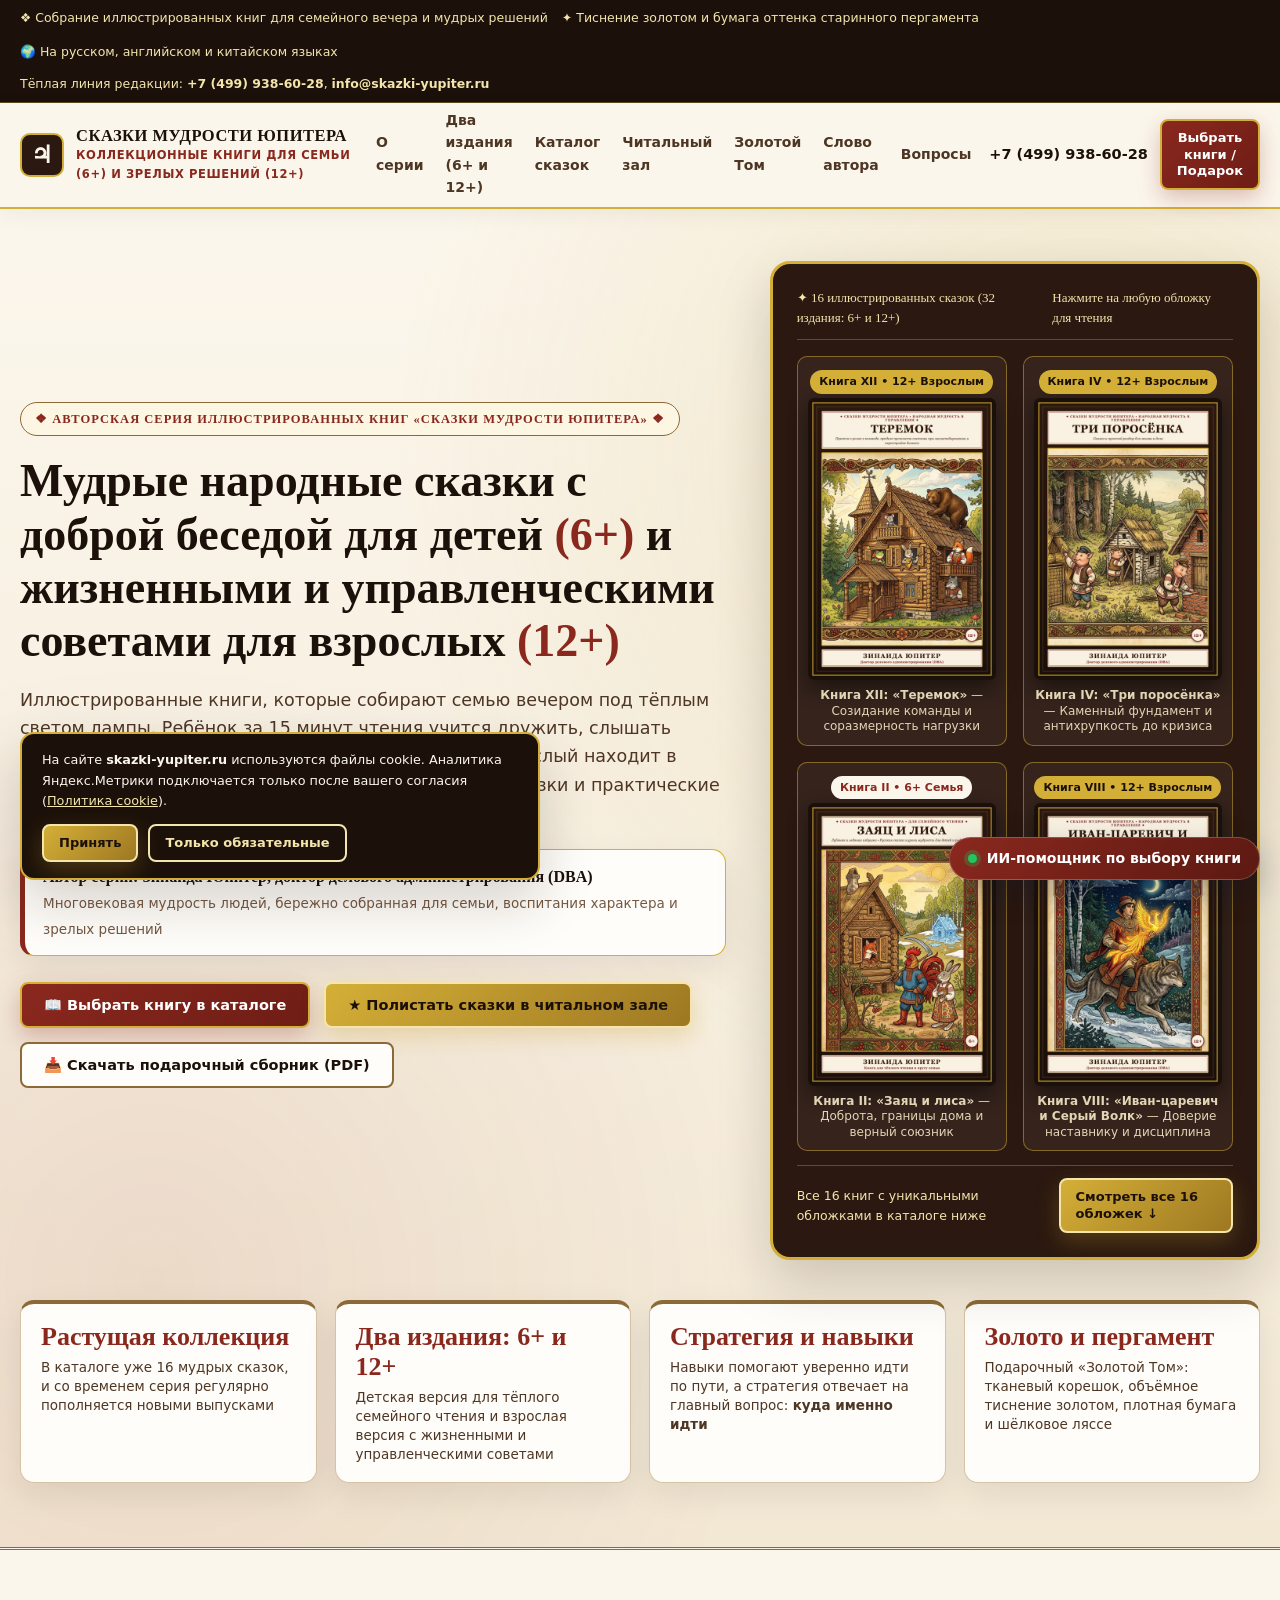
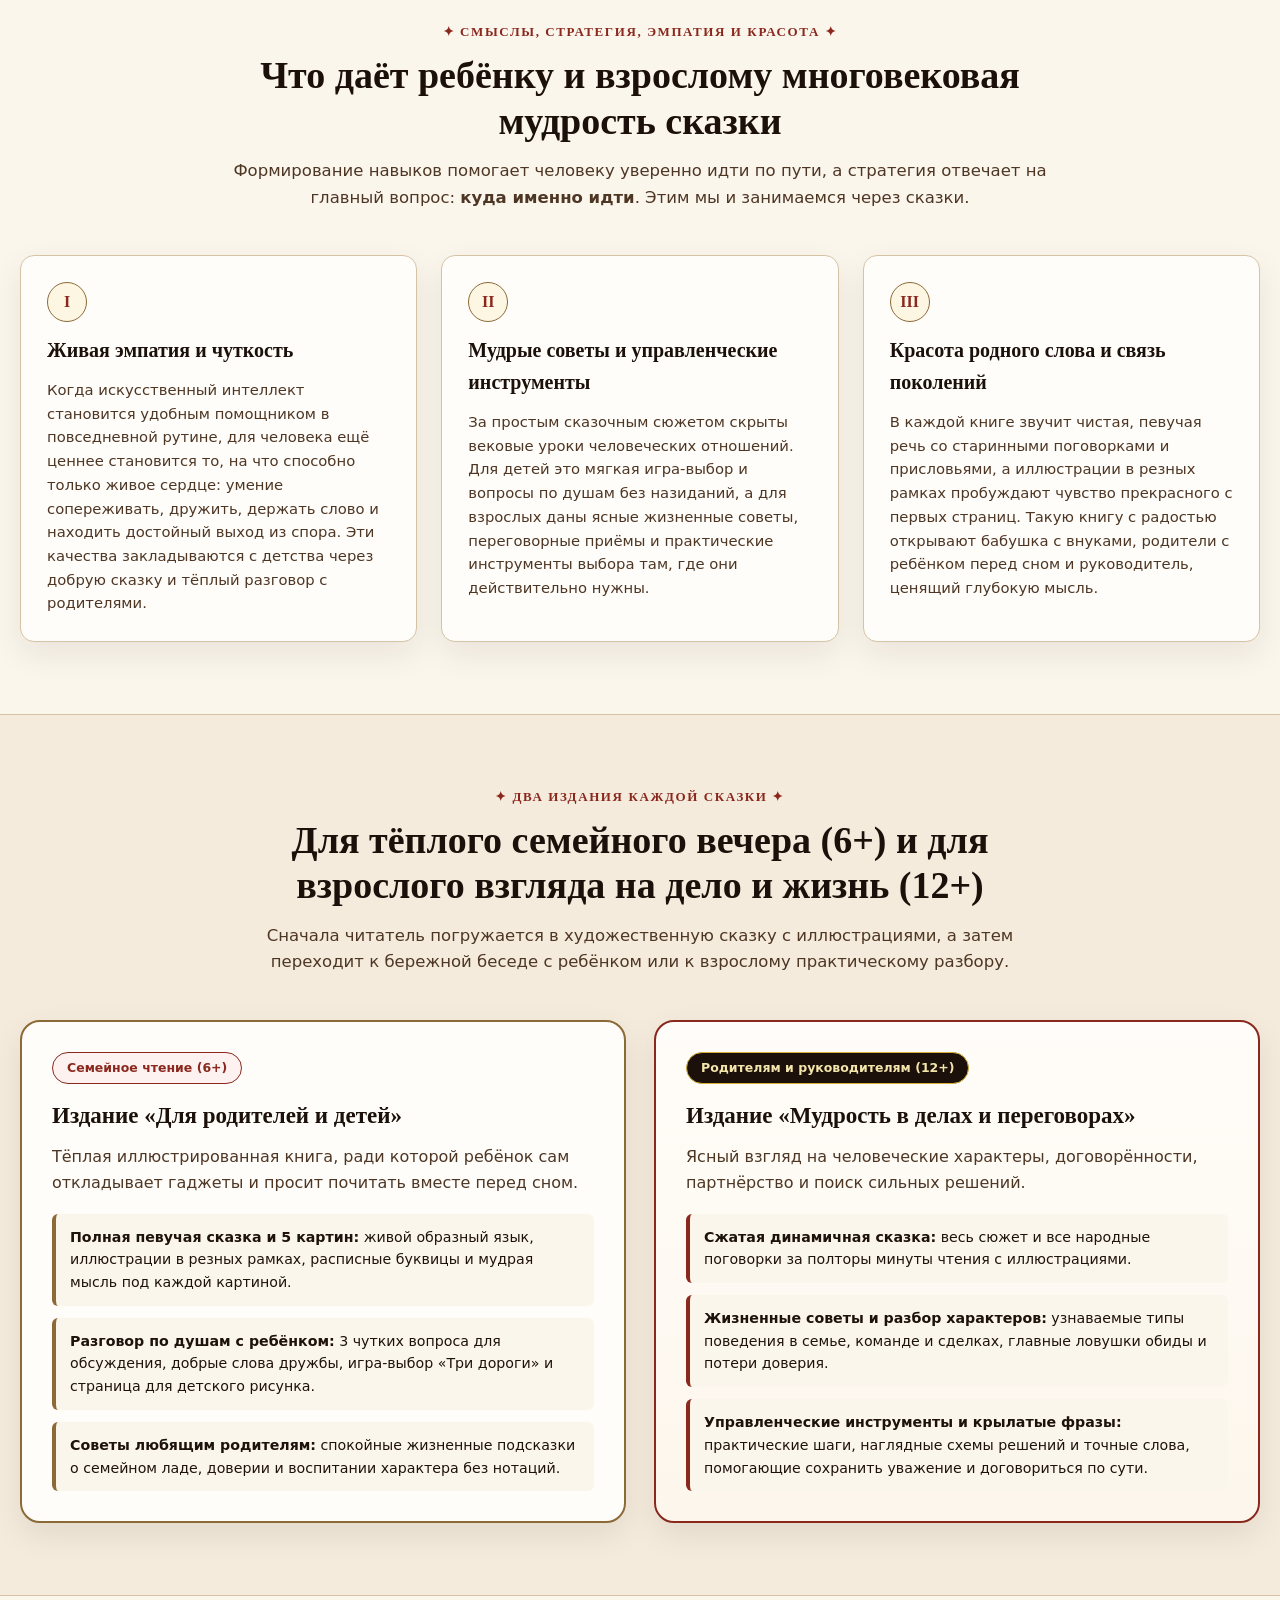
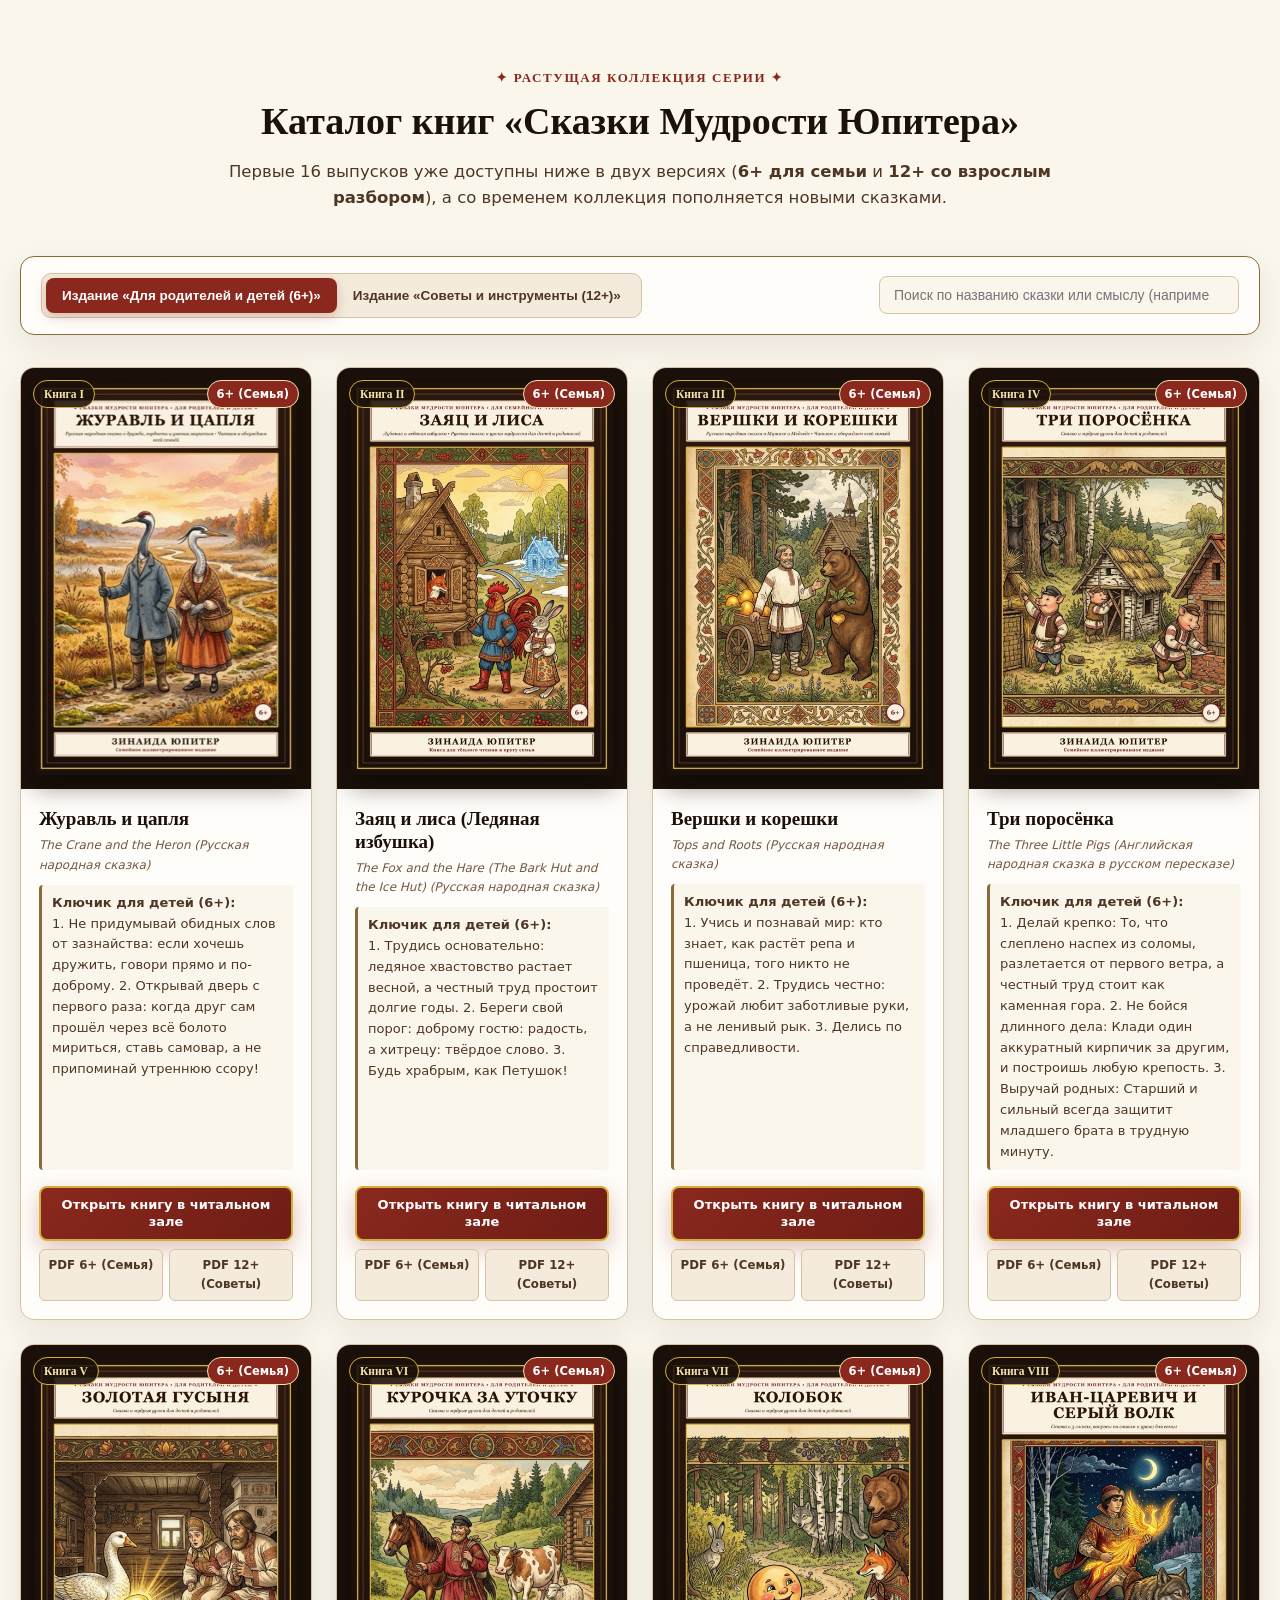
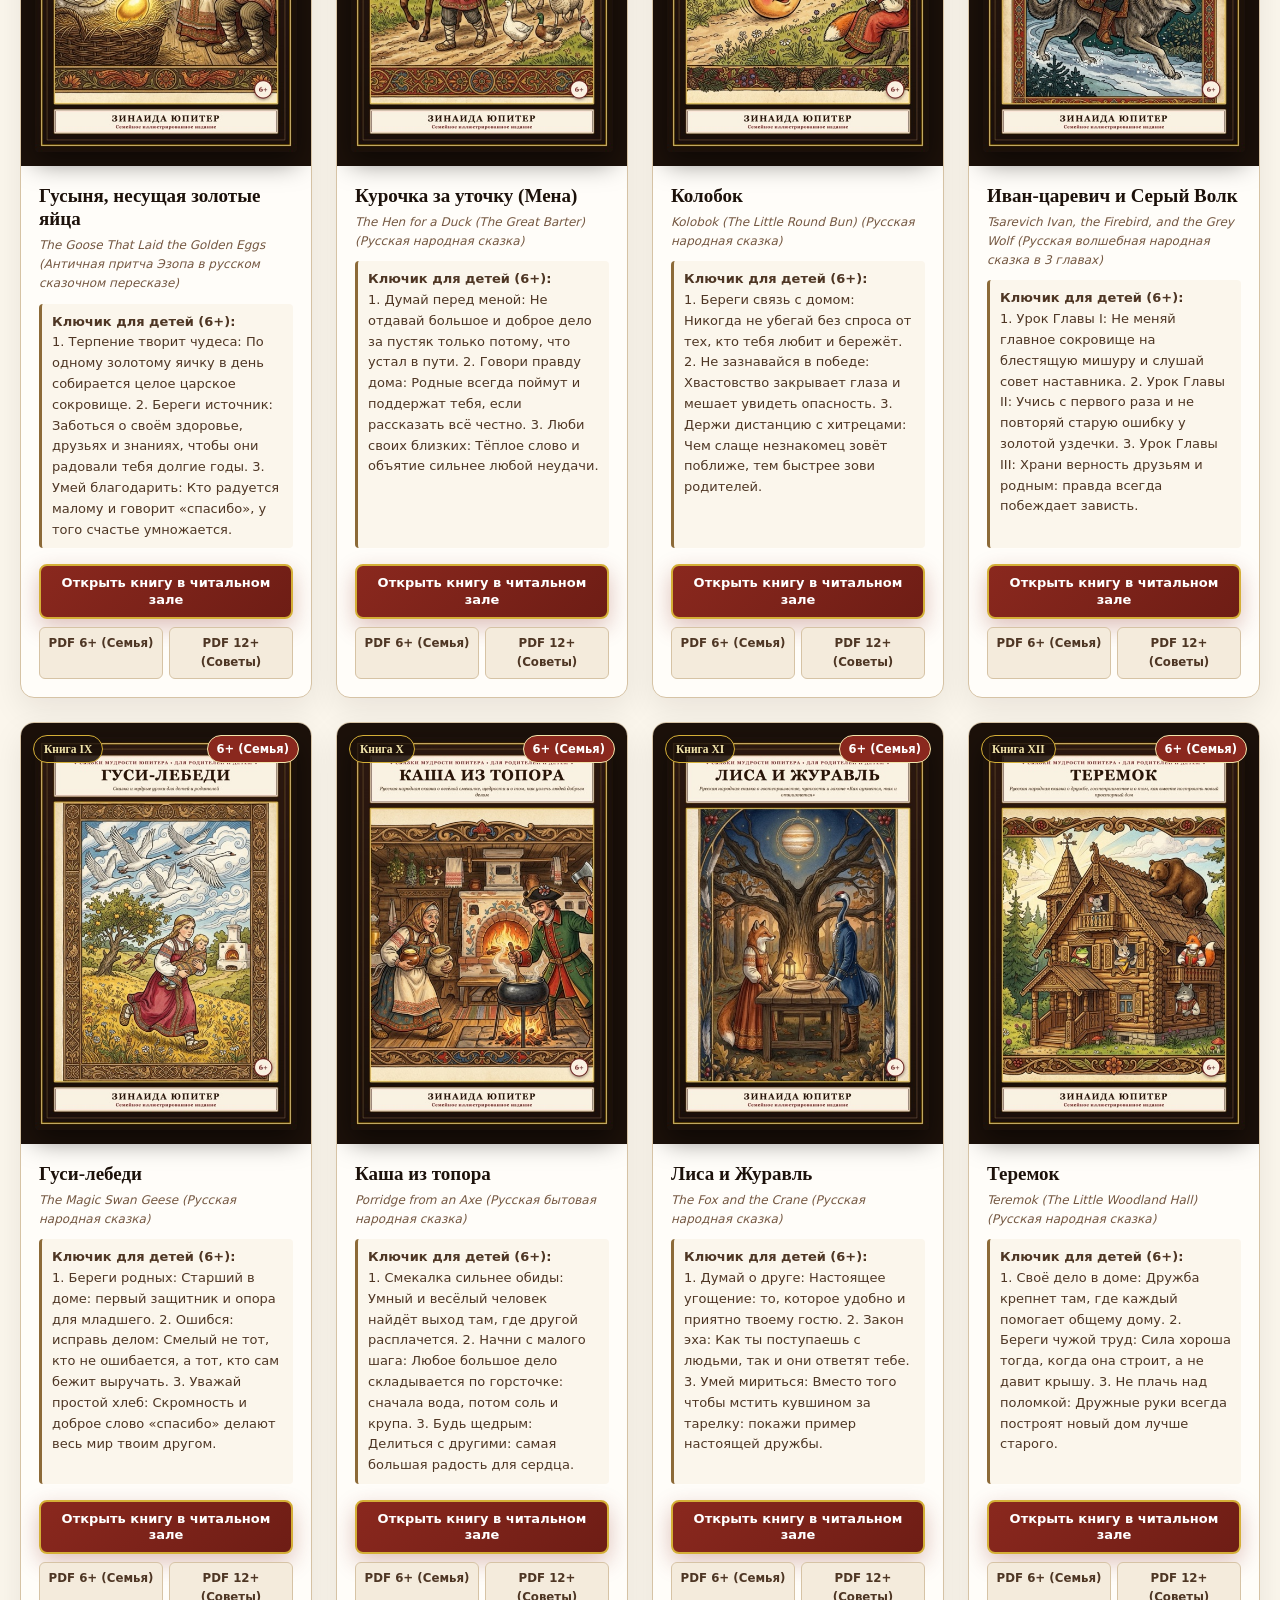
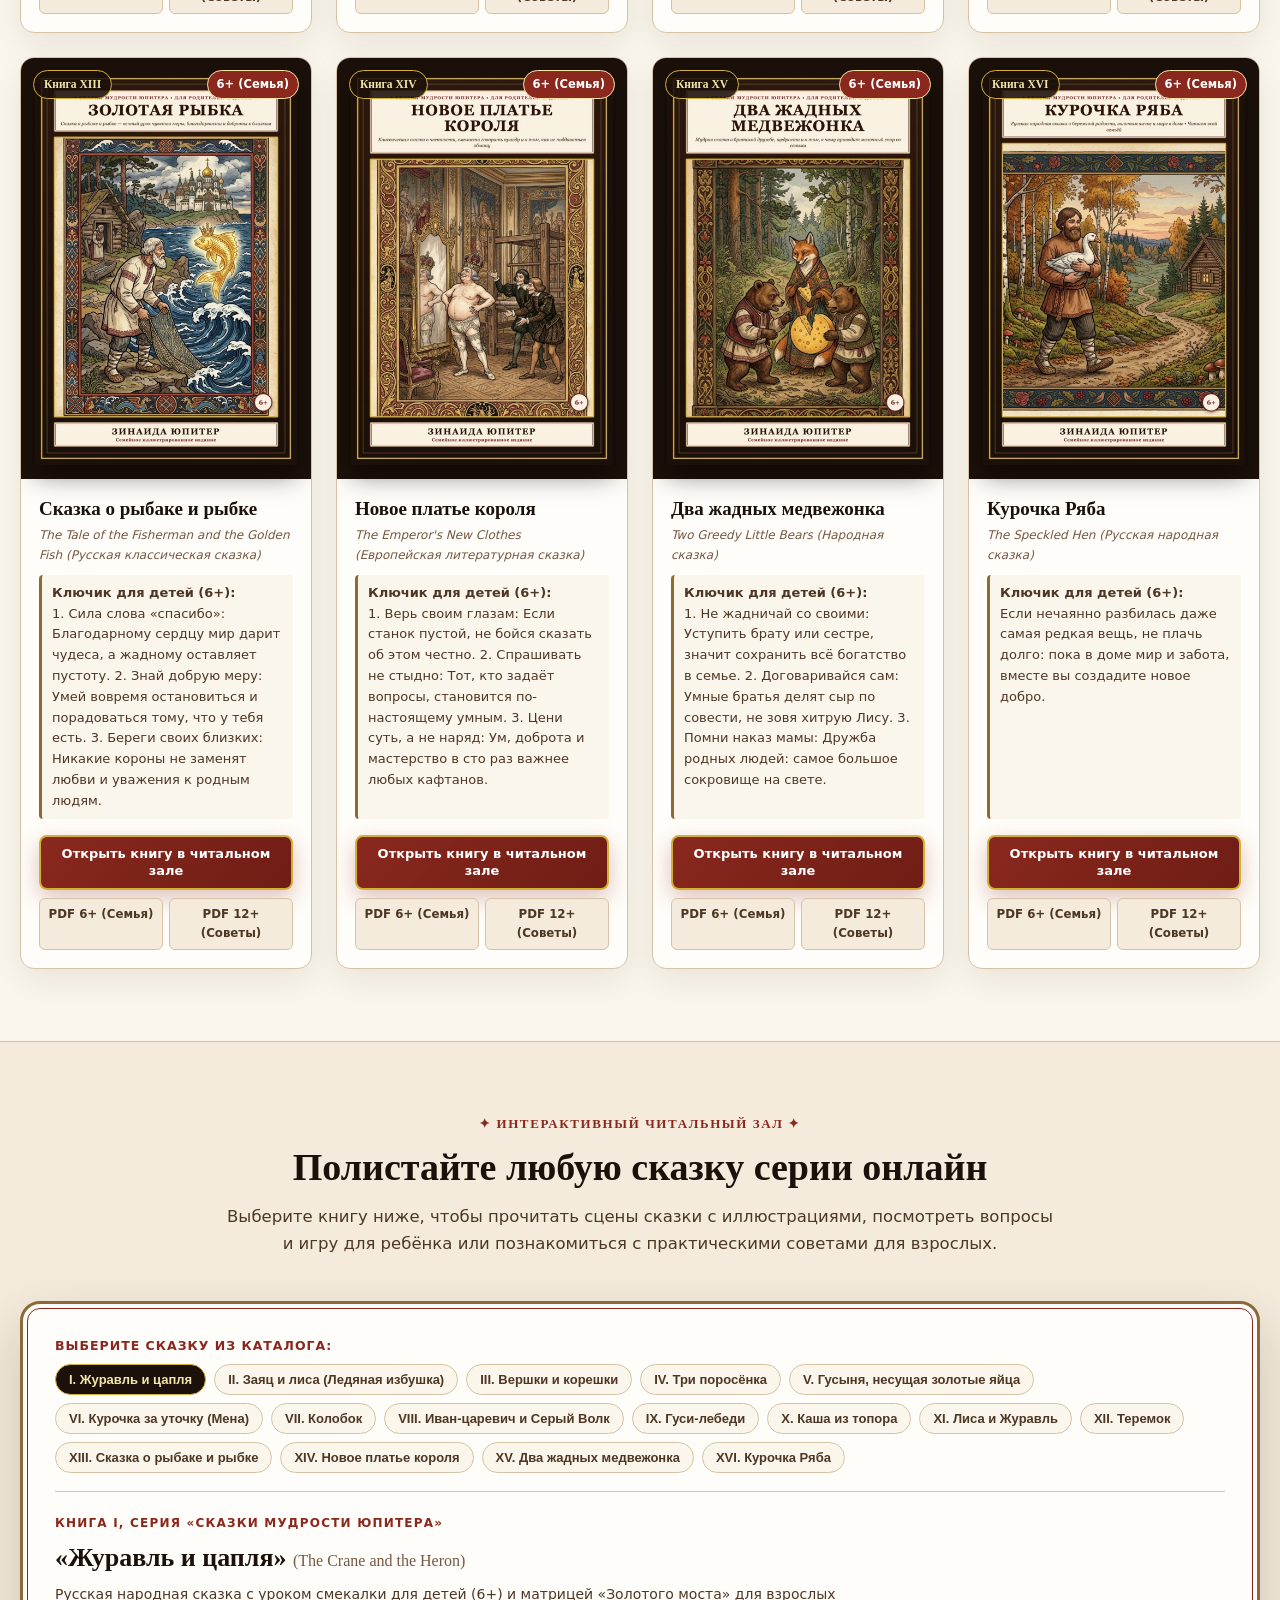
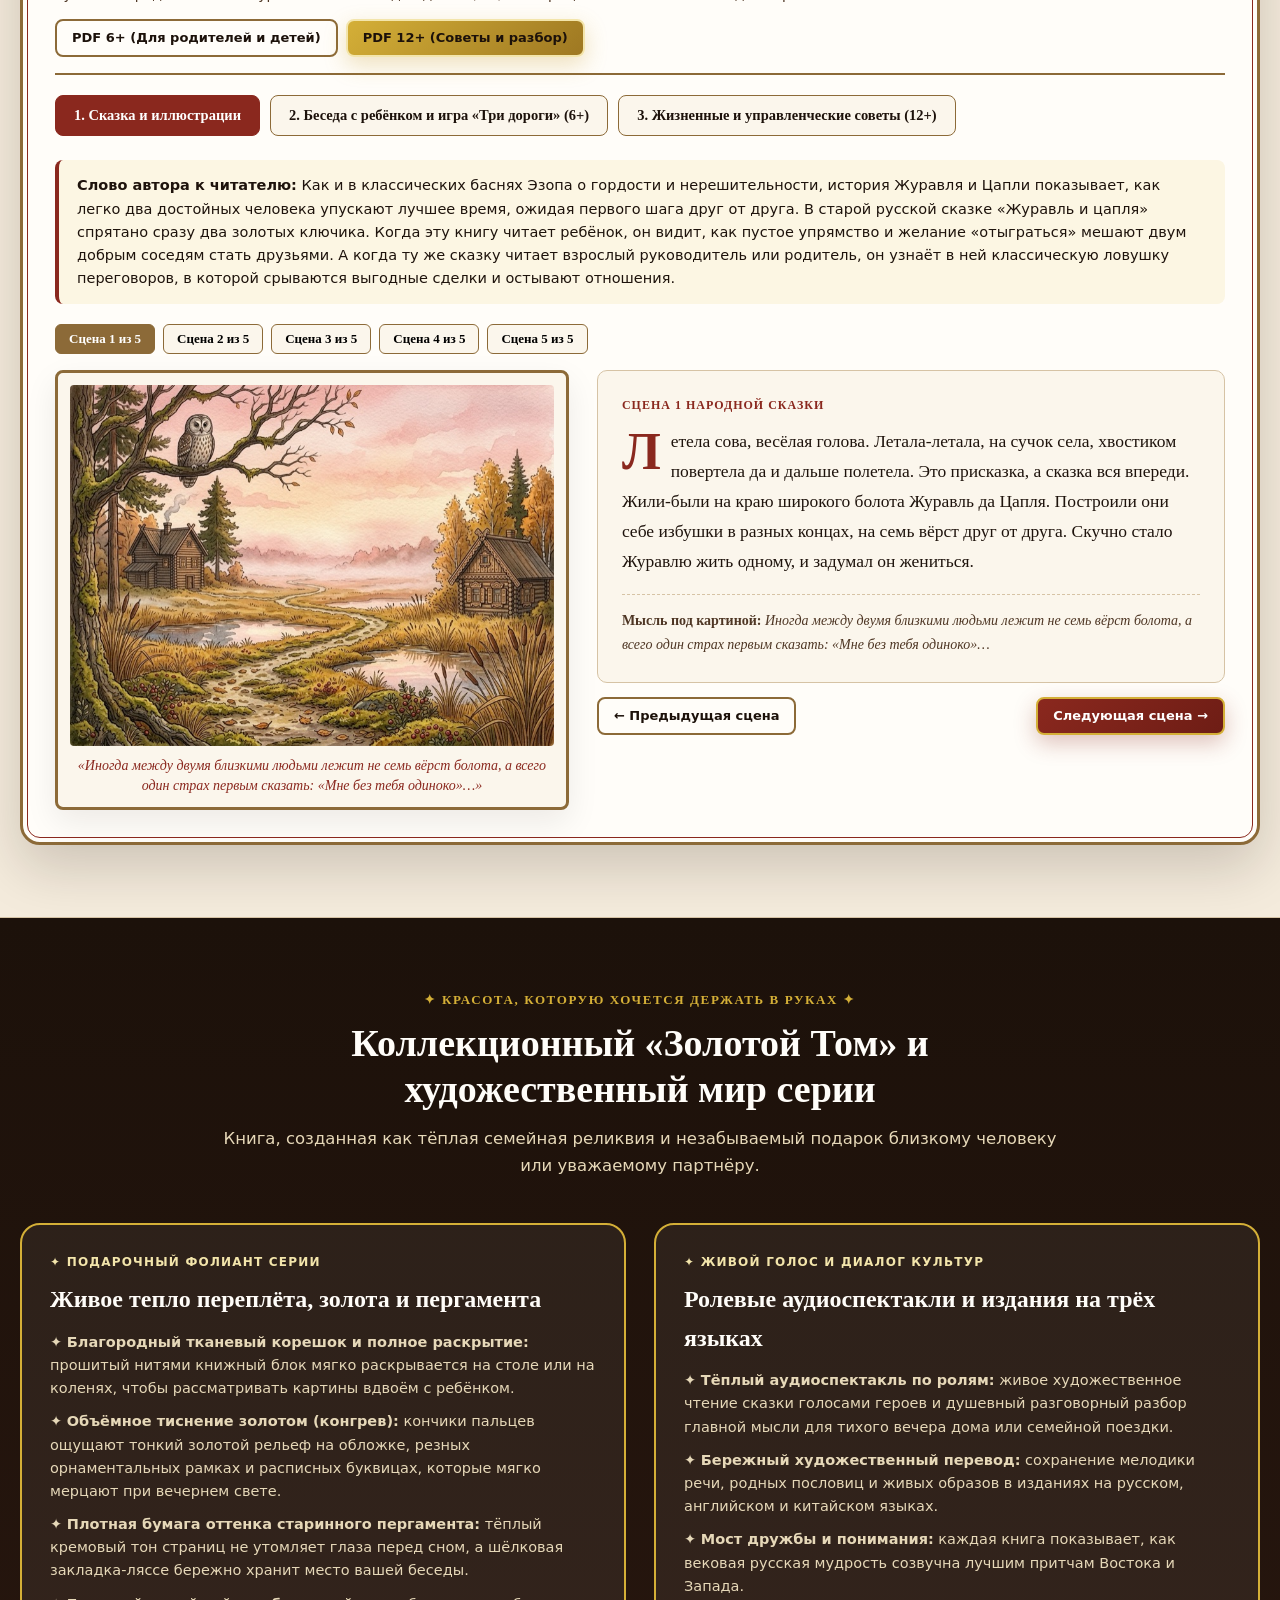
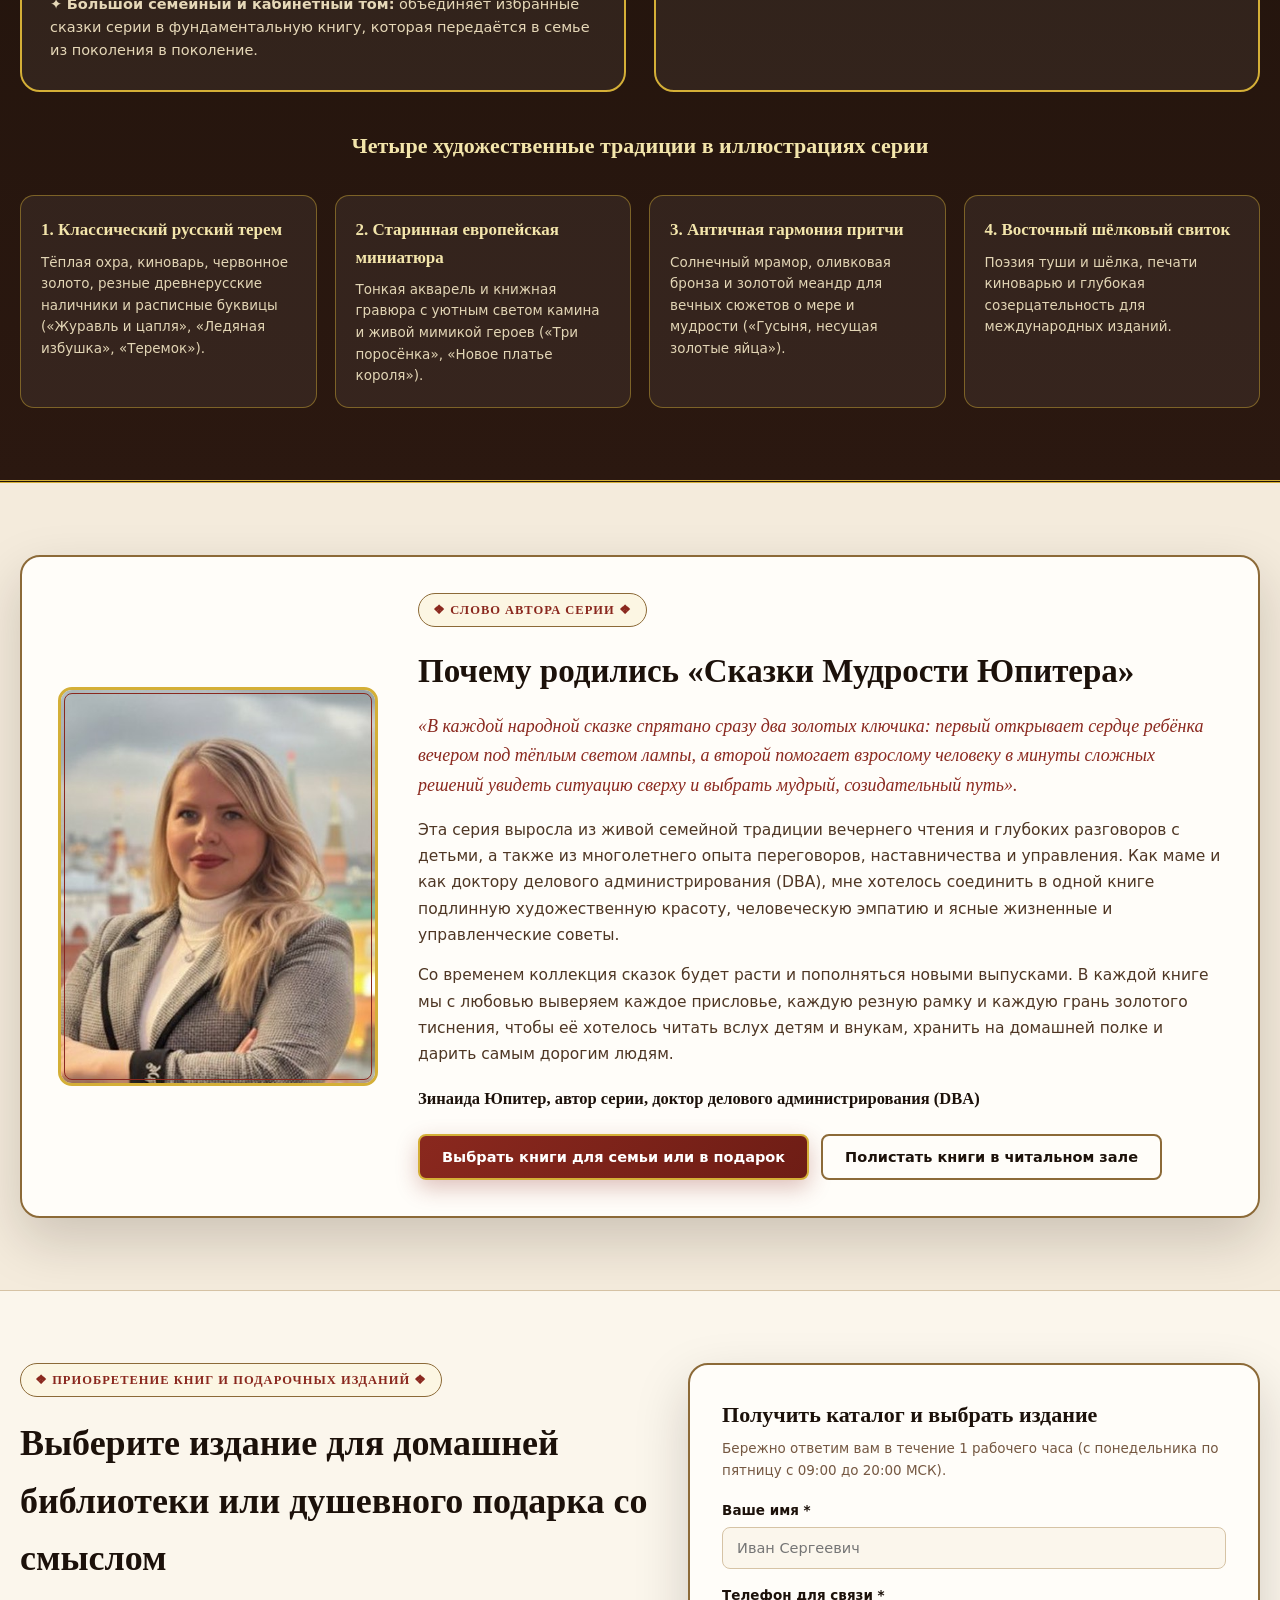
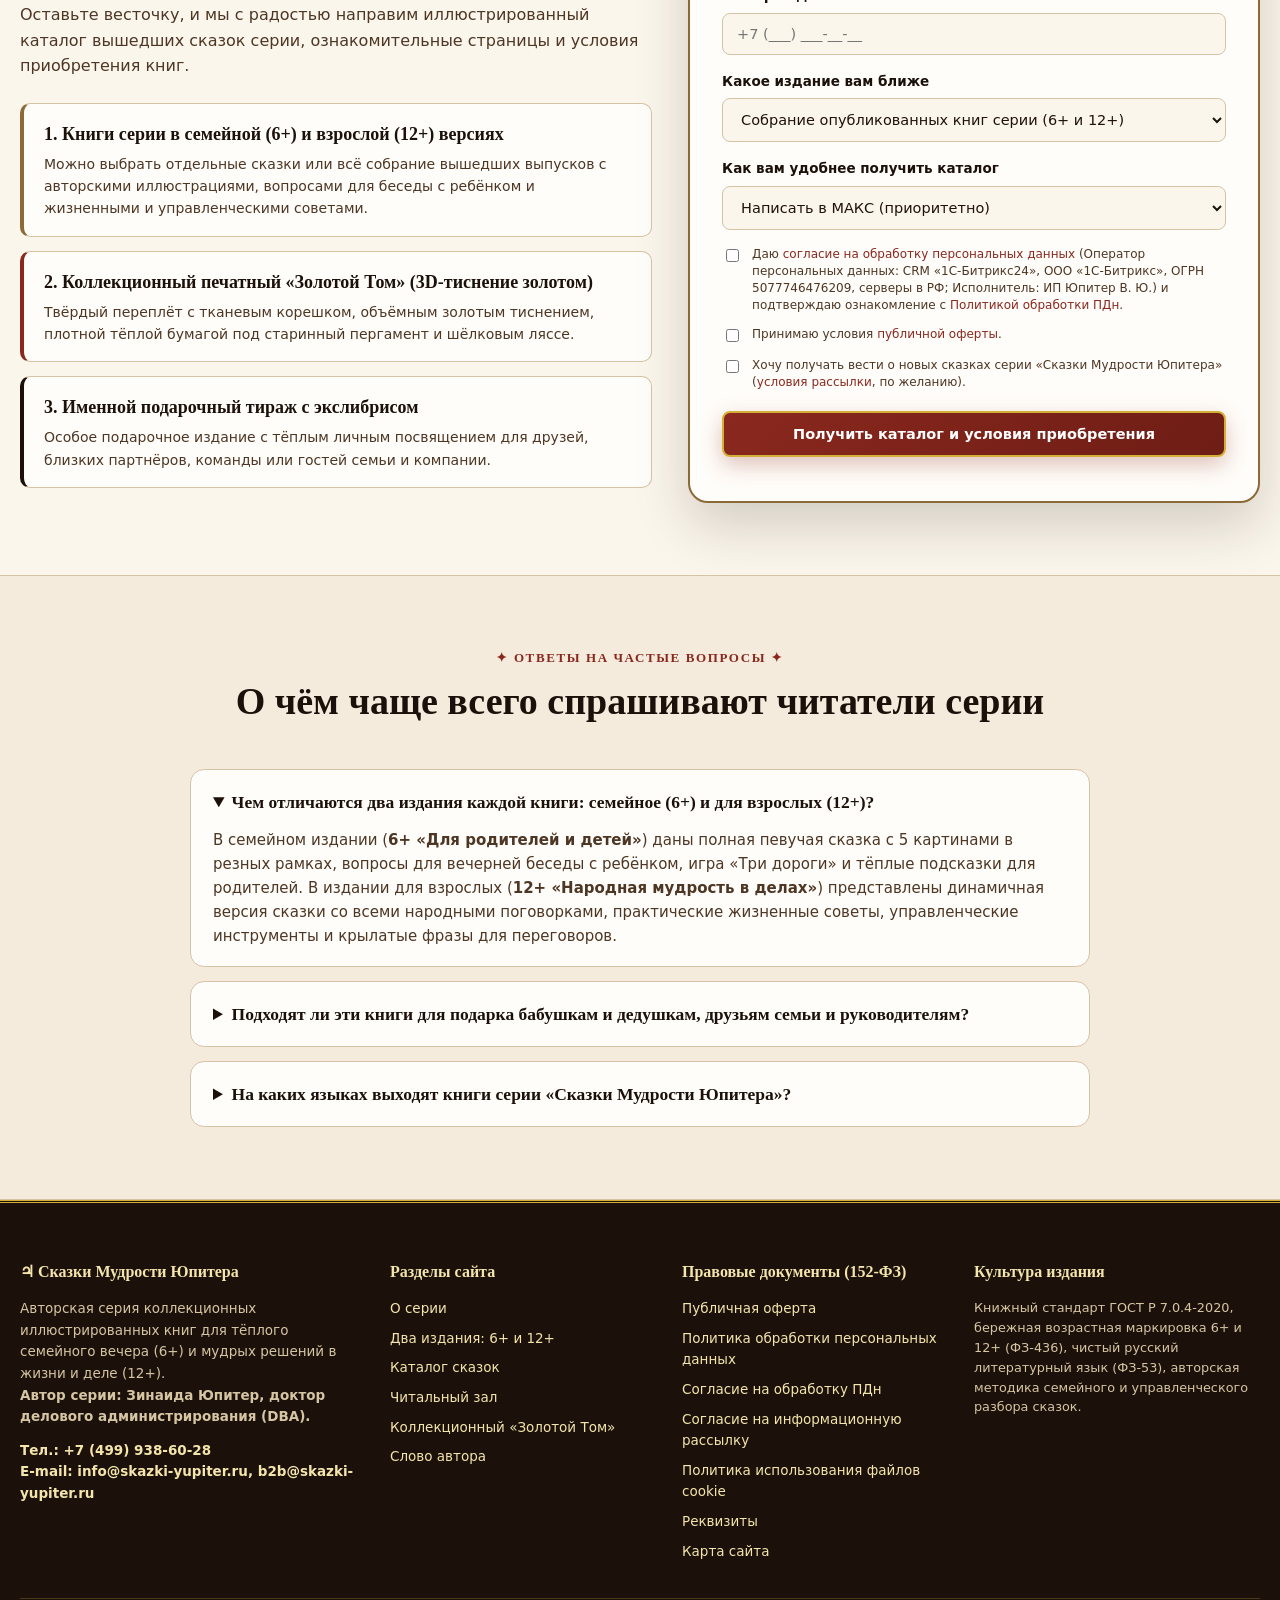
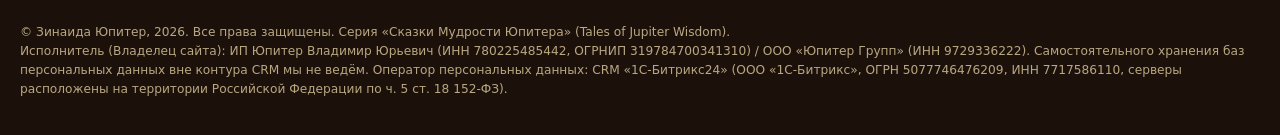
==== commit 63e39a05: "fix(hero-showcase): replace Book I with Book XII in Hero showcase so Crane is not repeated above Cat" ====
--- a/index.html
+++ b/index.html
@@ -19,7 +19,7 @@
   <meta property="og:image" content="https://skazki-yupiter.ru/img/og-image.jpg">
   <meta property="og:locale" content="ru_RU">
 
-  <link rel="stylesheet" href="css/style.css?v=20261027v4">
+  <link rel="stylesheet" href="css/style.css?v=20261027v6">
   <link rel="stylesheet" href="css/ai-consultant.css?v=20261027f">
 
   <!-- Schema.org JSON-LD: Organization + BookSeries + Person + FAQPage -->
@@ -153,7 +153,7 @@
             <div class="hero__cta-row">
               <a href="#catalog" class="btn btn--primary">📖 Выбрать книгу в каталоге</a>
               <a href="#interactive-matrix" class="btn btn--gold">★ Полистать сказки в читальном зале</a>
-              <a href="pdf/tom1_sbornik_3_skazki_ru.pdf" target="_blank" rel="noopener" class="btn btn--outline">📥 Скачать подарочный сборник (PDF)</a>
+              <a href="02_Образцы_Книг_На_Русском/00_Большой_Сборник_3_Сказки_в_1_Томе_RU.pdf" target="_blank" rel="noopener" class="btn btn--outline">📥 Скачать подарочный сборник (PDF)</a>
             </div>
           </div>
 
@@ -164,10 +164,10 @@
               <span>Нажмите на любую обложку для чтения</span>
             </div>
             <div class="hero-showcase__pair">
-              <div class="showcase-book-card" data-open-reader="1" data-initial-tab="kids">
-                <span class="showcase-book-card__tag showcase-book-card__tag--fam">Книга I • 6+ Семья</span>
-                <img src="img/covers/b1_fam.jpg?v=20261027v4" alt="Книга I: Журавль и цапля (6+)" width="320" height="480" fetchpriority="high">
-                <div class="showcase-book-card__caption"><strong>Книга I: «Журавль и цапля»</strong> — Золотой мост диалога и игра «Три дороги»</div>
+              <div class="showcase-book-card" data-open-reader="12" data-initial-tab="matrix">
+                <span class="showcase-book-card__tag showcase-book-card__tag--mgmt">Книга XII • 12+ Взрослым</span>
+                <img src="img/covers/b12_mgmt.jpg?v=20261027v4" alt="Книга XII: Теремок (12+)" width="320" height="480" fetchpriority="high">
+                <div class="showcase-book-card__caption"><strong>Книга XII: «Теремок»</strong> — Созидание команды и соразмерность нагрузки</div>
               </div>
               <div class="showcase-book-card" data-open-reader="4" data-initial-tab="matrix">
                 <span class="showcase-book-card__tag showcase-book-card__tag--mgmt">Книга IV • 12+ Взрослым</span>
@@ -331,8 +331,8 @@
               <div class="book-card__actions">
                 <button type="button" class="btn btn--primary btn--sm" data-open-reader="1">Открыть книгу в читальном зале</button>
                 <div class="book-card__pdf-links">
-                  <a href="pdf/book1_family_ru.pdf" target="_blank" rel="noopener">PDF 6+ (Семья)</a>
-                  <a href="pdf/book1_mgmt_ru.pdf" target="_blank" rel="noopener">PDF 12+ (Взрослым)</a>
+                  <a href="02_Образцы_Книг_На_Русском/01_Книга_1_Журавль_и_Цапля_ДЛЯ_РОДИТЕЛЕЙ_И_ДЕТЕЙ_RU.pdf" target="_blank" rel="noopener">PDF 6+ (Семья)</a>
+                  <a href="02_Образцы_Книг_На_Русском/01Б_Книга_1_Журавль_и_Цапля_УПРАВЛЕНЧЕСКИЙ_РАЗБОР_RU.pdf" target="_blank" rel="noopener">PDF 12+ (Взрослым)</a>
                 </div>
               </div>
             </div>
@@ -350,8 +350,8 @@
               <div class="book-card__actions">
                 <button type="button" class="btn btn--primary btn--sm" data-open-reader="2">Открыть книгу в читальном зале</button>
                 <div class="book-card__pdf-links">
-                  <a href="pdf/book2_family_ru.pdf" target="_blank" rel="noopener">PDF 6+ (Семья)</a>
-                  <a href="pdf/book2_mgmt_ru.pdf" target="_blank" rel="noopener">PDF 12+ (Взрослым)</a>
+                  <a href="02_Образцы_Книг_На_Русском/02_Книга_2_Заяц_и_Лиса_Ледяная_Избушка_ДЛЯ_РОДИТЕЛЕЙ_И_ДЕТЕЙ_RU.pdf" target="_blank" rel="noopener">PDF 6+ (Семья)</a>
+                  <a href="02_Образцы_Книг_На_Русском/02Б_Книга_2_Заяц_и_Лиса_Ледяная_Избушка_УПРАВЛЕНЧЕСКИЙ_РАЗБОР_RU.pdf" target="_blank" rel="noopener">PDF 12+ (Взрослым)</a>
                 </div>
               </div>
             </div>
@@ -369,8 +369,8 @@
               <div class="book-card__actions">
                 <button type="button" class="btn btn--primary btn--sm" data-open-reader="3">Открыть книгу в читальном зале</button>
                 <div class="book-card__pdf-links">
-                  <a href="pdf/book3_family_ru.pdf" target="_blank" rel="noopener">PDF 6+ (Семья)</a>
-                  <a href="pdf/book3_mgmt_ru.pdf" target="_blank" rel="noopener">PDF 12+ (Взрослым)</a>
+                  <a href="02_Образцы_Книг_На_Русском/03_Книга_3_Вершки_и_Корешки_ДЛЯ_РОДИТЕЛЕЙ_И_ДЕТЕЙ_RU.pdf" target="_blank" rel="noopener">PDF 6+ (Семья)</a>
+                  <a href="02_Образцы_Книг_На_Русском/03Б_Книга_3_Вершки_и_Корешки_УПРАВЛЕНЧЕСКИЙ_РАЗБОР_RU.pdf" target="_blank" rel="noopener">PDF 12+ (Взрослым)</a>
                 </div>
               </div>
             </div>
@@ -388,8 +388,8 @@
               <div class="book-card__actions">
                 <button type="button" class="btn btn--primary btn--sm" data-open-reader="4">Открыть книгу в читальном зале</button>
                 <div class="book-card__pdf-links">
-                  <a href="pdf/book4_family_ru.pdf" target="_blank" rel="noopener">PDF 6+ (Семья)</a>
-                  <a href="pdf/book4_mgmt_ru.pdf" target="_blank" rel="noopener">PDF 12+ (Взрослым)</a>
+                  <a href="02_Образцы_Книг_На_Русском/04_Книга_4_Три_Поросенка_ДЛЯ_РОДИТЕЛЕЙ_И_ДЕТЕЙ_RU.pdf" target="_blank" rel="noopener">PDF 6+ (Семья)</a>
+                  <a href="02_Образцы_Книг_На_Русском/04Б_Книга_4_Три_Поросенка_УПРАВЛЕНЧЕСКИЙ_РАЗБОР_RU.pdf" target="_blank" rel="noopener">PDF 12+ (Взрослым)</a>
                 </div>
               </div>
             </div>
@@ -407,8 +407,8 @@
               <div class="book-card__actions">
                 <button type="button" class="btn btn--primary btn--sm" data-open-reader="5">Открыть книгу в читальном зале</button>
                 <div class="book-card__pdf-links">
-                  <a href="pdf/book5_family_ru.pdf" target="_blank" rel="noopener">PDF 6+ (Семья)</a>
-                  <a href="pdf/book5_mgmt_ru.pdf" target="_blank" rel="noopener">PDF 12+ (Взрослым)</a>
+                  <a href="02_Образцы_Книг_На_Русском/05_Книга_5_Гусыня_Несущая_Золотые_Яйца_ДЛЯ_РОДИТЕЛЕЙ_И_ДЕТЕЙ_RU.pdf" target="_blank" rel="noopener">PDF 6+ (Семья)</a>
+                  <a href="02_Образцы_Книг_На_Русском/05Б_Книга_5_Гусыня_Несущая_Золотые_Яйца_УПРАВЛЕНЧЕСКИЙ_РАЗБОР_RU.pdf" target="_blank" rel="noopener">PDF 12+ (Взрослым)</a>
                 </div>
               </div>
             </div>
@@ -426,8 +426,8 @@
               <div class="book-card__actions">
                 <button type="button" class="btn btn--primary btn--sm" data-open-reader="6">Открыть книгу в читальном зале</button>
                 <div class="book-card__pdf-links">
-                  <a href="pdf/book6_family_ru.pdf" target="_blank" rel="noopener">PDF 6+ (Семья)</a>
-                  <a href="pdf/book6_mgmt_ru.pdf" target="_blank" rel="noopener">PDF 12+ (Взрослым)</a>
+                  <a href="02_Образцы_Книг_На_Русском/06_Книга_6_Курочка_за_Уточку_Мена_ДЛЯ_РОДИТЕЛЕЙ_И_ДЕТЕЙ_RU.pdf" target="_blank" rel="noopener">PDF 6+ (Семья)</a>
+                  <a href="02_Образцы_Книг_На_Русском/06Б_Книга_6_Курочка_за_Уточку_Мена_УПРАВЛЕНЧЕСКИЙ_РАЗБОР_RU.pdf" target="_blank" rel="noopener">PDF 12+ (Взрослым)</a>
                 </div>
               </div>
             </div>
@@ -445,8 +445,8 @@
               <div class="book-card__actions">
                 <button type="button" class="btn btn--primary btn--sm" data-open-reader="7">Открыть книгу в читальном зале</button>
                 <div class="book-card__pdf-links">
-                  <a href="pdf/book7_family_ru.pdf" target="_blank" rel="noopener">PDF 6+ (Семья)</a>
-                  <a href="pdf/book7_mgmt_ru.pdf" target="_blank" rel="noopener">PDF 12+ (Взрослым)</a>
+                  <a href="02_Образцы_Книг_На_Русском/07_Книга_7_Колобок_ДЛЯ_РОДИТЕЛЕЙ_И_ДЕТЕЙ_RU.pdf" target="_blank" rel="noopener">PDF 6+ (Семья)</a>
+                  <a href="02_Образцы_Книг_На_Русском/07Б_Книга_7_Колобок_УПРАВЛЕНЧЕСКИЙ_РАЗБОР_RU.pdf" target="_blank" rel="noopener">PDF 12+ (Взрослым)</a>
                 </div>
               </div>
             </div>
@@ -464,8 +464,8 @@
               <div class="book-card__actions">
                 <button type="button" class="btn btn--primary btn--sm" data-open-reader="8">Открыть книгу в читальном зале</button>
                 <div class="book-card__pdf-links">
-                  <a href="pdf/book8_family_ru.pdf" target="_blank" rel="noopener">PDF 6+ (Семья)</a>
-                  <a href="pdf/book8_mgmt_ru.pdf" target="_blank" rel="noopener">PDF 12+ (Взрослым)</a>
+                  <a href="02_Образцы_Книг_На_Русском/08_Книга_8_Иван_Царевич_и_Серый_Волк_ДЛЯ_РОДИТЕЛЕЙ_И_ДЕТЕЙ_RU.pdf" target="_blank" rel="noopener">PDF 6+ (Семья)</a>
+                  <a href="02_Образцы_Книг_На_Русском/08Б_Книга_8_Иван_Царевич_и_Серый_Волк_УПРАВЛЕНЧЕСКИЙ_РАЗБОР_RU.pdf" target="_blank" rel="noopener">PDF 12+ (Взрослым)</a>
                 </div>
               </div>
             </div>
@@ -483,8 +483,8 @@
               <div class="book-card__actions">
                 <button type="button" class="btn btn--primary btn--sm" data-open-reader="9">Открыть книгу в читальном зале</button>
                 <div class="book-card__pdf-links">
-                  <a href="pdf/book9_family_ru.pdf" target="_blank" rel="noopener">PDF 6+ (Семья)</a>
-                  <a href="pdf/book9_mgmt_ru.pdf" target="_blank" rel="noopener">PDF 12+ (Взрослым)</a>
+                  <a href="02_Образцы_Книг_На_Русском/09_Книга_9_Гуси_Лебеди_ДЛЯ_РОДИТЕЛЕЙ_И_ДЕТЕЙ_RU.pdf" target="_blank" rel="noopener">PDF 6+ (Семья)</a>
+                  <a href="02_Образцы_Книг_На_Русском/09Б_Книга_9_Гуси_Лебеди_УПРАВЛЕНЧЕСКИЙ_РАЗБОР_RU.pdf" target="_blank" rel="noopener">PDF 12+ (Взрослым)</a>
                 </div>
               </div>
             </div>
@@ -502,8 +502,8 @@
               <div class="book-card__actions">
                 <button type="button" class="btn btn--primary btn--sm" data-open-reader="10">Открыть книгу в читальном зале</button>
                 <div class="book-card__pdf-links">
-                  <a href="pdf/book10_family_ru.pdf" target="_blank" rel="noopener">PDF 6+ (Семья)</a>
-                  <a href="pdf/book10_mgmt_ru.pdf" target="_blank" rel="noopener">PDF 12+ (Взрослым)</a>
+                  <a href="02_Образцы_Книг_На_Русском/10_Книга_10_Каша_из_Топора_ДЛЯ_РОДИТЕЛЕЙ_И_ДЕТЕЙ_RU.pdf" target="_blank" rel="noopener">PDF 6+ (Семья)</a>
+                  <a href="02_Образцы_Книг_На_Русском/10Б_Книга_10_Каша_из_Топора_УПРАВЛЕНЧЕСКИЙ_РАЗБОР_RU.pdf" target="_blank" rel="noopener">PDF 12+ (Взрослым)</a>
                 </div>
               </div>
             </div>
@@ -521,8 +521,8 @@
               <div class="book-card__actions">
                 <button type="button" class="btn btn--primary btn--sm" data-open-reader="11">Открыть книгу в читальном зале</button>
                 <div class="book-card__pdf-links">
-                  <a href="pdf/book11_family_ru.pdf" target="_blank" rel="noopener">PDF 6+ (Семья)</a>
-                  <a href="pdf/book11_mgmt_ru.pdf" target="_blank" rel="noopener">PDF 12+ (Взрослым)</a>
+                  <a href="02_Образцы_Книг_На_Русском/11_Книга_11_Лиса_и_Журавль_ДЛЯ_РОДИТЕЛЕЙ_И_ДЕТЕЙ_RU.pdf" target="_blank" rel="noopener">PDF 6+ (Семья)</a>
+                  <a href="02_Образцы_Книг_На_Русском/11Б_Книга_11_Лиса_и_Журавль_УПРАВЛЕНЧЕСКИЙ_РАЗБОР_RU.pdf" target="_blank" rel="noopener">PDF 12+ (Взрослым)</a>
                 </div>
               </div>
             </div>
@@ -540,8 +540,8 @@
               <div class="book-card__actions">
                 <button type="button" class="btn btn--primary btn--sm" data-open-reader="12">Открыть книгу в читальном зале</button>
                 <div class="book-card__pdf-links">
-                  <a href="pdf/book12_family_ru.pdf" target="_blank" rel="noopener">PDF 6+ (Семья)</a>
-                  <a href="pdf/book12_mgmt_ru.pdf" target="_blank" rel="noopener">PDF 12+ (Взрослым)</a>
+                  <a href="02_Образцы_Книг_На_Русском/12_Книга_12_Теремок_ДЛЯ_РОДИТЕЛЕЙ_И_ДЕТЕЙ_RU.pdf" target="_blank" rel="noopener">PDF 6+ (Семья)</a>
+                  <a href="02_Образцы_Книг_На_Русском/12Б_Книга_12_Теремок_УПРАВЛЕНЧЕСКИЙ_РАЗБОР_RU.pdf" target="_blank" rel="noopener">PDF 12+ (Взрослым)</a>
                 </div>
               </div>
             </div>
@@ -559,8 +559,8 @@
               <div class="book-card__actions">
                 <button type="button" class="btn btn--primary btn--sm" data-open-reader="13">Открыть книгу в читальном зале</button>
                 <div class="book-card__pdf-links">
-                  <a href="pdf/book13_family_ru.pdf" target="_blank" rel="noopener">PDF 6+ (Семья)</a>
-                  <a href="pdf/book13_mgmt_ru.pdf" target="_blank" rel="noopener">PDF 12+ (Взрослым)</a>
+                  <a href="02_Образцы_Книг_На_Русском/13_Книга_13_Сказка_о_Рыбаке_и_Рыбке_ДЛЯ_РОДИТЕЛЕЙ_И_ДЕТЕЙ_RU.pdf" target="_blank" rel="noopener">PDF 6+ (Семья)</a>
+                  <a href="02_Образцы_Книг_На_Русском/13Б_Книга_13_Сказка_о_Рыбаке_и_Рыбке_УПРАВЛЕНЧЕСКИЙ_РАЗБОР_RU.pdf" target="_blank" rel="noopener">PDF 12+ (Взрослым)</a>
                 </div>
               </div>
             </div>
@@ -578,8 +578,8 @@
               <div class="book-card__actions">
                 <button type="button" class="btn btn--primary btn--sm" data-open-reader="14">Открыть книгу в читальном зале</button>
                 <div class="book-card__pdf-links">
-                  <a href="pdf/book14_family_ru.pdf" target="_blank" rel="noopener">PDF 6+ (Семья)</a>
-                  <a href="pdf/book14_mgmt_ru.pdf" target="_blank" rel="noopener">PDF 12+ (Взрослым)</a>
+                  <a href="02_Образцы_Книг_На_Русском/14_Книга_14_Новое_Платье_Короля_ДЛЯ_РОДИТЕЛЕЙ_И_ДЕТЕЙ_RU.pdf" target="_blank" rel="noopener">PDF 6+ (Семья)</a>
+                  <a href="02_Образцы_Книг_На_Русском/14Б_Книга_14_Новое_Платье_Короля_УПРАВЛЕНЧЕСКИЙ_РАЗБОР_RU.pdf" target="_blank" rel="noopener">PDF 12+ (Взрослым)</a>
                 </div>
               </div>
             </div>
@@ -597,8 +597,8 @@
               <div class="book-card__actions">
                 <button type="button" class="btn btn--primary btn--sm" data-open-reader="15">Открыть книгу в читальном зале</button>
                 <div class="book-card__pdf-links">
-                  <a href="pdf/book15_family_ru.pdf" target="_blank" rel="noopener">PDF 6+ (Семья)</a>
-                  <a href="pdf/book15_mgmt_ru.pdf" target="_blank" rel="noopener">PDF 12+ (Взрослым)</a>
+                  <a href="02_Образцы_Книг_На_Русском/15_Книга_15_Два_Жадных_Медвежонка_ДЛЯ_РОДИТЕЛЕЙ_И_ДЕТЕЙ_RU.pdf" target="_blank" rel="noopener">PDF 6+ (Семья)</a>
+                  <a href="02_Образцы_Книг_На_Русском/15Б_Книга_15_Два_Жадных_Медвежонка_УПРАВЛЕНЧЕСКИЙ_РАЗБОР_RU.pdf" target="_blank" rel="noopener">PDF 12+ (Взрослым)</a>
                 </div>
               </div>
             </div>
@@ -616,8 +616,8 @@
               <div class="book-card__actions">
                 <button type="button" class="btn btn--primary btn--sm" data-open-reader="16">Открыть книгу в читальном зале</button>
                 <div class="book-card__pdf-links">
-                  <a href="pdf/book1_family_ru.pdf" target="_blank" rel="noopener">PDF 6+ (Семья)</a>
-                  <a href="pdf/book1_mgmt_ru.pdf" target="_blank" rel="noopener">PDF 12+ (Взрослым)</a>
+                  <a href="02_Образцы_Книг_На_Русском/01_Книга_1_Журавль_и_Цапля_ДЛЯ_РОДИТЕЛЕЙ_И_ДЕТЕЙ_RU.pdf" target="_blank" rel="noopener">PDF 6+ (Семья)</a>
+                  <a href="02_Образцы_Книг_На_Русском/01Б_Книга_1_Журавль_и_Цапля_УПРАВЛЕНЧЕСКИЙ_РАЗБОР_RU.pdf" target="_blank" rel="noopener">PDF 12+ (Взрослым)</a>
                 </div>
               </div>
             </div>
--- a/css/style.css
+++ b/css/style.css
@@ -1595,12 +1595,39 @@
 }
 
 @media (max-width: 480px) {
-  .books-grid,
   .metrics-strip {
     grid-template-columns: 1fr;
   }
+  .books-grid {
+    grid-template-columns: repeat(2, minmax(0, 1fr));
+    gap: 10px;
+  }
+  .book-card__cover-wrap {
+    padding: 8px;
+  }
+  .book-card__body {
+    padding: 10px;
+    gap: 6px;
+  }
+  .book-card__title {
+    font-size: 14.5px;
+  }
+  .book-card__en {
+    font-size: 11px;
+  }
+  .book-card__key {
+    font-size: 11.2px;
+    padding: 6px 8px;
+  }
+  .book-card__pdf-links {
+    grid-template-columns: 1fr;
+    gap: 4px;
+  }
+  .hero-showcase {
+    padding: 14px;
+  }
   .hero-showcase__pair {
-    grid-template-columns: 1fr 1fr;
+    grid-template-columns: repeat(2, minmax(0, 1fr));
     gap: 10px;
   }
   .header-actions .btn {
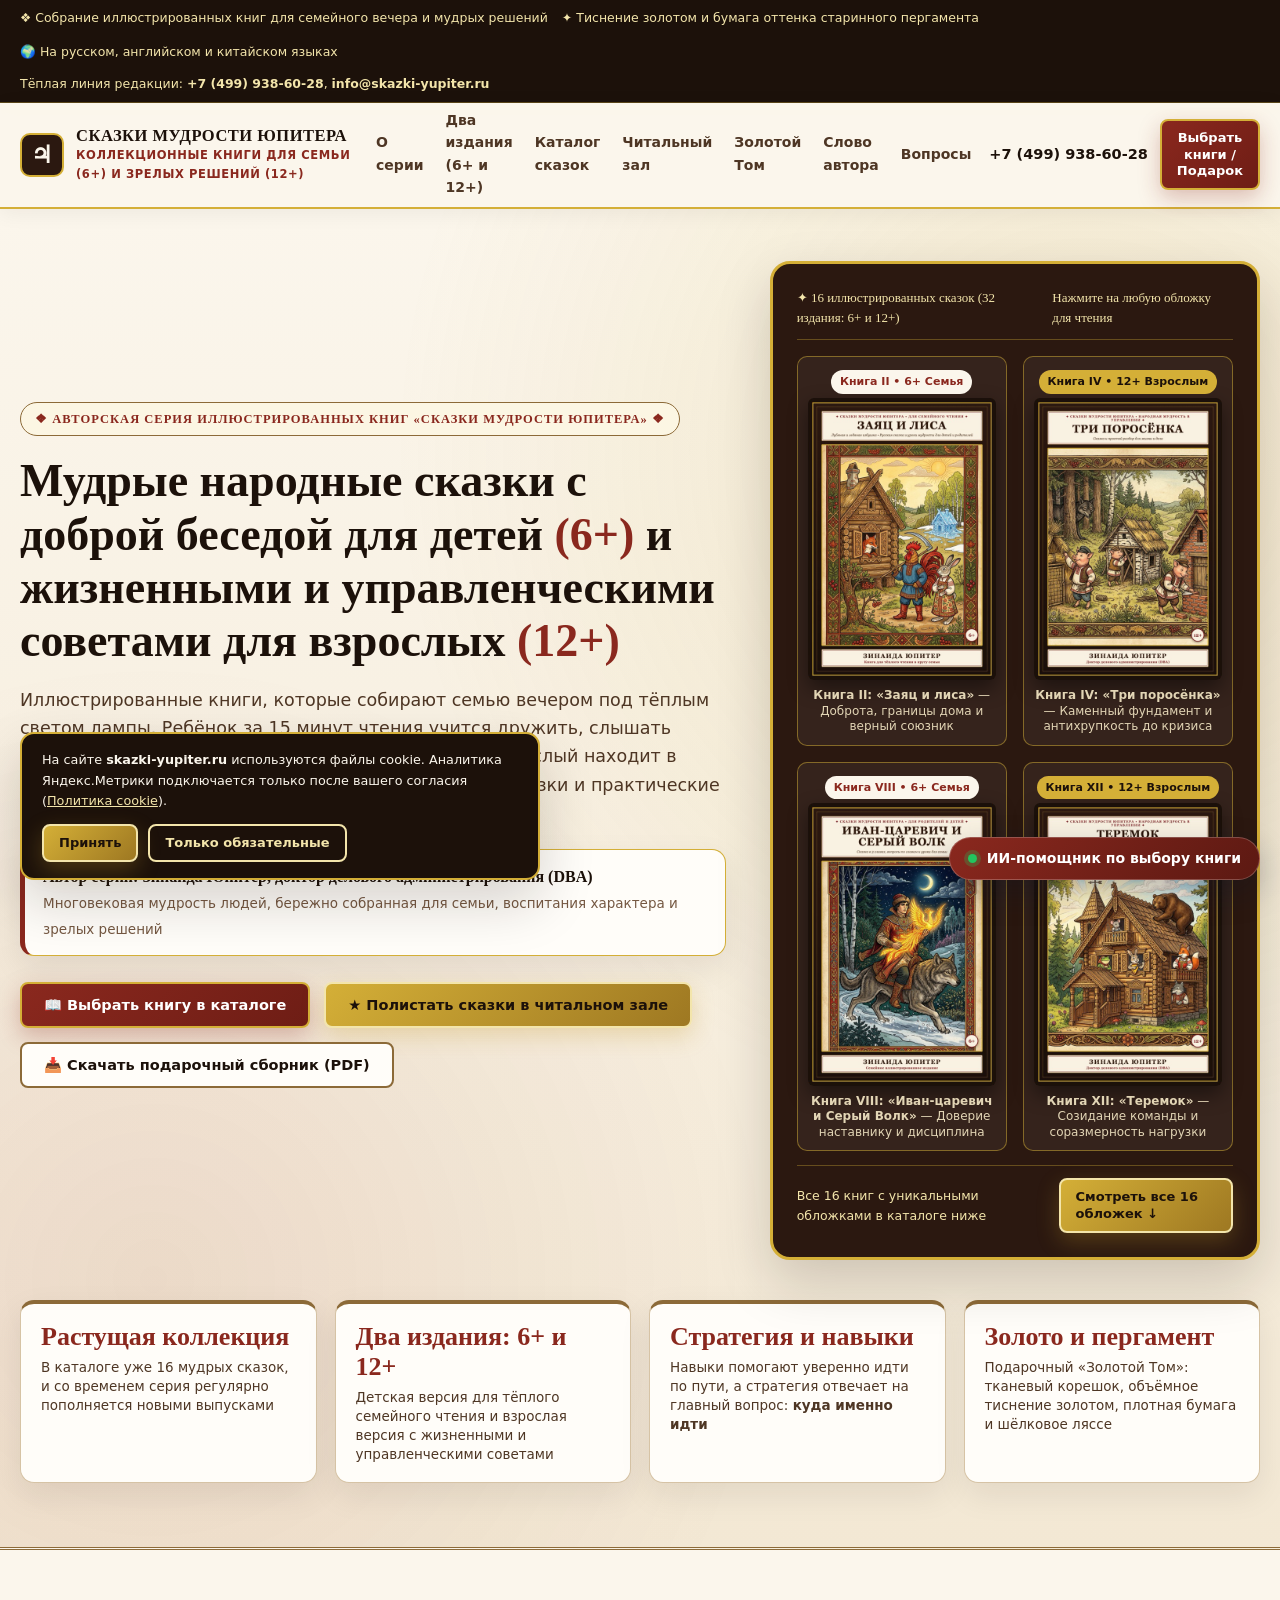
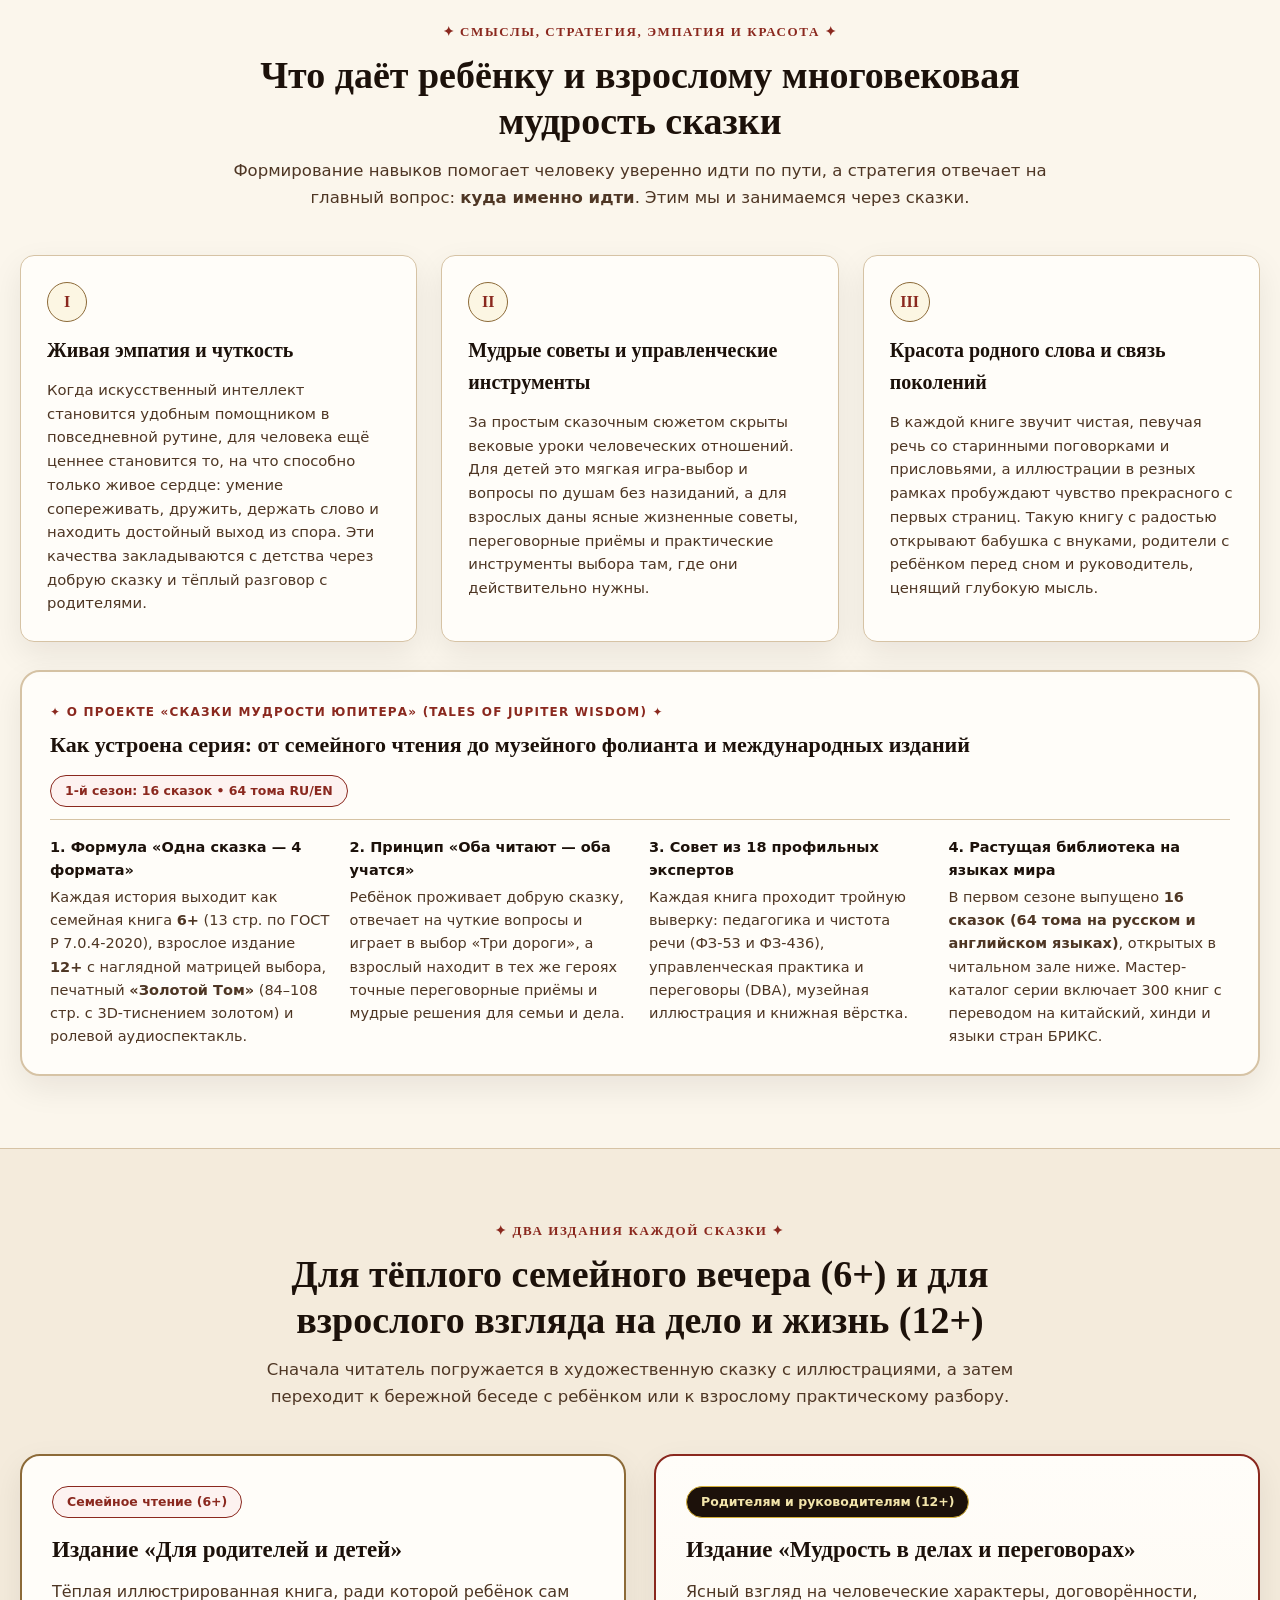
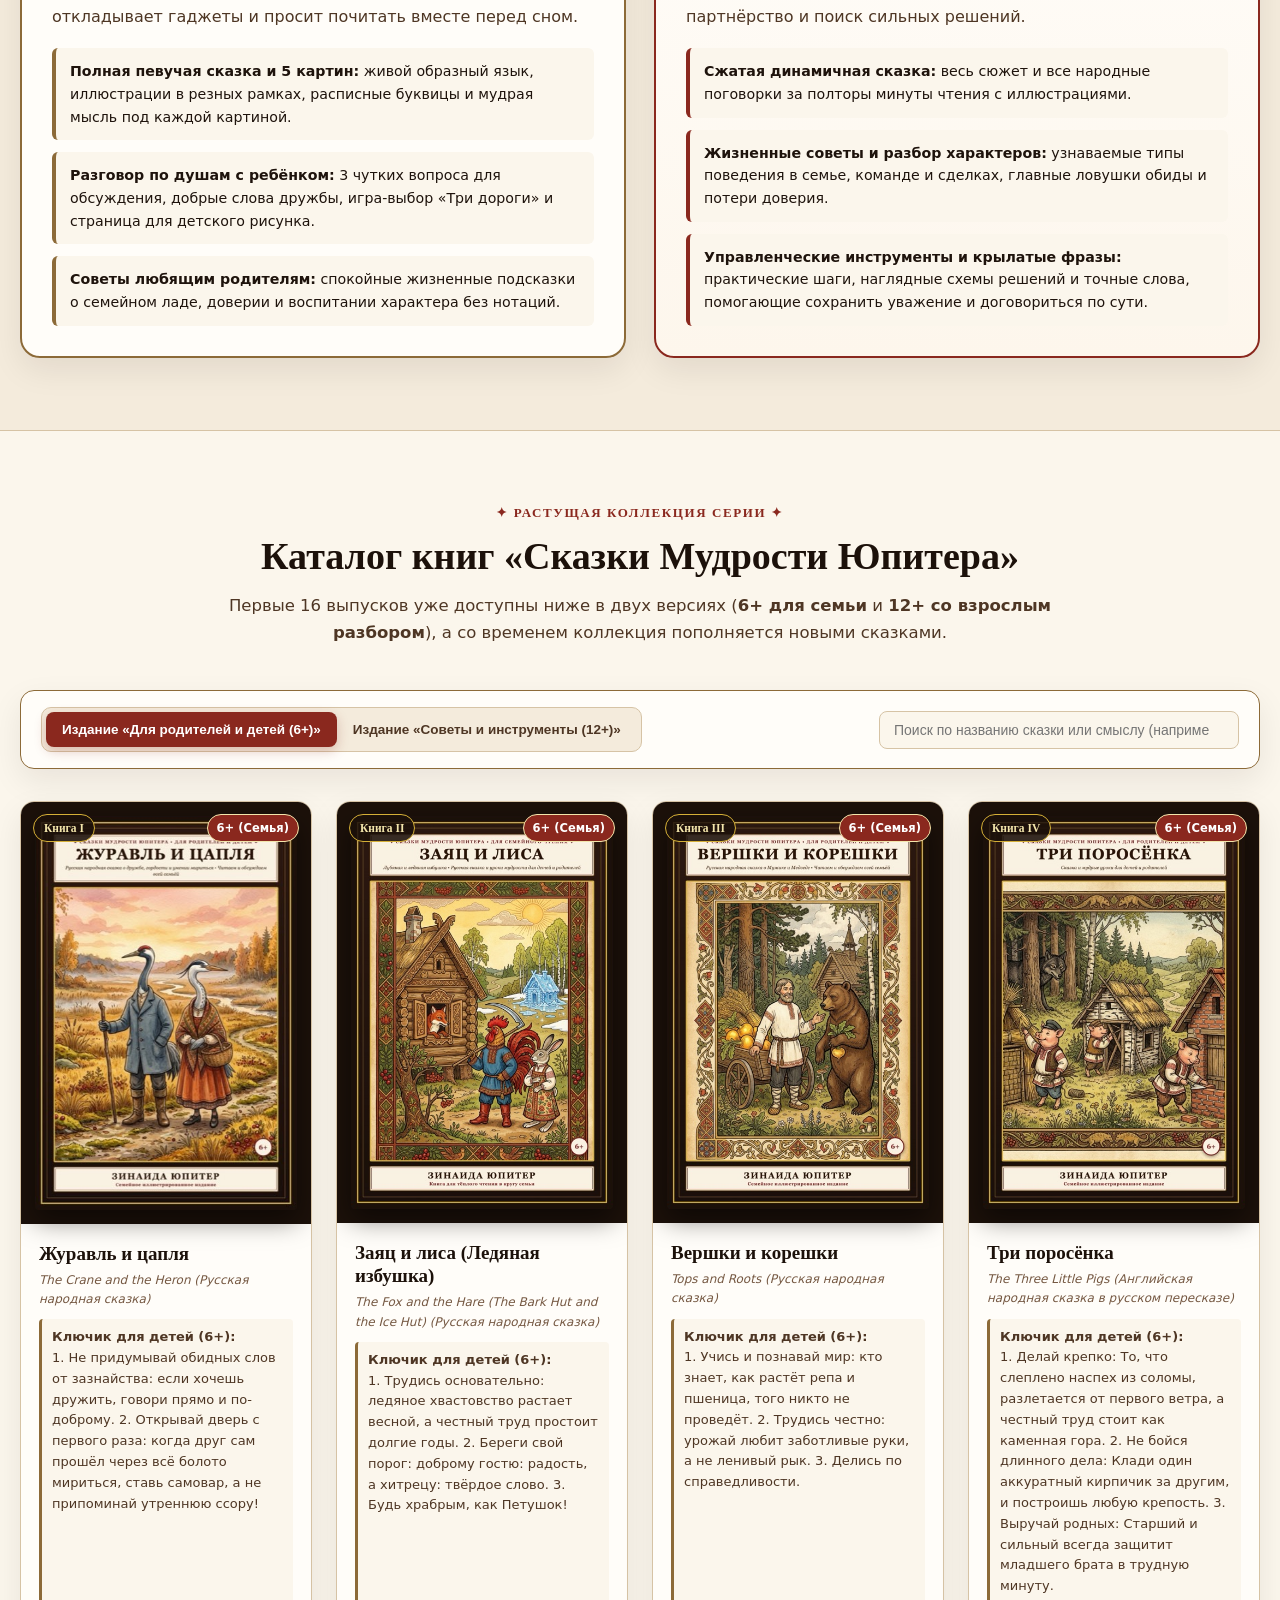
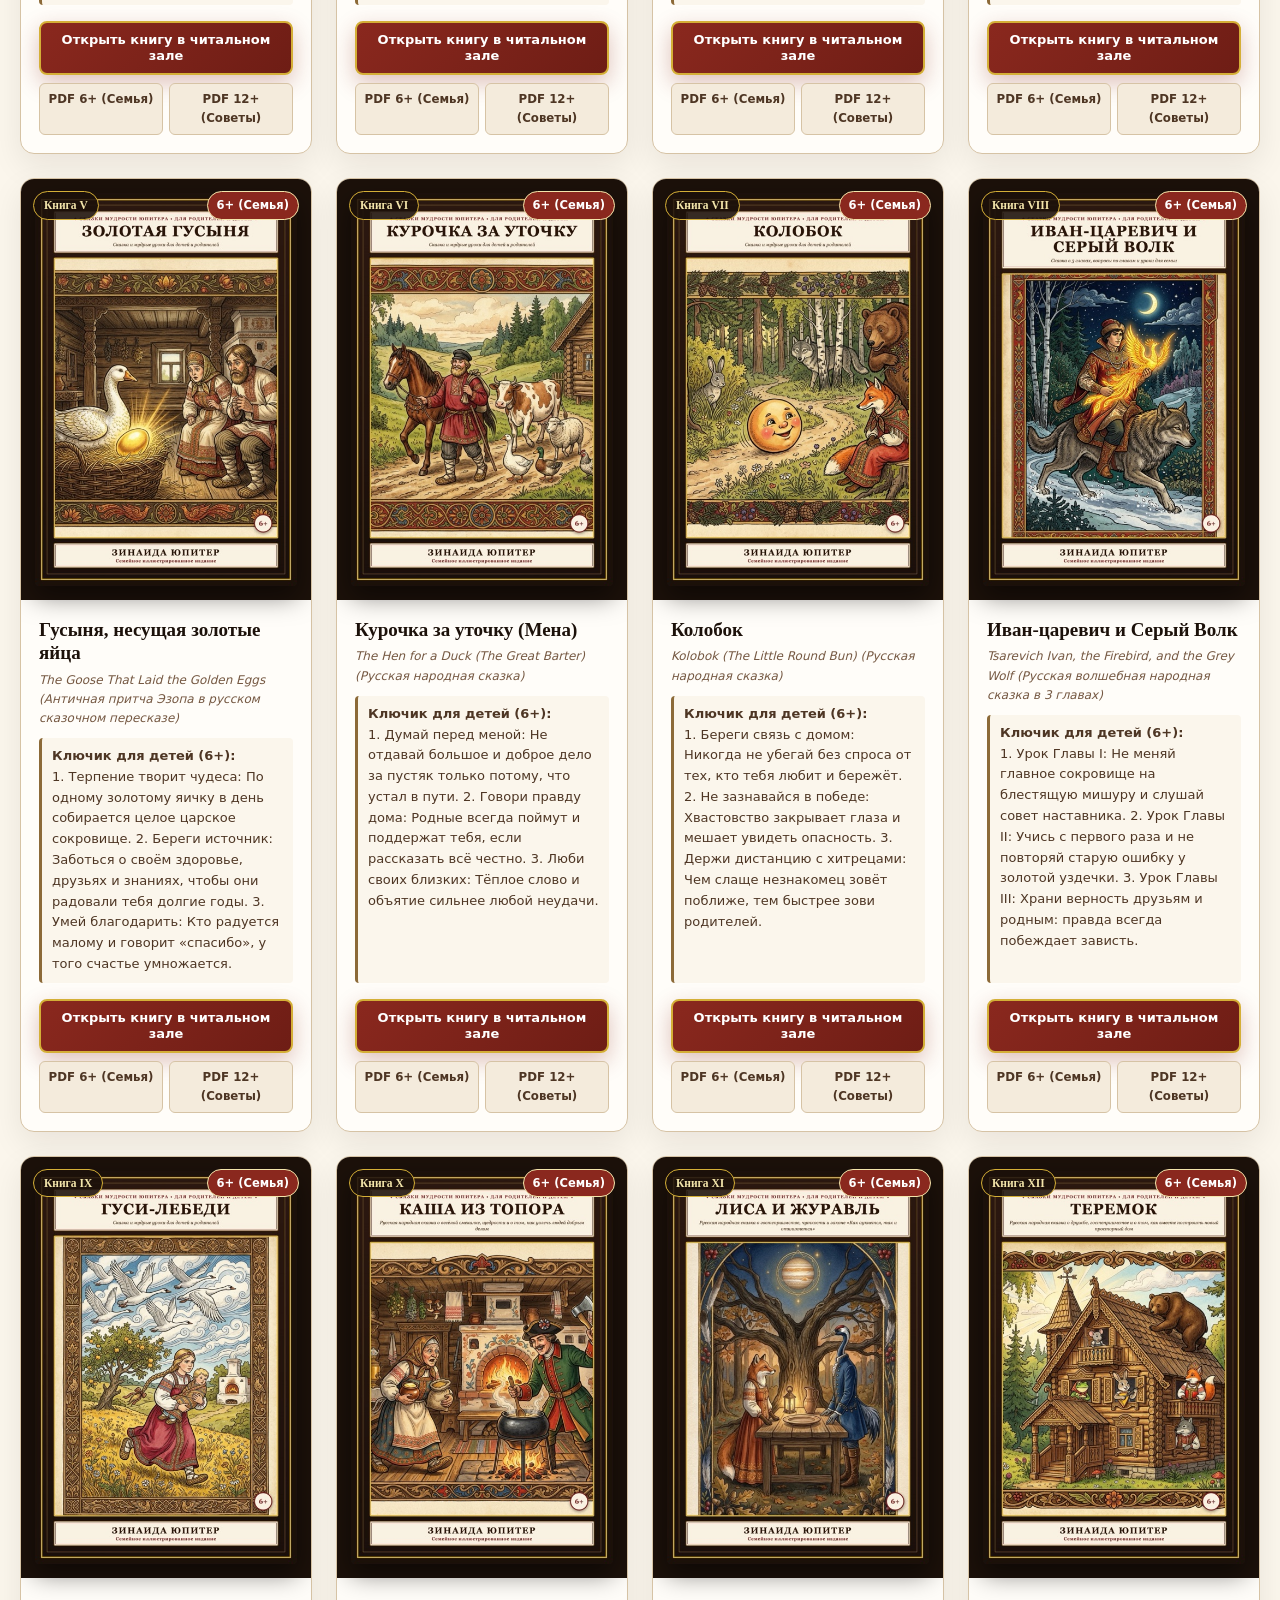
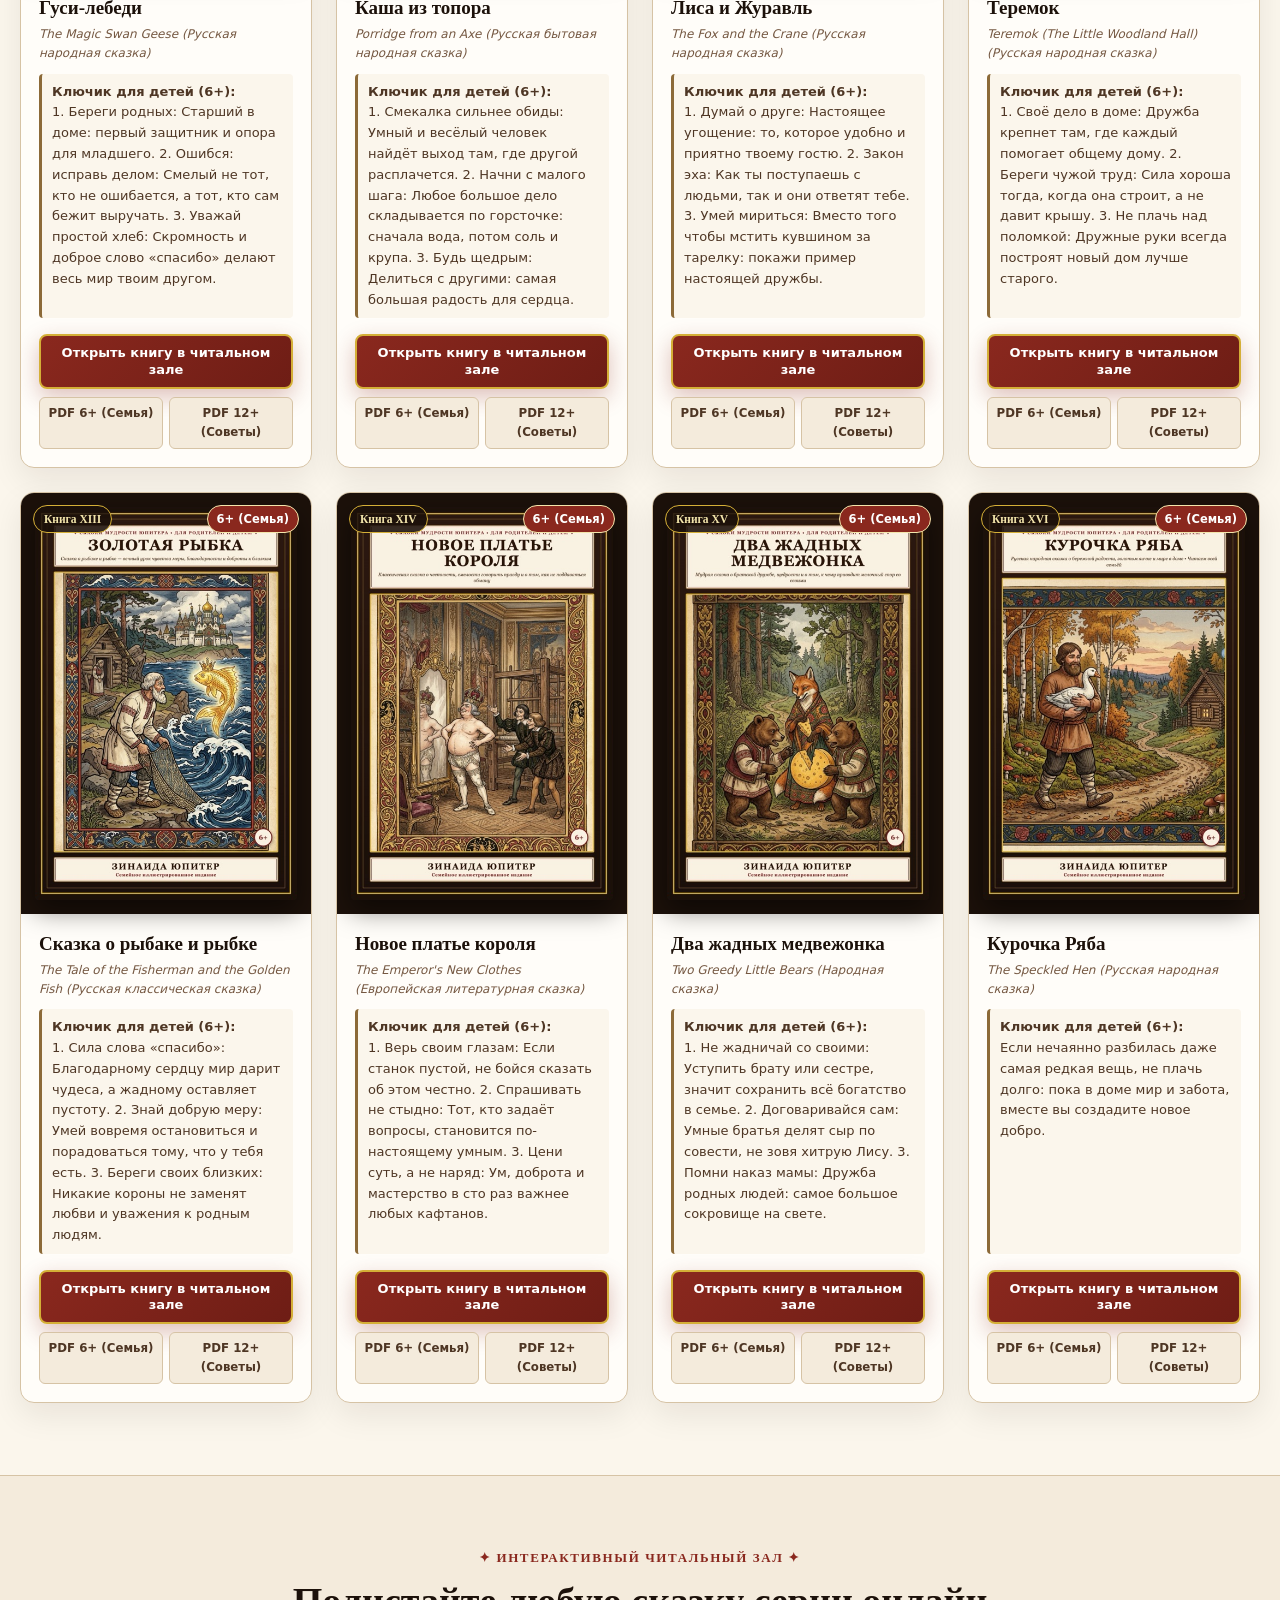
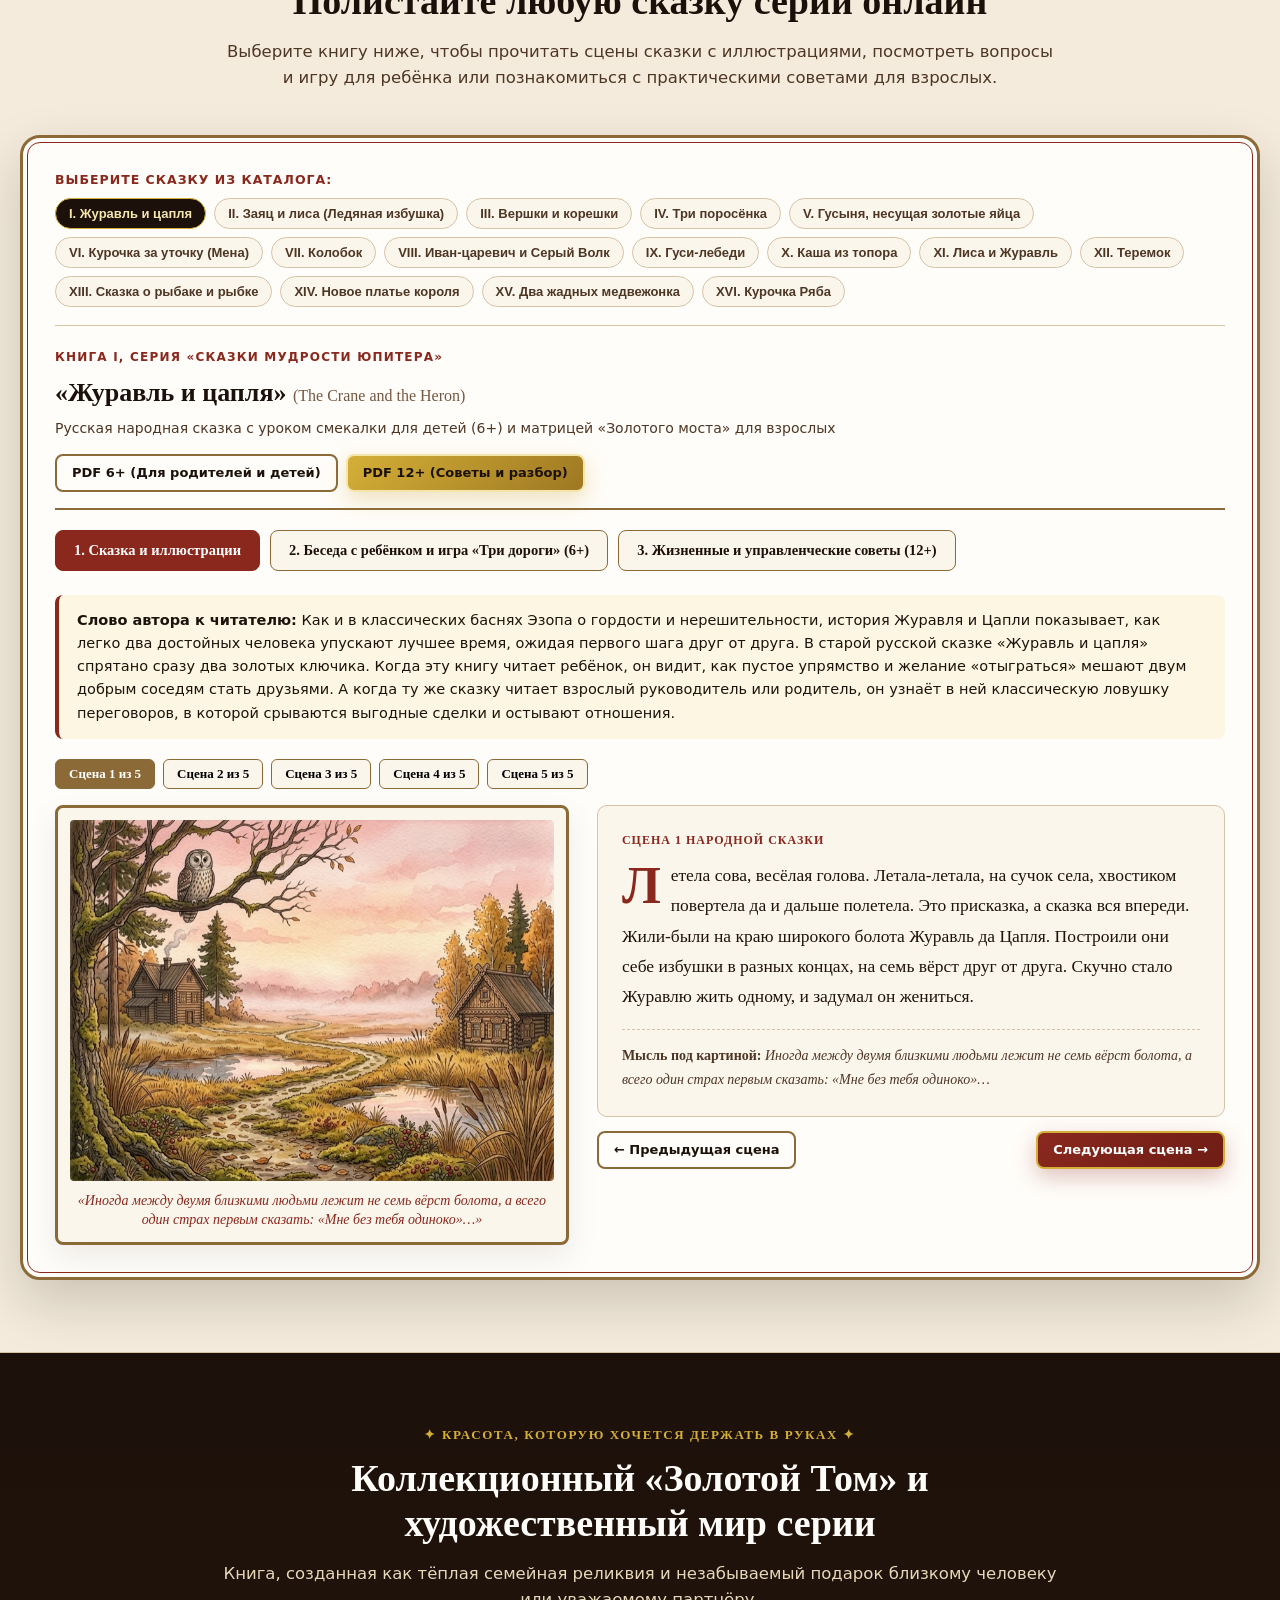
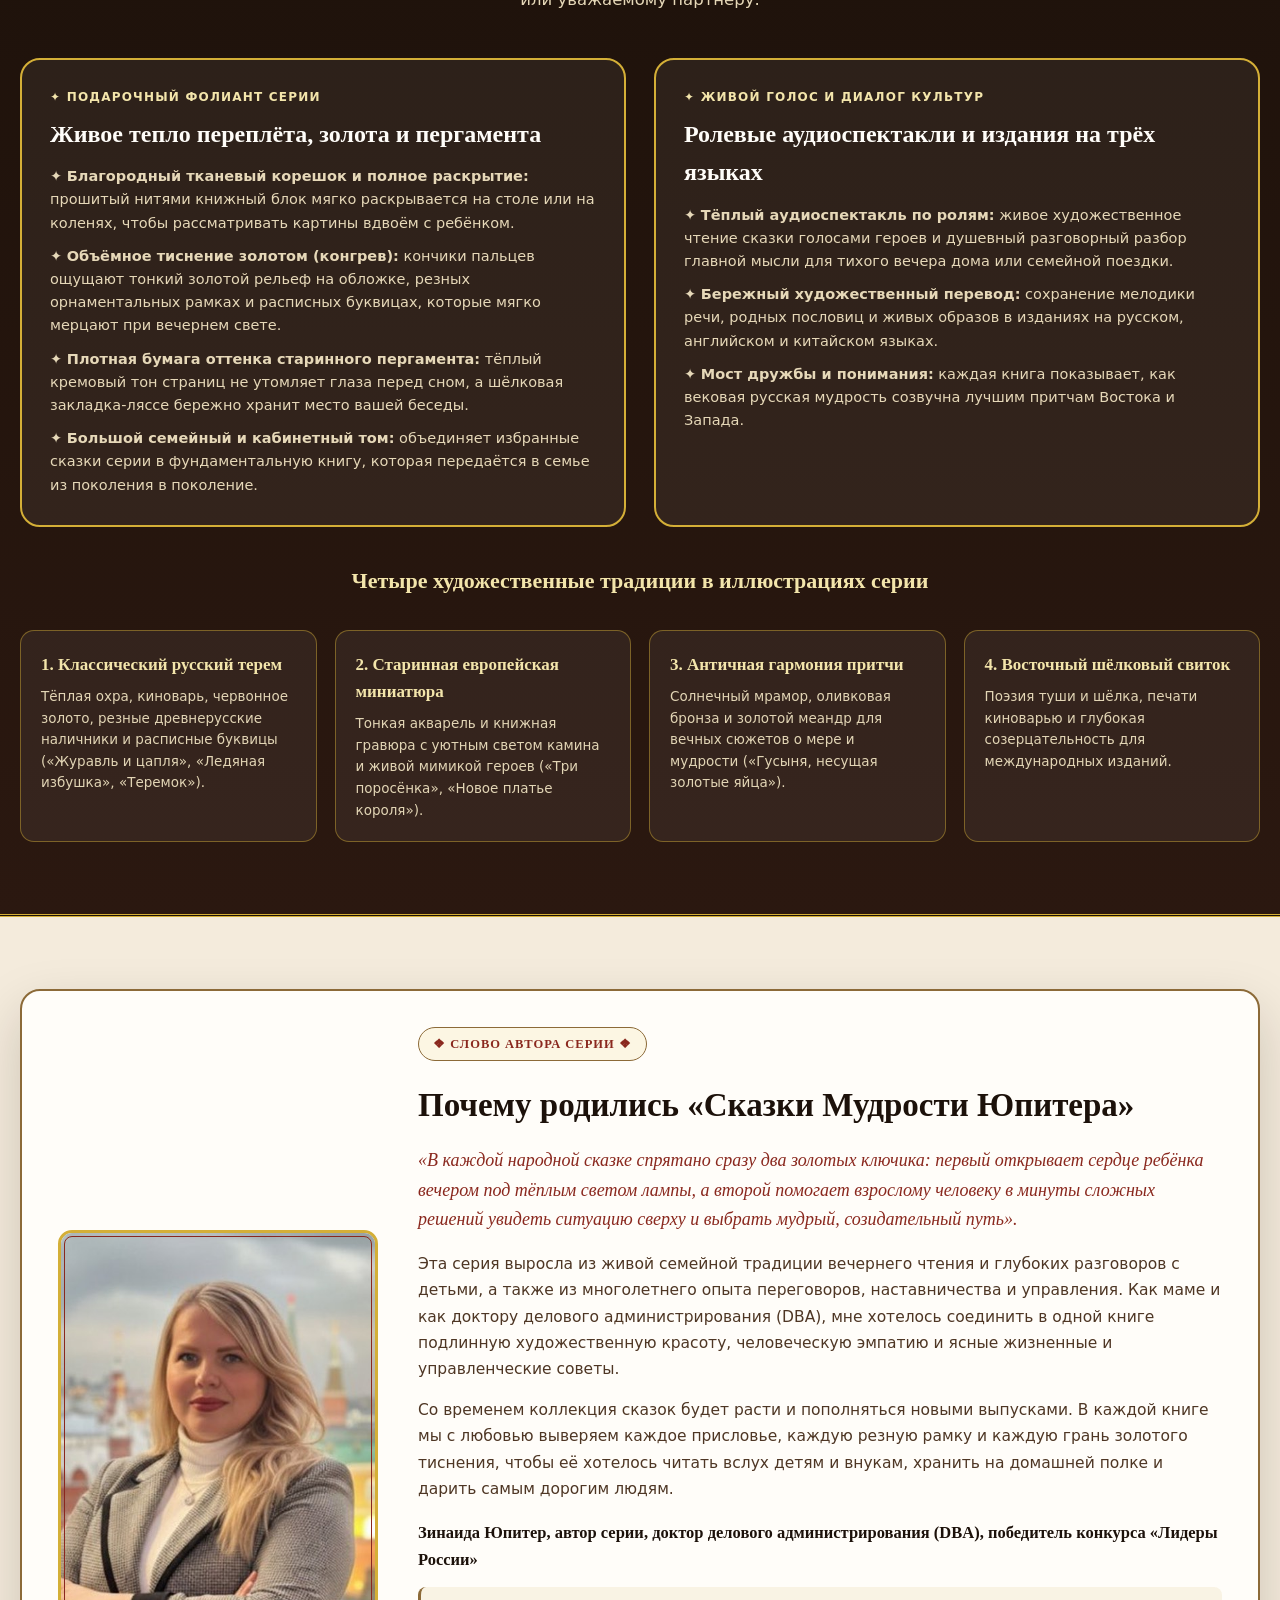
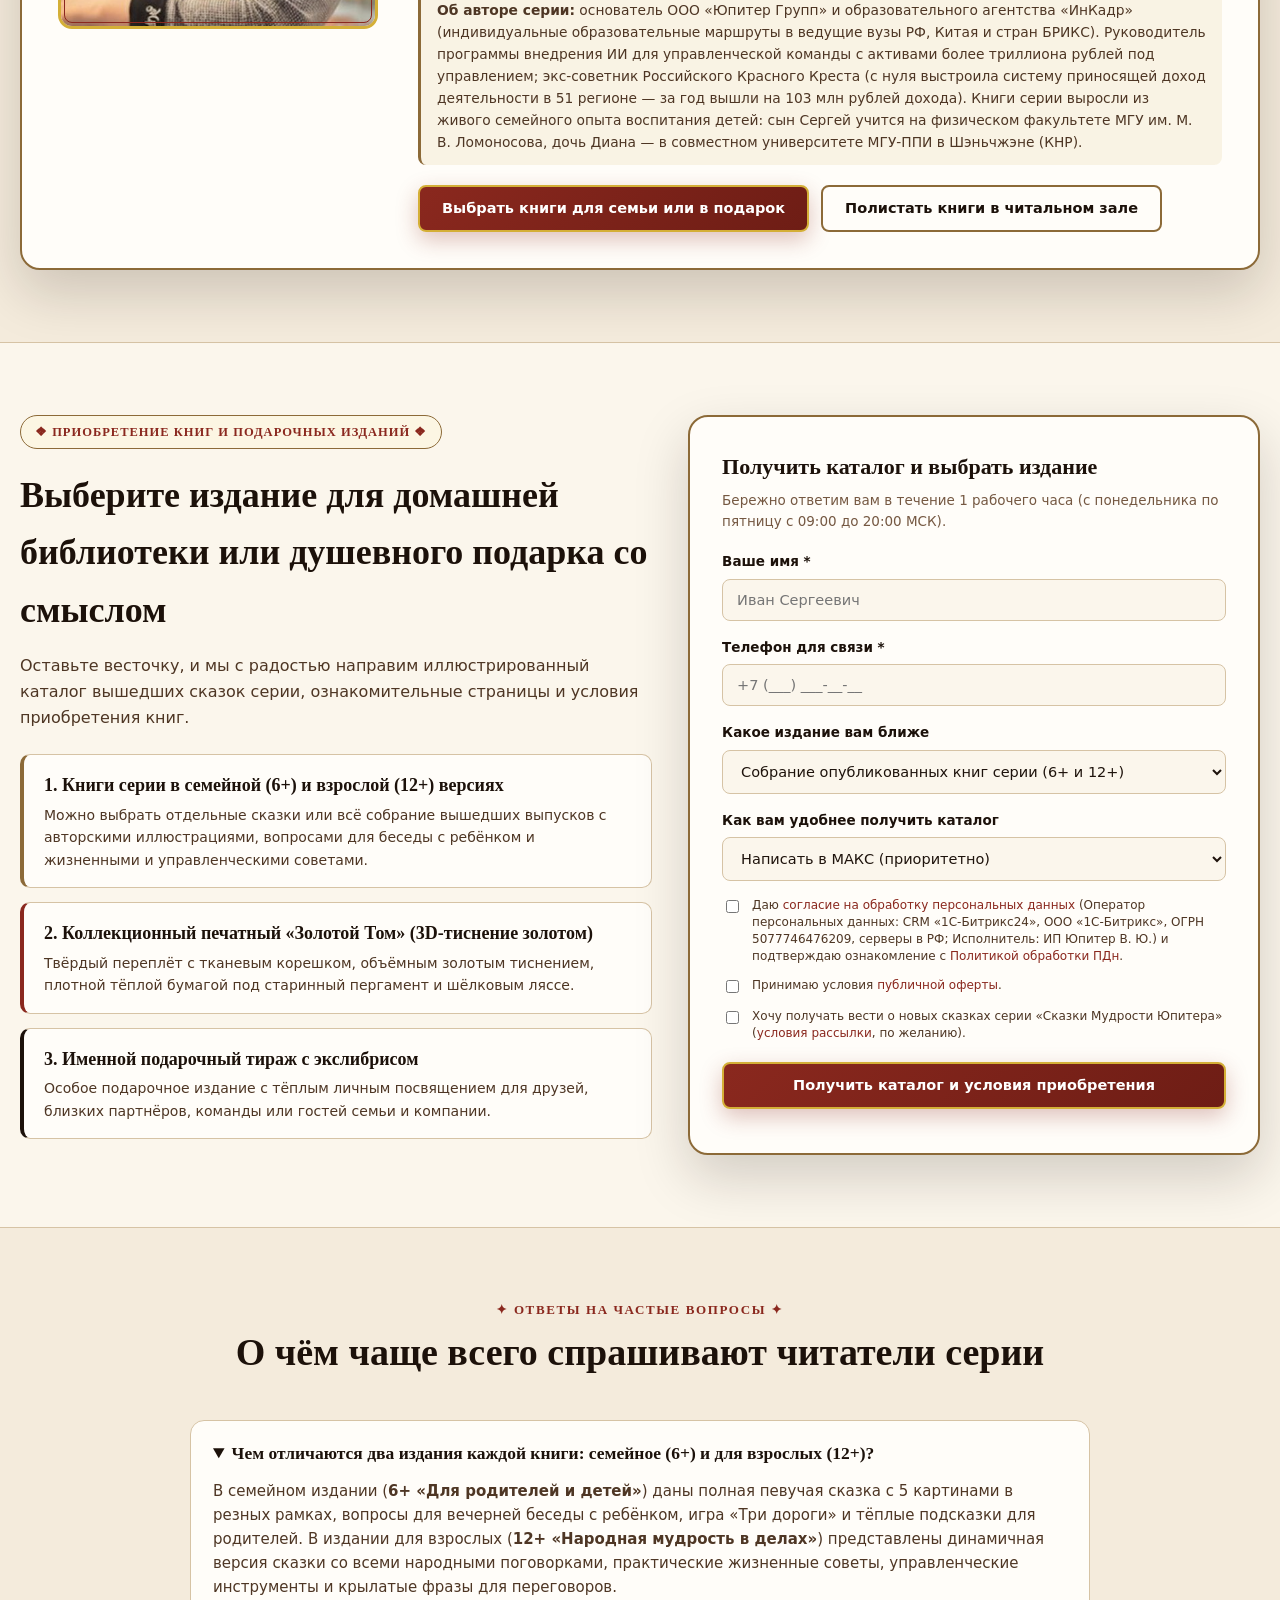
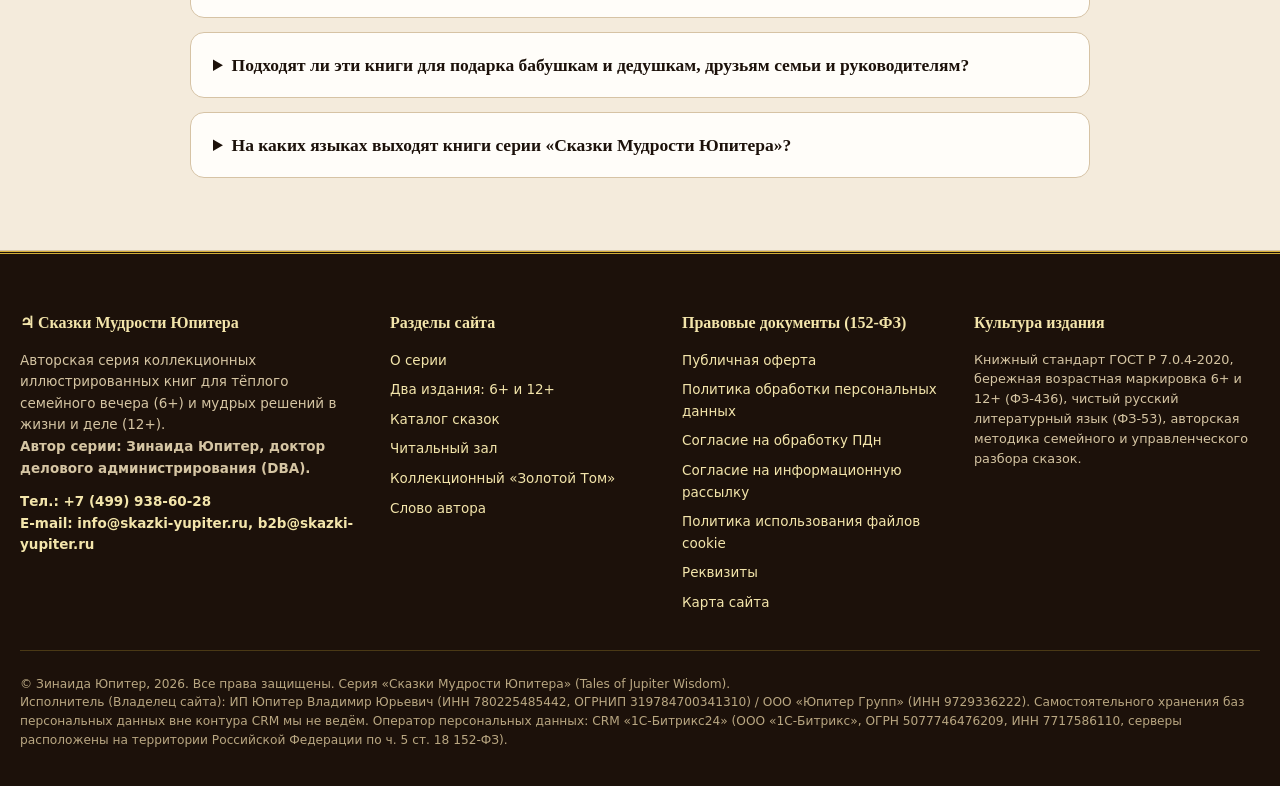
==== commit 857aacc7: "Sync latest skazki-yupiter.ru pages, 16 book keys, 4-pillar about section, and legal/SEO files" ====
--- a/index.html
+++ b/index.html
@@ -8,7 +8,7 @@
   <link rel="canonical" href="https://skazki-yupiter.ru/">
   <link rel="icon" type="image/svg+xml" href="img/favicon.svg">
   <link rel="apple-touch-icon" href="img/favicon.svg">
-  <link rel="preload" as="image" href="img/covers/b1_fam.jpg?v=20261027v4" fetchpriority="high">
+  <link rel="preload" as="image" href="img/covers/b1_fam.jpg?v=20261027v5" fetchpriority="high">
 
   <!-- Open Graph -->
   <meta property="og:type" content="website">
@@ -164,25 +164,25 @@
               <span>Нажмите на любую обложку для чтения</span>
             </div>
             <div class="hero-showcase__pair">
+              <div class="showcase-book-card" data-open-reader="2" data-initial-tab="kids">
+                <span class="showcase-book-card__tag showcase-book-card__tag--fam">Книга II • 6+ Семья</span>
+                <img src="img/covers/b2_fam.jpg?v=20261027v5" alt="Книга II: Заяц и лиса (6+)" width="320" height="480" fetchpriority="high">
+                <div class="showcase-book-card__caption"><strong>Книга II: «Заяц и лиса»</strong> — Доброта, границы дома и верный союзник</div>
+              </div>
+              <div class="showcase-book-card" data-open-reader="4" data-initial-tab="matrix">
+                <span class="showcase-book-card__tag showcase-book-card__tag--mgmt">Книга IV • 12+ Взрослым</span>
+                <img src="img/covers/b4_mgmt.jpg?v=20261027v5" alt="Книга IV: Три поросёнка (12+)" width="320" height="480" fetchpriority="high">
+                <div class="showcase-book-card__caption"><strong>Книга IV: «Три поросёнка»</strong> — Каменный фундамент и антихрупкость до кризиса</div>
+              </div>
+              <div class="showcase-book-card" data-open-reader="8" data-initial-tab="kids">
+                <span class="showcase-book-card__tag showcase-book-card__tag--fam">Книга VIII • 6+ Семья</span>
+                <img src="img/covers/b8_fam.jpg?v=20261027v5" alt="Книга VIII: Иван-царевич и Серый Волк (6+)" width="320" height="480">
+                <div class="showcase-book-card__caption"><strong>Книга VIII: «Иван-царевич и Серый Волк»</strong> — Доверие наставнику и дисциплина</div>
+              </div>
               <div class="showcase-book-card" data-open-reader="12" data-initial-tab="matrix">
                 <span class="showcase-book-card__tag showcase-book-card__tag--mgmt">Книга XII • 12+ Взрослым</span>
-                <img src="img/covers/b12_mgmt.jpg?v=20261027v4" alt="Книга XII: Теремок (12+)" width="320" height="480" fetchpriority="high">
+                <img src="img/covers/b12_mgmt.jpg?v=20261027v5" alt="Книга XII: Теремок (12+)" width="320" height="480">
                 <div class="showcase-book-card__caption"><strong>Книга XII: «Теремок»</strong> — Созидание команды и соразмерность нагрузки</div>
-              </div>
-              <div class="showcase-book-card" data-open-reader="4" data-initial-tab="matrix">
-                <span class="showcase-book-card__tag showcase-book-card__tag--mgmt">Книга IV • 12+ Взрослым</span>
-                <img src="img/covers/b4_mgmt.jpg?v=20261027v4" alt="Книга IV: Три поросёнка (12+)" width="320" height="480" fetchpriority="high">
-                <div class="showcase-book-card__caption"><strong>Книга IV: «Три поросёнка»</strong> — Каменный фундамент и антихрупкость до кризиса</div>
-              </div>
-              <div class="showcase-book-card" data-open-reader="2" data-initial-tab="kids">
-                <span class="showcase-book-card__tag showcase-book-card__tag--fam">Книга II • 6+ Семья</span>
-                <img src="img/covers/b2_fam.jpg?v=20261027v4" alt="Книга II: Заяц и лиса (6+)" width="320" height="480">
-                <div class="showcase-book-card__caption"><strong>Книга II: «Заяц и лиса»</strong> — Доброта, границы дома и верный союзник</div>
-              </div>
-              <div class="showcase-book-card" data-open-reader="8" data-initial-tab="matrix">
-                <span class="showcase-book-card__tag showcase-book-card__tag--mgmt">Книга VIII • 12+ Взрослым</span>
-                <img src="img/covers/b8_mgmt.jpg?v=20261027v4" alt="Книга VIII: Иван-царевич и Серый Волк (12+)" width="320" height="480">
-                <div class="showcase-book-card__caption"><strong>Книга VIII: «Иван-царевич и Серый Волк»</strong> — Доверие наставнику и дисциплина</div>
               </div>
             </div>
             <div class="hero-showcase__footer">
@@ -250,6 +250,35 @@
             </p>
           </article>
         </div>
+
+        <!-- Полный паспорт проекта «О серии и архитектуре издания» -->
+        <div style="margin-top:28px;background:var(--bg-card);border:2px solid var(--border-ornate);border-radius:var(--radius-lg);padding:26px 28px;box-shadow:var(--shadow-card);">
+          <div style="display:flex;flex-wrap:wrap;align-items:center;justify-content:space-between;gap:12px;margin-bottom:16px;padding-bottom:12px;border-bottom:1px solid var(--border-ornate);">
+            <div>
+              <span style="font-size:12px;font-weight:700;color:var(--cinnabar);text-transform:uppercase;letter-spacing:1.2px;">✦ О ПРОЕКТЕ «СКАЗКИ МУДРОСТИ ЮПИТЕРА» (TALES OF JUPITER WISDOM) ✦</span>
+              <h3 style="font-family:var(--font-serif);font-size:22px;color:var(--bg-walnut);margin:4px 0 0;">Как устроена серия: от семейного чтения до музейного фолианта и международных изданий</h3>
+            </div>
+            <span class="edition-badge edition-badge--6" style="margin:0;">1-й сезон: 16 сказок • 64 тома RU/EN</span>
+          </div>
+          <div style="display:grid;grid-template-columns:repeat(auto-fit,minmax(240px,1fr));gap:18px;font-size:14.5px;line-height:1.6;color:var(--ink-secondary);">
+            <div>
+              <strong style="color:var(--bg-walnut);display:block;margin-bottom:4px;">1. Формула «Одна сказка — 4 формата»</strong>
+              Каждая история выходит как семейная книга <strong>6+</strong> (13 стр. по ГОСТ Р 7.0.4-2020), взрослое издание <strong>12+</strong> с наглядной матрицей выбора, печатный <strong>«Золотой Том»</strong> (84–108 стр. с 3D-тиснением золотом) и ролевой аудиоспектакль.
+            </div>
+            <div>
+              <strong style="color:var(--bg-walnut);display:block;margin-bottom:4px;">2. Принцип «Оба читают — оба учатся»</strong>
+              Ребёнок проживает добрую сказку, отвечает на чуткие вопросы и играет в выбор «Три дороги», а взрослый находит в тех же героях точные переговорные приёмы и мудрые решения для семьи и дела.
+            </div>
+            <div>
+              <strong style="color:var(--bg-walnut);display:block;margin-bottom:4px;">3. Совет из 18 профильных экспертов</strong>
+              Каждая книга проходит тройную выверку: педагогика и чистота речи (ФЗ-53 и ФЗ-436), управленческая практика и переговоры (DBA), музейная иллюстрация и книжная вёрстка.
+            </div>
+            <div>
+              <strong style="color:var(--bg-walnut);display:block;margin-bottom:4px;">4. Растущая библиотека на языках мира</strong>
+              В первом сезоне выпущено <strong>16 сказок (64 тома на русском и английском языках)</strong>, открытых в читальном зале ниже. Мастер-каталог серии включает 300 книг с переводом на китайский, хинди и языки стран БРИКС.
+            </div>
+          </div>
+        </div>
       </div>
     </section>
 
@@ -322,12 +351,12 @@
             <div class="book-card__cover-wrap" data-open-reader="1" title="Открыть читальный зал: Книга I «Журавль и цапля»">
               <span class="book-card__issue-pill">Книга I</span>
               <span class="book-card__age-pill">6+ (Семья)</span>
-              <img src="img/covers/b1_fam.jpg?v=20261027v4" alt="Обложка книги «Журавль и цапля», автор Зинаида Юпитер, DBA" width="360" height="540" loading="lazy">
+              <img src="img/covers/b1_fam.jpg?v=20261027v5" alt="Обложка книги «Журавль и цапля», автор Зинаида Юпитер, DBA" width="360" height="540" loading="lazy">
             </div>
             <div class="book-card__body">
               <h3 class="book-card__title">«Журавль и цапля»</h3>
               <div class="book-card__en">The Crane and the Heron</div>
-              <div class="book-card__key"><strong>Ключ для детей и семьи (6+):</strong><br></div>
+              <div class="book-card__key"><strong>Ключ для детей и семьи (6+):</strong><br>1. Не придумывай обидных слов от зазнайства: если хочешь дружить, говори прямо и по-доброму. 2. Открывай дверь с первого раза: когда друг сам прошёл через всё болото мириться, ставь самовар, а не припоминай утреннюю ссору!</div>
               <div class="book-card__actions">
                 <button type="button" class="btn btn--primary btn--sm" data-open-reader="1">Открыть книгу в читальном зале</button>
                 <div class="book-card__pdf-links">
@@ -341,12 +370,12 @@
             <div class="book-card__cover-wrap" data-open-reader="2" title="Открыть читальный зал: Книга II «Заяц и лиса (Ледяная избушка)»">
               <span class="book-card__issue-pill">Книга II</span>
               <span class="book-card__age-pill">6+ (Семья)</span>
-              <img src="img/covers/b2_fam.jpg?v=20261027v4" alt="Обложка книги «Заяц и лиса (Ледяная избушка)», автор Зинаида Юпитер, DBA" width="360" height="540" loading="lazy">
+              <img src="img/covers/b2_fam.jpg?v=20261027v5" alt="Обложка книги «Заяц и лиса (Ледяная избушка)», автор Зинаида Юпитер, DBA" width="360" height="540" loading="lazy">
             </div>
             <div class="book-card__body">
               <h3 class="book-card__title">«Заяц и лиса (Ледяная избушка)»</h3>
               <div class="book-card__en">The Fox and the Hare (The Bark Hut and the Ice Hut)</div>
-              <div class="book-card__key"><strong>Ключ для детей и семьи (6+):</strong><br></div>
+              <div class="book-card__key"><strong>Ключ для детей и семьи (6+):</strong><br>1. Трудись основательно: ледяное хвастовство растает весной, а честный труд простоит долгие годы. 2. Береги свой порог: доброму гостю: радость, а хитрецу: твёрдое слово. 3. Будь храбрым, как Петушок!</div>
               <div class="book-card__actions">
                 <button type="button" class="btn btn--primary btn--sm" data-open-reader="2">Открыть книгу в читальном зале</button>
                 <div class="book-card__pdf-links">
@@ -360,12 +389,12 @@
             <div class="book-card__cover-wrap" data-open-reader="3" title="Открыть читальный зал: Книга III «Вершки и корешки»">
               <span class="book-card__issue-pill">Книга III</span>
               <span class="book-card__age-pill">6+ (Семья)</span>
-              <img src="img/covers/b3_fam.jpg?v=20261027v4" alt="Обложка книги «Вершки и корешки», автор Зинаида Юпитер, DBA" width="360" height="540" loading="lazy">
+              <img src="img/covers/b3_fam.jpg?v=20261027v5" alt="Обложка книги «Вершки и корешки», автор Зинаида Юпитер, DBA" width="360" height="540" loading="lazy">
             </div>
             <div class="book-card__body">
               <h3 class="book-card__title">«Вершки и корешки»</h3>
               <div class="book-card__en">Tops and Roots</div>
-              <div class="book-card__key"><strong>Ключ для детей и семьи (6+):</strong><br></div>
+              <div class="book-card__key"><strong>Ключ для детей и семьи (6+):</strong><br>1. Учись и познавай мир: кто знает, как растёт репа и пшеница, того никто не проведёт. 2. Трудись честно: урожай любит заботливые руки, а не ленивый рык. 3. Делись по справедливости.</div>
               <div class="book-card__actions">
                 <button type="button" class="btn btn--primary btn--sm" data-open-reader="3">Открыть книгу в читальном зале</button>
                 <div class="book-card__pdf-links">
@@ -379,12 +408,12 @@
             <div class="book-card__cover-wrap" data-open-reader="4" title="Открыть читальный зал: Книга IV «Три поросёнка»">
               <span class="book-card__issue-pill">Книга IV</span>
               <span class="book-card__age-pill">6+ (Семья)</span>
-              <img src="img/covers/b4_fam.jpg?v=20261027v4" alt="Обложка книги «Три поросёнка», автор Зинаида Юпитер, DBA" width="360" height="540" loading="lazy">
+              <img src="img/covers/b4_fam.jpg?v=20261027v5" alt="Обложка книги «Три поросёнка», автор Зинаида Юпитер, DBA" width="360" height="540" loading="lazy">
             </div>
             <div class="book-card__body">
               <h3 class="book-card__title">«Три поросёнка»</h3>
               <div class="book-card__en">The Three Little Pigs</div>
-              <div class="book-card__key"><strong>Ключ для детей и семьи (6+):</strong><br></div>
+              <div class="book-card__key"><strong>Ключ для детей и семьи (6+):</strong><br>1. Делай крепко: То, что слеплено наспех из соломы, разлетается от первого ветра, а честный труд стоит как каменная гора. 2. Не бойся длинного дела: Клади один аккуратный кирпичик за другим, и построишь любую крепость. 3. Выручай родных: Старший и сильный всегда защитит младшего брата в трудную минуту.</div>
               <div class="book-card__actions">
                 <button type="button" class="btn btn--primary btn--sm" data-open-reader="4">Открыть книгу в читальном зале</button>
                 <div class="book-card__pdf-links">
@@ -398,12 +427,12 @@
             <div class="book-card__cover-wrap" data-open-reader="5" title="Открыть читальный зал: Книга V «Гусыня, несущая золотые яйца»">
               <span class="book-card__issue-pill">Книга V</span>
               <span class="book-card__age-pill">6+ (Семья)</span>
-              <img src="img/covers/b5_fam.jpg?v=20261027v4" alt="Обложка книги «Гусыня, несущая золотые яйца», автор Зинаида Юпитер, DBA" width="360" height="540" loading="lazy">
+              <img src="img/covers/b5_fam.jpg?v=20261027v5" alt="Обложка книги «Гусыня, несущая золотые яйца», автор Зинаида Юпитер, DBA" width="360" height="540" loading="lazy">
             </div>
             <div class="book-card__body">
               <h3 class="book-card__title">«Гусыня, несущая золотые яйца»</h3>
               <div class="book-card__en">The Goose That Laid the Golden Eggs</div>
-              <div class="book-card__key"><strong>Ключ для детей и семьи (6+):</strong><br></div>
+              <div class="book-card__key"><strong>Ключ для детей и семьи (6+):</strong><br>1. Терпение творит чудеса: По одному золотому яичку в день собирается целое царское сокровище. 2. Береги источник: Заботься о своём здоровье, друзьях и знаниях, чтобы они радовали тебя долгие годы. 3. Умей благодарить: Кто радуется малому и говорит «спасибо», у того счастье умножается.</div>
               <div class="book-card__actions">
                 <button type="button" class="btn btn--primary btn--sm" data-open-reader="5">Открыть книгу в читальном зале</button>
                 <div class="book-card__pdf-links">
@@ -417,12 +446,12 @@
             <div class="book-card__cover-wrap" data-open-reader="6" title="Открыть читальный зал: Книга VI «Курочка за уточку (Мена)»">
               <span class="book-card__issue-pill">Книга VI</span>
               <span class="book-card__age-pill">6+ (Семья)</span>
-              <img src="img/covers/b6_fam.jpg?v=20261027v4" alt="Обложка книги «Курочка за уточку (Мена)», автор Зинаида Юпитер, DBA" width="360" height="540" loading="lazy">
+              <img src="img/covers/b6_fam.jpg?v=20261027v5" alt="Обложка книги «Курочка за уточку (Мена)», автор Зинаида Юпитер, DBA" width="360" height="540" loading="lazy">
             </div>
             <div class="book-card__body">
               <h3 class="book-card__title">«Курочка за уточку (Мена)»</h3>
               <div class="book-card__en">The Hen for a Duck (The Great Barter)</div>
-              <div class="book-card__key"><strong>Ключ для детей и семьи (6+):</strong><br></div>
+              <div class="book-card__key"><strong>Ключ для детей и семьи (6+):</strong><br>1. Думай перед меной: Не отдавай большое и доброе дело за пустяк только потому, что устал в пути. 2. Говори правду дома: Родные всегда поймут и поддержат тебя, если рассказать всё честно. 3. Люби своих близких: Тёплое слово и объятие сильнее любой неудачи.</div>
               <div class="book-card__actions">
                 <button type="button" class="btn btn--primary btn--sm" data-open-reader="6">Открыть книгу в читальном зале</button>
                 <div class="book-card__pdf-links">
@@ -436,12 +465,12 @@
             <div class="book-card__cover-wrap" data-open-reader="7" title="Открыть читальный зал: Книга VII «Колобок»">
               <span class="book-card__issue-pill">Книга VII</span>
               <span class="book-card__age-pill">6+ (Семья)</span>
-              <img src="img/covers/b7_fam.jpg?v=20261027v4" alt="Обложка книги «Колобок», автор Зинаида Юпитер, DBA" width="360" height="540" loading="lazy">
+              <img src="img/covers/b7_fam.jpg?v=20261027v5" alt="Обложка книги «Колобок», автор Зинаида Юпитер, DBA" width="360" height="540" loading="lazy">
             </div>
             <div class="book-card__body">
               <h3 class="book-card__title">«Колобок»</h3>
               <div class="book-card__en">Kolobok (The Little Round Bun)</div>
-              <div class="book-card__key"><strong>Ключ для детей и семьи (6+):</strong><br></div>
+              <div class="book-card__key"><strong>Ключ для детей и семьи (6+):</strong><br>1. Береги связь с домом: Никогда не убегай без спроса от тех, кто тебя любит и бережёт. 2. Не зазнавайся в победе: Хвастовство закрывает глаза и мешает увидеть опасность. 3. Держи дистанцию с хитрецами: Чем слаще незнакомец зовёт поближе, тем быстрее зови родителей.</div>
               <div class="book-card__actions">
                 <button type="button" class="btn btn--primary btn--sm" data-open-reader="7">Открыть книгу в читальном зале</button>
                 <div class="book-card__pdf-links">
@@ -455,12 +484,12 @@
             <div class="book-card__cover-wrap" data-open-reader="8" title="Открыть читальный зал: Книга VIII «Иван-царевич и Серый Волк»">
               <span class="book-card__issue-pill">Книга VIII</span>
               <span class="book-card__age-pill">6+ (Семья)</span>
-              <img src="img/covers/b8_fam.jpg?v=20261027v4" alt="Обложка книги «Иван-царевич и Серый Волк», автор Зинаида Юпитер, DBA" width="360" height="540" loading="lazy">
+              <img src="img/covers/b8_fam.jpg?v=20261027v5" alt="Обложка книги «Иван-царевич и Серый Волк», автор Зинаида Юпитер, DBA" width="360" height="540" loading="lazy">
             </div>
             <div class="book-card__body">
               <h3 class="book-card__title">«Иван-царевич и Серый Волк»</h3>
               <div class="book-card__en">Tsarevich Ivan, the Firebird, and the Grey Wolf</div>
-              <div class="book-card__key"><strong>Ключ для детей и семьи (6+):</strong><br></div>
+              <div class="book-card__key"><strong>Ключ для детей и семьи (6+):</strong><br>1. Урок Главы I: Не меняй главное сокровище на блестящую мишуру и слушай совет наставника. 2. Урок Главы II: Учись с первого раза и не повторяй старую ошибку у золотой уздечки. 3. Урок Главы III: Храни верность друзьям и родным: правда всегда побеждает зависть.</div>
               <div class="book-card__actions">
                 <button type="button" class="btn btn--primary btn--sm" data-open-reader="8">Открыть книгу в читальном зале</button>
                 <div class="book-card__pdf-links">
@@ -474,12 +503,12 @@
             <div class="book-card__cover-wrap" data-open-reader="9" title="Открыть читальный зал: Книга IX «Гуси-лебеди»">
               <span class="book-card__issue-pill">Книга IX</span>
               <span class="book-card__age-pill">6+ (Семья)</span>
-              <img src="img/covers/b9_fam.jpg?v=20261027v4" alt="Обложка книги «Гуси-лебеди», автор Зинаида Юпитер, DBA" width="360" height="540" loading="lazy">
+              <img src="img/covers/b9_fam.jpg?v=20261027v5" alt="Обложка книги «Гуси-лебеди», автор Зинаида Юпитер, DBA" width="360" height="540" loading="lazy">
             </div>
             <div class="book-card__body">
               <h3 class="book-card__title">«Гуси-лебеди»</h3>
               <div class="book-card__en">The Magic Swan Geese</div>
-              <div class="book-card__key"><strong>Ключ для детей и семьи (6+):</strong><br></div>
+              <div class="book-card__key"><strong>Ключ для детей и семьи (6+):</strong><br>1. Береги родных: Старший в доме: первый защитник и опора для младшего. 2. Ошибся: исправь делом: Смелый не тот, кто не ошибается, а тот, кто сам бежит выручать. 3. Уважай простой хлеб: Скромность и доброе слово «спасибо» делают весь мир твоим другом.</div>
               <div class="book-card__actions">
                 <button type="button" class="btn btn--primary btn--sm" data-open-reader="9">Открыть книгу в читальном зале</button>
                 <div class="book-card__pdf-links">
@@ -493,12 +522,12 @@
             <div class="book-card__cover-wrap" data-open-reader="10" title="Открыть читальный зал: Книга X «Каша из топора»">
               <span class="book-card__issue-pill">Книга X</span>
               <span class="book-card__age-pill">6+ (Семья)</span>
-              <img src="img/covers/b10_fam.jpg?v=20261027v4" alt="Обложка книги «Каша из топора», автор Зинаида Юпитер, DBA" width="360" height="540" loading="lazy">
+              <img src="img/covers/b10_fam.jpg?v=20261027v5" alt="Обложка книги «Каша из топора», автор Зинаида Юпитер, DBA" width="360" height="540" loading="lazy">
             </div>
             <div class="book-card__body">
               <h3 class="book-card__title">«Каша из топора»</h3>
               <div class="book-card__en">Porridge from an Axe</div>
-              <div class="book-card__key"><strong>Ключ для детей и семьи (6+):</strong><br></div>
+              <div class="book-card__key"><strong>Ключ для детей и семьи (6+):</strong><br>1. Смекалка сильнее обиды: Умный и весёлый человек найдёт выход там, где другой расплачется. 2. Начни с малого шага: Любое большое дело складывается по горсточке: сначала вода, потом соль и крупа. 3. Будь щедрым: Делиться с другими: самая большая радость для сердца.</div>
               <div class="book-card__actions">
                 <button type="button" class="btn btn--primary btn--sm" data-open-reader="10">Открыть книгу в читальном зале</button>
                 <div class="book-card__pdf-links">
@@ -512,12 +541,12 @@
             <div class="book-card__cover-wrap" data-open-reader="11" title="Открыть читальный зал: Книга XI «Лиса и Журавль»">
               <span class="book-card__issue-pill">Книга XI</span>
               <span class="book-card__age-pill">6+ (Семья)</span>
-              <img src="img/covers/b11_fam.jpg?v=20261027v4" alt="Обложка книги «Лиса и Журавль», автор Зинаида Юпитер, DBA" width="360" height="540" loading="lazy">
+              <img src="img/covers/b11_fam.jpg?v=20261027v5" alt="Обложка книги «Лиса и Журавль», автор Зинаида Юпитер, DBA" width="360" height="540" loading="lazy">
             </div>
             <div class="book-card__body">
               <h3 class="book-card__title">«Лиса и Журавль»</h3>
               <div class="book-card__en">The Fox and the Crane</div>
-              <div class="book-card__key"><strong>Ключ для детей и семьи (6+):</strong><br></div>
+              <div class="book-card__key"><strong>Ключ для детей и семьи (6+):</strong><br>1. Думай о друге: Настоящее угощение: то, которое удобно и приятно твоему гостю. 2. Закон эха: Как ты поступаешь с людьми, так и они ответят тебе. 3. Умей мириться: Вместо того чтобы мстить кувшином за тарелку: покажи пример настоящей дружбы.</div>
               <div class="book-card__actions">
                 <button type="button" class="btn btn--primary btn--sm" data-open-reader="11">Открыть книгу в читальном зале</button>
                 <div class="book-card__pdf-links">
@@ -531,12 +560,12 @@
             <div class="book-card__cover-wrap" data-open-reader="12" title="Открыть читальный зал: Книга XII «Теремок»">
               <span class="book-card__issue-pill">Книга XII</span>
               <span class="book-card__age-pill">6+ (Семья)</span>
-              <img src="img/covers/b12_fam.jpg?v=20261027v4" alt="Обложка книги «Теремок», автор Зинаида Юпитер, DBA" width="360" height="540" loading="lazy">
+              <img src="img/covers/b12_fam.jpg?v=20261027v5" alt="Обложка книги «Теремок», автор Зинаида Юпитер, DBA" width="360" height="540" loading="lazy">
             </div>
             <div class="book-card__body">
               <h3 class="book-card__title">«Теремок»</h3>
               <div class="book-card__en">Teremok (The Little Woodland Hall)</div>
-              <div class="book-card__key"><strong>Ключ для детей и семьи (6+):</strong><br></div>
+              <div class="book-card__key"><strong>Ключ для детей и семьи (6+):</strong><br>1. Своё дело в доме: Дружба крепнет там, где каждый помогает общему дому. 2. Береги чужой труд: Сила хороша тогда, когда она строит, а не давит крышу. 3. Не плачь над поломкой: Дружные руки всегда построят новый дом лучше старого.</div>
               <div class="book-card__actions">
                 <button type="button" class="btn btn--primary btn--sm" data-open-reader="12">Открыть книгу в читальном зале</button>
                 <div class="book-card__pdf-links">
@@ -550,12 +579,12 @@
             <div class="book-card__cover-wrap" data-open-reader="13" title="Открыть читальный зал: Книга XIII «Сказка о рыбаке и рыбке»">
               <span class="book-card__issue-pill">Книга XIII</span>
               <span class="book-card__age-pill">6+ (Семья)</span>
-              <img src="img/covers/b13_fam.jpg?v=20261027v4" alt="Обложка книги «Сказка о рыбаке и рыбке», автор Зинаида Юпитер, DBA" width="360" height="540" loading="lazy">
+              <img src="img/covers/b13_fam.jpg?v=20261027v5" alt="Обложка книги «Сказка о рыбаке и рыбке», автор Зинаида Юпитер, DBA" width="360" height="540" loading="lazy">
             </div>
             <div class="book-card__body">
               <h3 class="book-card__title">«Сказка о рыбаке и рыбке»</h3>
               <div class="book-card__en">The Tale of the Fisherman and the Golden Fish</div>
-              <div class="book-card__key"><strong>Ключ для детей и семьи (6+):</strong><br></div>
+              <div class="book-card__key"><strong>Ключ для детей и семьи (6+):</strong><br>1. Сила слова «спасибо»: Благодарному сердцу мир дарит чудеса, а жадному оставляет пустоту. 2. Знай добрую меру: Умей вовремя остановиться и порадоваться тому, что у тебя есть. 3. Береги своих близких: Никакие короны не заменят любви и уважения к родным людям.</div>
               <div class="book-card__actions">
                 <button type="button" class="btn btn--primary btn--sm" data-open-reader="13">Открыть книгу в читальном зале</button>
                 <div class="book-card__pdf-links">
@@ -569,12 +598,12 @@
             <div class="book-card__cover-wrap" data-open-reader="14" title="Открыть читальный зал: Книга XIV «Новое платье короля»">
               <span class="book-card__issue-pill">Книга XIV</span>
               <span class="book-card__age-pill">6+ (Семья)</span>
-              <img src="img/covers/b14_fam.jpg?v=20261027v4" alt="Обложка книги «Новое платье короля», автор Зинаида Юпитер, DBA" width="360" height="540" loading="lazy">
+              <img src="img/covers/b14_fam.jpg?v=20261027v5" alt="Обложка книги «Новое платье короля», автор Зинаида Юпитер, DBA" width="360" height="540" loading="lazy">
             </div>
             <div class="book-card__body">
               <h3 class="book-card__title">«Новое платье короля»</h3>
               <div class="book-card__en">The Emperor's New Clothes</div>
-              <div class="book-card__key"><strong>Ключ для детей и семьи (6+):</strong><br></div>
+              <div class="book-card__key"><strong>Ключ для детей и семьи (6+):</strong><br>1. Верь своим глазам: Если станок пустой, не бойся сказать об этом честно. 2. Спрашивать не стыдно: Тот, кто задаёт вопросы, становится по-настоящему умным. 3. Цени суть, а не наряд: Ум, доброта и мастерство в сто раз важнее любых кафтанов.</div>
               <div class="book-card__actions">
                 <button type="button" class="btn btn--primary btn--sm" data-open-reader="14">Открыть книгу в читальном зале</button>
                 <div class="book-card__pdf-links">
@@ -588,12 +617,12 @@
             <div class="book-card__cover-wrap" data-open-reader="15" title="Открыть читальный зал: Книга XV «Два жадных медвежонка»">
               <span class="book-card__issue-pill">Книга XV</span>
               <span class="book-card__age-pill">6+ (Семья)</span>
-              <img src="img/covers/b15_fam.jpg?v=20261027v4" alt="Обложка книги «Два жадных медвежонка», автор Зинаида Юпитер, DBA" width="360" height="540" loading="lazy">
+              <img src="img/covers/b15_fam.jpg?v=20261027v5" alt="Обложка книги «Два жадных медвежонка», автор Зинаида Юпитер, DBA" width="360" height="540" loading="lazy">
             </div>
             <div class="book-card__body">
               <h3 class="book-card__title">«Два жадных медвежонка»</h3>
               <div class="book-card__en">Two Greedy Little Bears</div>
-              <div class="book-card__key"><strong>Ключ для детей и семьи (6+):</strong><br></div>
+              <div class="book-card__key"><strong>Ключ для детей и семьи (6+):</strong><br>1. Не жадничай со своими: Уступить брату или сестре, значит сохранить всё богатство в семье. 2. Договаривайся сам: Умные братья делят сыр по совести, не зовя хитрую Лису. 3. Помни наказ мамы: Дружба родных людей: самое большое сокровище на свете.</div>
               <div class="book-card__actions">
                 <button type="button" class="btn btn--primary btn--sm" data-open-reader="15">Открыть книгу в читальном зале</button>
                 <div class="book-card__pdf-links">
@@ -607,17 +636,17 @@
             <div class="book-card__cover-wrap" data-open-reader="16" title="Открыть читальный зал: Книга XVI «Курочка Ряба»">
               <span class="book-card__issue-pill">Книга XVI</span>
               <span class="book-card__age-pill">6+ (Семья)</span>
-              <img src="img/covers/b16_fam.jpg?v=20261027v4" alt="Обложка книги «Курочка Ряба», автор Зинаида Юпитер, DBA" width="360" height="540" loading="lazy">
+              <img src="img/covers/b16_fam.jpg?v=20261027v5" alt="Обложка книги «Курочка Ряба», автор Зинаида Юпитер, DBA" width="360" height="540" loading="lazy">
             </div>
             <div class="book-card__body">
               <h3 class="book-card__title">«Курочка Ряба»</h3>
               <div class="book-card__en">The Speckled Hen</div>
-              <div class="book-card__key"><strong>Ключ для детей и семьи (6+):</strong><br></div>
+              <div class="book-card__key"><strong>Ключ для детей и семьи (6+):</strong><br>Если нечаянно разбилась даже самая редкая вещь, не плачь долго: пока в доме мир и забота, вместе вы создадите новое добро.</div>
               <div class="book-card__actions">
                 <button type="button" class="btn btn--primary btn--sm" data-open-reader="16">Открыть книгу в читальном зале</button>
                 <div class="book-card__pdf-links">
-                  <a href="02_Образцы_Книг_На_Русском/01_Книга_1_Журавль_и_Цапля_ДЛЯ_РОДИТЕЛЕЙ_И_ДЕТЕЙ_RU.pdf" target="_blank" rel="noopener">PDF 6+ (Семья)</a>
-                  <a href="02_Образцы_Книг_На_Русском/01Б_Книга_1_Журавль_и_Цапля_УПРАВЛЕНЧЕСКИЙ_РАЗБОР_RU.pdf" target="_blank" rel="noopener">PDF 12+ (Взрослым)</a>
+                  <a href="02_Образцы_Книг_На_Русском/16_Книга_16_Курочка_Ряба_ДЛЯ_РОДИТЕЛЕЙ_И_ДЕТЕЙ_RU.pdf" target="_blank" rel="noopener">PDF 6+ (Семья)</a>
+                  <a href="02_Образцы_Книг_На_Русском/16Б_Книга_16_Курочка_Ряба_УПРАВЛЕНЧЕСКИЙ_РАЗБОР_RU.pdf" target="_blank" rel="noopener">PDF 12+ (Взрослым)</a>
                 </div>
               </div>
             </div>
@@ -724,9 +753,12 @@
             <p style="font-size:15.5px;line-height:1.7;color:var(--ink-secondary);margin:0 0 18px;">
               Со временем коллекция сказок будет расти и пополняться новыми выпусками. В каждой книге мы с любовью выверяем каждое присловье, каждую резную рамку и каждую грань золотого тиснения, чтобы её хотелось читать вслух детям и внукам, хранить на домашней полке и дарить самым дорогим людям.
             </p>
-            <p style="font-family:var(--font-serif);font-weight:700;font-size:16.5px;color:var(--bg-walnut);margin:0 0 22px;">
-              Зинаида Юпитер, автор серии, доктор делового администрирования (DBA)
-            </p>
+            <p style="font-family:var(--font-serif);font-weight:700;font-size:16.5px;color:var(--bg-walnut);margin:0 0 14px;">
+              Зинаида Юпитер, автор серии, доктор делового администрирования (DBA), победитель конкурса «Лидеры России»
+            </p>
+            <div style="font-size:13.8px;line-height:1.6;color:var(--ink-secondary);background:rgba(197,155,39,0.10);border-left:3px solid var(--gold-deep);padding:12px 16px;border-radius:8px;margin-bottom:20px;">
+              <strong>Об авторе серии:</strong> основатель ООО «Юпитер Групп» и образовательного агентства «ИнКадр» (индивидуальные образовательные маршруты в ведущие вузы РФ, Китая и стран БРИКС). Руководитель программы внедрения ИИ для управленческой команды с активами более триллиона рублей под управлением; экс-советник Российского Красного Креста (с нуля выстроила систему приносящей доход деятельности в 51 регионе — за год вышли на 103 млн рублей дохода). Книги серии выросли из живого семейного опыта воспитания детей: сын Сергей учится на физическом факультете МГУ им. М. В. Ломоносова, дочь Диана — в совместном университете МГУ-ППИ в Шэньчжэне (КНР).
+            </div>
             <div style="display:flex;flex-wrap:wrap;gap:12px;">
               <button type="button" class="btn btn--primary" data-open-order="Коллекционный Золотой Том (3D-золото)">Выбрать книги для семьи или в подарок</button>
               <a href="#interactive-matrix" class="btn btn--outline">Полистать книги в читальном зале</a>
@@ -989,10 +1021,10 @@
   </aside>
 
   <!-- СКРИПТЫ САЙТА (S4 + S5) -->
-  <script src="js/books-data.js?v=20261027v4"></script>
+  <script src="js/books-data.js?v=20261027v5"></script>
   <script src="js/cookie.js?v=20261027f" defer></script>
   <script src="js/lead.js?v=20261027f" defer></script>
-  <script src="js/app.js?v=20261027v4" defer></script>
+  <script src="js/app.js?v=20261027v5" defer></script>
   <script src="js/ai-consultant.js?v=20261027f" defer></script>
 </body>
 </html>
